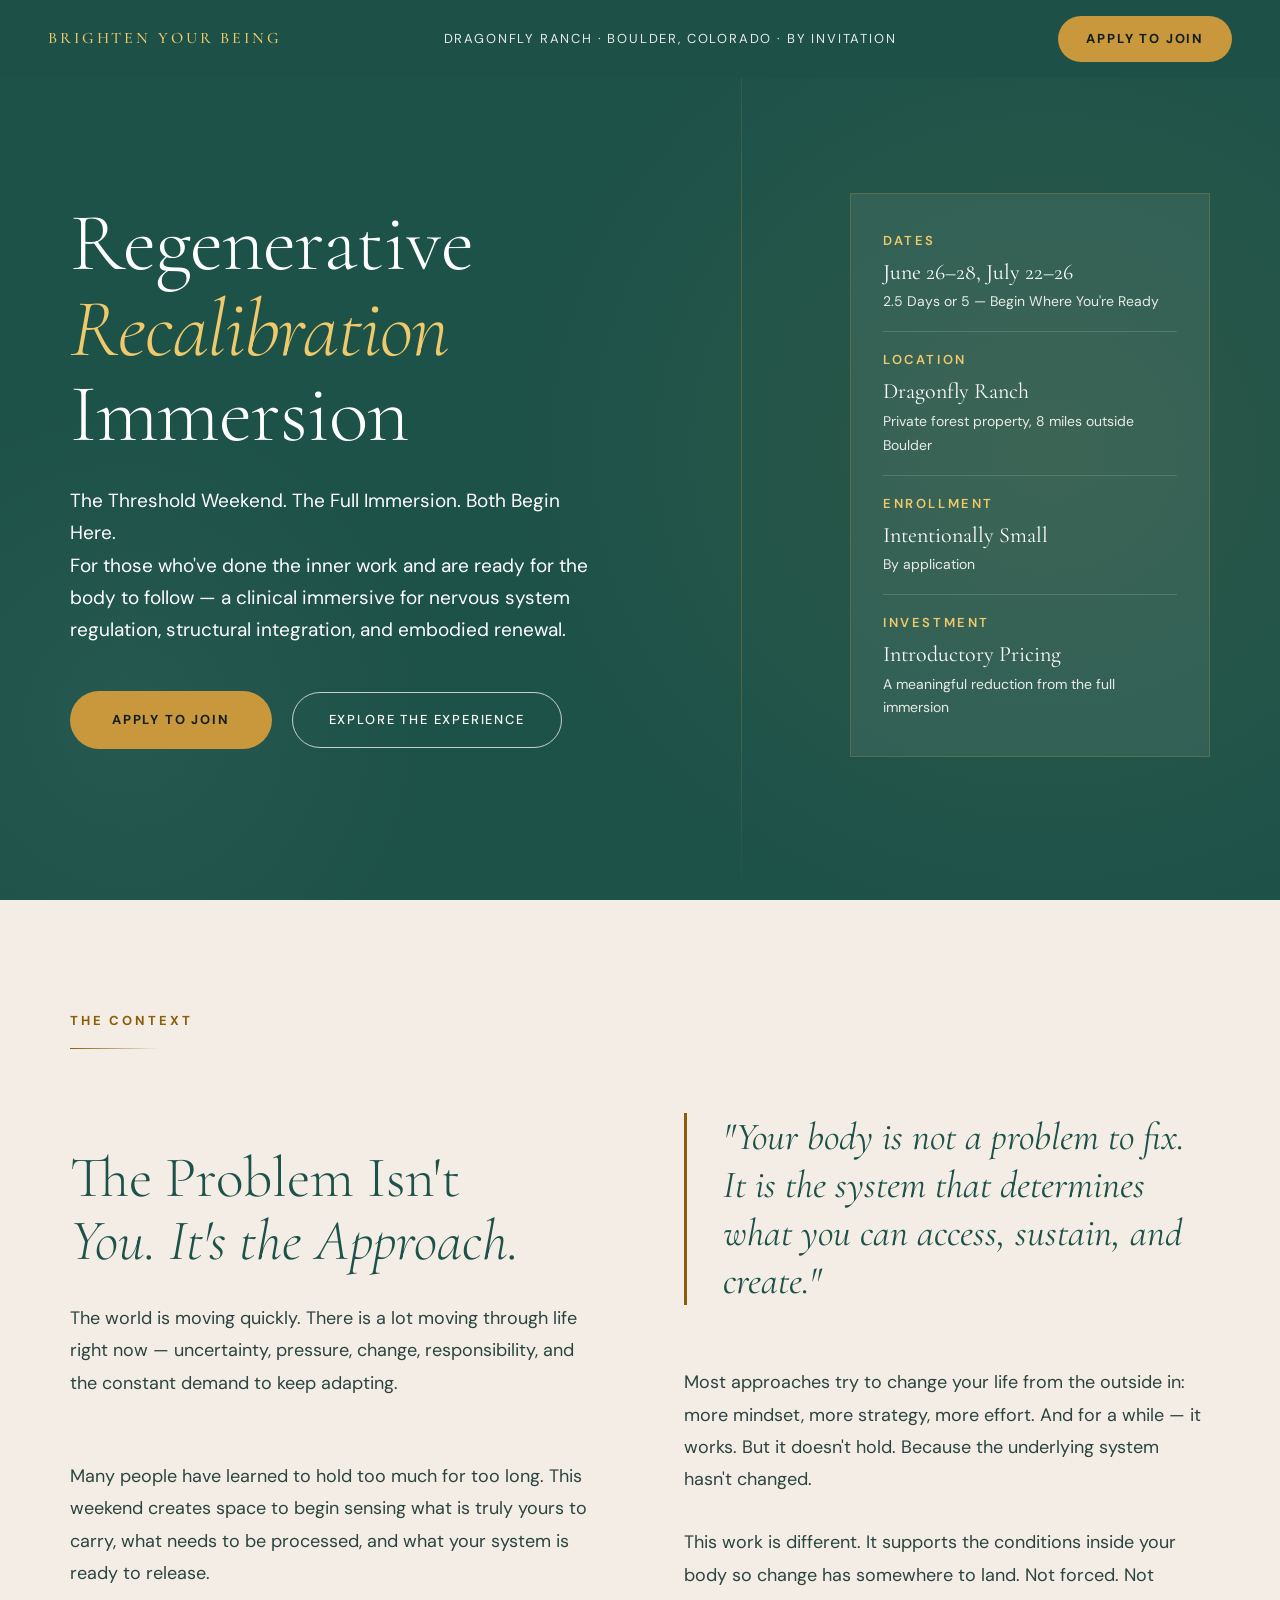
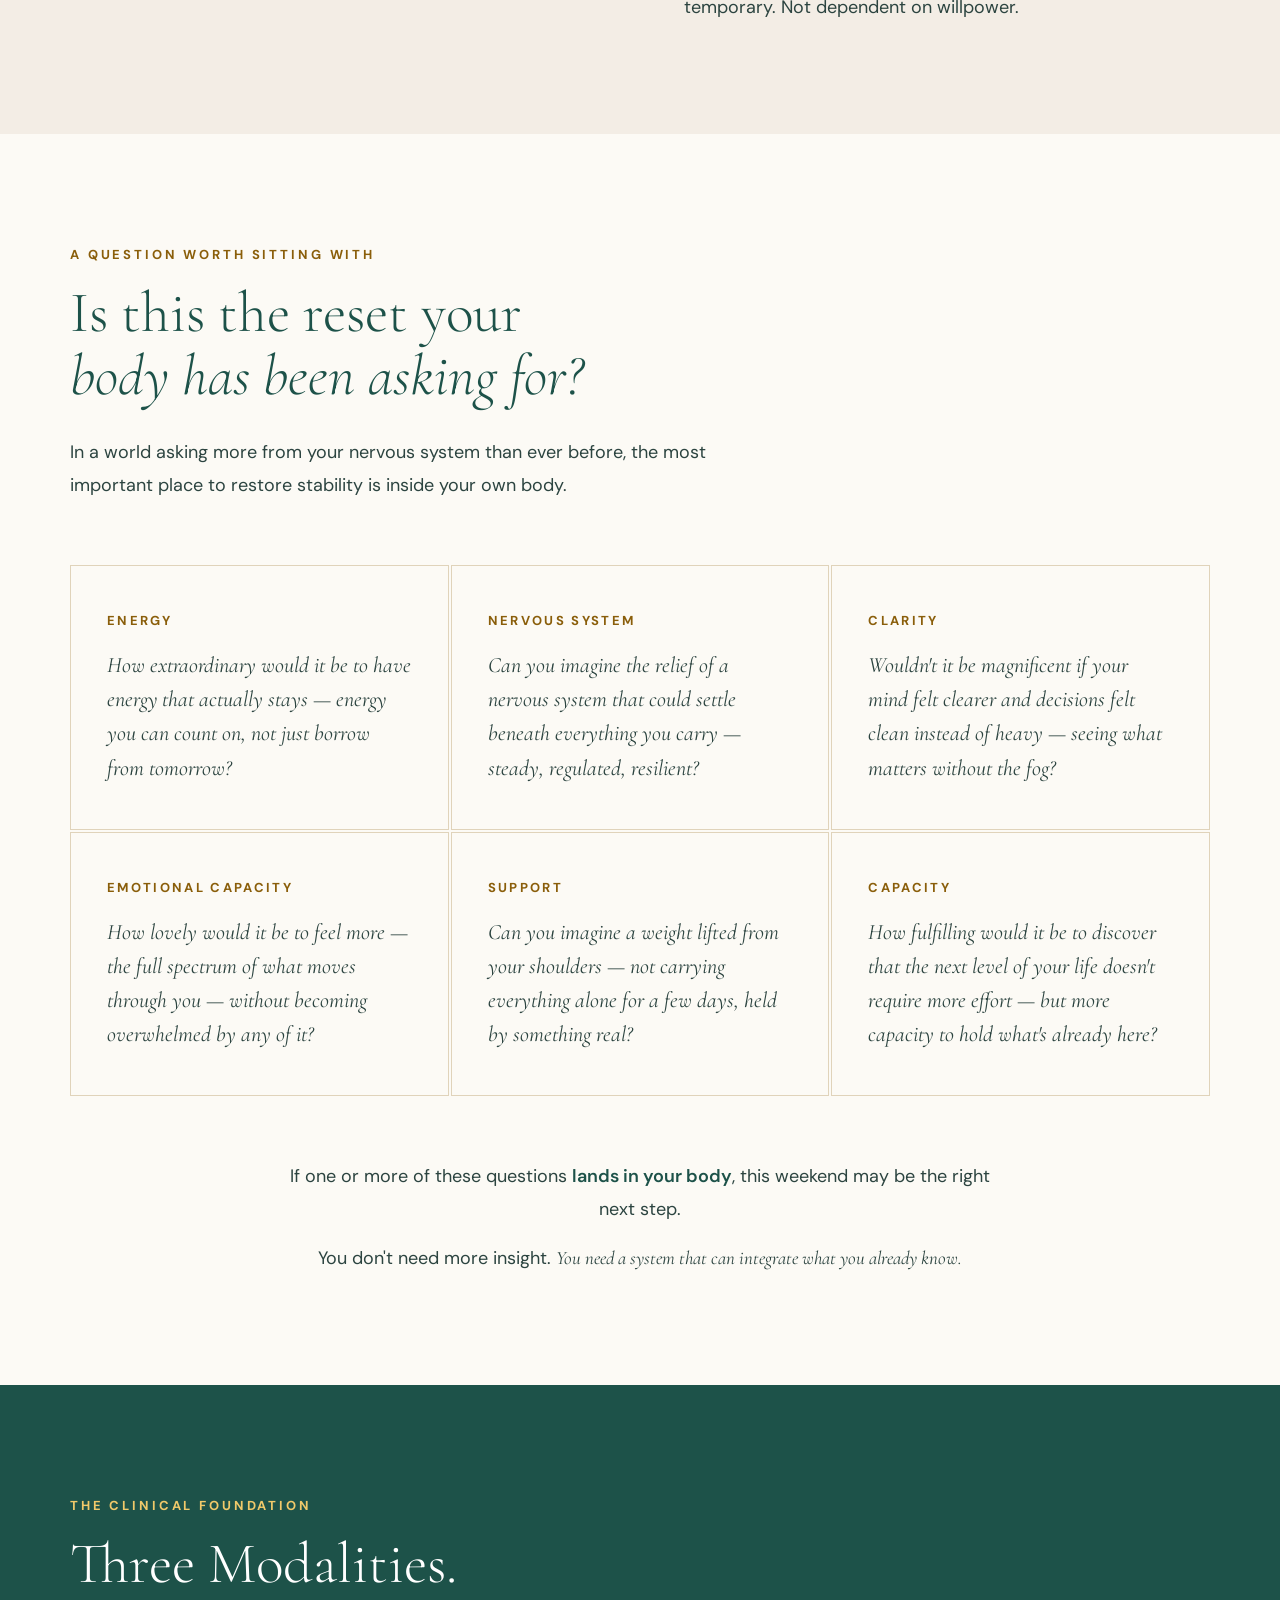
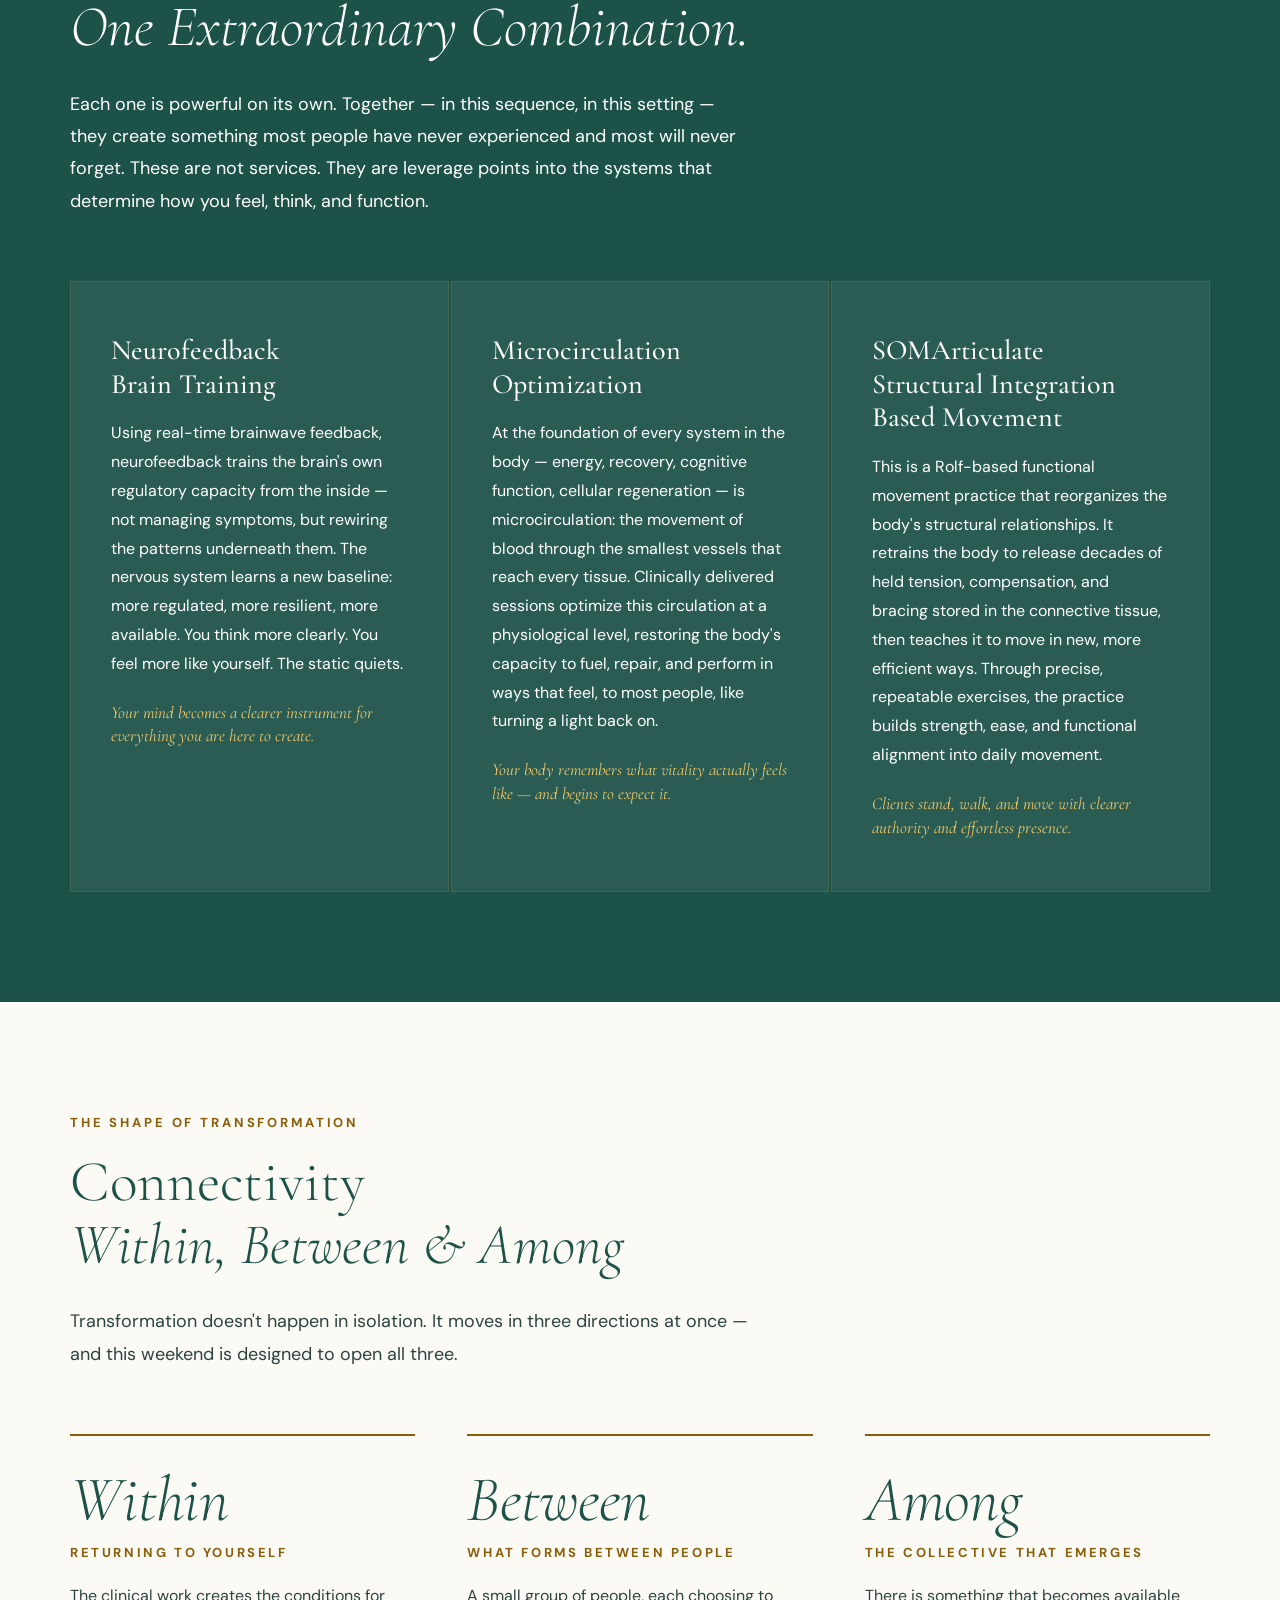
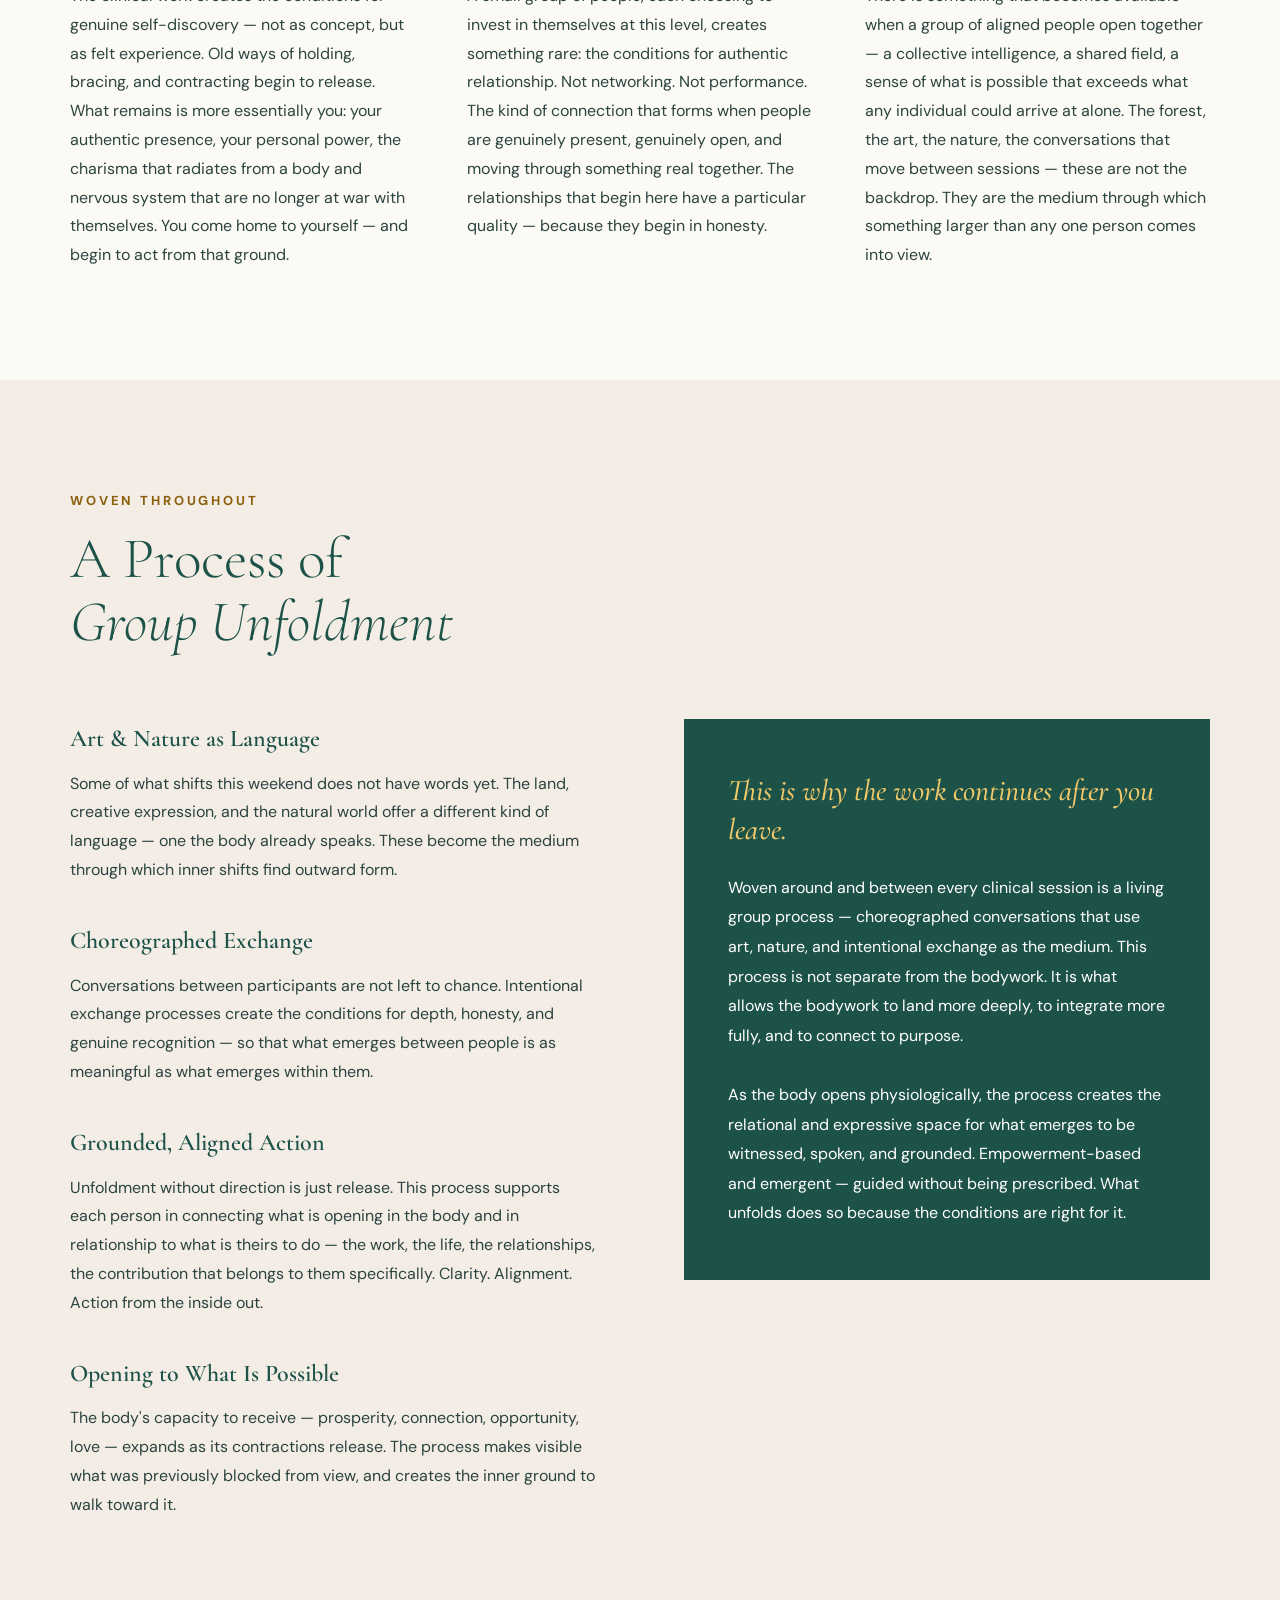
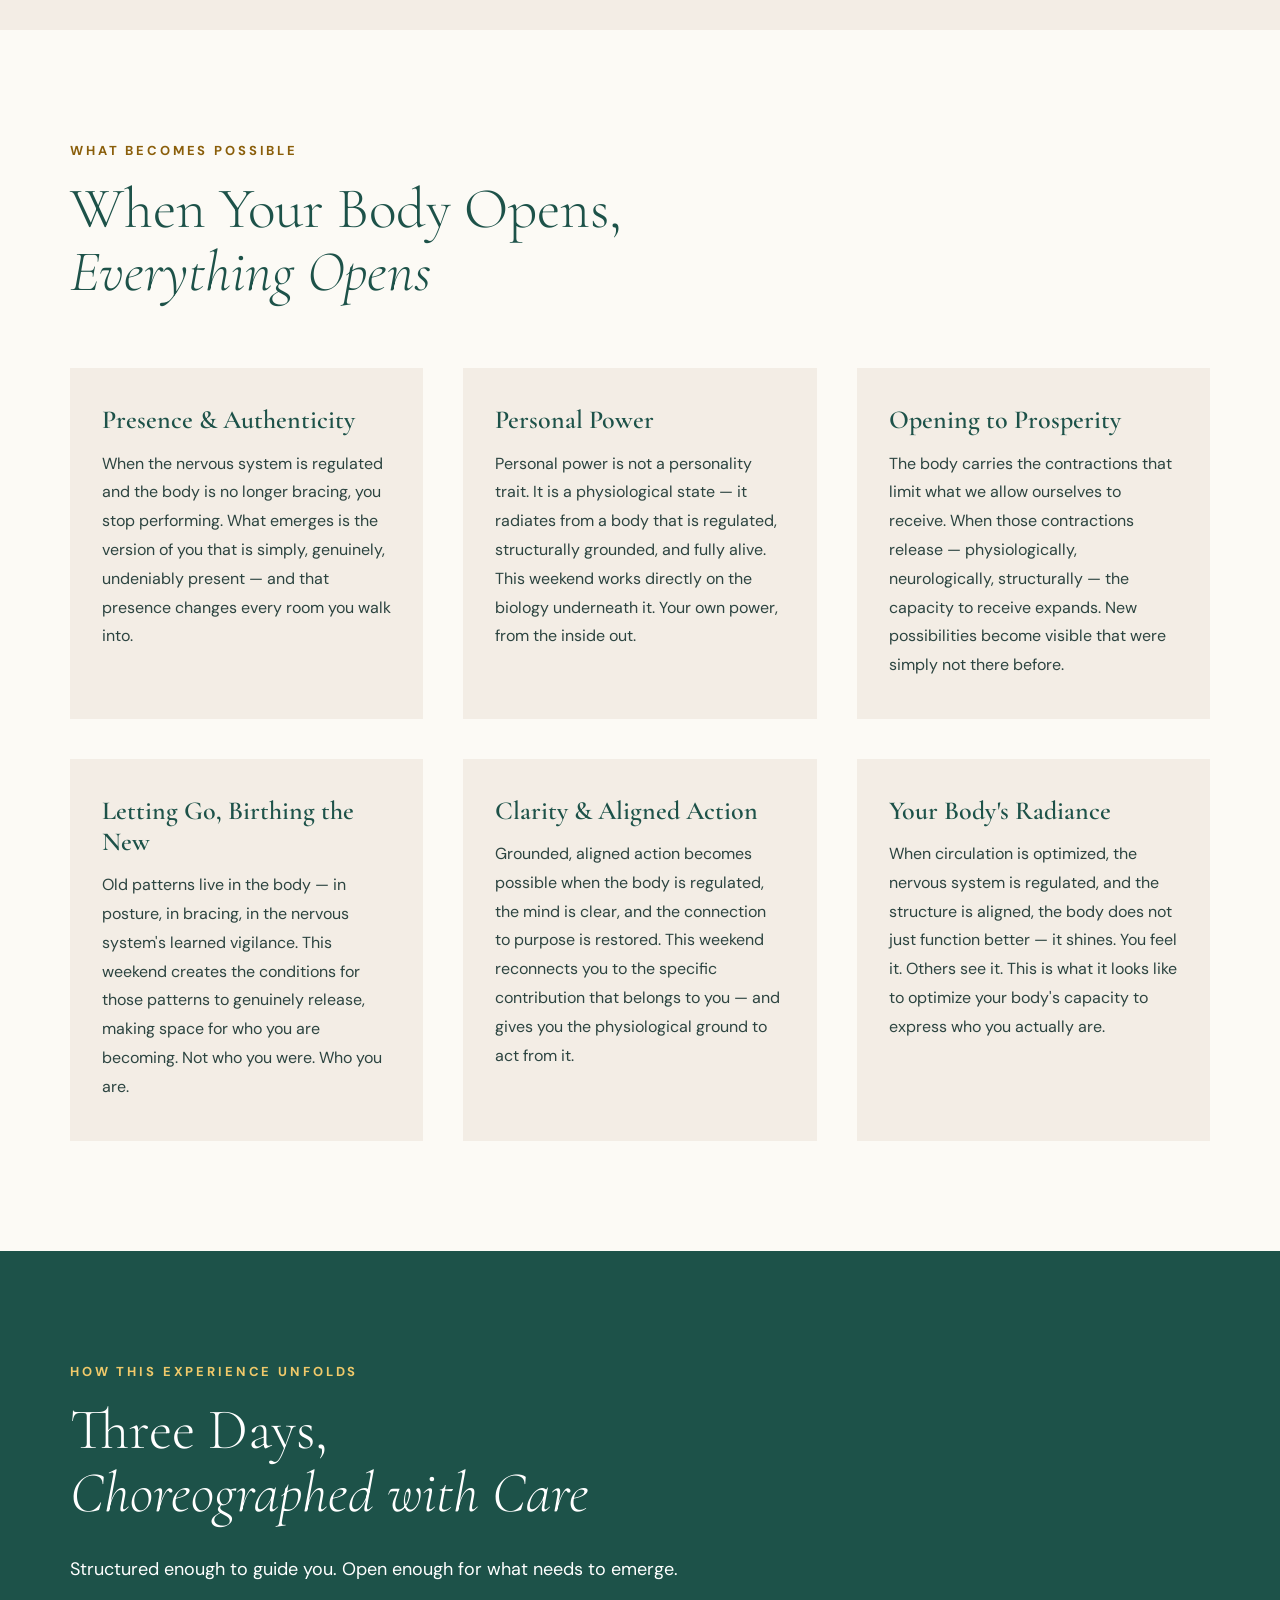
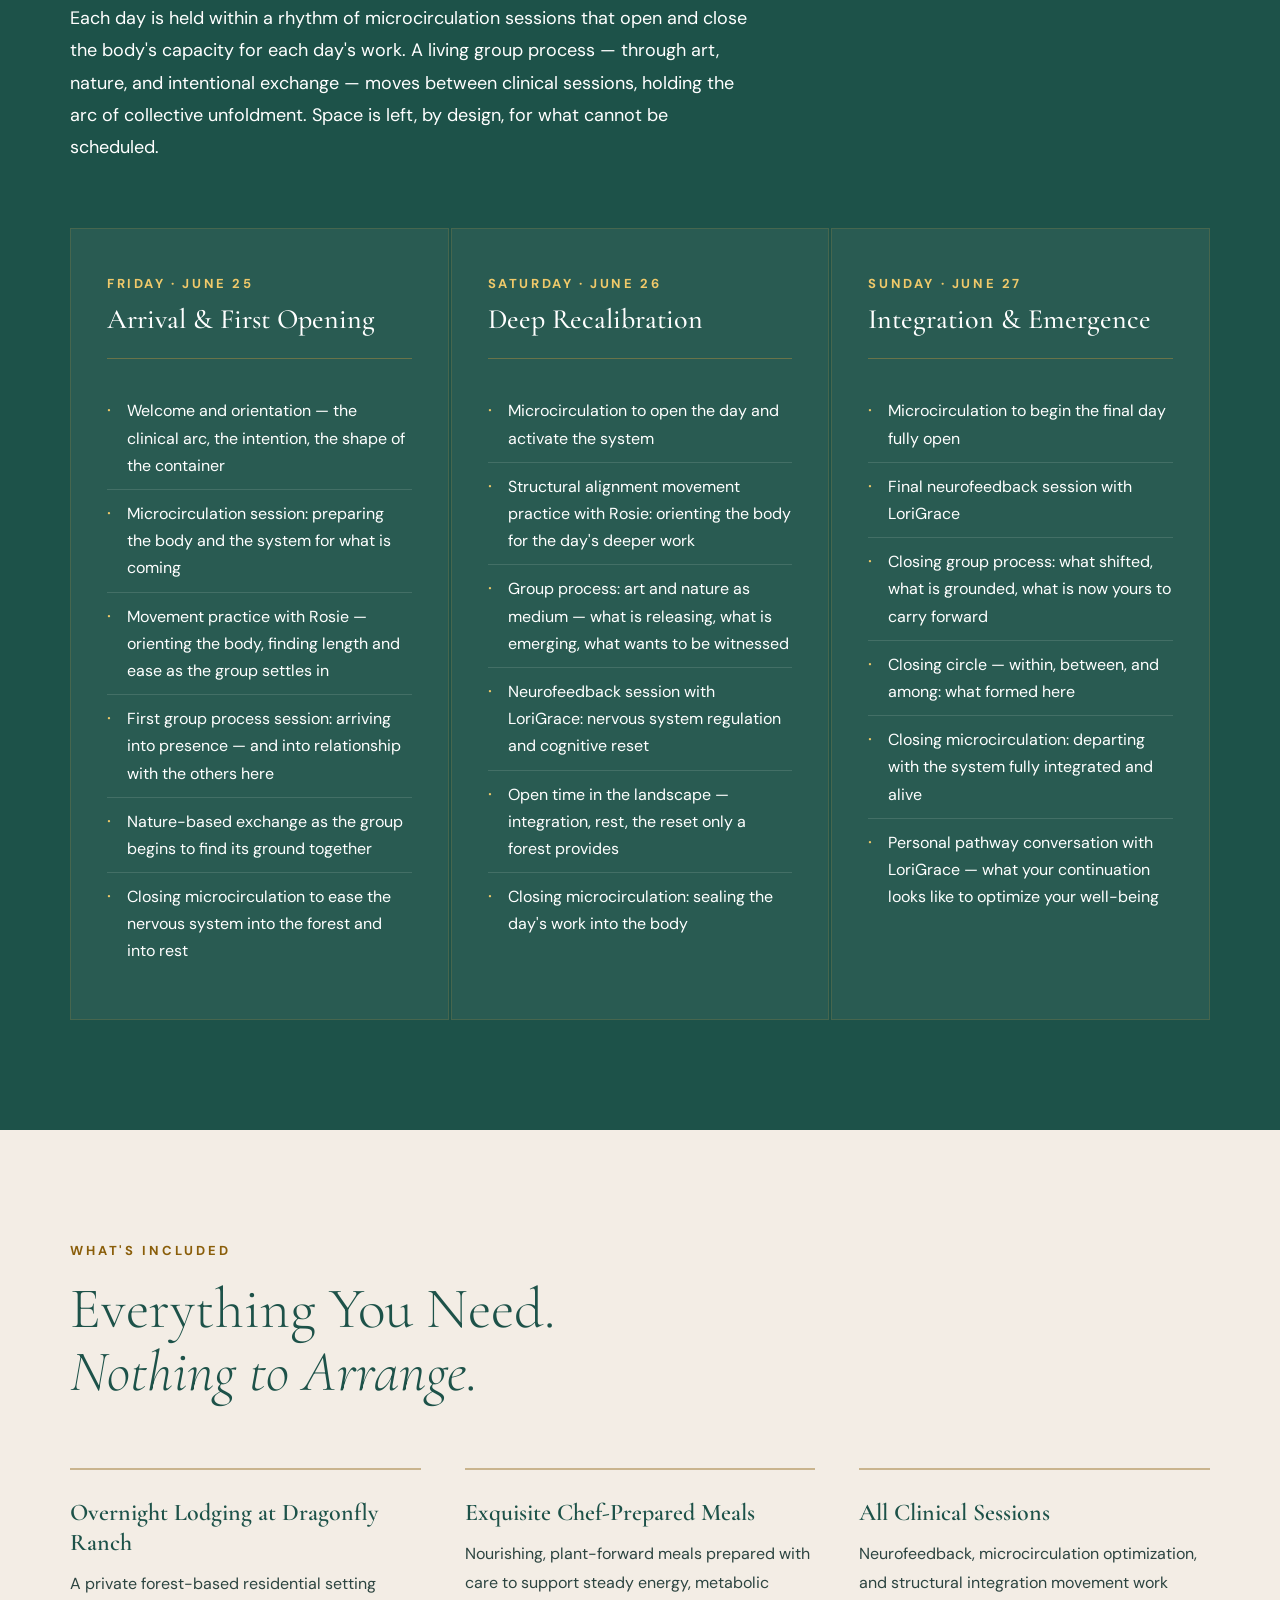
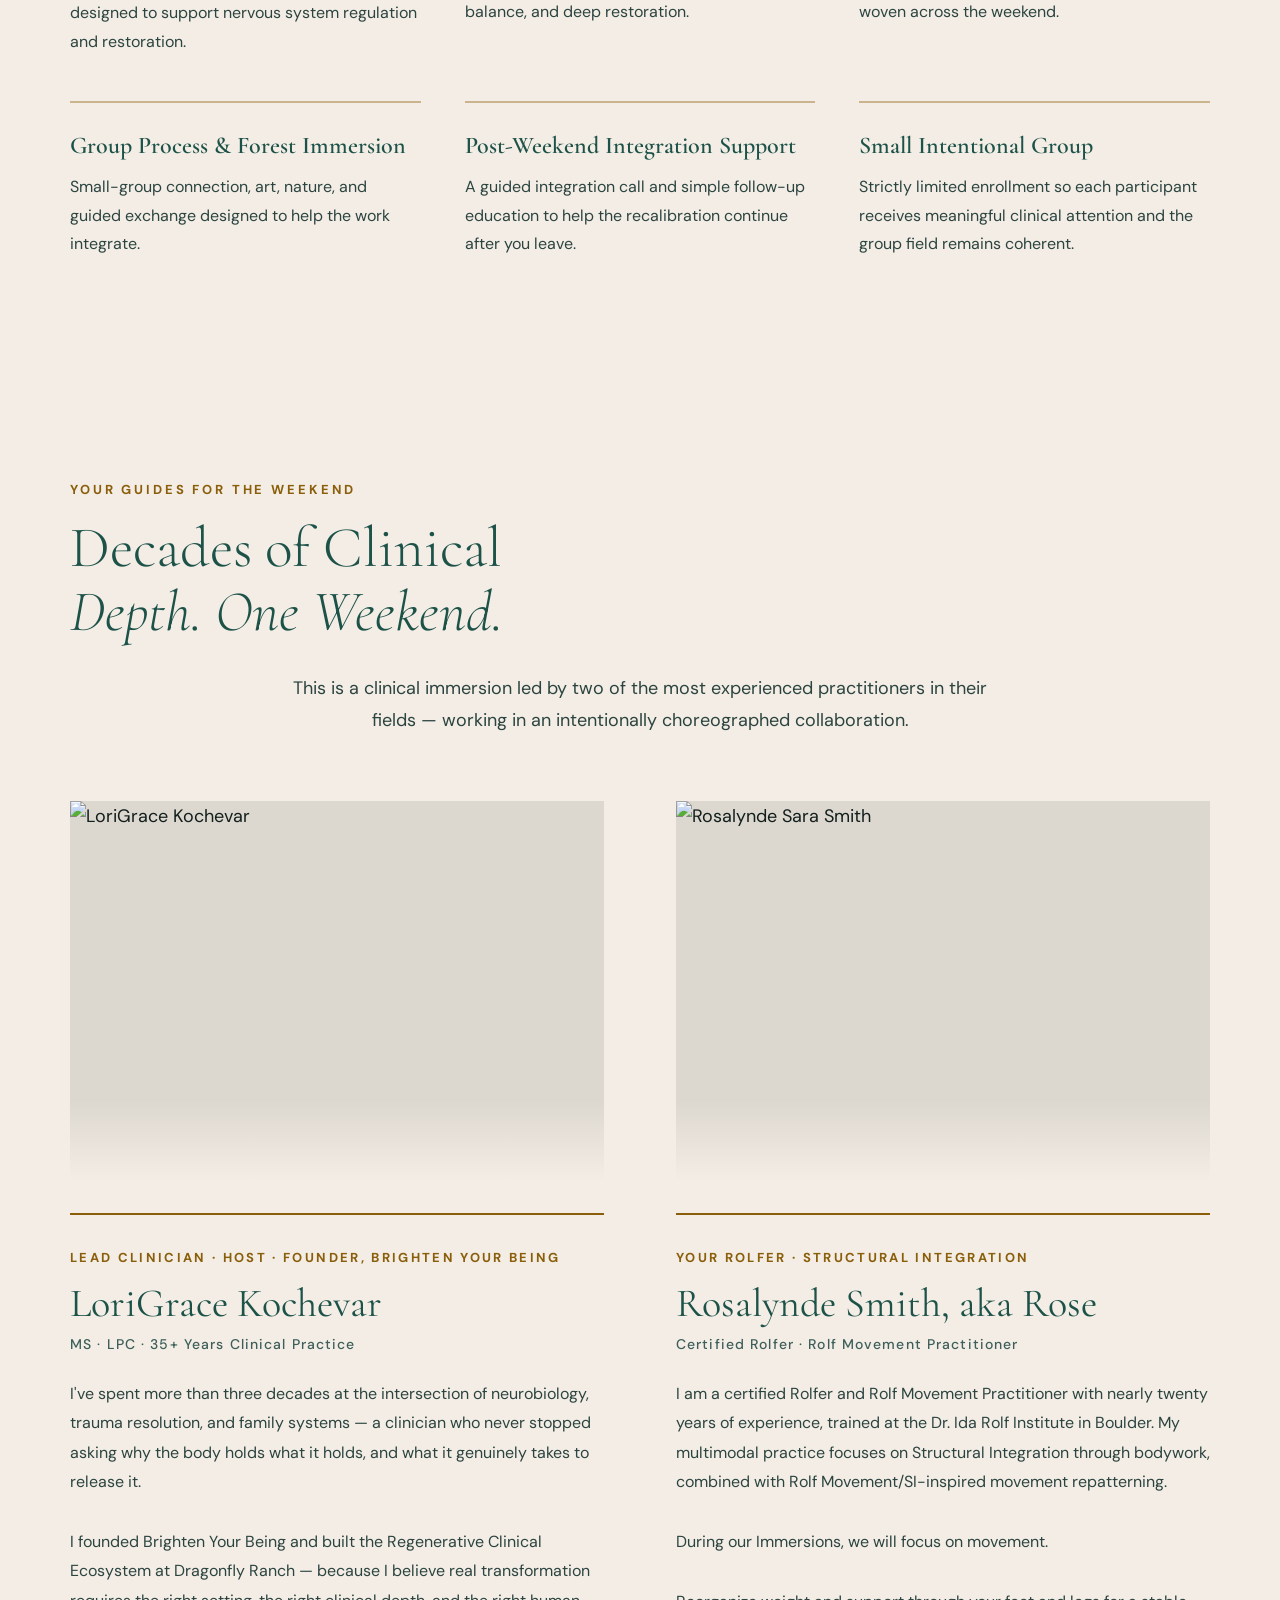
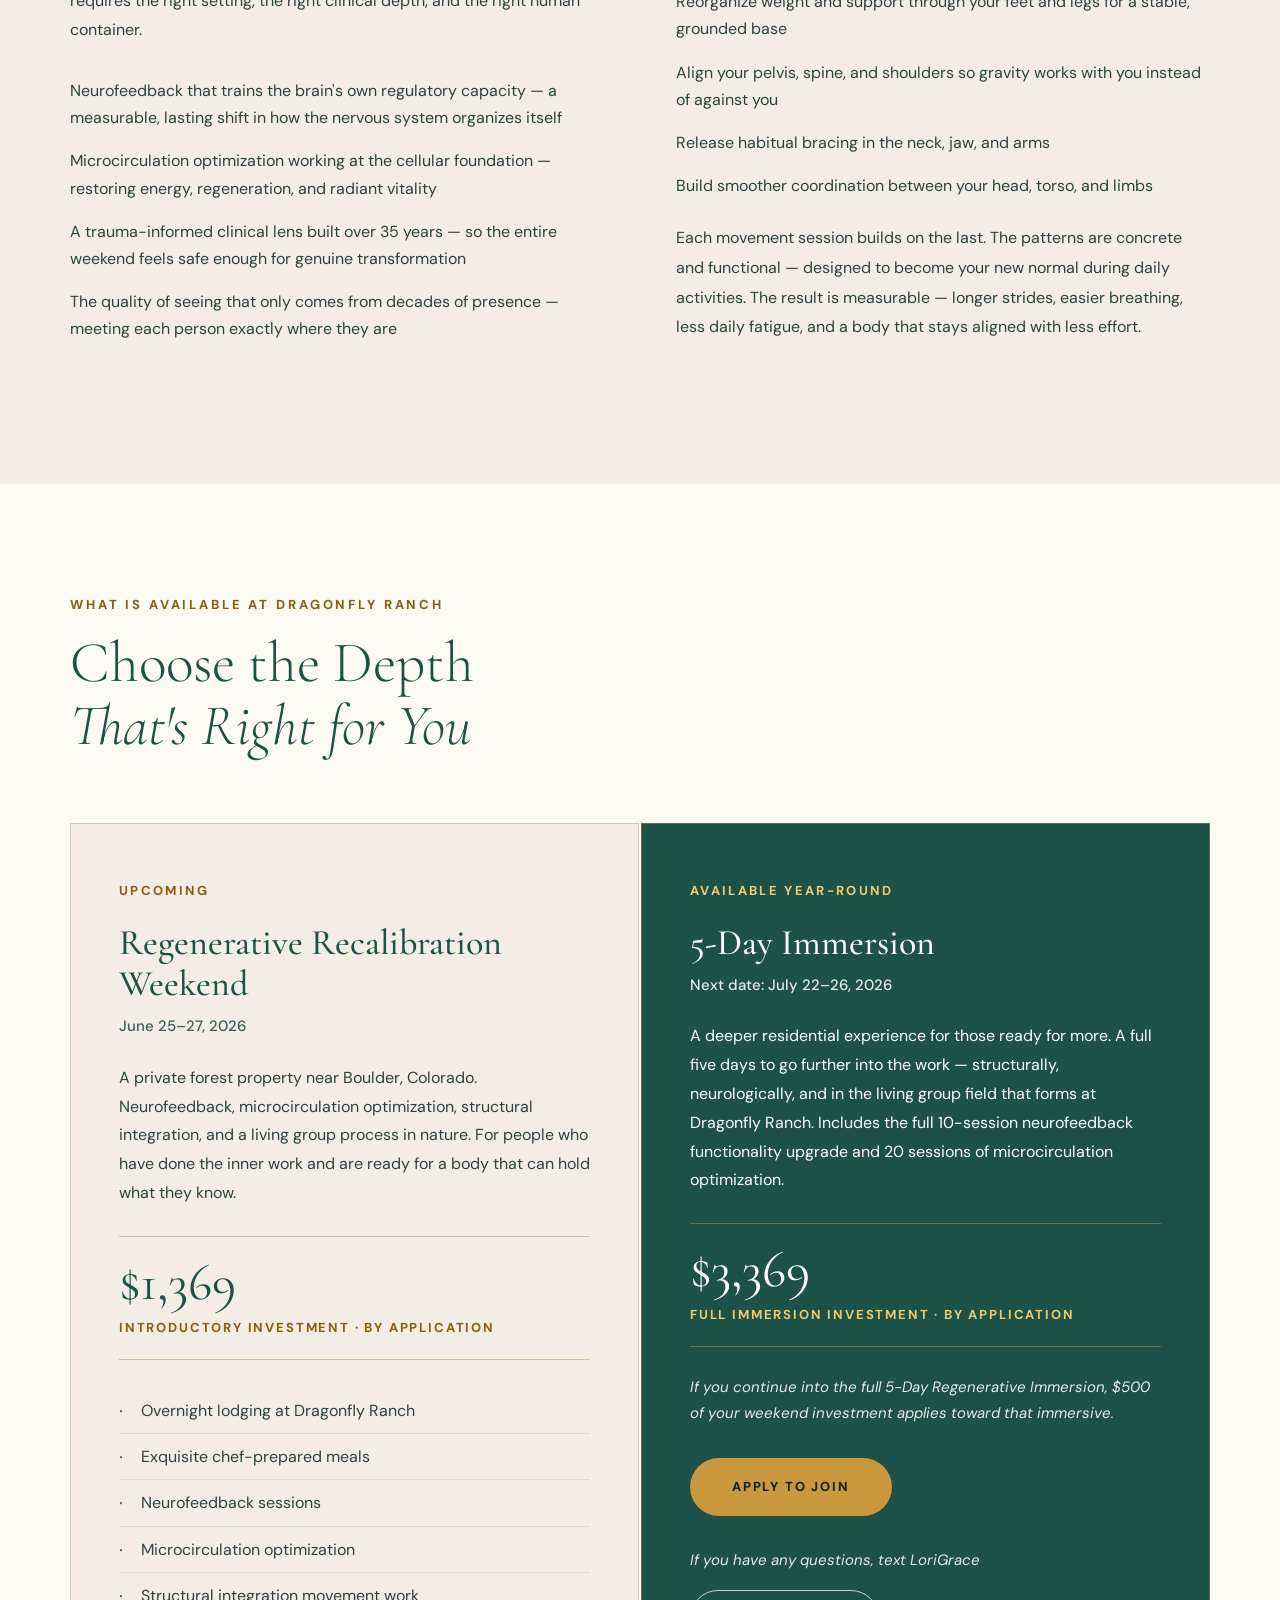
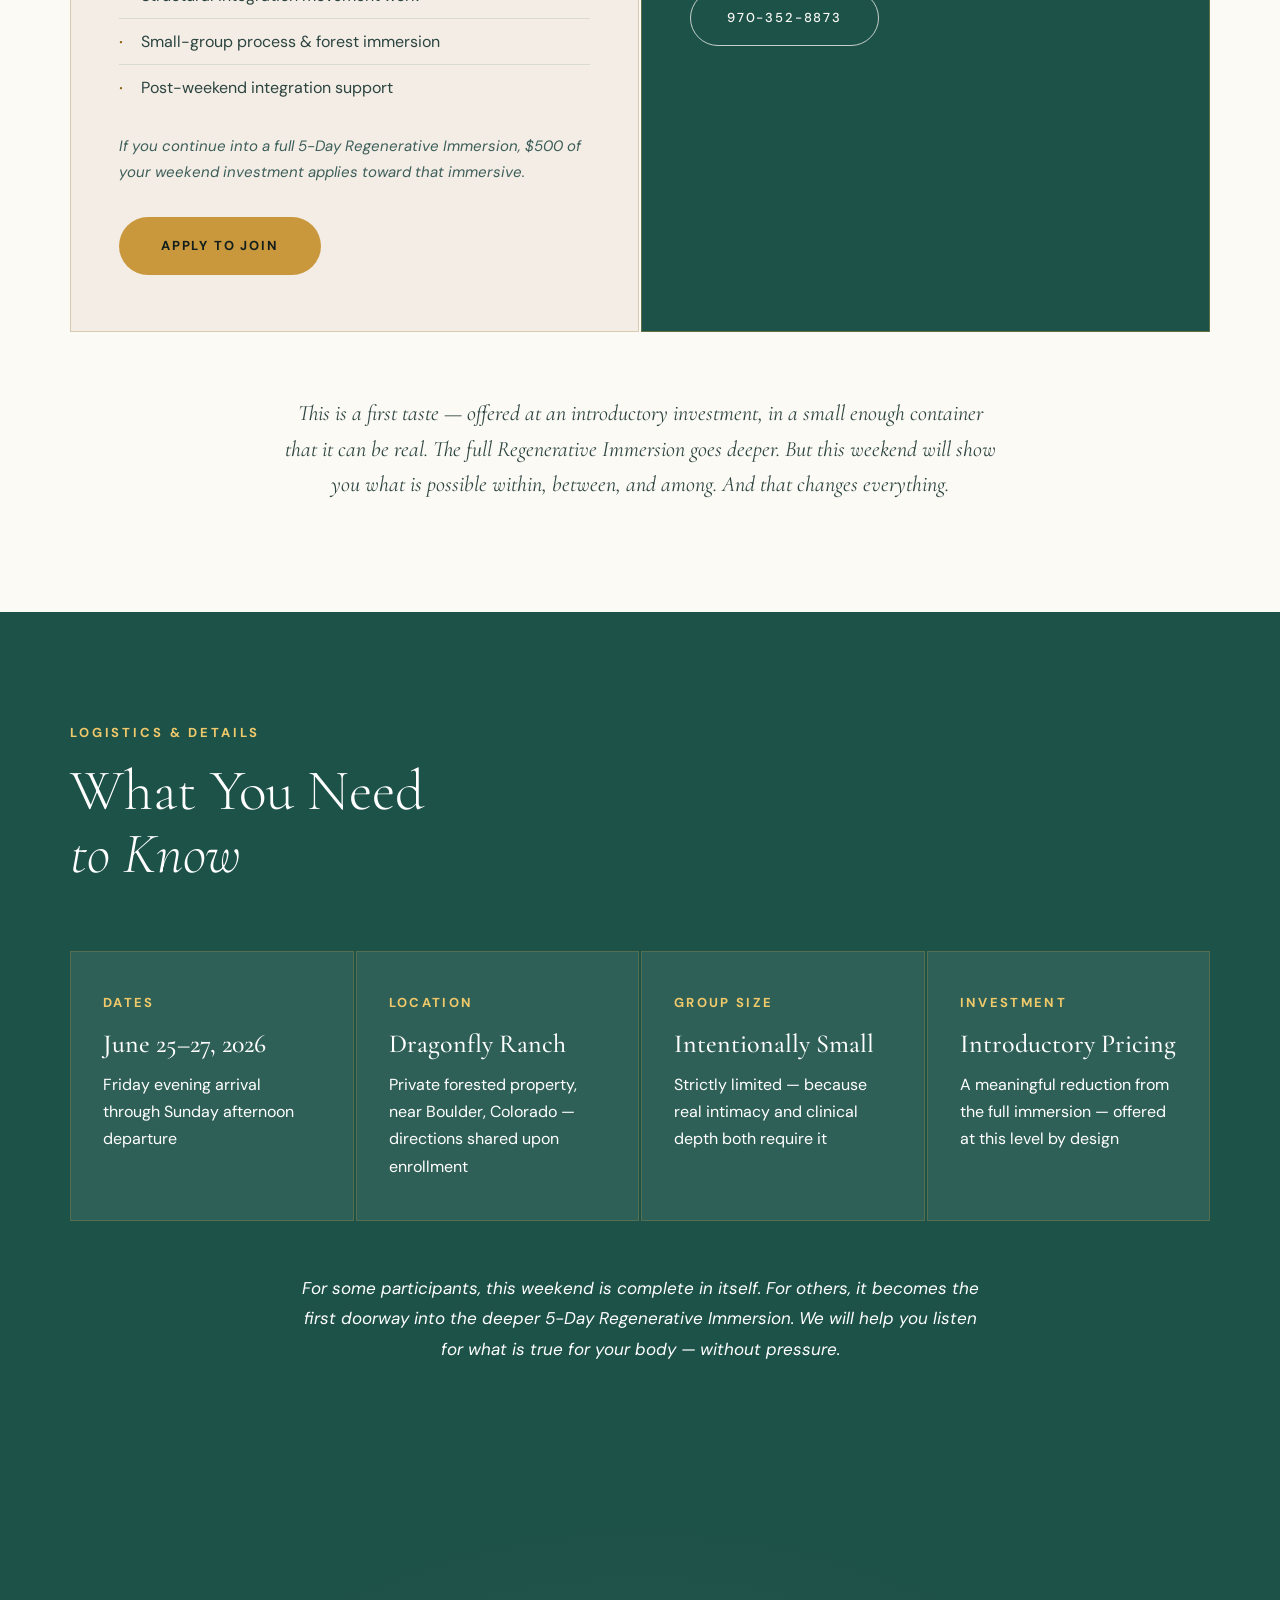
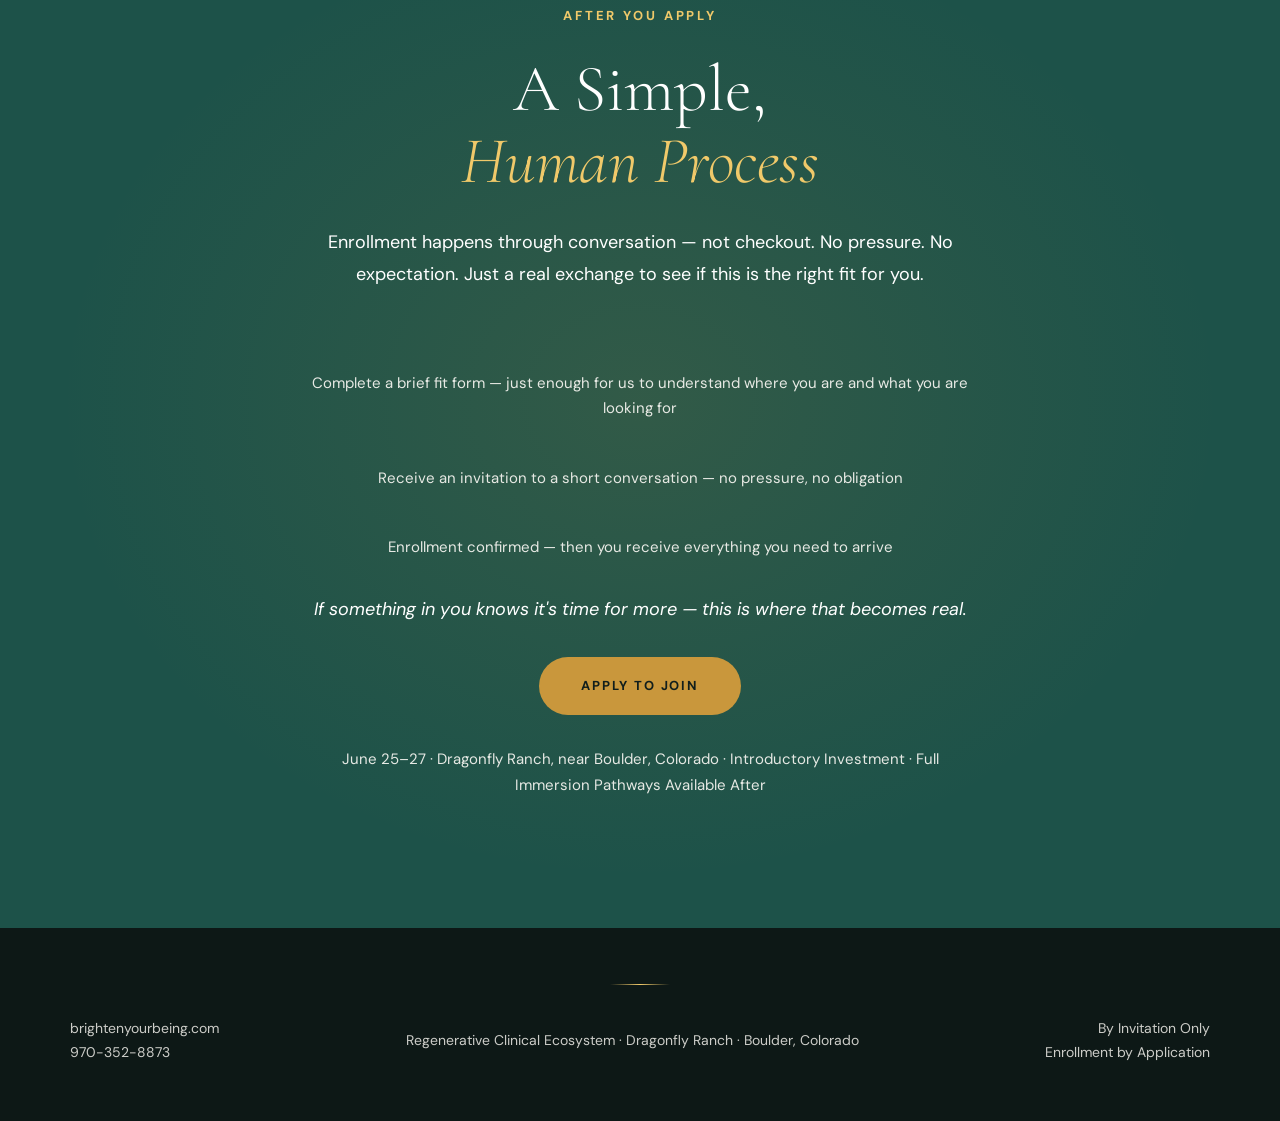
==== index.html @ dc100476 "fixed" ====
<!DOCTYPE html>
<html lang="en">
<head>
<meta charset="UTF-8">
<meta name="viewport" content="width=device-width, initial-scale=1.0">
<title>Regenerative Recalibration Weekend · Dragonfly Ranch</title>
<link href="https://fonts.googleapis.com/css2?family=Cormorant+Garamond:ital,wght@0,300;0,400;0,500;0,600;1,300;1,400;1,500;1,600&family=DM+Sans:wght@300;400;500&display=swap" rel="stylesheet">
<link rel="stylesheet" href="regenerativeweekend.css">
</head>
<body>

<nav class="topbar">
  <span class="topbar-brand">Brighten Your Being</span>
  <span class="topbar-detail">Dragonfly Ranch · Boulder, Colorado · By Invitation</span>
  <a href="https://info.brightenyourbeing.com/widget/survey/mQlZS0DzumYTQEh5eMrm" class="btn-primary" style="font-size:13px; padding:12px 28px;">Apply to Join</a>
</nav>

<section class="hero">
  <div class="hero-inner">
    <div class="hero-left">
      <h1 class="hero-title">
        Regenerative<br>
        <em>Recalibration</em><br>
        Immersion
      </h1>
      <p class="hero-subhead">
        The Threshold Weekend. The Full Immersion. Both Begin Here.<br>
        For those who've done the inner work and are ready for the body to follow — a clinical immersive for nervous system regulation, structural integration, and embodied renewal.
      </p>
      <div class="hero-cta-row">
        <a href="https://info.brightenyourbeing.com/widget/survey/mQlZS0DzumYTQEh5eMrm" class="btn-primary">Apply to Join</a>
        <a href="#experience" class="btn-outline">Explore the Experience</a>
      </div>
    </div>
    <div class="hero-panel">
      <div class="hero-panel-item">
        <p class="panel-label">Dates</p>
        <p class="panel-value">June 26–28, July 22–26</p>
        <p class="panel-sub">2.5 Days or 5 — Begin Where You're Ready</p>
      </div>
      <div class="hero-panel-item">
        <p class="panel-label">Location</p>
        <p class="panel-value">Dragonfly Ranch</p>
        <p class="panel-sub">Private forest property, 8 miles outside Boulder</p>
      </div>
      <div class="hero-panel-item">
        <p class="panel-label">Enrollment</p>
        <p class="panel-value">Intentionally Small</p>
        <p class="panel-sub">By application</p>
      </div>
      <div class="hero-panel-item">
        <p class="panel-label">Investment</p>
        <p class="panel-value">Introductory Pricing</p>
        <p class="panel-sub">A meaningful reduction from the full immersion</p>
      </div>
    </div>
  </div>
</section>

<section class="why-section" id="experience">
  <div class="section-inner">
    <p class="section-eyebrow fade-in">The Context</p>
    <hr class="divider">
    <div class="why-grid">
      <div class="fade-in">
        <h2 class="section-title">The Problem Isn't<br><em>You. It's the Approach.</em></h2>
        <p class="section-body">The world is moving quickly. There is a lot moving through life right now — uncertainty, pressure, change, responsibility, and the constant demand to keep adapting.</p>
        <br><br>
        <p class="section-body">Many people have learned to hold too much for too long. This weekend creates space to begin sensing what is truly yours to carry, what needs to be processed, and what your system is ready to release.</p>
      </div>
      <div class="fade-in">
        <p class="why-quote">"Your body is not a problem to fix. It is the system that determines what you can access, sustain, and create."</p>
        <br><br>
        <p class="section-body">Most approaches try to change your life from the outside in: more mindset, more strategy, more effort. And for a while — it works. But it doesn't hold. Because the underlying system hasn't changed.</p>
        <br>
        <p class="section-body">This work is different. It supports the conditions inside your body so change has somewhere to land. Not forced. Not temporary. Not dependent on willpower.</p>
      </div>
    </div>
  </div>
</section>

<section class="questions-section">
  <div class="section-inner">
    <p class="section-eyebrow fade-in">A Question Worth Sitting With</p>
    <h2 class="section-title fade-in">Is this the reset your<br><em>body has been asking for?</em></h2>
    <p class="section-body fade-in" style="max-width:680px; margin-bottom:0;">In a world asking more from your nervous system than ever before, the most important place to restore stability is inside your own body.</p>
    <div class="questions-grid">
      <div class="question-card fade-in">
        <span class="question-label">Energy</span>
        <p class="question-body">How extraordinary would it be to have energy that actually stays — energy you can count on, not just borrow from tomorrow?</p>
      </div>
      <div class="question-card fade-in">
        <span class="question-label">Nervous System</span>
        <p class="question-body">Can you imagine the relief of a nervous system that could settle beneath everything you carry — steady, regulated, resilient?</p>
      </div>
      <div class="question-card fade-in">
        <span class="question-label">Clarity</span>
        <p class="question-body">Wouldn't it be magnificent if your mind felt clearer and decisions felt clean instead of heavy — seeing what matters without the fog?</p>
      </div>
      <div class="question-card fade-in">
        <span class="question-label">Emotional Capacity</span>
        <p class="question-body">How lovely would it be to feel more — the full spectrum of what moves through you — without becoming overwhelmed by any of it?</p>
      </div>
      <div class="question-card fade-in">
        <span class="question-label">Support</span>
        <p class="question-body">Can you imagine a weight lifted from your shoulders — not carrying everything alone for a few days, held by something real?</p>
      </div>
      <div class="question-card fade-in">
        <span class="question-label">Capacity</span>
        <p class="question-body">How fulfilling would it be to discover that the next level of your life doesn't require more effort — but more capacity to hold what's already here?</p>
      </div>
    </div>
    <div class="questions-footer fade-in">
      <p>If one or more of these questions <strong>lands in your body</strong>, this weekend may be the right next step.</p>
      <p style="margin-top:1rem;">You don't need more insight. <em>You need a system that can integrate what you already know.</em></p>
    </div>
  </div>
</section>

<section class="modalities-section">
  <div class="section-inner">
    <p class="section-eyebrow fade-in">The Clinical Foundation</p>
    <h2 class="section-title fade-in">Three Modalities.<br><em>One Extraordinary Combination.</em></h2>
    <p class="section-body fade-in">Each one is powerful on its own. Together — in this sequence, in this setting — they create something most people have never experienced and most will never forget. These are not services. They are leverage points into the systems that determine how you feel, think, and function.</p>
    <div class="modalities-grid">
      <div class="modality-card fade-in">
        <h3 class="modality-title">Neurofeedback<br>Brain Training</h3>
        <p class="modality-body">Using real-time brainwave feedback, neurofeedback trains the brain's own regulatory capacity from the inside — not managing symptoms, but rewiring the patterns underneath them. The nervous system learns a new baseline: more regulated, more resilient, more available. You think more clearly. You feel more like yourself. The static quiets.</p>
        <p class="modality-close">Your mind becomes a clearer instrument for everything you are here to create.</p>
      </div>
      <div class="modality-card fade-in">
        <h3 class="modality-title">Microcirculation<br>Optimization</h3>
        <p class="modality-body">At the foundation of every system in the body — energy, recovery, cognitive function, cellular regeneration — is microcirculation: the movement of blood through the smallest vessels that reach every tissue. Clinically delivered sessions optimize this circulation at a physiological level, restoring the body's capacity to fuel, repair, and perform in ways that feel, to most people, like turning a light back on.</p>
        <p class="modality-close">Your body remembers what vitality actually feels like — and begins to expect it.</p>
      </div>
      <div class="modality-card fade-in">
        <h3 class="modality-title">SOMArticulate<br>Structural Integration Based Movement</h3>
        <p class="modality-body">This is a Rolf-based functional movement practice that reorganizes the body's structural relationships. It retrains the body to release decades of held tension, compensation, and bracing stored in the connective tissue, then teaches it to move in new, more efficient ways. Through precise, repeatable exercises, the practice builds strength, ease, and functional alignment into daily movement.</p>
        <p class="modality-close">Clients stand, walk, and move with clearer authority and effortless presence.</p>
      </div>
    </div>
  </div>
</section>

<section class="connectivity-section">
  <div class="section-inner">
    <p class="section-eyebrow fade-in">The Shape of Transformation</p>
    <h2 class="section-title fade-in">Connectivity<br><em>Within, Between &amp; Among</em></h2>
    <p class="section-body fade-in">Transformation doesn't happen in isolation. It moves in three directions at once — and this weekend is designed to open all three.</p>
    <div class="connectivity-grid">
      <div class="conn-card fade-in">
        <p class="conn-direction">Within</p>
        <p class="conn-subtitle">Returning to Yourself</p>
        <p class="conn-body">The clinical work creates the conditions for genuine self-discovery — not as concept, but as felt experience. Old ways of holding, bracing, and contracting begin to release. What remains is more essentially you: your authentic presence, your personal power, the charisma that radiates from a body and nervous system that are no longer at war with themselves. You come home to yourself — and begin to act from that ground.</p>
      </div>
      <div class="conn-card fade-in">
        <p class="conn-direction">Between</p>
        <p class="conn-subtitle">What Forms Between People</p>
        <p class="conn-body">A small group of people, each choosing to invest in themselves at this level, creates something rare: the conditions for authentic relationship. Not networking. Not performance. The kind of connection that forms when people are genuinely present, genuinely open, and moving through something real together. The relationships that begin here have a particular quality — because they begin in honesty.</p>
      </div>
      <div class="conn-card fade-in">
        <p class="conn-direction">Among</p>
        <p class="conn-subtitle">The Collective That Emerges</p>
        <p class="conn-body">There is something that becomes available when a group of aligned people open together — a collective intelligence, a shared field, a sense of what is possible that exceeds what any individual could arrive at alone. The forest, the art, the nature, the conversations that move between sessions — these are not the backdrop. They are the medium through which something larger than any one person comes into view.</p>
      </div>
    </div>
  </div>
</section>

<section class="process-section">
  <div class="section-inner">
    <p class="section-eyebrow fade-in">Woven Throughout</p>
    <h2 class="section-title fade-in">A Process of<br><em>Group Unfoldment</em></h2>
    <div class="process-grid">
      <div class="process-items">
        <div class="process-item fade-in">
          <div>
            <p class="process-item-title">Art &amp; Nature as Language</p>
            <p class="process-item-body">Some of what shifts this weekend does not have words yet. The land, creative expression, and the natural world offer a different kind of language — one the body already speaks. These become the medium through which inner shifts find outward form.</p>
          </div>
        </div>
        <div class="process-item fade-in">
          <div>
            <p class="process-item-title">Choreographed Exchange</p>
            <p class="process-item-body">Conversations between participants are not left to chance. Intentional exchange processes create the conditions for depth, honesty, and genuine recognition — so that what emerges between people is as meaningful as what emerges within them.</p>
          </div>
        </div>
        <div class="process-item fade-in">
          <div>
            <p class="process-item-title">Grounded, Aligned Action</p>
            <p class="process-item-body">Unfoldment without direction is just release. This process supports each person in connecting what is opening in the body and in relationship to what is theirs to do — the work, the life, the relationships, the contribution that belongs to them specifically. Clarity. Alignment. Action from the inside out.</p>
          </div>
        </div>
        <div class="process-item fade-in">
          <div>
            <p class="process-item-title">Opening to What Is Possible</p>
            <p class="process-item-body">The body's capacity to receive — prosperity, connection, opportunity, love — expands as its contractions release. The process makes visible what was previously blocked from view, and creates the inner ground to walk toward it.</p>
          </div>
        </div>
      </div>
      <div class="process-aside fade-in">
        <p class="process-aside-title">This is why the work continues after you leave.</p>
        <p class="process-aside-body">Woven around and between every clinical session is a living group process — choreographed conversations that use art, nature, and intentional exchange as the medium. This process is not separate from the bodywork. It is what allows the bodywork to land more deeply, to integrate more fully, and to connect to purpose.<br><br>As the body opens physiologically, the process creates the relational and expressive space for what emerges to be witnessed, spoken, and grounded. Empowerment-based and emergent — guided without being prescribed. What unfolds does so because the conditions are right for it.</p>
      </div>
    </div>
  </div>
</section>

<section class="possible-section">
  <div class="section-inner">
    <p class="section-eyebrow fade-in">What Becomes Possible</p>
    <h2 class="section-title fade-in">When Your Body Opens,<br><em>Everything Opens</em></h2>
    <div class="possible-grid">
      <div class="possible-card fade-in">
        <h3 class="possible-card-title">Presence &amp; Authenticity</h3>
        <p class="possible-card-body">When the nervous system is regulated and the body is no longer bracing, you stop performing. What emerges is the version of you that is simply, genuinely, undeniably present — and that presence changes every room you walk into.</p>
      </div>
      <div class="possible-card fade-in">
        <h3 class="possible-card-title">Personal Power</h3>
        <p class="possible-card-body">Personal power is not a personality trait. It is a physiological state — it radiates from a body that is regulated, structurally grounded, and fully alive. This weekend works directly on the biology underneath it. Your own power, from the inside out.</p>
      </div>
      <div class="possible-card fade-in">
        <h3 class="possible-card-title">Opening to Prosperity</h3>
        <p class="possible-card-body">The body carries the contractions that limit what we allow ourselves to receive. When those contractions release — physiologically, neurologically, structurally — the capacity to receive expands. New possibilities become visible that were simply not there before.</p>
      </div>
      <div class="possible-card fade-in">
        <h3 class="possible-card-title">Letting Go, Birthing the New</h3>
        <p class="possible-card-body">Old patterns live in the body — in posture, in bracing, in the nervous system's learned vigilance. This weekend creates the conditions for those patterns to genuinely release, making space for who you are becoming. Not who you were. Who you are.</p>
      </div>
      <div class="possible-card fade-in">
        <h3 class="possible-card-title">Clarity &amp; Aligned Action</h3>
        <p class="possible-card-body">Grounded, aligned action becomes possible when the body is regulated, the mind is clear, and the connection to purpose is restored. This weekend reconnects you to the specific contribution that belongs to you — and gives you the physiological ground to act from it.</p>
      </div>
      <div class="possible-card fade-in">
        <h3 class="possible-card-title">Your Body's Radiance</h3>
        <p class="possible-card-body">When circulation is optimized, the nervous system is regulated, and the structure is aligned, the body does not just function better — it shines. You feel it. Others see it. This is what it looks like to optimize your body's capacity to express who you actually are.</p>
      </div>
    </div>
  </div>
</section>

<section class="schedule-section">
  <div class="section-inner">
    <p class="section-eyebrow fade-in">How This Experience Unfolds</p>
    <h2 class="section-title fade-in">Three Days,<br><em>Choreographed with Care</em></h2>
    <p class="section-body fade-in">Structured enough to guide you. Open enough for what needs to emerge.</p>
    <p class="section-body fade-in" style="margin-top:1rem;">Each day is held within a rhythm of microcirculation sessions that open and close the body's capacity for each day's work. A living group process — through art, nature, and intentional exchange — moves between clinical sessions, holding the arc of collective unfoldment. Space is left, by design, for what cannot be scheduled.</p>
    <div class="schedule-grid">
      <div class="schedule-day fade-in">
        <div class="day-header">
          <p class="day-label">Friday · June 25</p>
          <h3 class="day-title">Arrival &amp; First Opening</h3>
        </div>
        <ul class="day-items">
          <li>Welcome and orientation — the clinical arc, the intention, the shape of the container</li>
          <li>Microcirculation session: preparing the body and the system for what is coming</li>
          <li>Movement practice with Rosie — orienting the body, finding length and ease as the group settles in</li>
          <li>First group process session: arriving into presence — and into relationship with the others here</li>
          <li>Nature-based exchange as the group begins to find its ground together</li>
          <li>Closing microcirculation to ease the nervous system into the forest and into rest</li>
        </ul>
      </div>
      <div class="schedule-day fade-in">
        <div class="day-header">
          <p class="day-label">Saturday · June 26</p>
          <h3 class="day-title">Deep Recalibration</h3>
        </div>
        <ul class="day-items">
          <li>Microcirculation to open the day and activate the system</li>
          <li>Structural alignment movement practice with Rosie: orienting the body for the day's deeper work</li>
          <li>Group process: art and nature as medium — what is releasing, what is emerging, what wants to be witnessed</li>
          <li>Neurofeedback session with LoriGrace: nervous system regulation and cognitive reset</li>
          <li>Open time in the landscape — integration, rest, the reset only a forest provides</li>
          <li>Closing microcirculation: sealing the day's work into the body</li>
        </ul>
      </div>
      <div class="schedule-day fade-in">
        <div class="day-header">
          <p class="day-label">Sunday · June 27</p>
          <h3 class="day-title">Integration &amp; Emergence</h3>
        </div>
        <ul class="day-items">
          <li>Microcirculation to begin the final day fully open</li>
          <li>Final neurofeedback session with LoriGrace</li>
          <li>Closing group process: what shifted, what is grounded, what is now yours to carry forward</li>
          <li>Closing circle — within, between, and among: what formed here</li>
          <li>Closing microcirculation: departing with the system fully integrated and alive</li>
          <li>Personal pathway conversation with LoriGrace — what your continuation looks like to optimize your well-being</li>
        </ul>
      </div>
    </div>
  </div>
</section>

<section class="included-section">
  <div class="section-inner">
    <p class="section-eyebrow fade-in">What's Included</p>
    <h2 class="section-title fade-in">Everything You Need.<br><em>Nothing to Arrange.</em></h2>
    <div class="included-grid">
      <div class="included-item fade-in">
        <h3 class="included-title">Overnight Lodging at Dragonfly Ranch</h3>
        <p class="included-body">A private forest-based residential setting designed to support nervous system regulation and restoration.</p>
      </div>
      <div class="included-item fade-in">
        <h3 class="included-title">Exquisite Chef-Prepared Meals</h3>
        <p class="included-body">Nourishing, plant-forward meals prepared with care to support steady energy, metabolic balance, and deep restoration.</p>
      </div>
      <div class="included-item fade-in">
        <h3 class="included-title">All Clinical Sessions</h3>
        <p class="included-body">Neurofeedback, microcirculation optimization, and structural integration movement work woven across the weekend.</p>
      </div>
      <div class="included-item fade-in">
        <h3 class="included-title">Group Process &amp; Forest Immersion</h3>
        <p class="included-body">Small-group connection, art, nature, and guided exchange designed to help the work integrate.</p>
      </div>
      <div class="included-item fade-in">
        <h3 class="included-title">Post-Weekend Integration Support</h3>
        <p class="included-body">A guided integration call and simple follow-up education to help the recalibration continue after you leave.</p>
      </div>
      <div class="included-item fade-in">
        <h3 class="included-title">Small Intentional Group</h3>
        <p class="included-body">Strictly limited enrollment so each participant receives meaningful clinical attention and the group field remains coherent.</p>
      </div>
    </div>
  </div>
</section>

<section class="clinicians-section">
  <div class="section-inner">
    <p class="section-eyebrow fade-in">Your Guides for the Weekend</p>
    <h2 class="section-title fade-in">Decades of Clinical<br><em>Depth. One Weekend.</em></h2>
    <p class="section-body fade-in" style="text-align:center; max-width:700px; margin:0 auto 3rem;">This is a clinical immersion led by two of the most experienced practitioners in their fields — working in an intentionally choreographed collaboration.</p>
    <div class="clinicians-grid">
      <div class="fade-in">
        <div class="clinician-photo-wrap">
          <img src="LORIGRACE_PHOTO.png" alt="LoriGrace Kochevar">
        </div>
        <div class="clinician-border">
          <p class="clinician-role">Lead Clinician · Host · Founder, Brighten Your Being</p>
          <h3 class="clinician-name">LoriGrace Kochevar</h3>
          <p class="clinician-cred">MS · LPC · 35+ Years Clinical Practice</p>
          <p class="clinician-bio">I've spent more than three decades at the intersection of neurobiology, trauma resolution, and family systems — a clinician who never stopped asking why the body holds what it holds, and what it genuinely takes to release it.<br><br>I founded Brighten Your Being and built the Regenerative Clinical Ecosystem at Dragonfly Ranch — because I believe real transformation requires the right setting, the right clinical depth, and the right human container.</p>
          <div class="clinician-brings">
            <div class="brings-item"><p class="brings-text">Neurofeedback that trains the brain's own regulatory capacity — a measurable, lasting shift in how the nervous system organizes itself</p></div>
            <div class="brings-item"><p class="brings-text">Microcirculation optimization working at the cellular foundation — restoring energy, regeneration, and radiant vitality</p></div>
            <div class="brings-item"><p class="brings-text">A trauma-informed clinical lens built over 35 years — so the entire weekend feels safe enough for genuine transformation</p></div>
            <div class="brings-item"><p class="brings-text">The quality of seeing that only comes from decades of presence — meeting each person exactly where they are</p></div>
          </div>
        </div>
      </div>
      <div class="fade-in">
        <div class="clinician-photo-wrap">
          <img src="ROSIE_PHOTO.png" alt="Rosalynde Sara Smith">
        </div>
        <div class="clinician-border">
          <p class="clinician-role">Your Rolfer · Structural Integration</p>
          <h3 class="clinician-name">Rosalynde Smith, aka Rose</h3>
          <p class="clinician-cred">Certified Rolfer · Rolf Movement Practitioner</p>
          <p class="clinician-bio">I am a certified Rolfer and Rolf Movement Practitioner with nearly twenty years of experience, trained at the Dr. Ida Rolf Institute in Boulder. My multimodal practice focuses on Structural Integration through bodywork, combined with Rolf Movement/SI-inspired movement repatterning.<br><br>During our Immersions, we will focus on movement.</p>
          <div class="clinician-brings">
            <div class="brings-item"><p class="brings-text">Reorganize weight and support through your feet and legs for a stable, grounded base</p></div>
            <div class="brings-item"><p class="brings-text">Align your pelvis, spine, and shoulders so gravity works with you instead of against you</p></div>
            <div class="brings-item"><p class="brings-text">Release habitual bracing in the neck, jaw, and arms</p></div>
            <div class="brings-item"><p class="brings-text">Build smoother coordination between your head, torso, and limbs</p></div>
          </div>
          <p class="clinician-bio" style="margin-top:1.5rem;">Each movement session builds on the last. The patterns are concrete and functional — designed to become your new normal during daily activities. The result is measurable — longer strides, easier breathing, less daily fatigue, and a body that stays aligned with less effort.</p>
        </div>
      </div>
    </div>
  </div>
</section>

<section class="offerings-section">
  <div class="section-inner">
    <p class="section-eyebrow fade-in">What Is Available at Dragonfly Ranch</p>
    <h2 class="section-title fade-in">Choose the Depth<br><em>That's Right for You</em></h2>
    <div class="offerings-grid">
      <div class="offering-card fade-in">
        <span class="offering-tag">Upcoming</span>
        <h3 class="offering-title">Regenerative Recalibration Weekend</h3>
        <span class="offering-dates">June 25–27, 2026</span>
        <p class="offering-body">A private forest property near Boulder, Colorado. Neurofeedback, microcirculation optimization, structural integration, and a living group process in nature. For people who have done the inner work and are ready for a body that can hold what they know.</p>
        <div class="offering-price-block">
          <span class="offering-price">$1,369</span>
          <span class="offering-price-label">Introductory Investment · By Application</span>
        </div>
        <ul class="offering-features">
          <li>Overnight lodging at Dragonfly Ranch</li>
          <li>Exquisite chef-prepared meals</li>
          <li>Neurofeedback sessions</li>
          <li>Microcirculation optimization</li>
          <li>Structural integration movement work</li>
          <li>Small-group process &amp; forest immersion</li>
          <li>Post-weekend integration support</li>
        </ul>
        <p class="offering-note">If you continue into a full 5-Day Regenerative Immersion, $500 of your weekend investment applies toward that immersive.</p>
        <a href="https://info.brightenyourbeing.com/widget/survey/8J2h2x6CcT0ioehCpc5W" class="btn-primary" style="margin-top:2rem; display:inline-block;">Apply to Join</a>
      </div>
      <div class="offering-card offering-card--alt fade-in">
        <span class="offering-tag">Available Year-Round</span>
        <h3 class="offering-title">5-Day Immersion</h3>
        <span class="offering-dates">Next date: July 22–26, 2026</span>
        <p class="offering-body">A deeper residential experience for those ready for more. A full five days to go further into the work — structurally, neurologically, and in the living group field that forms at Dragonfly Ranch. Includes the full 10-session neurofeedback functionality upgrade and 20 sessions of microcirculation optimization.</p>
        <div class="offering-price-block">
          <span class="offering-price">$3,369</span>
          <span class="offering-price-label">Full Immersion Investment · By Application</span>
        </div>
        <p class="offering-note">If you continue into the full 5-Day Regenerative Immersion, $500 of your weekend investment applies toward that immersive.</p>
        <a href="https://info.brightenyourbeing.com/widget/survey/8J2h2x6CcT0ioehCpc5W" class="btn-primary" style="margin-top:2rem; display:inline-block;">Apply to Join</a>
        <p class="offering-note" style="margin-top:2rem;">If you have any questions, text LoriGrace</p>
        <a href="sms:9703528873" class="btn-outline" style="margin-top:1rem; display:inline-block;">970-352-8873</a>
      </div>
    </div>
    <p class="offering-footer fade-in">This is a first taste — offered at an introductory investment, in a small enough container that it can be real. The full Regenerative Immersion goes deeper. But this weekend will show you what is possible within, between, and among. And that changes everything.</p>
  </div>
</section>

<section class="logistics-section">
  <div class="section-inner">
    <p class="section-eyebrow fade-in">Logistics &amp; Details</p>
    <h2 class="section-title fade-in">What You Need<br><em>to Know</em></h2>
    <div class="logistics-grid">
      <div class="logistics-card fade-in">
        <span class="logistics-label">Dates</span>
        <span class="logistics-value">June 25–27, 2026</span>
        <p class="logistics-body">Friday evening arrival through Sunday afternoon departure</p>
      </div>
      <div class="logistics-card fade-in">
        <span class="logistics-label">Location</span>
        <span class="logistics-value">Dragonfly Ranch</span>
        <p class="logistics-body">Private forested property, near Boulder, Colorado — directions shared upon enrollment</p>
      </div>
      <div class="logistics-card fade-in">
        <span class="logistics-label">Group Size</span>
        <span class="logistics-value">Intentionally Small</span>
        <p class="logistics-body">Strictly limited — because real intimacy and clinical depth both require it</p>
      </div>
      <div class="logistics-card fade-in">
        <span class="logistics-label">Investment</span>
        <span class="logistics-value">Introductory Pricing</span>
        <p class="logistics-body">A meaningful reduction from the full immersion — offered at this level by design</p>
      </div>
    </div>
    <p class="logistics-note fade-in">For some participants, this weekend is complete in itself. For others, it becomes the first doorway into the deeper 5-Day Regenerative Immersion. We will help you listen for what is true for your body — without pressure.</p>
  </div>
</section>

<section class="cta-section" id="apply">
  <div class="cta-inner">
    <p class="cta-eyebrow fade-in">After You Apply</p>
    <h2 class="cta-title fade-in">A Simple,<br><em>Human Process</em></h2>
    <p class="cta-body fade-in">Enrollment happens through conversation — not checkout. No pressure. No expectation. Just a real exchange to see if this is the right fit for you.</p>
    <div style="display:flex; flex-direction:column; gap:1rem; align-items:center; margin:2rem 0;">
      <p class="cta-detail fade-in">Complete a brief fit form — just enough for us to understand where you are and what you are looking for</p>
      <p class="cta-detail fade-in">Receive an invitation to a short conversation — no pressure, no obligation</p>
      <p class="cta-detail fade-in">Enrollment confirmed — then you receive everything you need to arrive</p>
    </div>
    <p class="cta-body fade-in" style="font-style:italic; margin-bottom:2rem;">If something in you knows it's time for more — this is where that becomes real.</p>
    <a href="https://info.brightenyourbeing.com/widget/survey/8J2h2x6CcT0ioehCpc5W" class="btn-primary fade-in">Apply to Join</a>
    <p class="cta-detail fade-in" style="margin-top:2rem;">June 25–27 · Dragonfly Ranch, near Boulder, Colorado · Introductory Investment · Full Immersion Pathways Available After</p>
  </div>
</section>

<footer>
  <div class="footer-divider"></div>
  <div class="footer-bottom">
    <div class="footer-site">brightenyourbeing.com<br>970-352-8873</div>
    <div class="footer-detail">Regenerative Clinical Ecosystem · Dragonfly Ranch · Boulder, Colorado</div>
    <div class="footer-contact">By Invitation Only<br>Enrollment by Application</div>
  </div>
</footer>

<script>
  const observer = new IntersectionObserver((entries) => {
    entries.forEach(entry => {
      if (entry.isIntersecting) {
        setTimeout(() => entry.target.classList.add('visible'), 80);
        observer.unobserve(entry.target);
      }
    });
  }, { threshold: 0.08 });
  document.querySelectorAll('.fade-in').forEach(el => observer.observe(el));
</script>
</body>
</html>
---- regenerativeweekend.css ----
:root {
  --sage: #1D5249;
  --sage-light: #2a6b5e;
  --cream: #FCFAF5;
  --tan: #F3EDE5;
  --gold: #C9973C;
  --gold-dark: #8a5e0a;      /* dark gold — passes 4.5:1 on cream & tan */
  --gold-bright: #f0c96a;    /* bright gold — passes 4.5:1 on sage */
  --gold-light: #ddb05a;
  --text-dark: #111e1c;
  --text-mid: #2c4440;
  --text-muted: #3d5e5a;     /* replaces text-light for body use — passes 4.5:1 */
  --text-light: #5a7874;     /* kept for reference but not used on small text */
}

*, *::before, *::after { box-sizing: border-box; margin: 0; padding: 0; }
html { scroll-behavior: smooth; }
body {
  font-family: 'DM Sans', sans-serif;
  background: var(--cream);
  color: var(--text-dark);
  font-size: 18px;
  line-height: 1.7;
  overflow-x: hidden;
}

/* ─────────────────────────────────────────
   TOPBAR
───────────────────────────────────────── */
.topbar {
  position: fixed; top: 0; left: 0; right: 0; z-index: 100;
  display: flex; justify-content: space-between; align-items: center;
  padding: 16px 48px;
  background: rgba(29,82,73,0.97);
  backdrop-filter: blur(8px);
}
.topbar-brand {
  font-family: 'Cormorant Garamond', serif;
  font-size: 16px; letter-spacing: 0.18em; text-transform: uppercase;
  color: var(--gold-bright); font-weight: 500;
}
/* was rgba(…,0.6) on dark sage — fails 4.5:1 */
.topbar-detail {
  font-size: 13px; letter-spacing: 0.14em; text-transform: uppercase;
  color: rgba(252,250,245,0.90); font-weight: 400;
}

/* ─────────────────────────────────────────
   BUTTONS
───────────────────────────────────────── */
.btn-primary {
  display: inline-block; background: var(--gold); color: var(--text-dark);
  font-family: 'DM Sans', sans-serif; font-size: 13px; font-weight: 700;
  letter-spacing: 0.14em; text-transform: uppercase; text-decoration: none;
  padding: 18px 42px; border-radius: 50px;
  transition: all 0.3s ease; border: none; cursor: pointer;
}
.btn-primary:hover {
  background: var(--gold-light); transform: translateY(-2px);
  box-shadow: 0 8px 28px rgba(201,151,60,0.35);
}
.btn-outline {
  display: inline-block; background: transparent; color: var(--cream);
  font-family: 'DM Sans', sans-serif; font-size: 13px; font-weight: 500;
  letter-spacing: 0.14em; text-transform: uppercase; text-decoration: none;
  padding: 16px 36px; border-radius: 50px; border: 1.5px solid rgba(252,250,245,0.75);
  transition: all 0.3s ease; cursor: pointer;
}
.btn-outline:hover { border-color: var(--gold-bright); color: var(--gold-bright); }

/* ─────────────────────────────────────────
   HERO
───────────────────────────────────────── */
.hero {
  min-height: 100vh; background: var(--sage);
  display: flex; flex-direction: column; justify-content: center;
  position: relative; overflow: hidden; padding: 110px 48px 60px;
}
.hero::before {
  content: ''; position: absolute; inset: 0;
  background:
    radial-gradient(ellipse 60% 80% at 82% 50%, rgba(201,151,60,0.09) 0%, transparent 70%),
    radial-gradient(ellipse 40% 60% at 10% 80%, rgba(252,250,245,0.04) 0%, transparent 60%);
  pointer-events: none;
}
.hero::after {
  content: ''; position: absolute; top: 0; bottom: 0; right: 42%; width: 1px;
  background: linear-gradient(to bottom, transparent, rgba(201,151,60,0.3) 25%, rgba(201,151,60,0.3) 75%, transparent);
}
.hero-inner {
  max-width: 1140px; margin: 0 auto; width: 100%;
  display: grid; grid-template-columns: 1fr 360px;
  gap: 64px; align-items: center; position: relative; z-index: 2;
}
.hero-title {
  font-family: 'Cormorant Garamond', serif;
  font-size: clamp(54px, 6.5vw, 82px);
  font-weight: 300; line-height: 1.04; color: #ffffff;
  letter-spacing: -0.01em; margin-bottom: 28px;
}
.hero-title em { font-style: italic; color: var(--gold-bright); }
/* was rgba(…,0.88) weight 300 — fails at 19px weight 300 */
.hero-subhead {
  font-size: 19px; line-height: 1.7; color: #ffffff;
  font-weight: 400; max-width: 520px; margin-bottom: 44px;
}
.hero-cta-row { display: flex; align-items: center; gap: 20px; flex-wrap: wrap; }

.hero-panel {
  background: rgba(252,250,245,0.07); border: 1px solid rgba(201,151,60,0.25);
  padding: 36px 32px;
}
.hero-panel-item { padding: 17px 0; border-bottom: 1px solid rgba(252,250,245,0.15); }
.hero-panel-item:last-child { border-bottom: none; padding-bottom: 0; }
.hero-panel-item:first-child { padding-top: 0; }
/* was 10px — fails WCAG at any contrast */
.panel-label {
  font-size: 13px; letter-spacing: 0.2em; text-transform: uppercase;
  color: var(--gold-bright); margin-bottom: 6px; font-weight: 600;
}
.panel-value {
  font-family: 'Cormorant Garamond', serif; font-size: 22px;
  font-weight: 400; color: #ffffff; line-height: 1.3;
}
/* was rgba(…,0.55) — fails badly */
.panel-sub { font-size: 14px; color: rgba(252,250,245,0.90); margin-top: 4px; font-weight: 400; }

/* ─────────────────────────────────────────
   SHARED SECTION STYLES
───────────────────────────────────────── */
section { padding: 110px 48px; }
.section-inner { max-width: 1140px; margin: 0 auto; }
/* was 11px gold on cream/tan — #C9973C on #FCFAF5 = ~2.8:1 — fails */
.section-eyebrow {
  font-size: 13px; letter-spacing: 0.22em; text-transform: uppercase;
  color: var(--gold-dark); margin-bottom: 16px; font-weight: 700;
}
.section-title {
  font-family: 'Cormorant Garamond', serif;
  font-size: clamp(40px, 4.5vw, 60px);
  font-weight: 300; line-height: 1.1; color: var(--sage); margin-bottom: 28px;
}
.section-title em { font-style: italic; }
/* was weight 300 — borderline at 18px */
.section-body {
  font-size: 18px; line-height: 1.8; color: var(--text-mid);
  font-weight: 400; max-width: 680px;
}
hr.divider {
  border: none; height: 1px;
  background: linear-gradient(to right, var(--gold-dark), transparent);
  margin: 0 0 64px 0; max-width: 90px;
}

/* ─────────────────────────────────────────
   WHY SECTION
───────────────────────────────────────── */
.why-section { background: var(--tan); }
.why-grid {
  display: grid; grid-template-columns: 1fr 1fr;
  gap: 88px; align-items: center; margin-top: 64px;
}
/* was weight 300 on tan */
.why-quote {
  font-family: 'Cormorant Garamond', serif;
  font-size: clamp(30px, 3vw, 46px);
  font-weight: 400; line-height: 1.25; color: var(--sage);
  font-style: italic; border-left: 3px solid var(--gold-dark); padding-left: 36px;
}

/* ─────────────────────────────────────────
   MODALITIES
───────────────────────────────────────── */
.modalities-section { background: var(--sage); }
.modalities-section .section-title { color: #ffffff; }
/* eyebrow on dark — use bright gold */
.modalities-section .section-eyebrow { color: var(--gold-bright); }
/* was rgba(…,0.82) weight 300 — fails */
.modalities-section .section-body { color: #ffffff; font-weight: 400; }
.modalities-grid {
  display: grid; grid-template-columns: repeat(3, 1fr);
  gap: 2px; margin-top: 64px;
}
.modality-card {
  background: rgba(252,250,245,0.06); border: 1px solid rgba(201,151,60,0.18);
  padding: 52px 40px; transition: background 0.3s ease;
}
.modality-card:hover { background: rgba(252,250,245,0.1); }
/* modality-num removed — was rgba(…,0.22) ghost text, unreadable */
.modality-title {
  font-family: 'Cormorant Garamond', serif; font-size: 28px;
  font-weight: 500; color: #ffffff; margin-bottom: 18px; line-height: 1.2;
}
/* was rgba(…,0.82) weight 300 — fails */
.modality-body {
  font-size: 16px; line-height: 1.8; color: #ffffff; font-weight: 400;
}
.modality-close {
  font-family: 'Cormorant Garamond', serif; font-size: 17px;
  font-style: italic; color: var(--gold-bright); margin-top: 22px; line-height: 1.4;
  font-weight: 400;
}

/* ─────────────────────────────────────────
   CONNECTIVITY
───────────────────────────────────────── */
.connectivity-section { background: var(--cream); }
.connectivity-grid {
  display: grid; grid-template-columns: repeat(3, 1fr);
  gap: 52px; margin-top: 64px;
}
.conn-card { border-top: 2px solid var(--gold-dark); padding-top: 32px; }
.conn-direction {
  font-family: 'Cormorant Garamond', serif;
  font-size: 64px; font-weight: 300; font-style: italic;
  color: var(--sage); line-height: 1; margin-bottom: 10px; letter-spacing: -0.01em;
}
/* was 11px gold on cream — fails */
.conn-subtitle {
  font-size: 13px; letter-spacing: 0.2em; text-transform: uppercase;
  color: var(--gold-dark); margin-bottom: 18px; font-weight: 700;
}
/* was weight 300 */
.conn-body {
  font-size: 16px; line-height: 1.8; color: var(--text-mid); font-weight: 400;
}

/* ─────────────────────────────────────────
   PROCESS
───────────────────────────────────────── */
.process-section { background: var(--tan); }
.process-grid {
  display: grid; grid-template-columns: 1fr 1fr;
  gap: 88px; align-items: start; margin-top: 64px;
}
.process-items { display: flex; flex-direction: column; gap: 36px; }
/* process-roman removed — gold on tan fails 4.5:1 */
.process-item { display: flex; gap: 0; align-items: flex-start; }
.process-item-title {
  font-family: 'Cormorant Garamond', serif; font-size: 24px;
  font-weight: 600; color: var(--sage); margin-bottom: 10px;
}
/* was weight 300 */
.process-item-body { font-size: 16px; line-height: 1.8; color: var(--text-mid); font-weight: 400; }
.process-aside { background: var(--sage); padding: 52px 44px; }
/* was gold on sage — bright gold passes */
.process-aside-title {
  font-family: 'Cormorant Garamond', serif; font-size: 30px;
  font-weight: 500; font-style: italic; color: var(--gold-bright);
  margin-bottom: 24px; line-height: 1.3;
}
/* was rgba(…,0.85) weight 300 — fails */
.process-aside-body { font-size: 16px; line-height: 1.85; color: #ffffff; font-weight: 400; }

/* ─────────────────────────────────────────
   POSSIBLE
───────────────────────────────────────── */
.possible-section { background: var(--cream); }
.possible-grid {
  display: grid; grid-template-columns: repeat(3, 1fr);
  gap: 40px; margin-top: 64px;
}
.possible-card {
  padding: 36px 32px; background: var(--tan);
  border-bottom: 3px solid transparent; transition: border-color 0.3s ease;
}
.possible-card:hover { border-color: var(--gold-dark); }
/* possible-card-num removed — 15px italic gold on tan fails */
.possible-card-title {
  font-family: 'Cormorant Garamond', serif; font-size: 26px;
  font-weight: 600; color: var(--sage); margin-bottom: 14px; line-height: 1.2;
}
/* was 15px weight 300 — too light */
.possible-card-body { font-size: 16px; line-height: 1.8; color: var(--text-mid); font-weight: 400; }

/* ─────────────────────────────────────────
   SCHEDULE
───────────────────────────────────────── */
.schedule-section { background: var(--sage); }
.schedule-section .section-title { color: #ffffff; }
.schedule-section .section-eyebrow { color: var(--gold-bright); }
/* was rgba(…,0.82) weight 300 */
.schedule-section .section-body { color: #ffffff; font-weight: 400; }
.schedule-grid {
  display: grid; grid-template-columns: repeat(3, 1fr);
  gap: 2px; margin-top: 64px;
}
.schedule-day {
  background: rgba(252,250,245,0.05); border: 1px solid rgba(201,151,60,0.18);
  padding: 44px 36px;
}
.day-header { border-bottom: 1px solid rgba(201,151,60,0.4); padding-bottom: 22px; margin-bottom: 28px; }
/* was 11px gold on sage — fails */
.day-label {
  font-size: 13px; letter-spacing: 0.2em; text-transform: uppercase;
  color: var(--gold-bright); margin-bottom: 8px; font-weight: 700; display: block;
}
.day-title {
  font-family: 'Cormorant Garamond', serif; font-size: 28px;
  font-weight: 500; color: #ffffff; line-height: 1.2;
}
.day-items { list-style: none; }
/* was rgba(…,0.85) weight 300 at 15px — fails on both */
.day-items li {
  font-size: 16px; line-height: 1.7; color: #ffffff;
  font-weight: 400; padding: 10px 0 10px 20px;
  border-bottom: 1px solid rgba(252,250,245,0.12); position: relative;
}
.day-items li::before { content: '·'; position: absolute; left: 0; color: var(--gold-bright); font-size: 20px; line-height: 1.35; }
.day-items li:last-child { border-bottom: none; }

/* ─────────────────────────────────────────
   CLINICIANS
───────────────────────────────────────── */
.clinicians-section { background: var(--tan); }
.clinicians-grid {
  display: grid; grid-template-columns: 1fr 1fr;
  gap: 72px; margin-top: 64px;
}
.clinician-photo-wrap {
  width: 100%; height: 380px; overflow: hidden; margin-bottom: 32px; position: relative;
  background: #ddd8cf;
  display: flex; align-items: center; justify-content: center;
}
.clinician-photo-wrap img {
  width: 100%; height: 100%; object-fit: cover; object-position: center top;
  display: block; transition: transform 0.6s ease;
}
.clinician-photo-wrap:hover img { transform: scale(1.03); }
.clinician-photo-wrap::after {
  content: ''; position: absolute; bottom: 0; left: 0; right: 0; height: 80px;
  background: linear-gradient(to top, var(--tan), transparent); pointer-events: none;
}
.clinician-border { border-top: 2px solid var(--gold-dark); padding-top: 32px; }
/* was 11px gold on tan — fails */
.clinician-role {
  font-size: 13px; letter-spacing: 0.18em; text-transform: uppercase;
  color: var(--gold-dark); margin-bottom: 12px; font-weight: 700;
}
.clinician-name {
  font-family: 'Cormorant Garamond', serif; font-size: 40px;
  font-weight: 400; color: var(--sage); line-height: 1.1; margin-bottom: 8px;
}
/* was text-light (#5a7874) on tan — ~3.4:1 fails 4.5:1 */
.clinician-cred {
  font-size: 14px; letter-spacing: 0.08em; color: var(--text-muted); margin-bottom: 22px; font-weight: 500;
}
/* was weight 300 */
.clinician-bio { font-size: 16px; line-height: 1.85; color: var(--text-mid); font-weight: 400; margin-bottom: 32px; }
.clinician-brings { display: flex; flex-direction: column; gap: 16px; }
.brings-item { display: flex; align-items: flex-start; }
/* brings-num removed — gold italic on tan fails */
/* was 15px weight 300 */
.brings-text { font-size: 16px; line-height: 1.7; color: var(--text-mid); font-weight: 400; }

/* ─────────────────────────────────────────
   CTA
───────────────────────────────────────── */
.cta-section {
  background: var(--sage); text-align: center;
  padding: 130px 48px; position: relative; overflow: hidden;
}
.cta-section::before {
  content: ''; position: absolute; inset: 0;
  background: radial-gradient(ellipse 65% 65% at 50% 50%, rgba(201,151,60,0.12) 0%, transparent 70%);
  pointer-events: none;
}
.cta-inner { position: relative; z-index: 2; max-width: 660px; margin: 0 auto; }
/* was 11px gold on sage — fails */
.cta-eyebrow {
  font-size: 13px; letter-spacing: 0.22em; text-transform: uppercase;
  color: var(--gold-bright); margin-bottom: 26px; font-weight: 700;
}
.cta-title {
  font-family: 'Cormorant Garamond', serif; font-size: clamp(44px, 5.5vw, 66px);
  font-weight: 300; color: #ffffff; line-height: 1.1; margin-bottom: 28px;
}
.cta-title em { font-style: italic; color: var(--gold-bright); }
/* was rgba(…,0.82) weight 300 — fails */
.cta-body {
  font-size: 18px; line-height: 1.8; color: #ffffff;
  font-weight: 400; margin-bottom: 52px;
}
/* was 12px rgba(…,0.4) — catastrophically fails */
.cta-detail {
  font-size: 15px; color: rgba(252,250,245,0.90);
  font-weight: 400; margin-top: 28px; line-height: 1.7;
}

/* ─────────────────────────────────────────
   FOOTER
───────────────────────────────────────── */
footer {
  background: #0d1816; padding: 56px 48px;
  display: flex; flex-direction: column; align-items: center; gap: 32px;
}
.footer-divider {
  width: 60px; height: 1px;
  background: linear-gradient(to right, transparent, var(--gold-bright), transparent);
}
.footer-bottom {
  display: flex; justify-content: space-between; align-items: center;
  width: 100%; max-width: 1140px;
}
/* all three were rgba(…,0.35–0.45) — catastrophically fail */
.footer-detail {
  font-size: 14px; color: rgba(252,250,245,0.80);
  text-align: center; flex: 1; line-height: 1.7; font-weight: 400;
}
.footer-contact { font-size: 14px; color: rgba(252,250,245,0.80); text-align: right; line-height: 1.7; font-weight: 400; }
.footer-site { font-size: 14px; color: rgba(252,250,245,0.80); text-align: left; line-height: 1.7; font-weight: 400; }

/* ─────────────────────────────────────────
   ANIMATION
───────────────────────────────────────── */
.fade-in { opacity: 0; transform: translateY(28px); transition: opacity 0.85s ease, transform 0.85s ease; }
.fade-in.visible { opacity: 1; transform: translateY(0); }

/* ─────────────────────────────────────────
   QUESTIONS SECTION
───────────────────────────────────────── */
.questions-section { background: var(--cream); }
.questions-grid {
  display: grid; grid-template-columns: repeat(3, 1fr);
  gap: 2px; margin-top: 64px;
}
.question-card {
  border: 1px solid rgba(138,94,10,0.25);
  padding: 44px 36px; transition: background 0.3s ease;
}
.question-card:hover { background: var(--tan); }
.question-label {
  font-size: 13px; letter-spacing: 0.18em; text-transform: uppercase;
  color: var(--gold-dark); margin-bottom: 16px; font-weight: 700; display: block;
}
.question-body {
  font-family: 'Cormorant Garamond', serif; font-size: 22px;
  font-weight: 400; line-height: 1.55; color: var(--text-mid); font-style: italic;
}
.questions-footer {
  margin-top: 64px; max-width: 700px; text-align: center;
  margin-left: auto; margin-right: auto;
  font-size: 18px; line-height: 1.8; color: var(--text-mid); font-weight: 400;
}
.questions-footer strong { color: var(--sage); font-weight: 600; }
.questions-footer em { font-family: 'Cormorant Garamond', serif; font-style: italic; font-size: 1.05em; }

/* ─────────────────────────────────────────
   WHAT'S INCLUDED
───────────────────────────────────────── */
.included-section { background: var(--tan); }
.included-grid {
  display: grid; grid-template-columns: repeat(3, 1fr);
  gap: 44px; margin-top: 64px;
}
.included-item { border-top: 2px solid rgba(138,94,10,0.4); padding-top: 28px; }
.included-title {
  font-family: 'Cormorant Garamond', serif; font-size: 24px;
  font-weight: 600; color: var(--sage); margin-bottom: 12px; line-height: 1.25;
}
.included-body { font-size: 16px; line-height: 1.8; color: var(--text-mid); font-weight: 400; }

/* ─────────────────────────────────────────
   OFFERINGS / PRICING
───────────────────────────────────────── */
.offerings-section { background: var(--cream); }
.offerings-grid {
  display: grid; grid-template-columns: 1fr 1fr; gap: 2px; margin-top: 64px;
}
.offering-card {
  background: var(--tan); border: 1px solid rgba(138,94,10,0.25); padding: 56px 48px;
}
.offering-card--alt { background: var(--sage); border-color: rgba(201,151,60,0.4); }
/* dark card overrides */
.offering-card--alt .offering-tag   { color: var(--gold-bright); }
.offering-card--alt .offering-title { color: #ffffff; }
.offering-card--alt .offering-dates { color: rgba(252,250,245,0.90); }
.offering-card--alt .offering-body  { color: #ffffff; font-weight: 400; }
.offering-card--alt .offering-price { color: #ffffff; }
.offering-card--alt .offering-price-label { color: var(--gold-bright); }
.offering-card--alt .offering-features li { color: #ffffff; font-weight: 400; }
.offering-card--alt .offering-features li::before { color: var(--gold-bright); }
.offering-card--alt .offering-note  { color: rgba(252,250,245,0.90); }
.offering-card--alt .offering-price-block {
  border-color: rgba(201,151,60,0.45);
}
/* was 10px gold — fails */
.offering-tag {
  font-size: 13px; letter-spacing: 0.18em; text-transform: uppercase;
  color: var(--gold-dark); margin-bottom: 20px; font-weight: 700; display: block;
}
.offering-title {
  font-family: 'Cormorant Garamond', serif; font-size: 36px;
  font-weight: 500; color: var(--sage); line-height: 1.15; margin-bottom: 10px;
}
/* was text-light on cream — fails 4.5:1 */
.offering-dates {
  font-size: 15px; color: var(--text-muted); margin-bottom: 24px; font-weight: 500; display: block;
}
.offering-body {
  font-size: 16px; line-height: 1.8; color: var(--text-mid); font-weight: 400; margin-bottom: 28px;
}
.offering-price-block {
  border-top: 1px solid rgba(138,94,10,0.3); border-bottom: 1px solid rgba(138,94,10,0.3);
  padding: 20px 0; margin-bottom: 28px;
}
.offering-price {
  font-family: 'Cormorant Garamond', serif; font-size: 52px;
  font-weight: 400; color: var(--sage); line-height: 1; display: block;
}
/* was 11px gold — fails */
.offering-price-label {
  font-size: 13px; letter-spacing: 0.14em; text-transform: uppercase;
  color: var(--gold-dark); margin-top: 8px; font-weight: 700; display: block;
}
.offering-features { list-style: none; margin-bottom: 24px; }
.offering-features li {
  font-size: 16px; line-height: 1.7; color: var(--text-mid); font-weight: 400;
  padding: 9px 0 9px 22px; border-bottom: 1px solid rgba(29,82,73,0.12); position: relative;
}
.offering-features li::before {
  content: '·'; position: absolute; left: 0; color: var(--gold-dark); font-size: 20px; line-height: 1.4;
}
.offering-features li:last-child { border-bottom: none; }
/* was text-light on cream — fails */
.offering-note {
  font-size: 15px; line-height: 1.7; color: var(--text-muted); font-style: italic; font-weight: 400;
}
.offering-footer {
  text-align: center; max-width: 720px; margin: 64px auto 0;
  font-family: 'Cormorant Garamond', serif; font-size: 22px;
  font-style: italic; font-weight: 400; line-height: 1.6; color: var(--text-mid);
}

/* ─────────────────────────────────────────
   LOGISTICS
───────────────────────────────────────── */
.logistics-section { background: var(--sage); }
.logistics-section .section-title { color: #ffffff; }
.logistics-section .section-eyebrow { color: var(--gold-bright); }
.logistics-grid {
  display: grid; grid-template-columns: repeat(4, 1fr); gap: 2px; margin-top: 64px;
}
.logistics-card {
  background: rgba(252,250,245,0.08); border: 1px solid rgba(201,151,60,0.25); padding: 40px 32px;
}
.logistics-label {
  font-size: 13px; letter-spacing: 0.18em; text-transform: uppercase;
  color: var(--gold-bright); margin-bottom: 14px; font-weight: 700; display: block;
}
.logistics-value {
  font-family: 'Cormorant Garamond', serif; font-size: 26px;
  font-weight: 500; color: #ffffff; margin-bottom: 12px; line-height: 1.2; display: block;
}
.logistics-body { font-size: 16px; line-height: 1.7; color: #ffffff; font-weight: 400; }
.logistics-note {
  margin-top: 52px; max-width: 680px; text-align: center; margin-left: auto; margin-right: auto;
  font-size: 17px; line-height: 1.8; color: #ffffff; font-weight: 400; font-style: italic;
}

/* ─────────────────────────────────────────
   RESPONSIVE
───────────────────────────────────────── */
@media (max-width: 960px) {
  .topbar { padding: 14px 24px; }
  .topbar-detail { display: none; }
  section { padding: 80px 24px; }
  .hero { padding: 96px 24px 64px; }
  .hero-inner { grid-template-columns: 1fr; gap: 44px; }
  .hero::after { display: none; }
  .why-grid, .clinicians-grid, .process-grid { grid-template-columns: 1fr; gap: 44px; }
  .modalities-grid, .connectivity-grid, .possible-grid, .schedule-grid { grid-template-columns: 1fr; }
  .questions-grid { grid-template-columns: 1fr 1fr; }
  .included-grid { grid-template-columns: 1fr 1fr; }
  .offerings-grid { grid-template-columns: 1fr; }
  .logistics-grid { grid-template-columns: 1fr 1fr; }
  footer { padding: 48px 24px; }
  .footer-bottom { flex-direction: column; gap: 16px; text-align: center; }
  .footer-contact, .footer-site { text-align: center; }
  .conn-direction { font-size: 50px; }
}
@media (max-width: 600px) {
  .questions-grid { grid-template-columns: 1fr; }
  .included-grid { grid-template-columns: 1fr; }
  .logistics-grid { grid-template-columns: 1fr; }
}
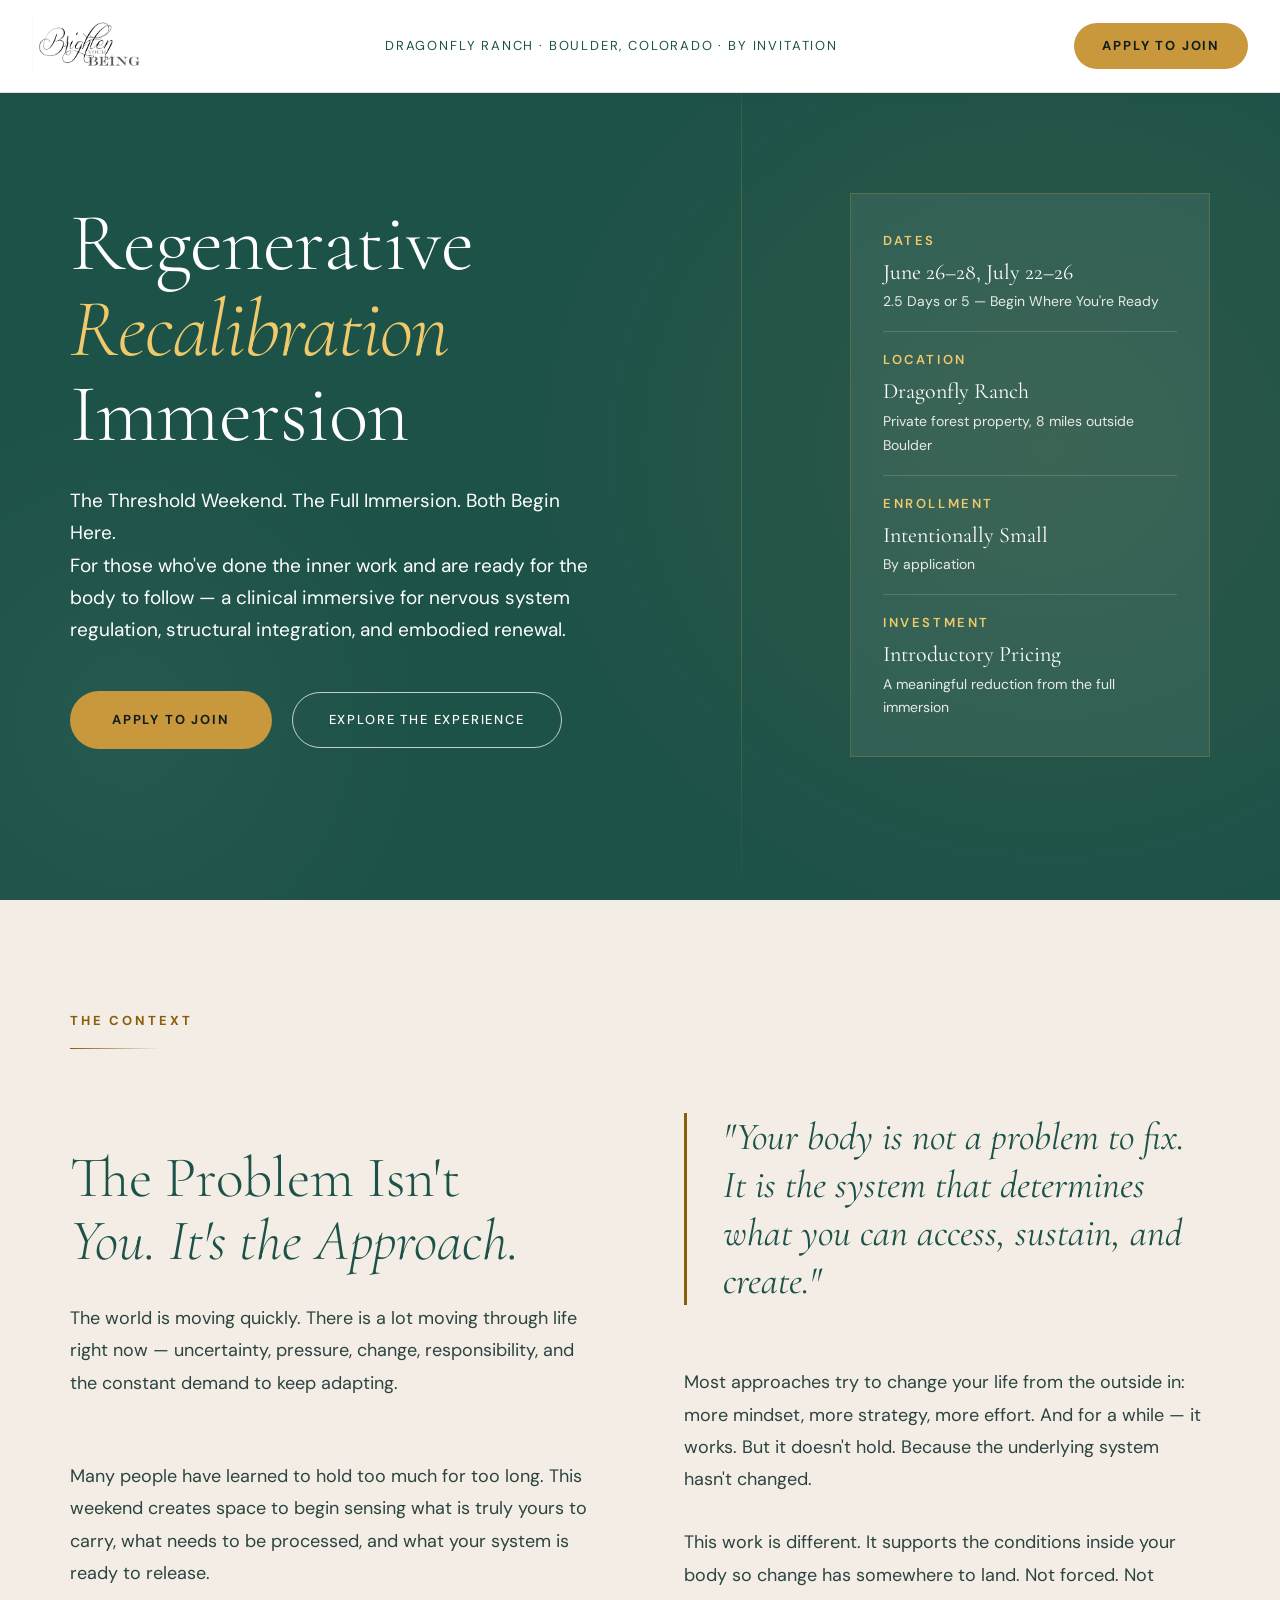
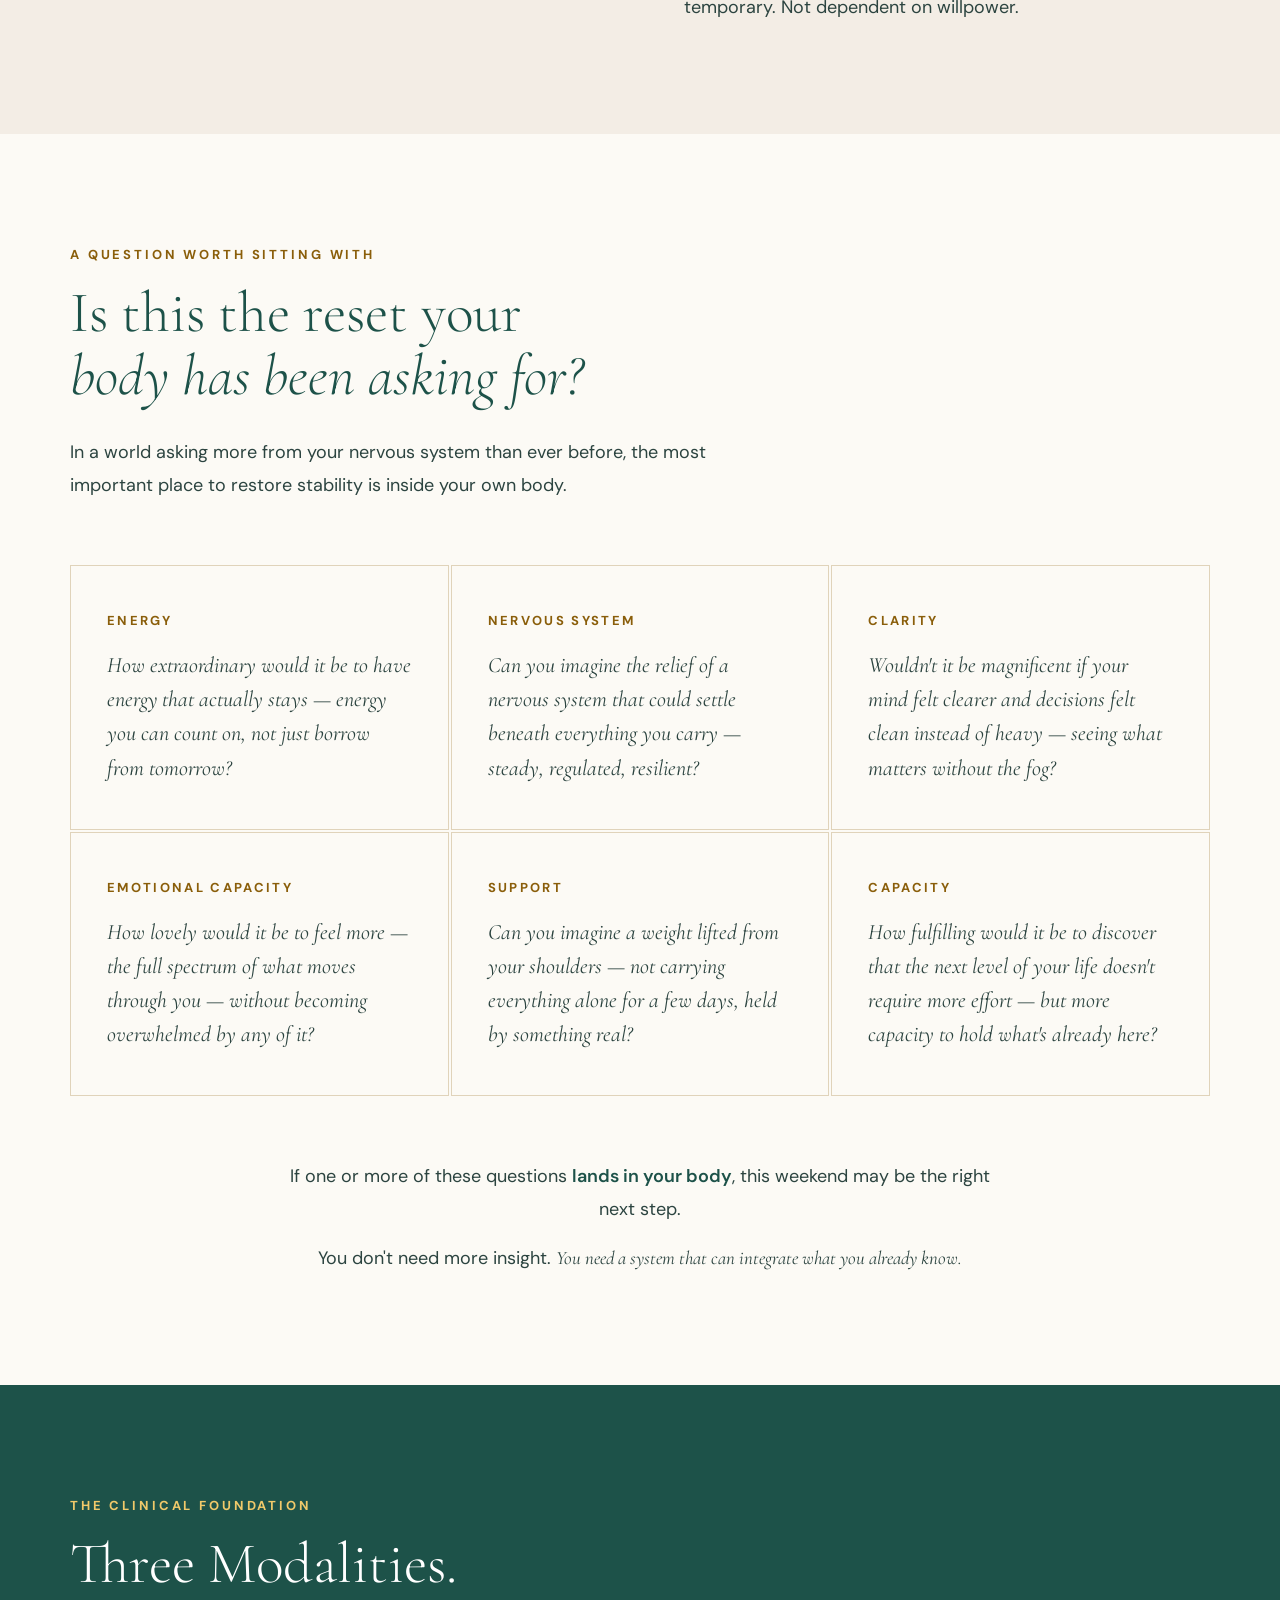
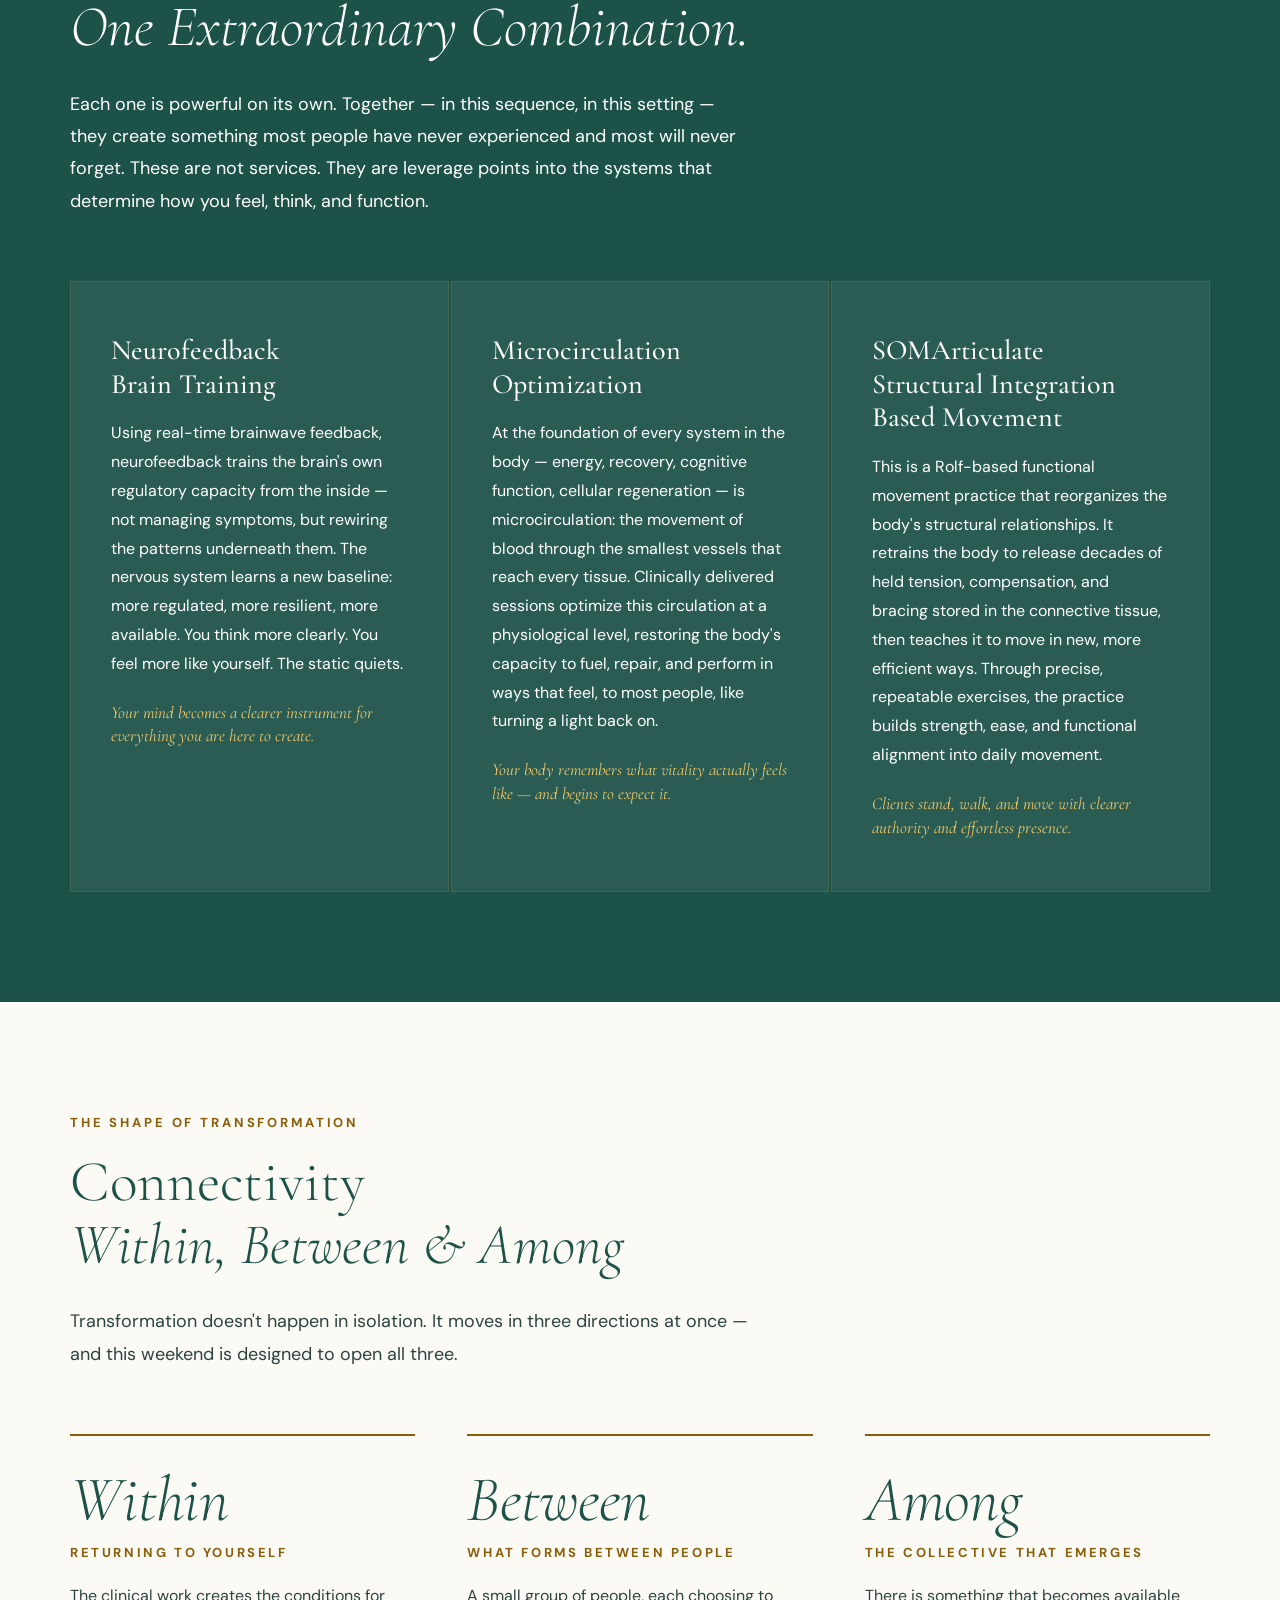
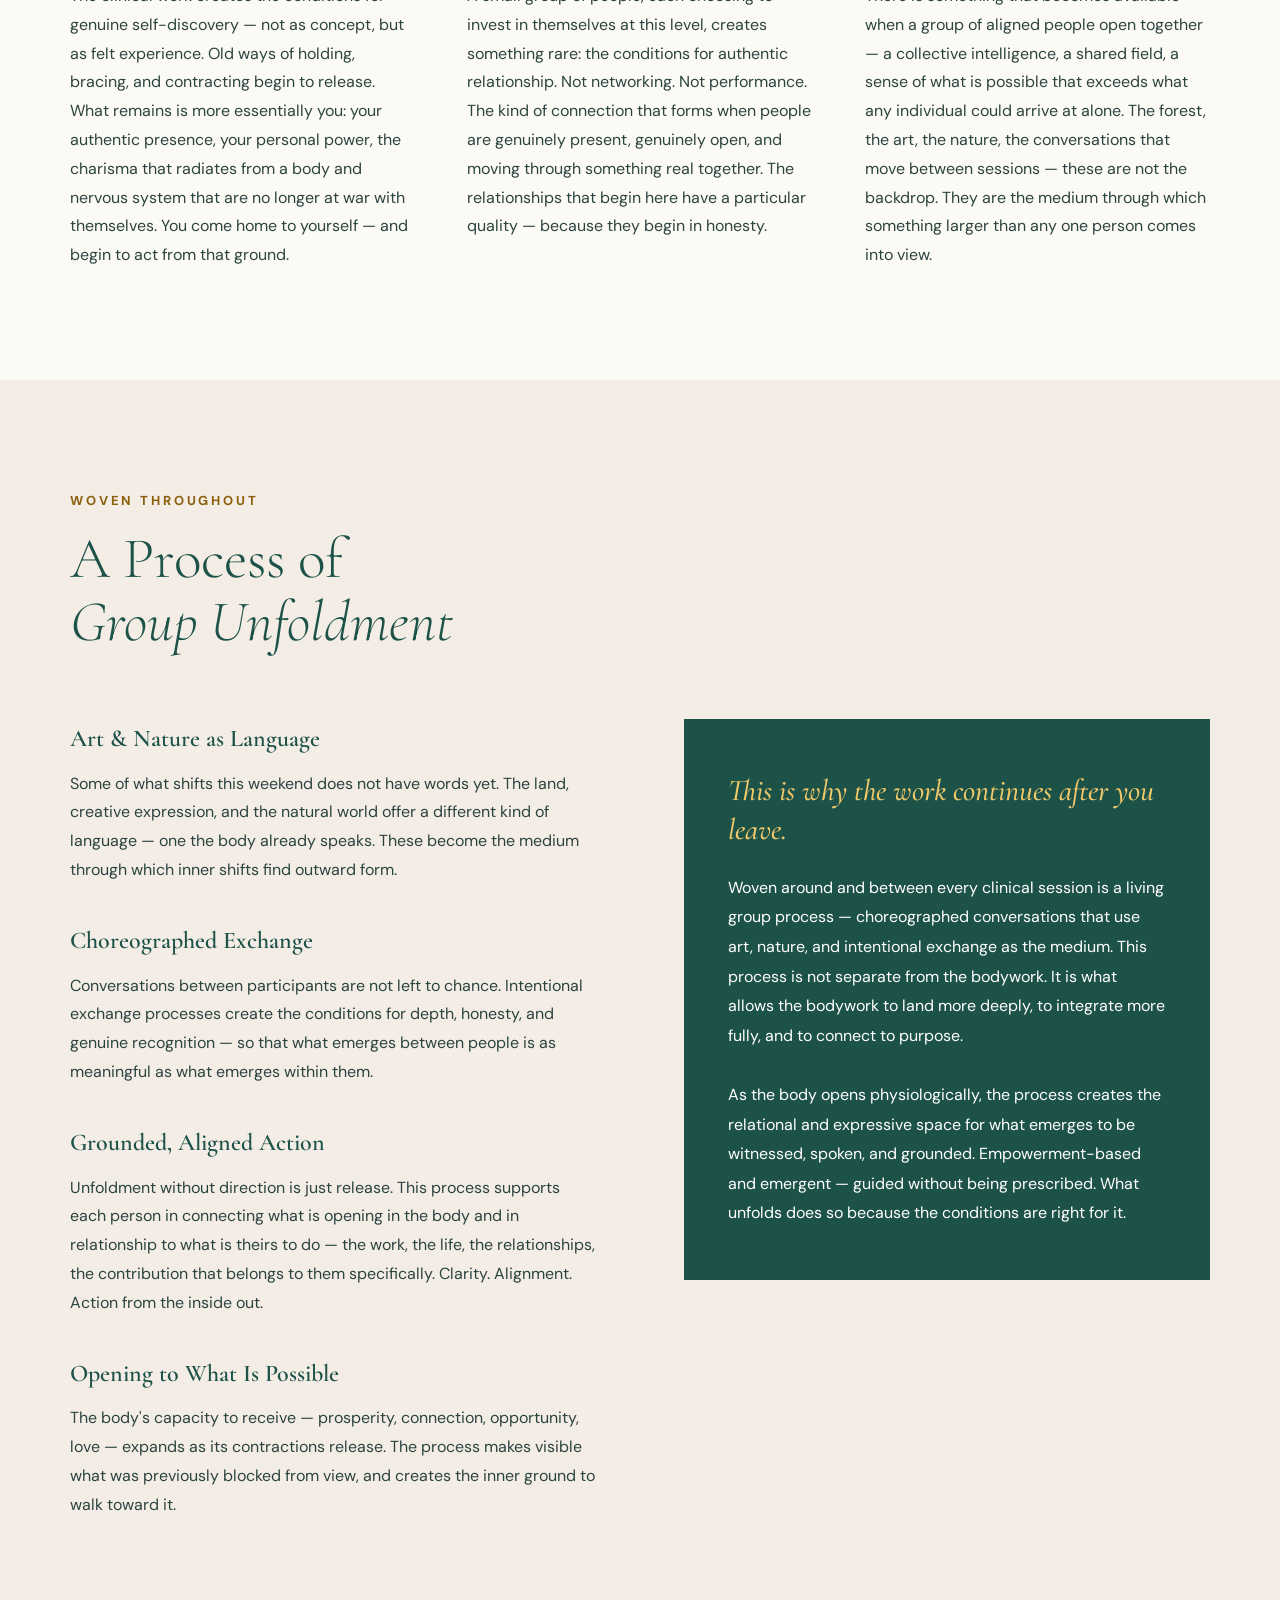
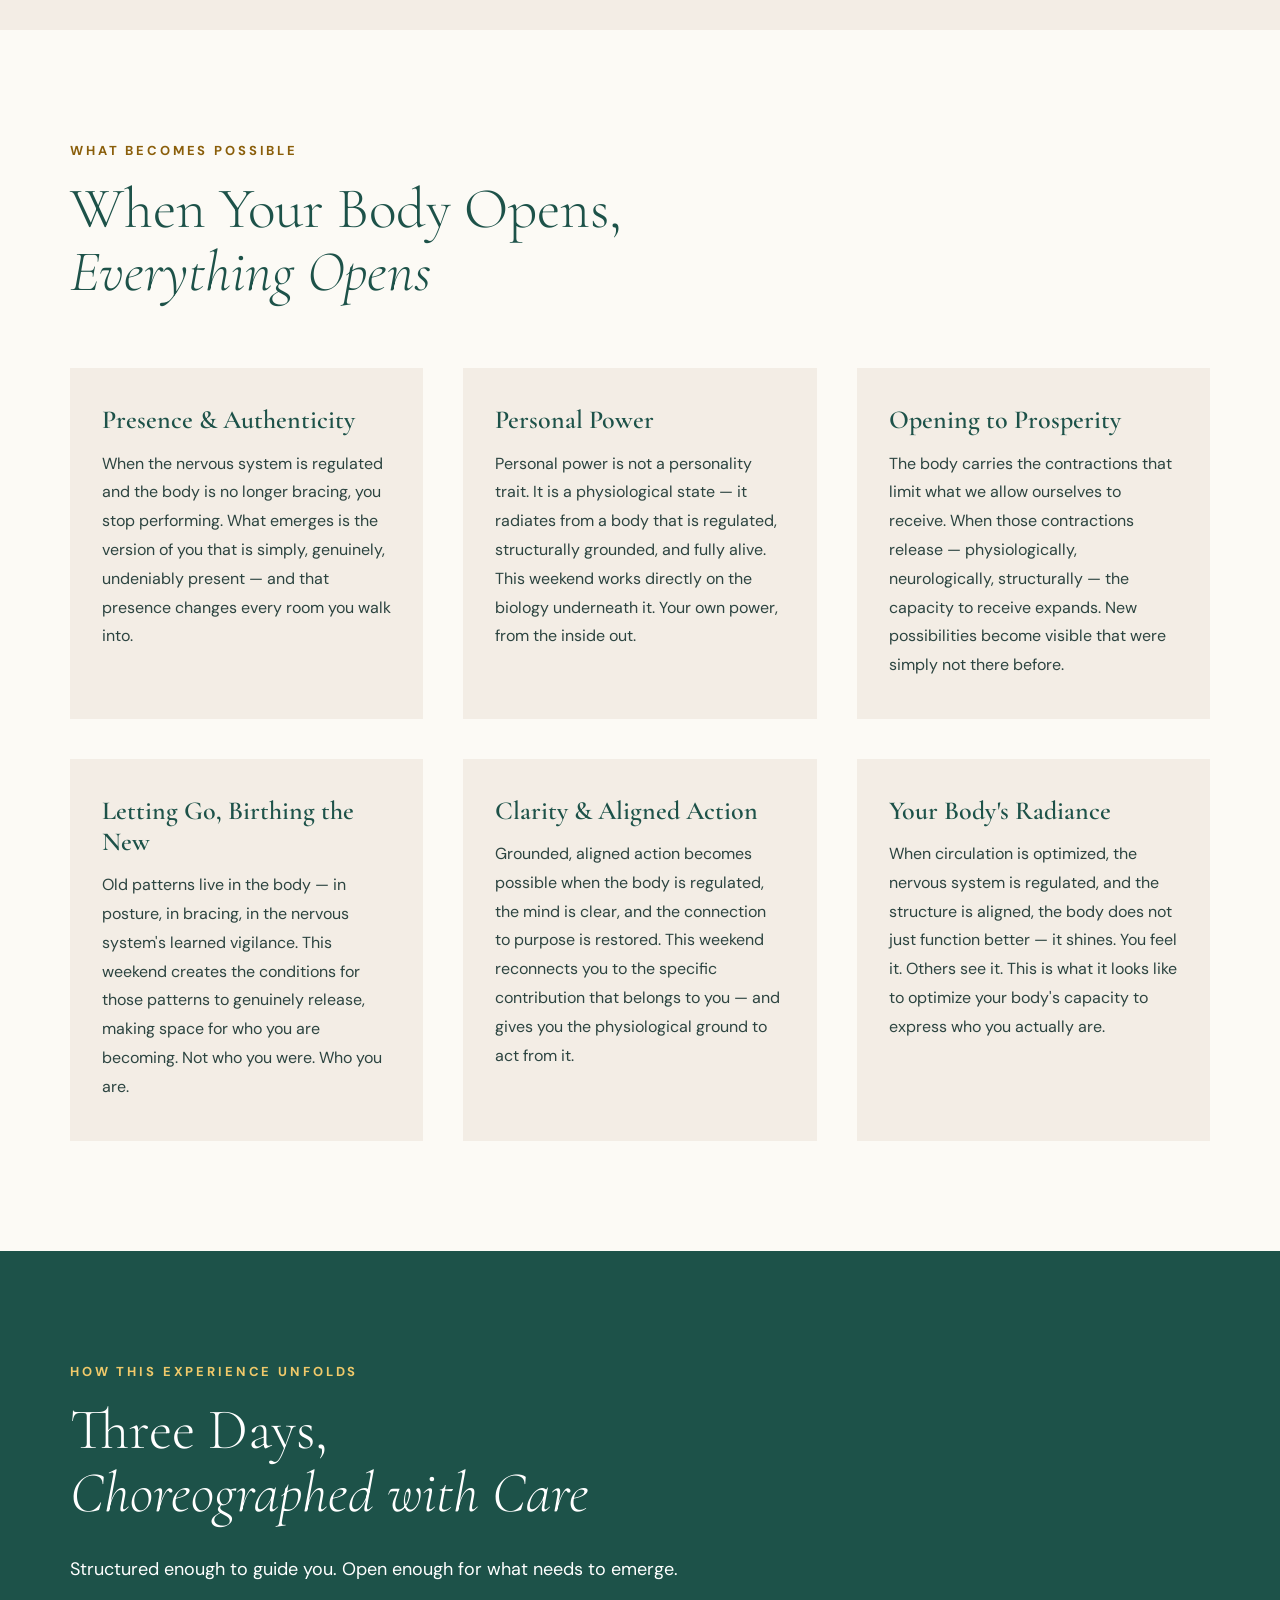
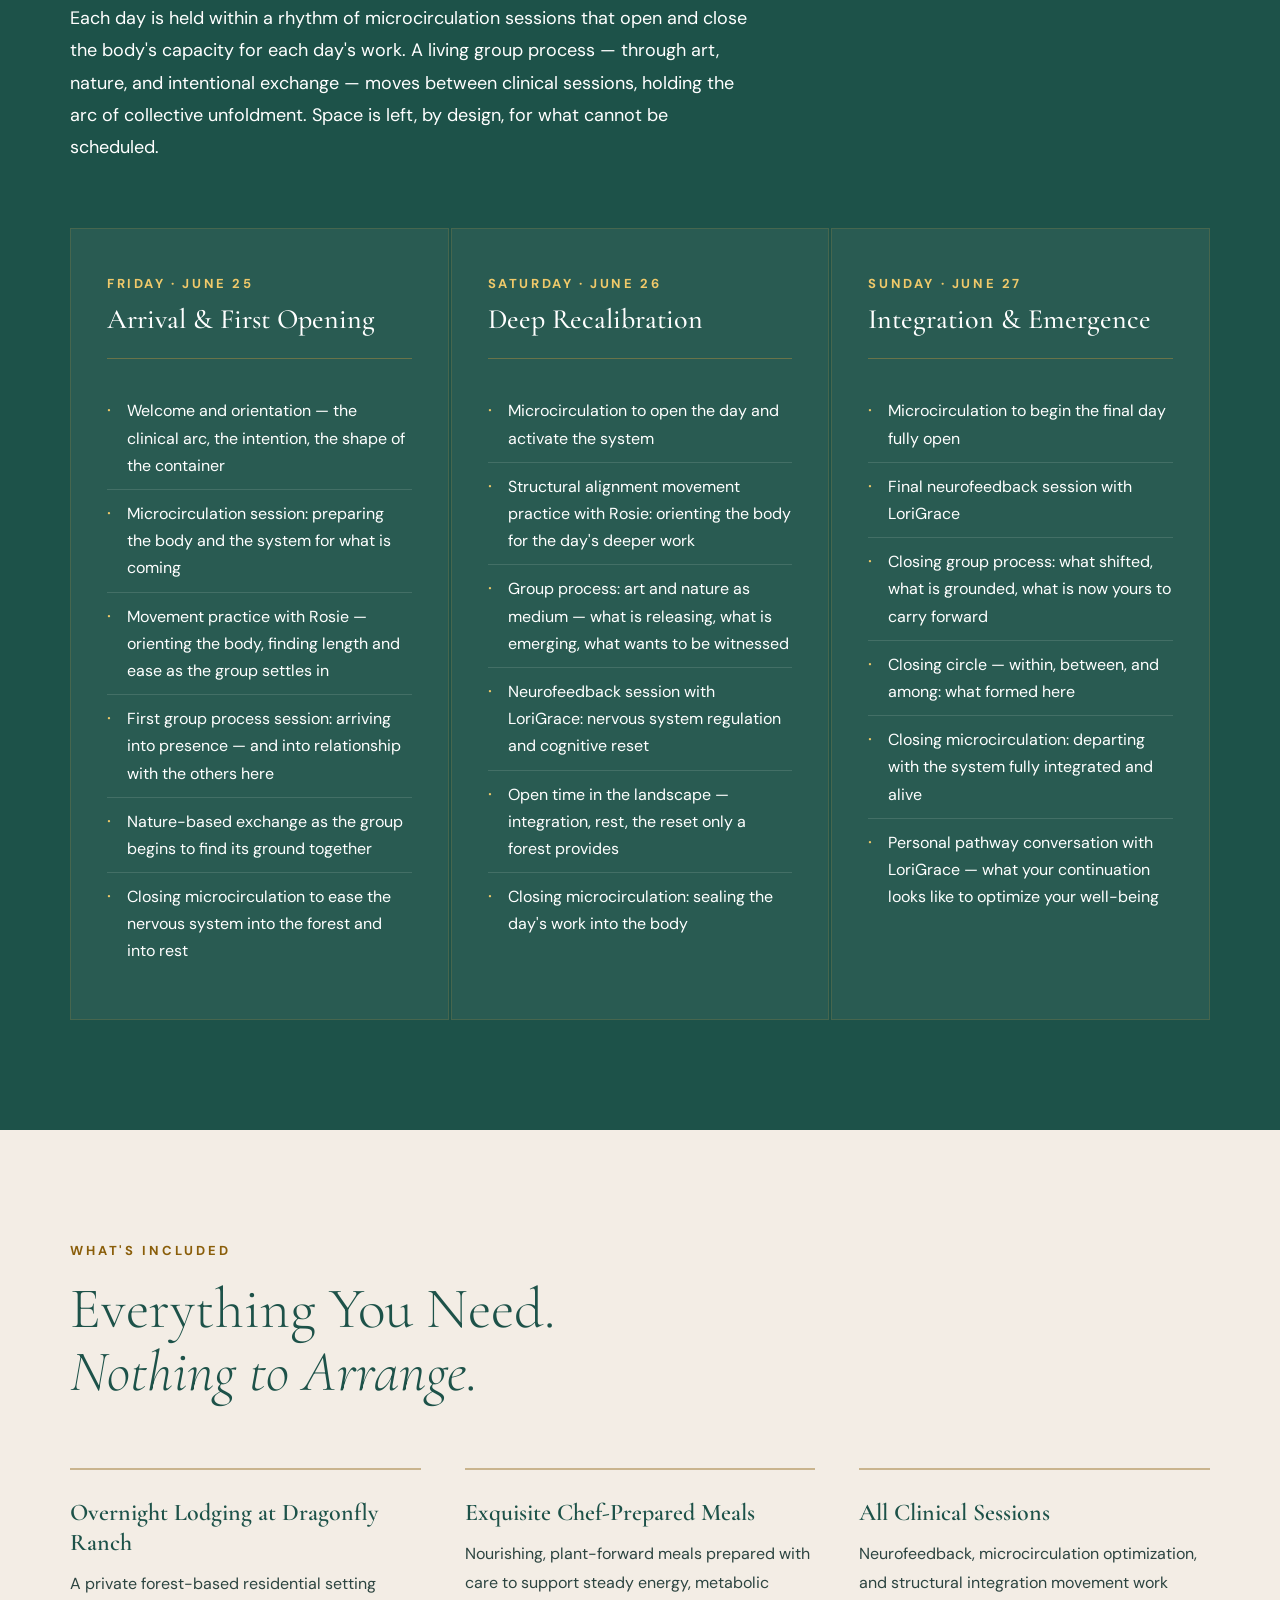
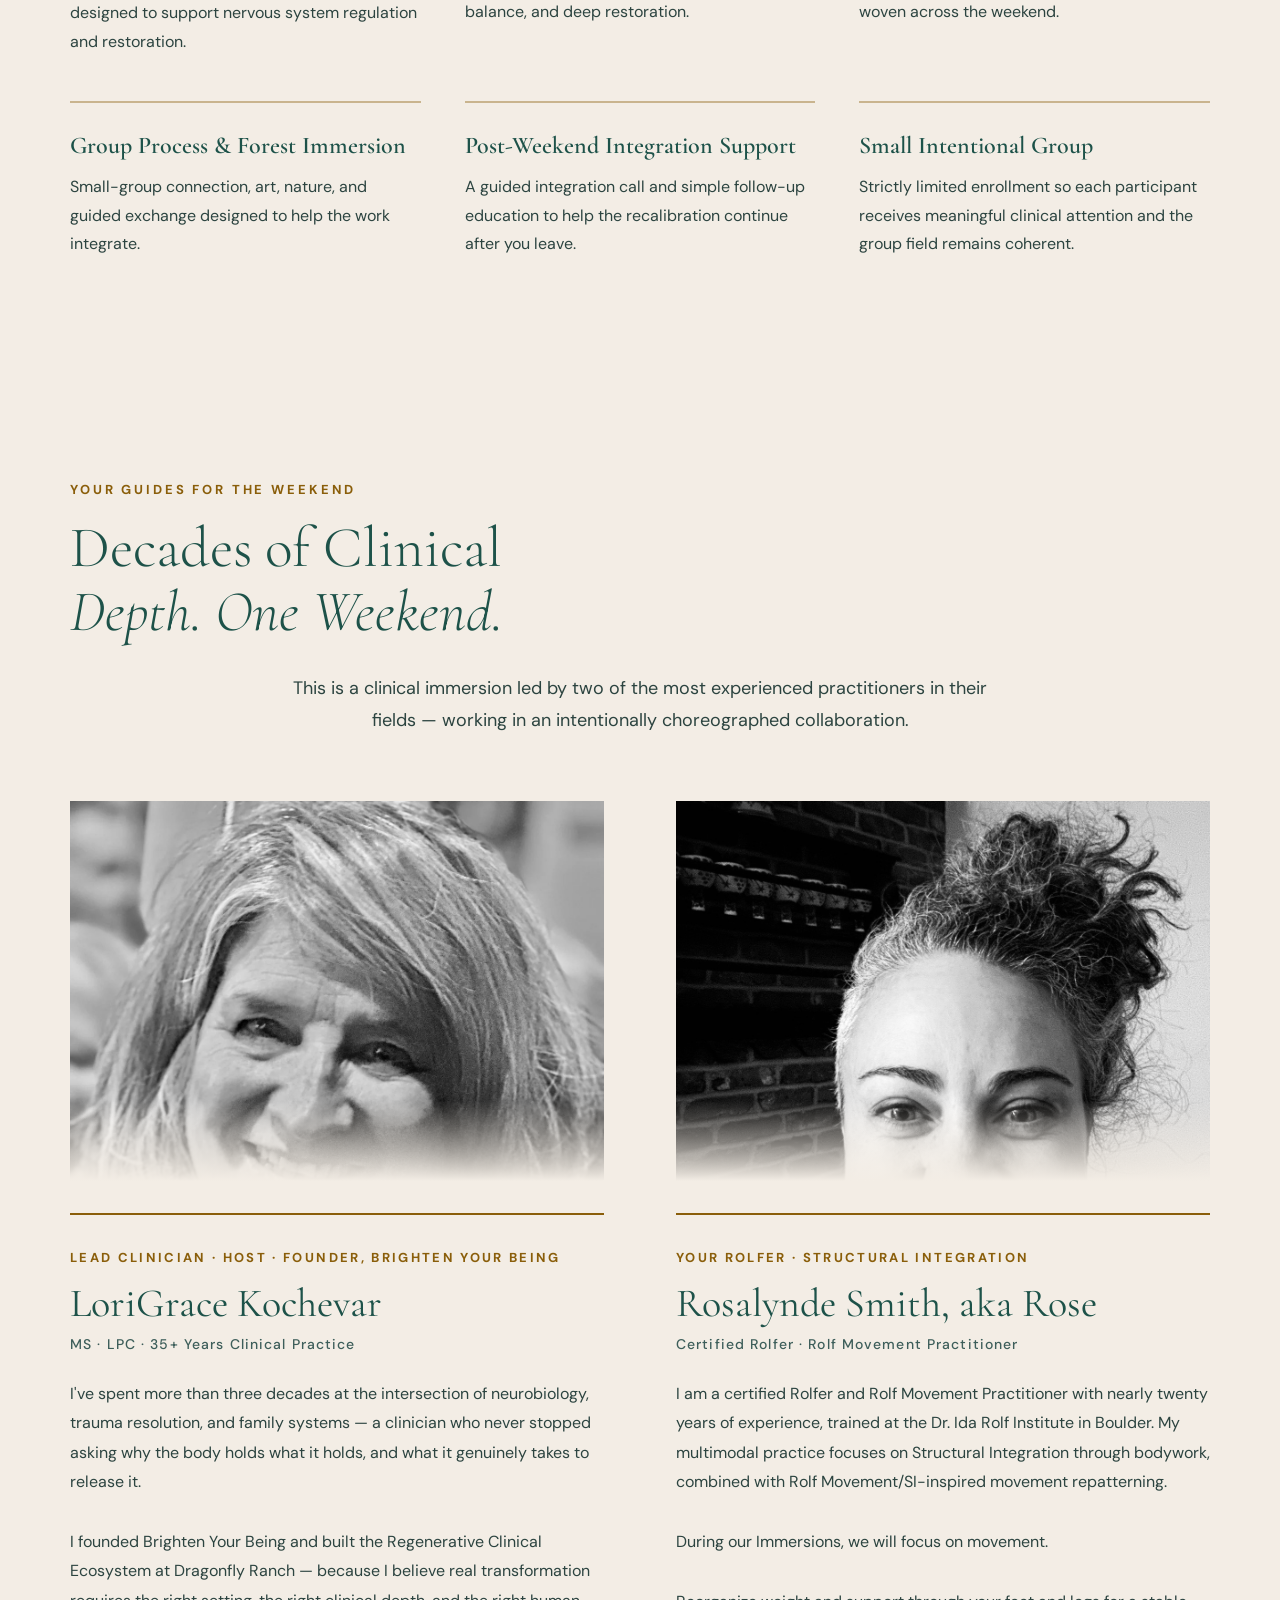
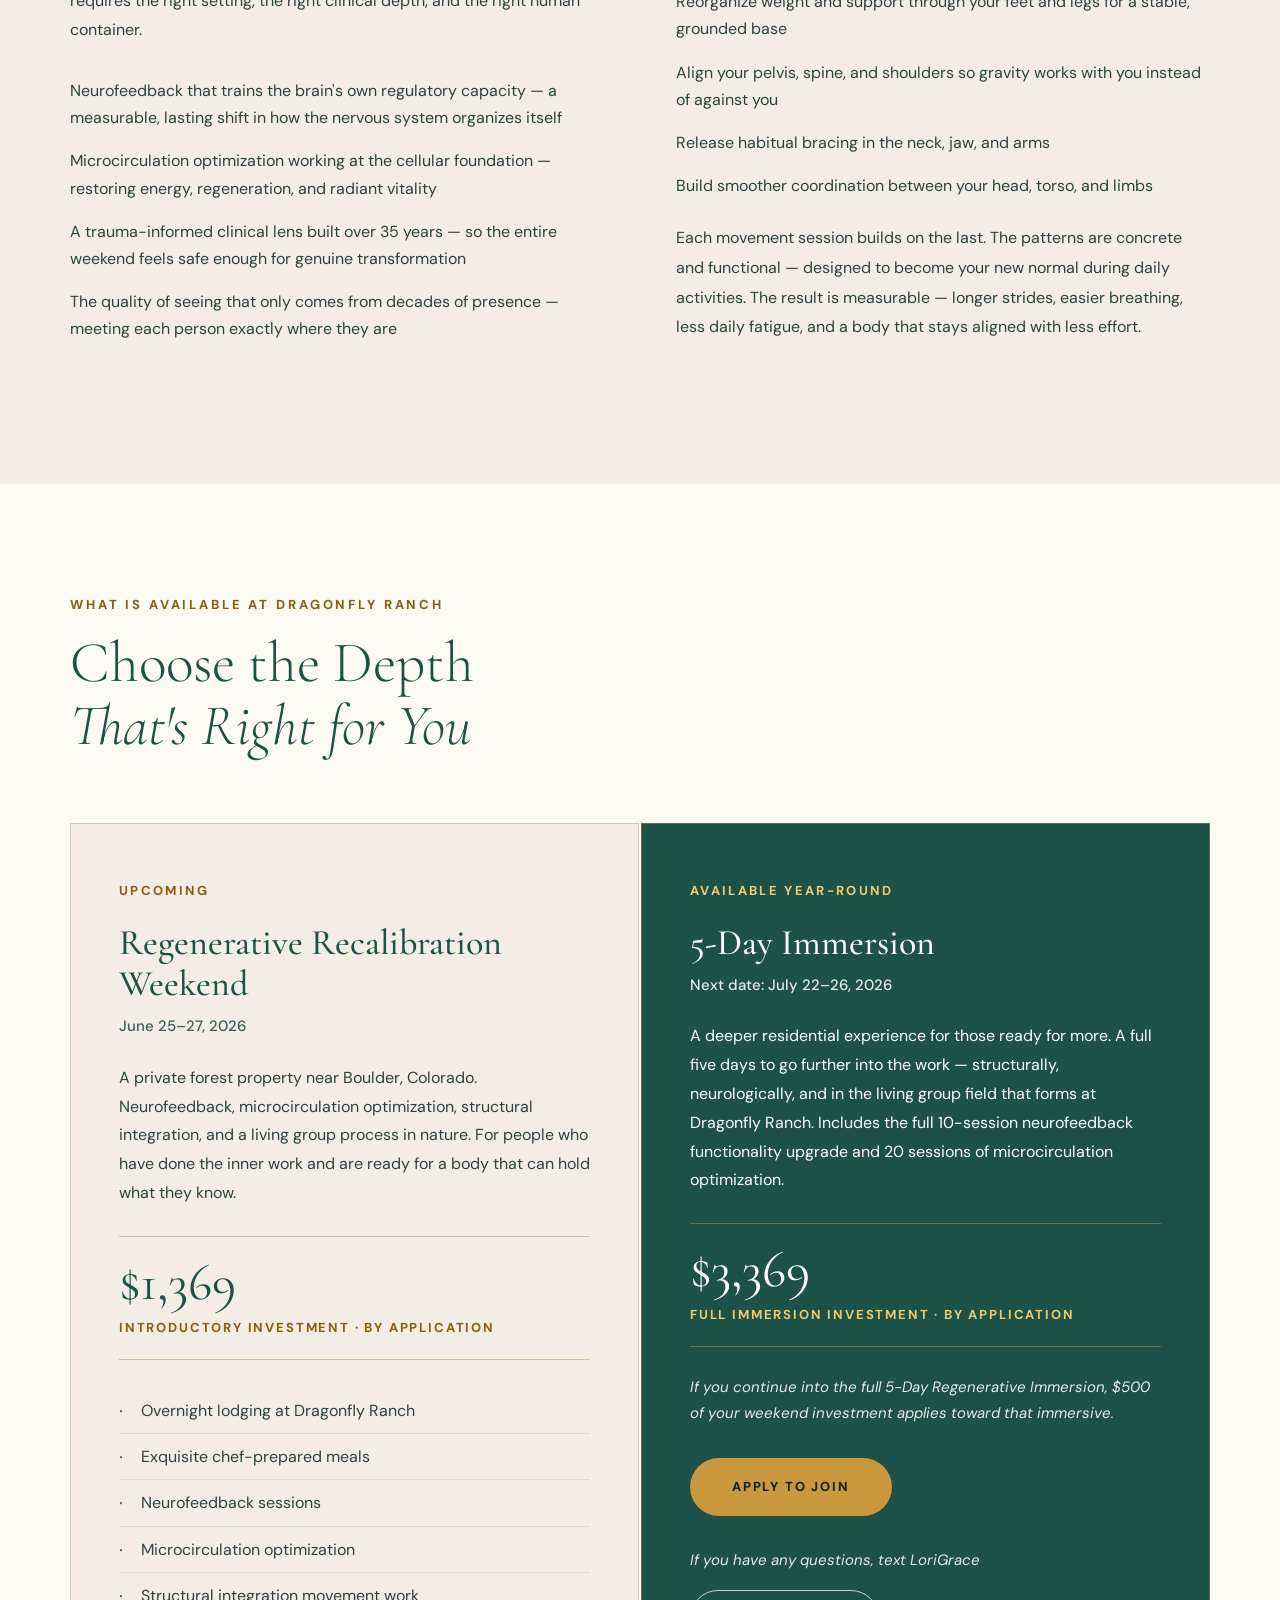
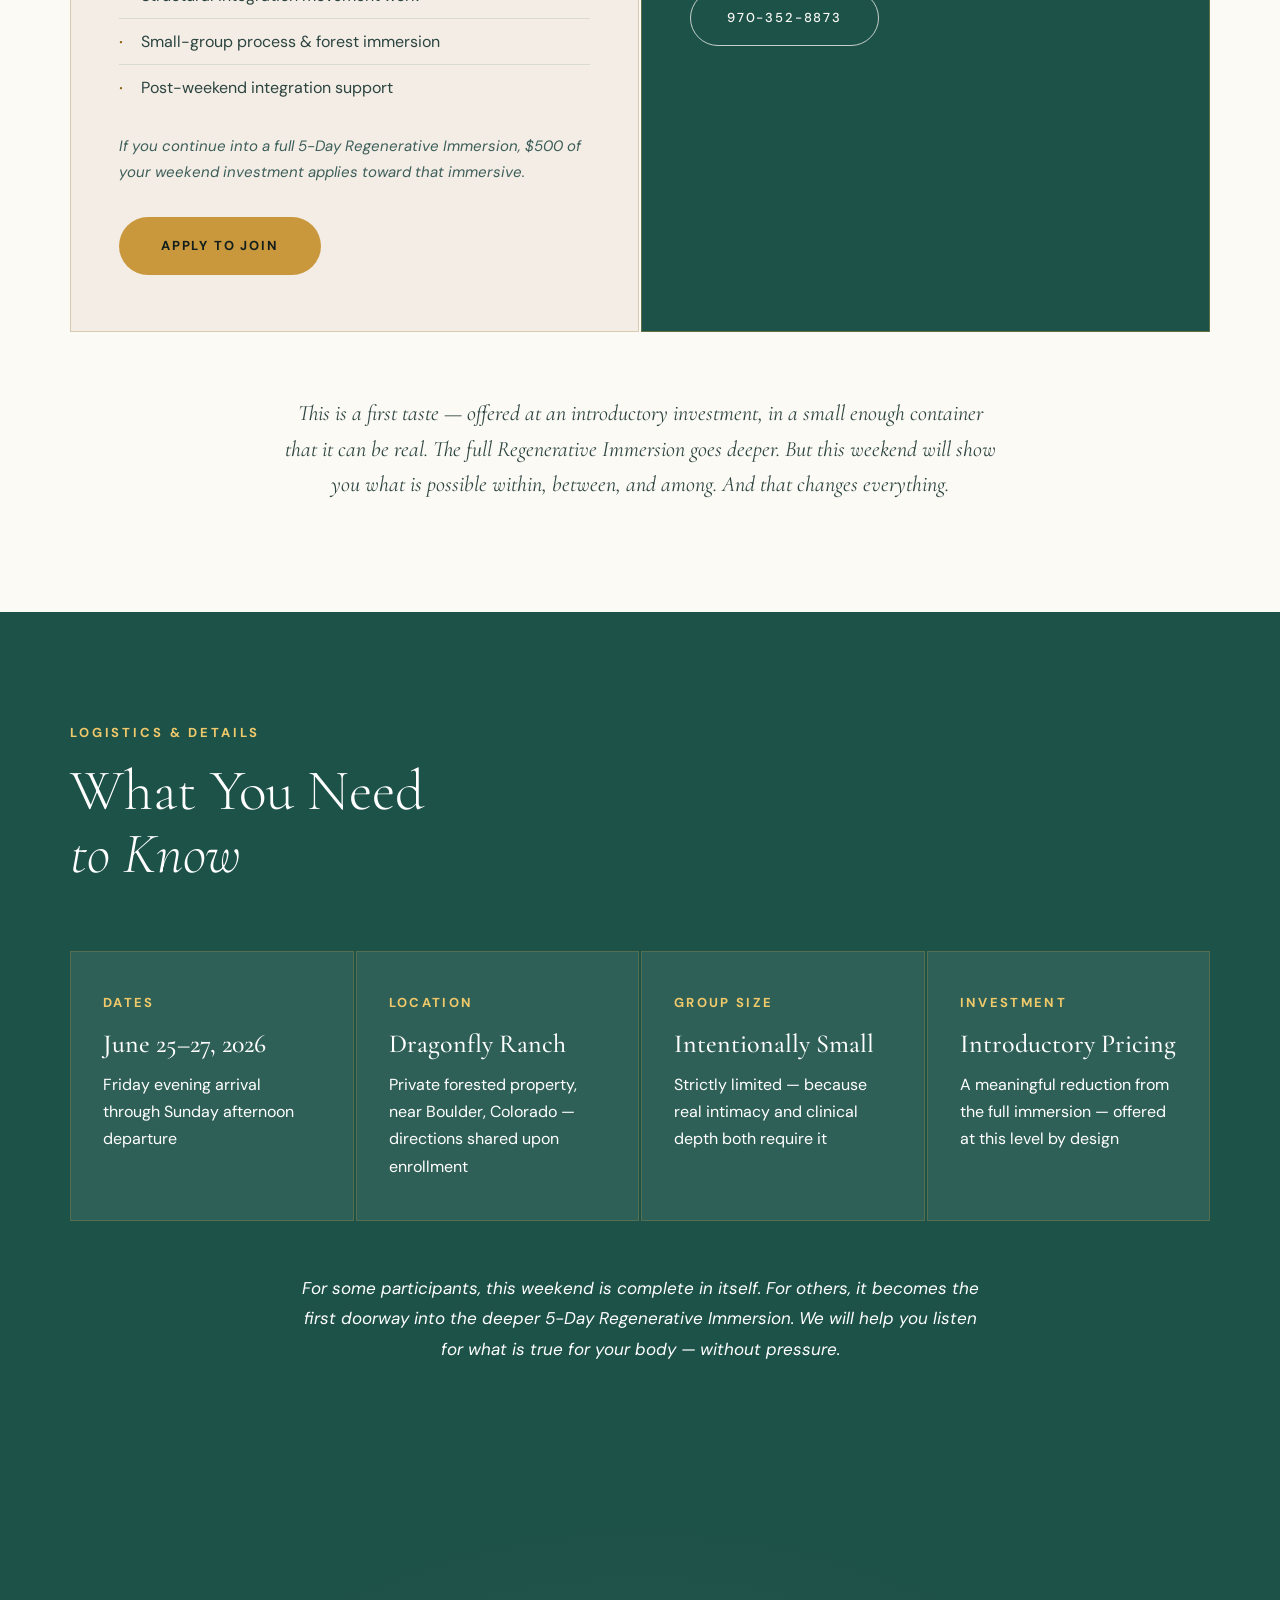
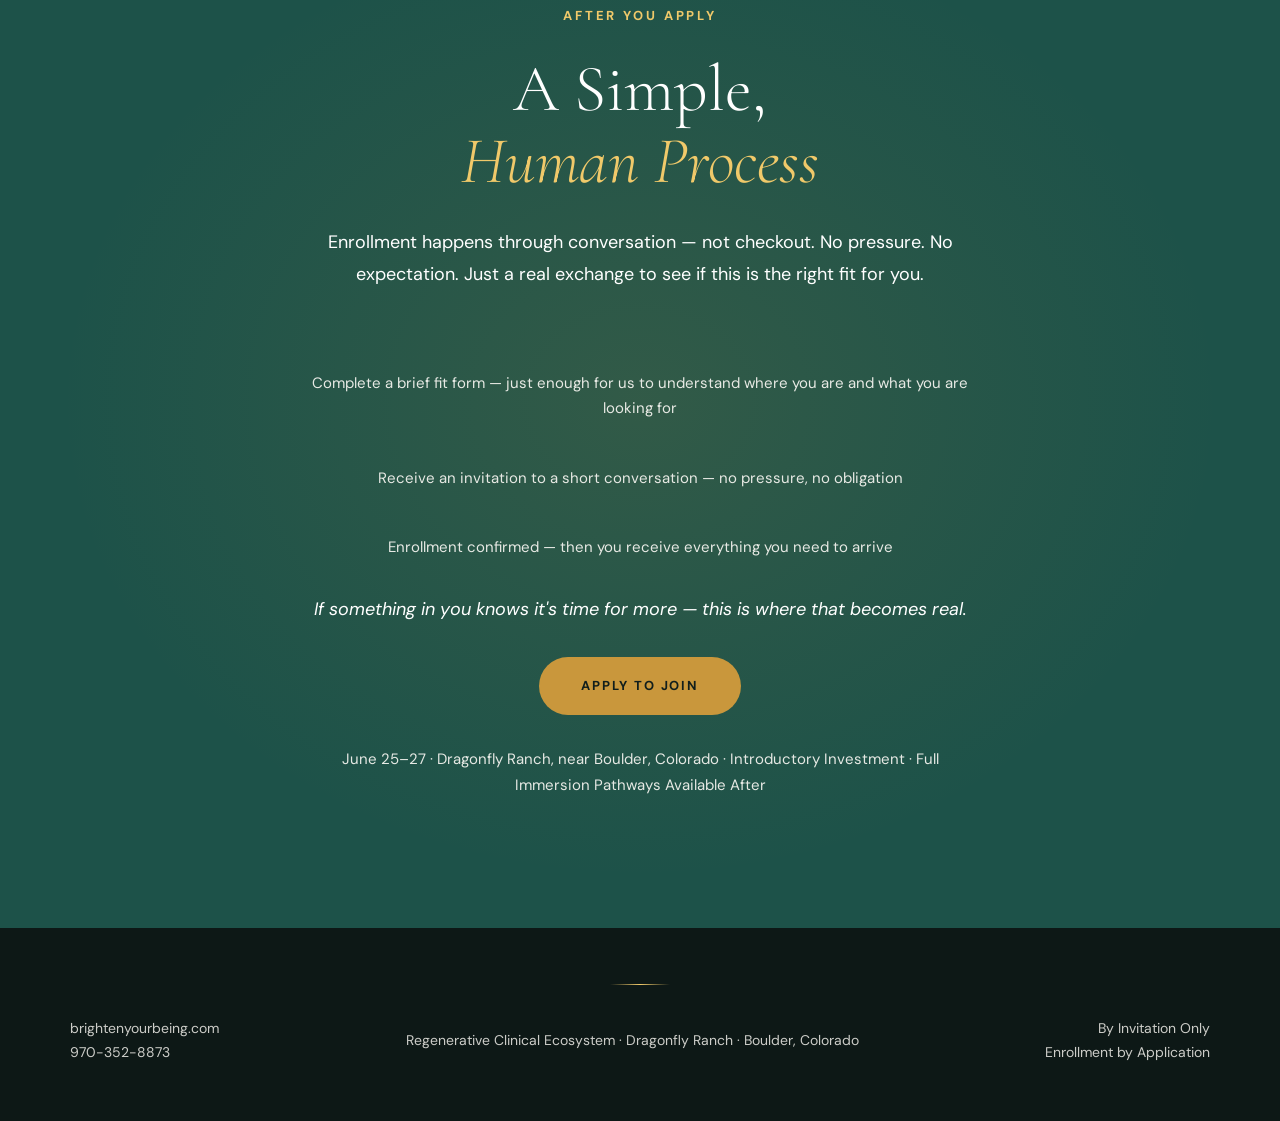
==== commit f7e3a6c0: "fixed" ====
--- a/index.html
+++ b/index.html
@@ -10,7 +10,7 @@
 <body>
 
 <nav class="topbar">
-  <span class="topbar-brand">Brighten Your Being</span>
+  <img class="topbar-brand" src="BYBLogo.png" alt="Brighten Your Being Logo"></img>
   <span class="topbar-detail">Dragonfly Ranch · Boulder, Colorado · By Invitation</span>
   <a href="https://info.brightenyourbeing.com/widget/survey/mQlZS0DzumYTQEh5eMrm" class="btn-primary" style="font-size:13px; padding:12px 28px;">Apply to Join</a>
 </nav>
@@ -333,7 +333,7 @@
     <div class="clinicians-grid">
       <div class="fade-in">
         <div class="clinician-photo-wrap">
-          <img src="LORIGRACE_PHOTO.png" alt="LoriGrace Kochevar">
+          <img src="LoriGrace.png" alt="LoriGrace Kochevar">
         </div>
         <div class="clinician-border">
           <p class="clinician-role">Lead Clinician · Host · Founder, Brighten Your Being</p>
@@ -350,7 +350,7 @@
       </div>
       <div class="fade-in">
         <div class="clinician-photo-wrap">
-          <img src="ROSIE_PHOTO.png" alt="Rosalynde Sara Smith">
+          <img src="Rosalynde.png" alt="Rosalynde Sara Smith">
         </div>
         <div class="clinician-border">
           <p class="clinician-role">Your Rolfer · Structural Integration</p>
--- a/regenerativeweekend.css
+++ b/regenerativeweekend.css
@@ -28,21 +28,35 @@
    TOPBAR
 ───────────────────────────────────────── */
 .topbar {
-  position: fixed; top: 0; left: 0; right: 0; z-index: 100;
-  display: flex; justify-content: space-between; align-items: center;
-  padding: 16px 48px;
-  background: rgba(29,82,73,0.97);
-  backdrop-filter: blur(8px);
+  position: fixed;
+  top: 0;
+  left: 0;
+  width: 100%;
+  
+  display: flex;
+  align-items: center;
+  justify-content: space-between;
+
+  padding: 16px 32px;
+  box-sizing: border-box;
+  z-index: 1000;
+
+  background: rgb(255, 255, 255);
+  backdrop-filter: blur(10px);
+
+  border-bottom: 1px solid rgba(0, 0, 0, 0.12);
+  box-shadow: 0 2px 10px rgba(0, 0, 0, 0.04);
 }
 .topbar-brand {
-  font-family: 'Cormorant Garamond', serif;
-  font-size: 16px; letter-spacing: 0.18em; text-transform: uppercase;
+  height: 60px;
+  width: auto;
+  object-fit: contain;
   color: var(--gold-bright); font-weight: 500;
 }
-/* was rgba(…,0.6) on dark sage — fails 4.5:1 */
+
 .topbar-detail {
   font-size: 13px; letter-spacing: 0.14em; text-transform: uppercase;
-  color: rgba(252,250,245,0.90); font-weight: 400;
+  color:var(--sage); font-weight: 400;
 }
 
 /* ─────────────────────────────────────────
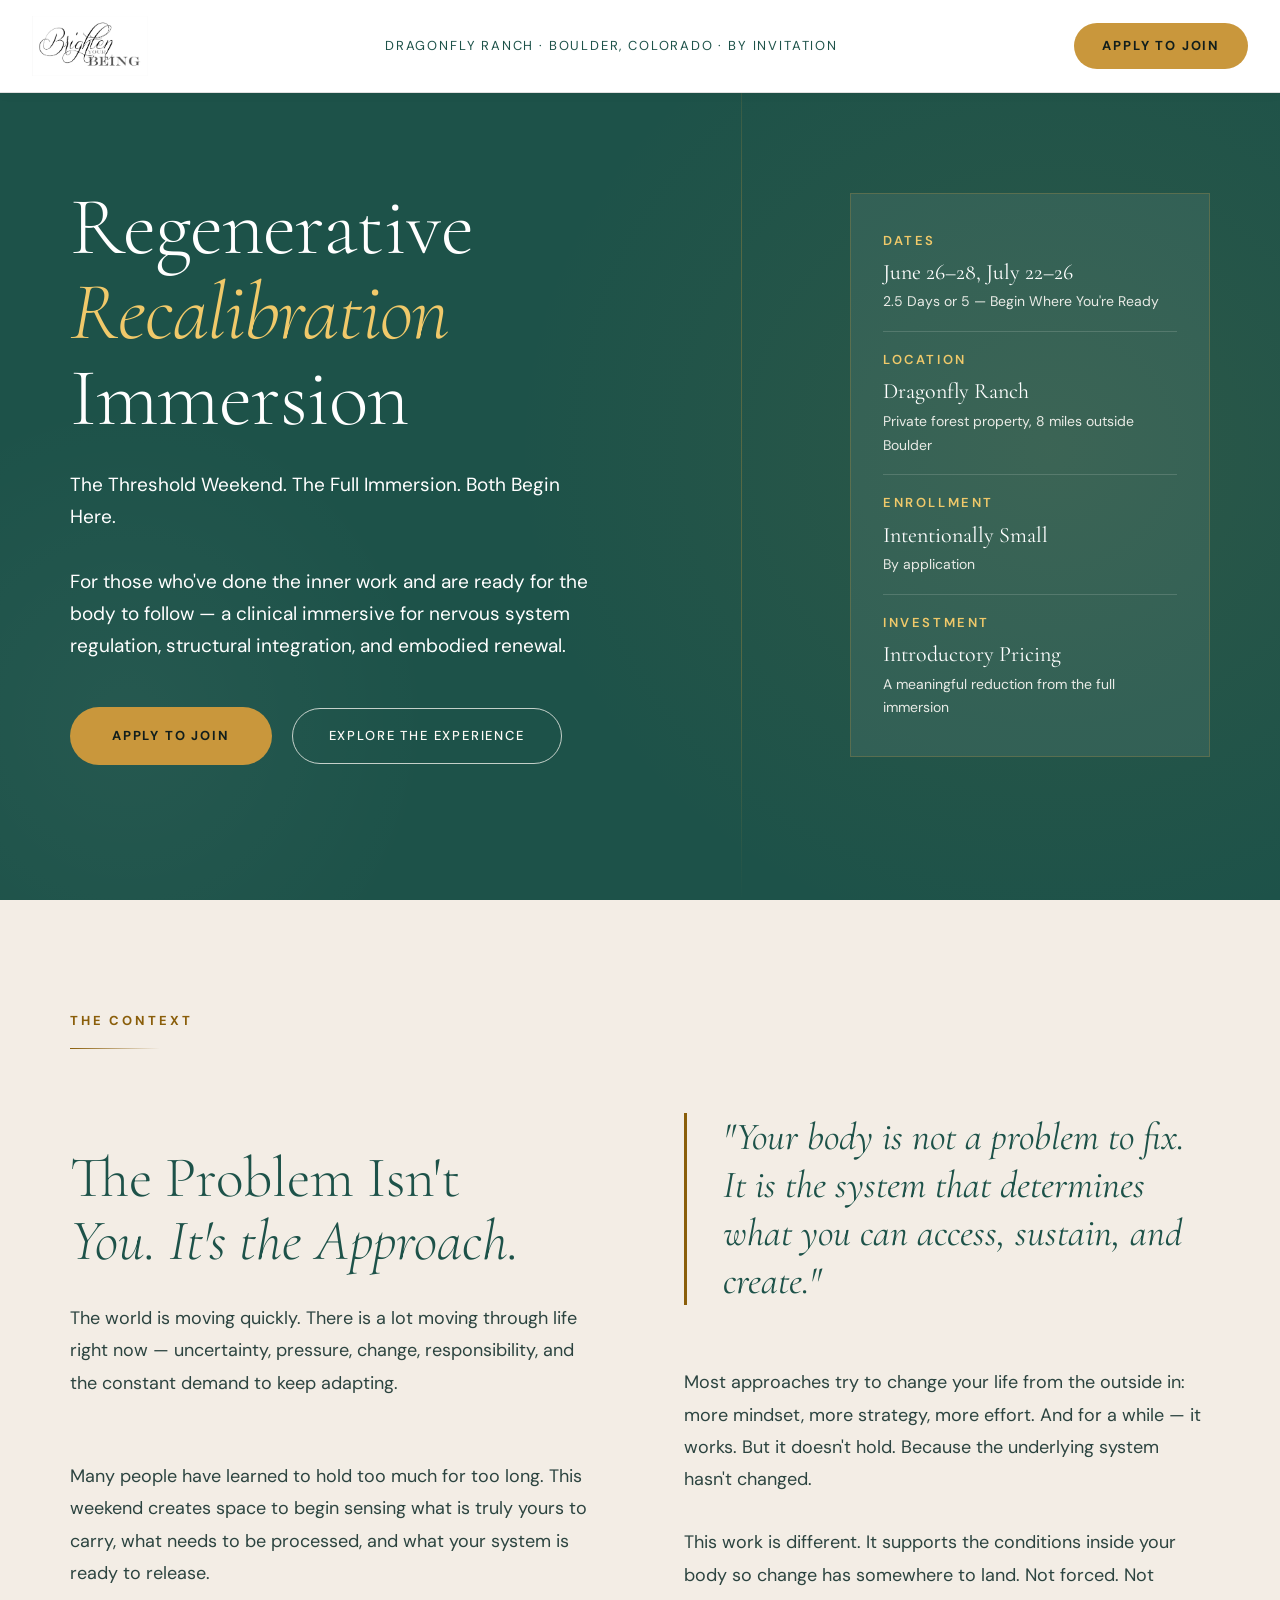
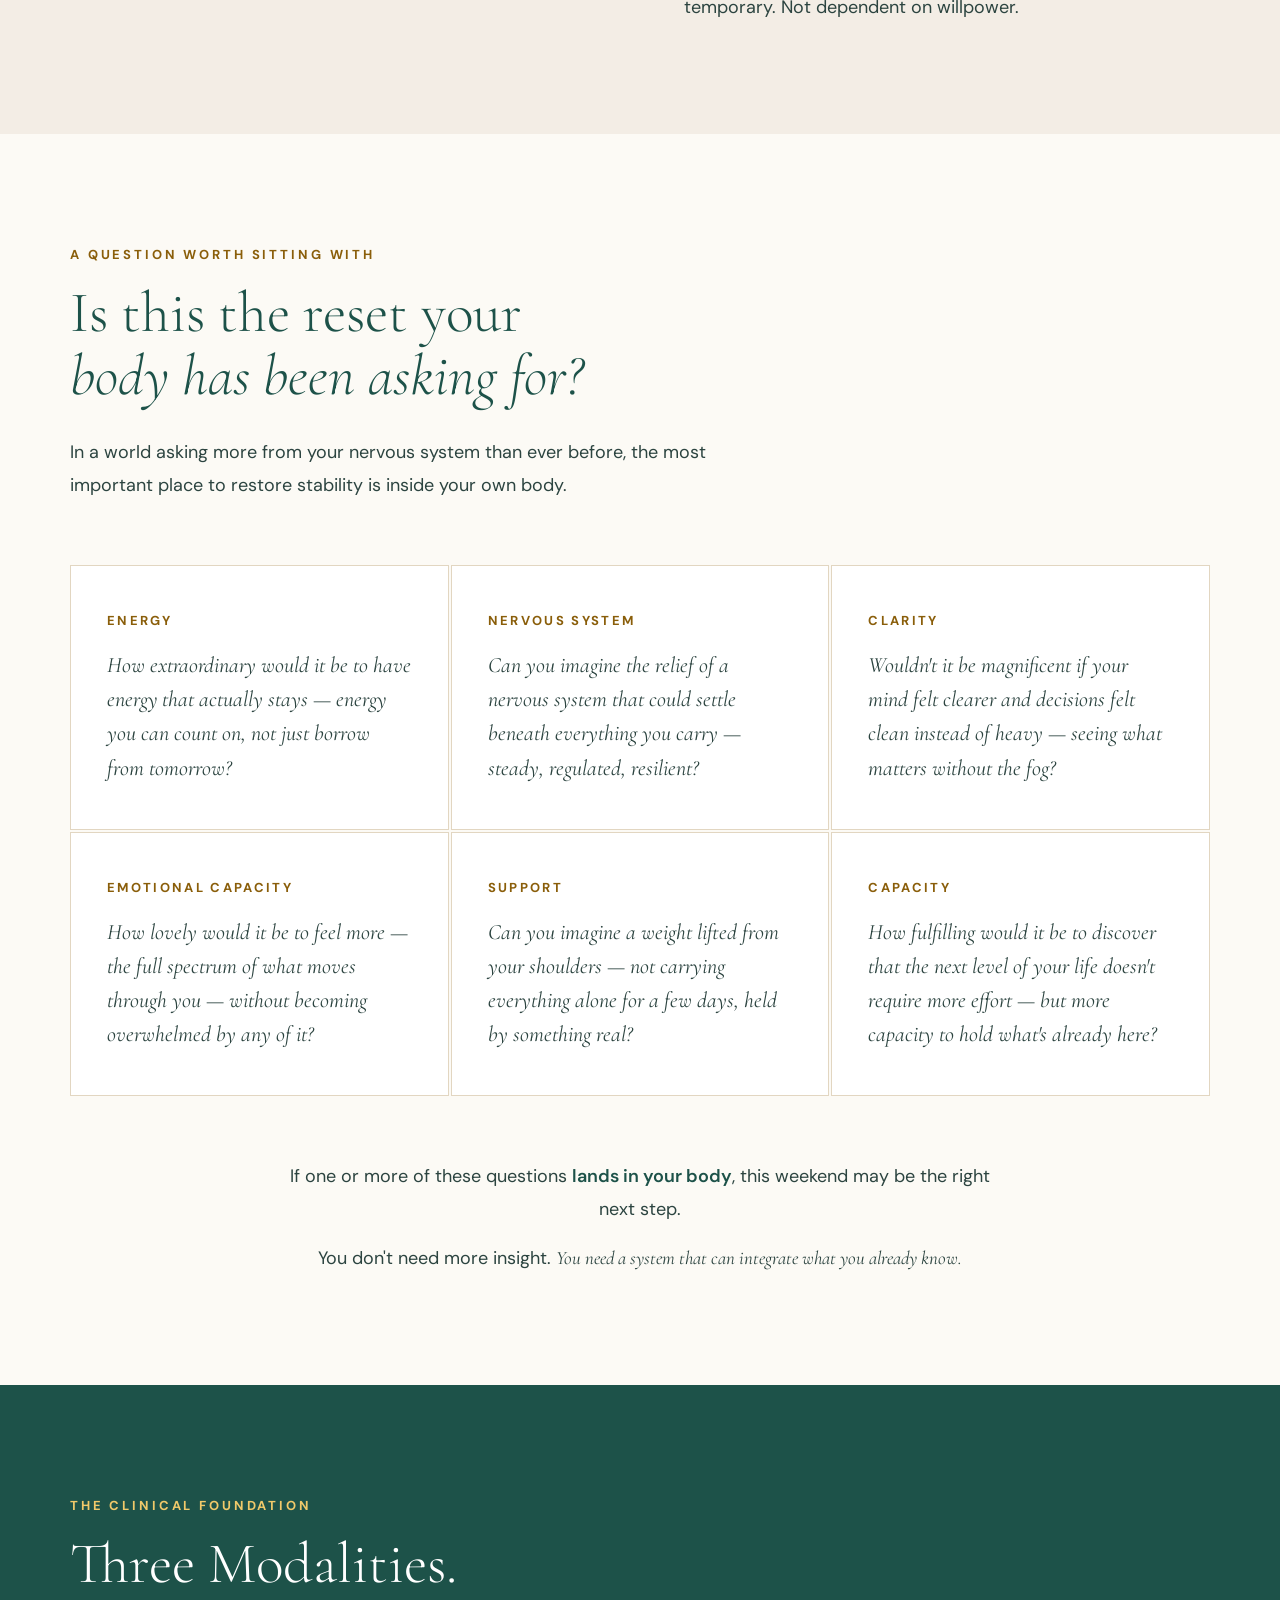
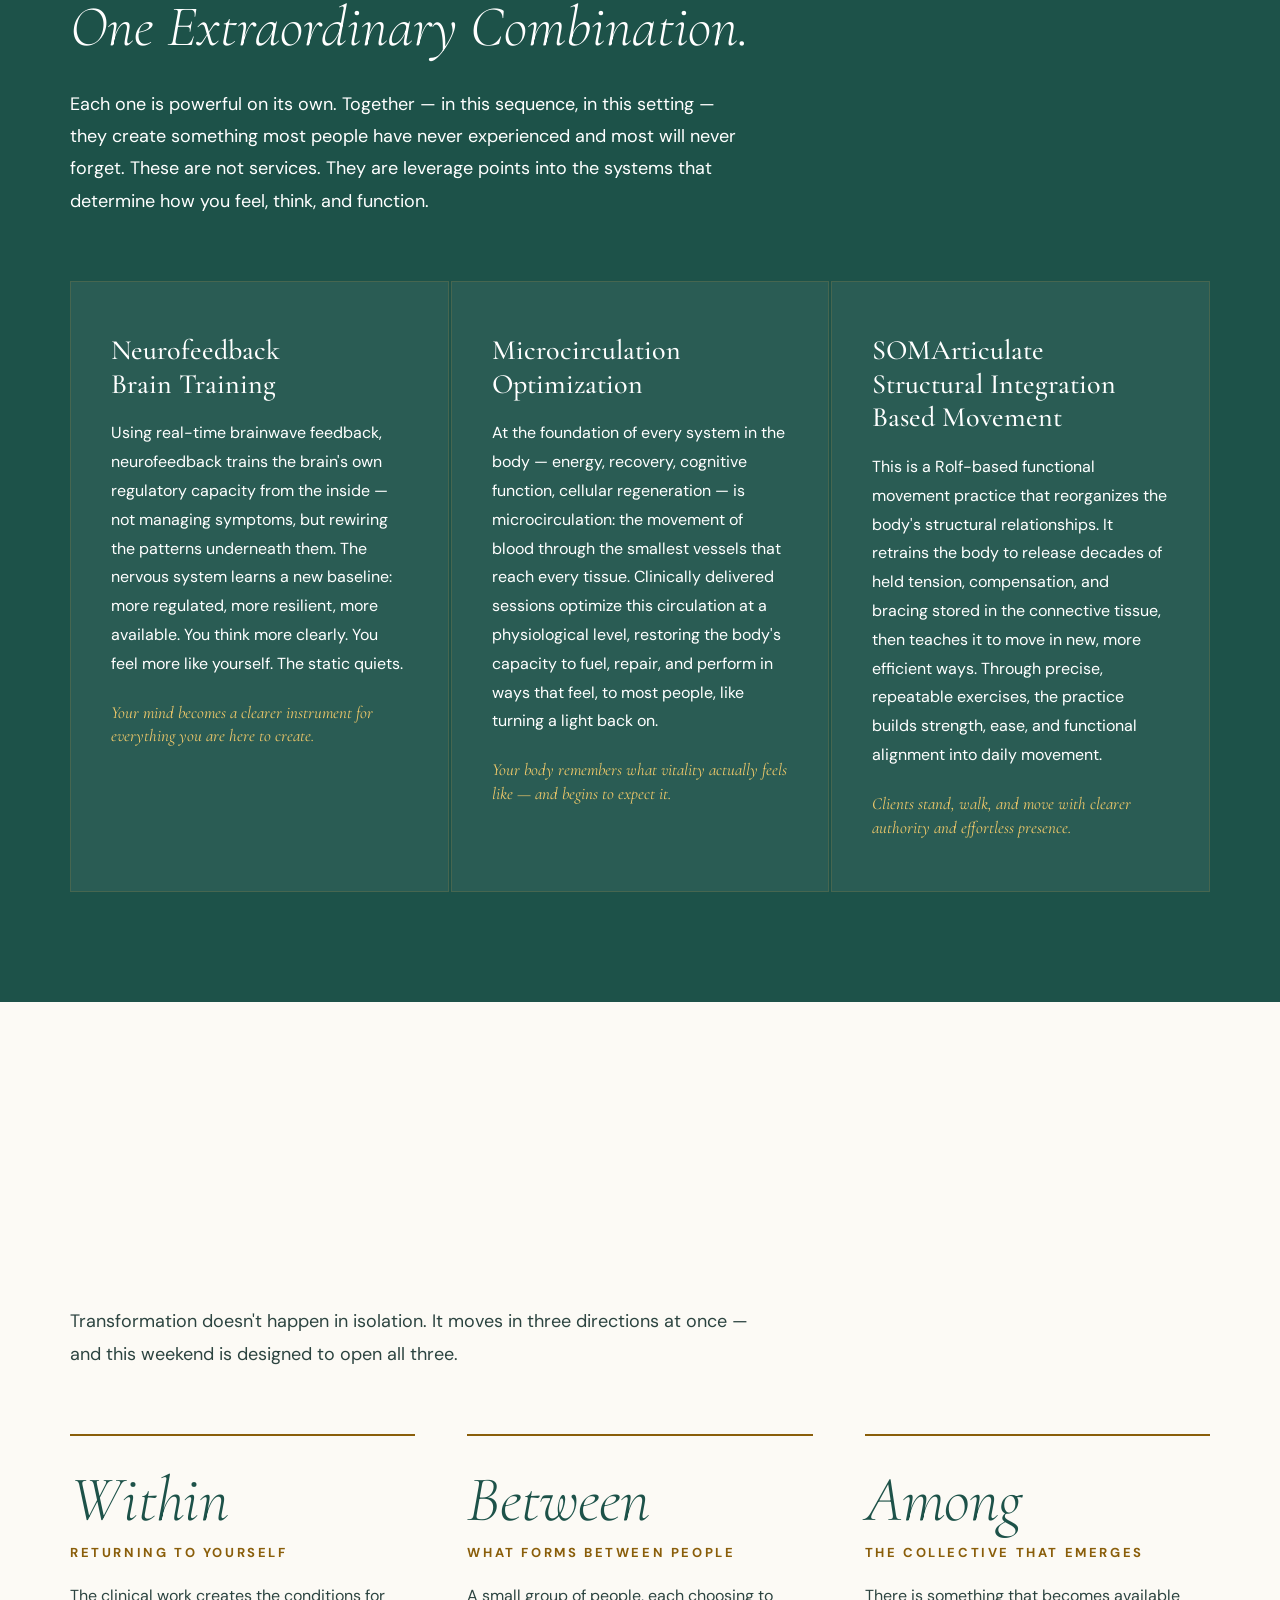
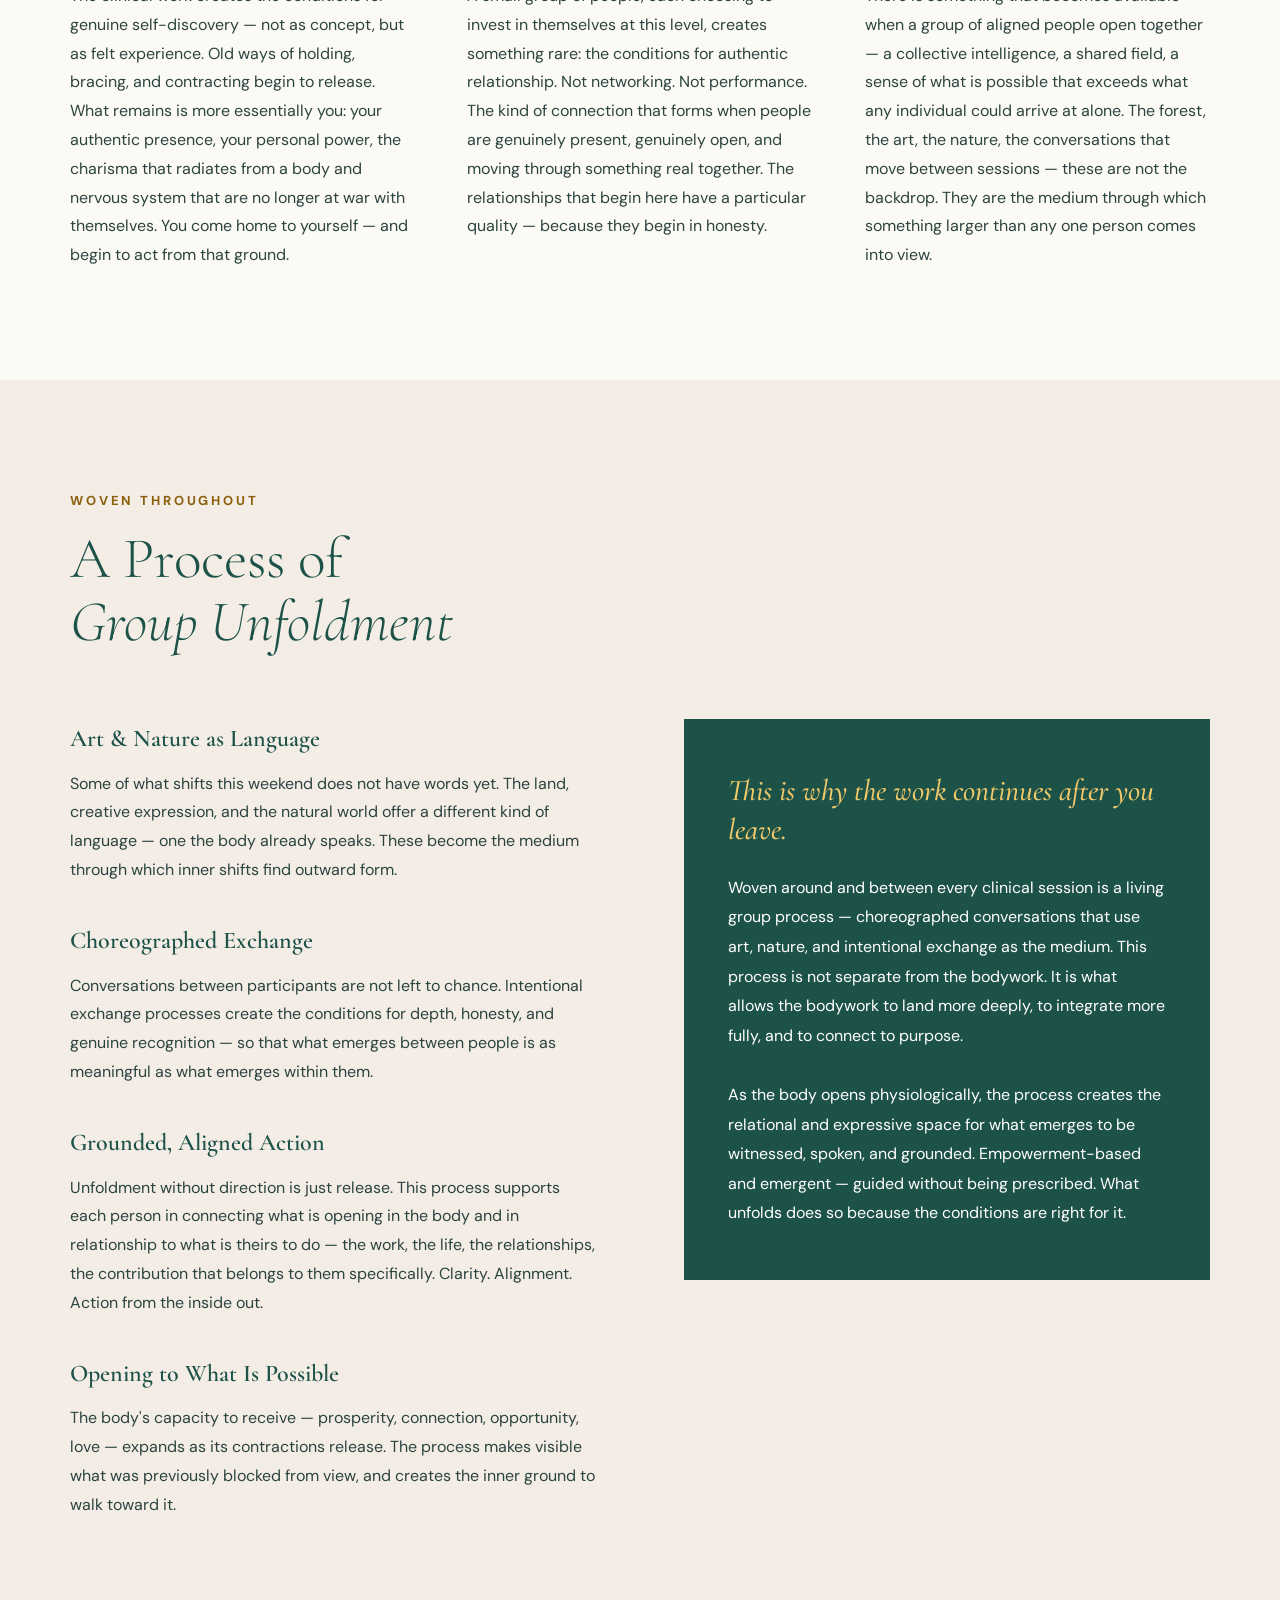
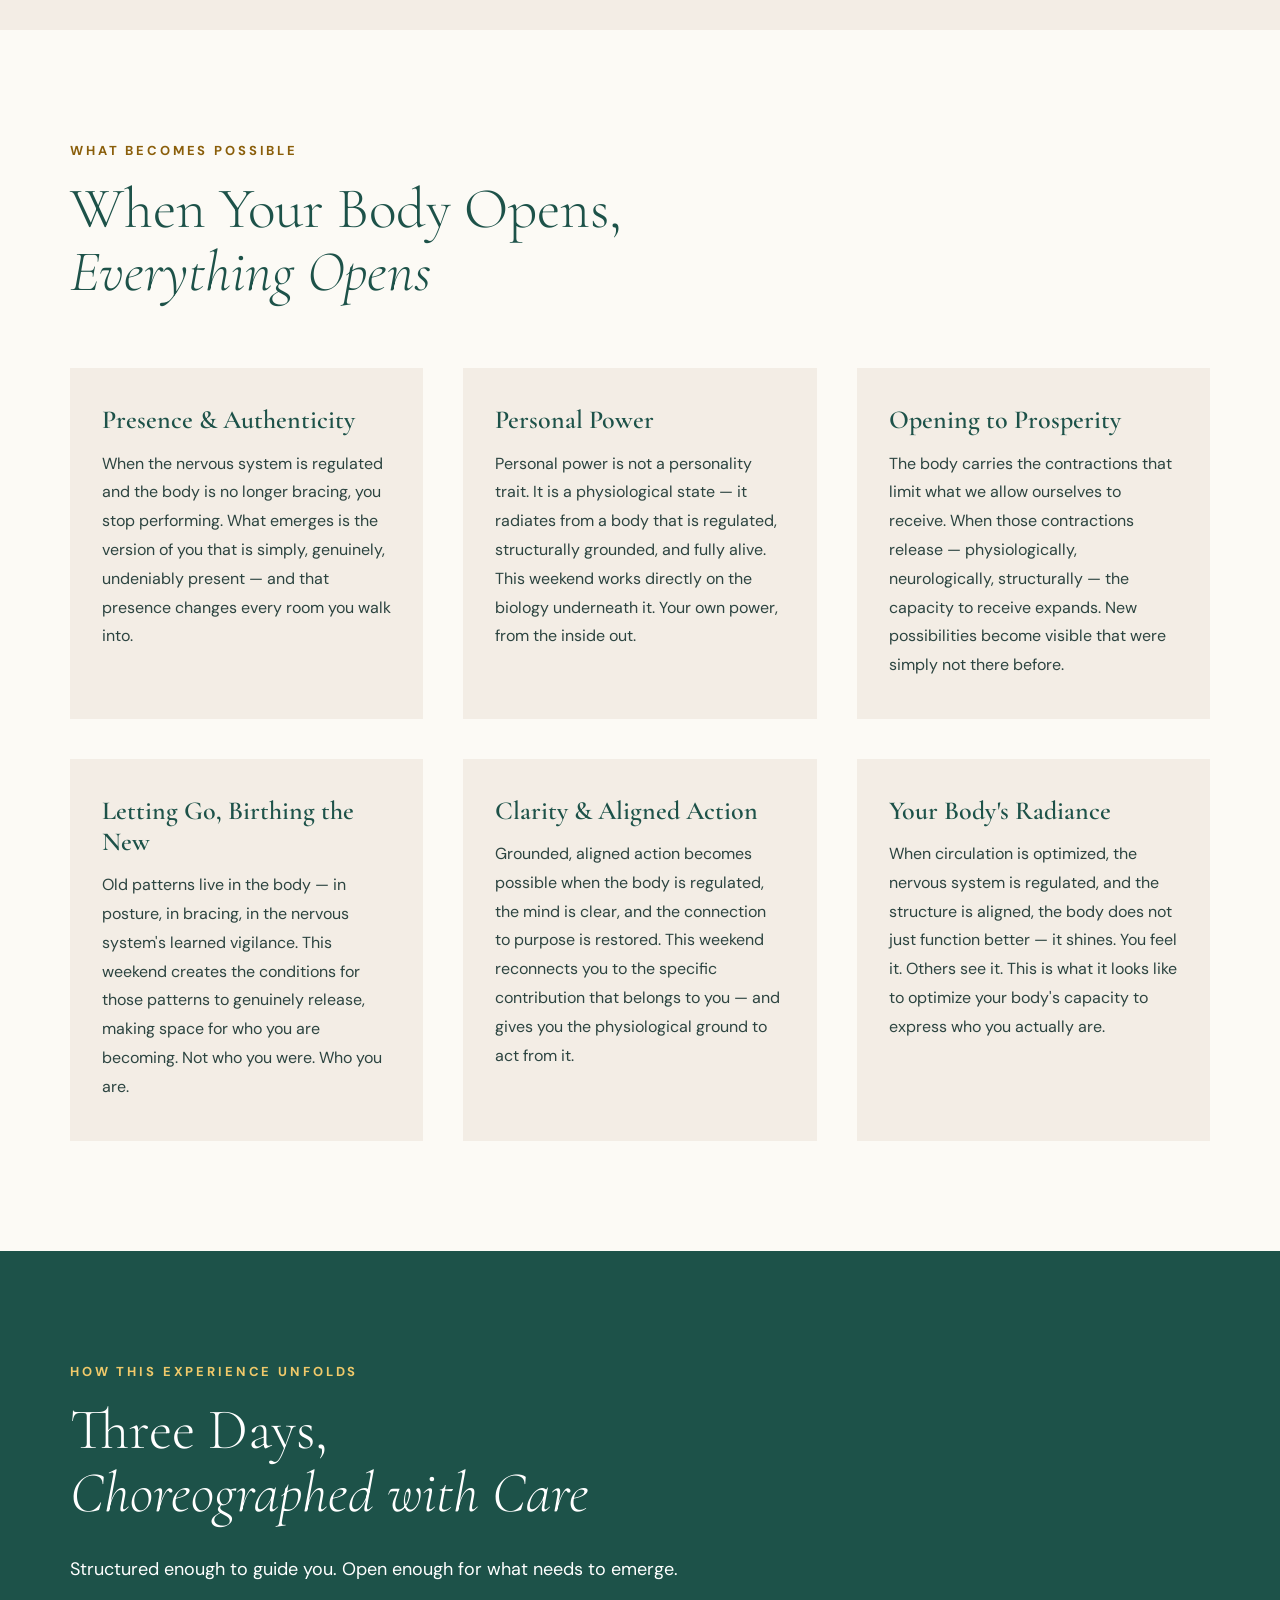
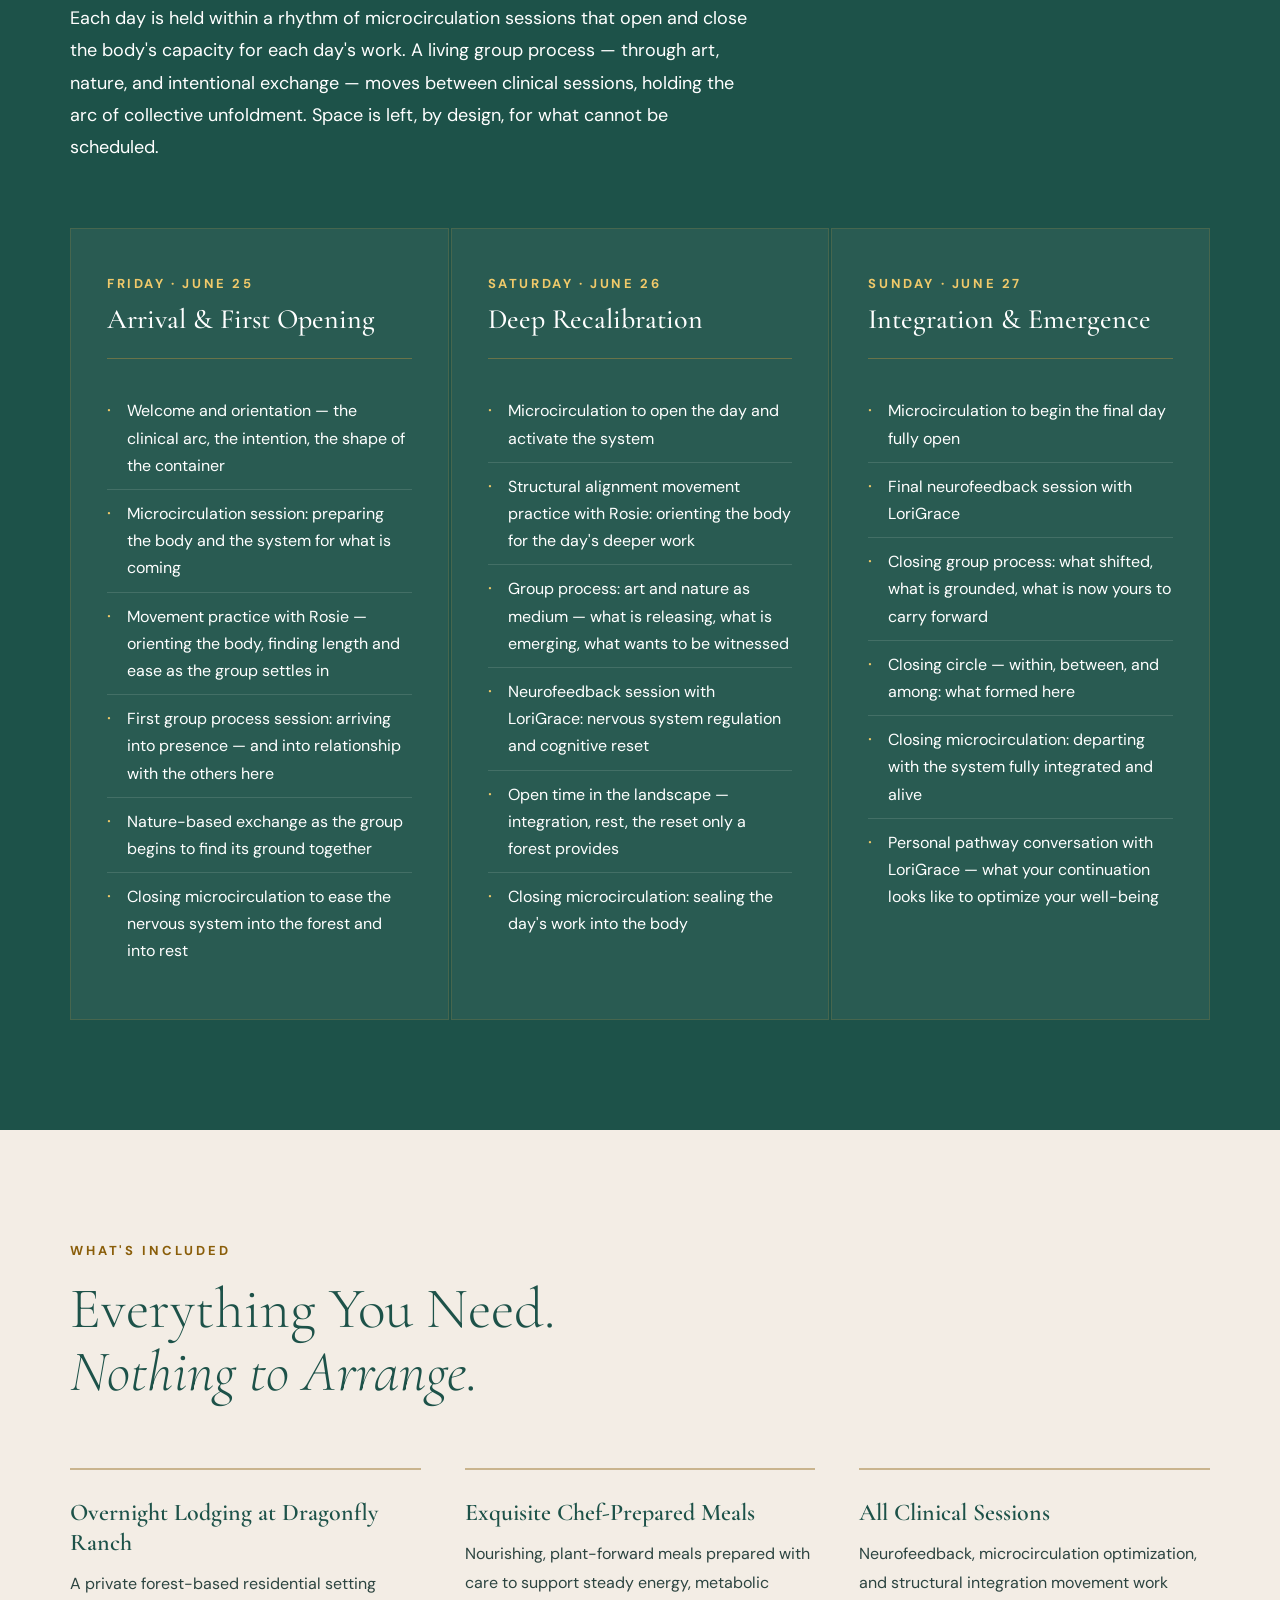
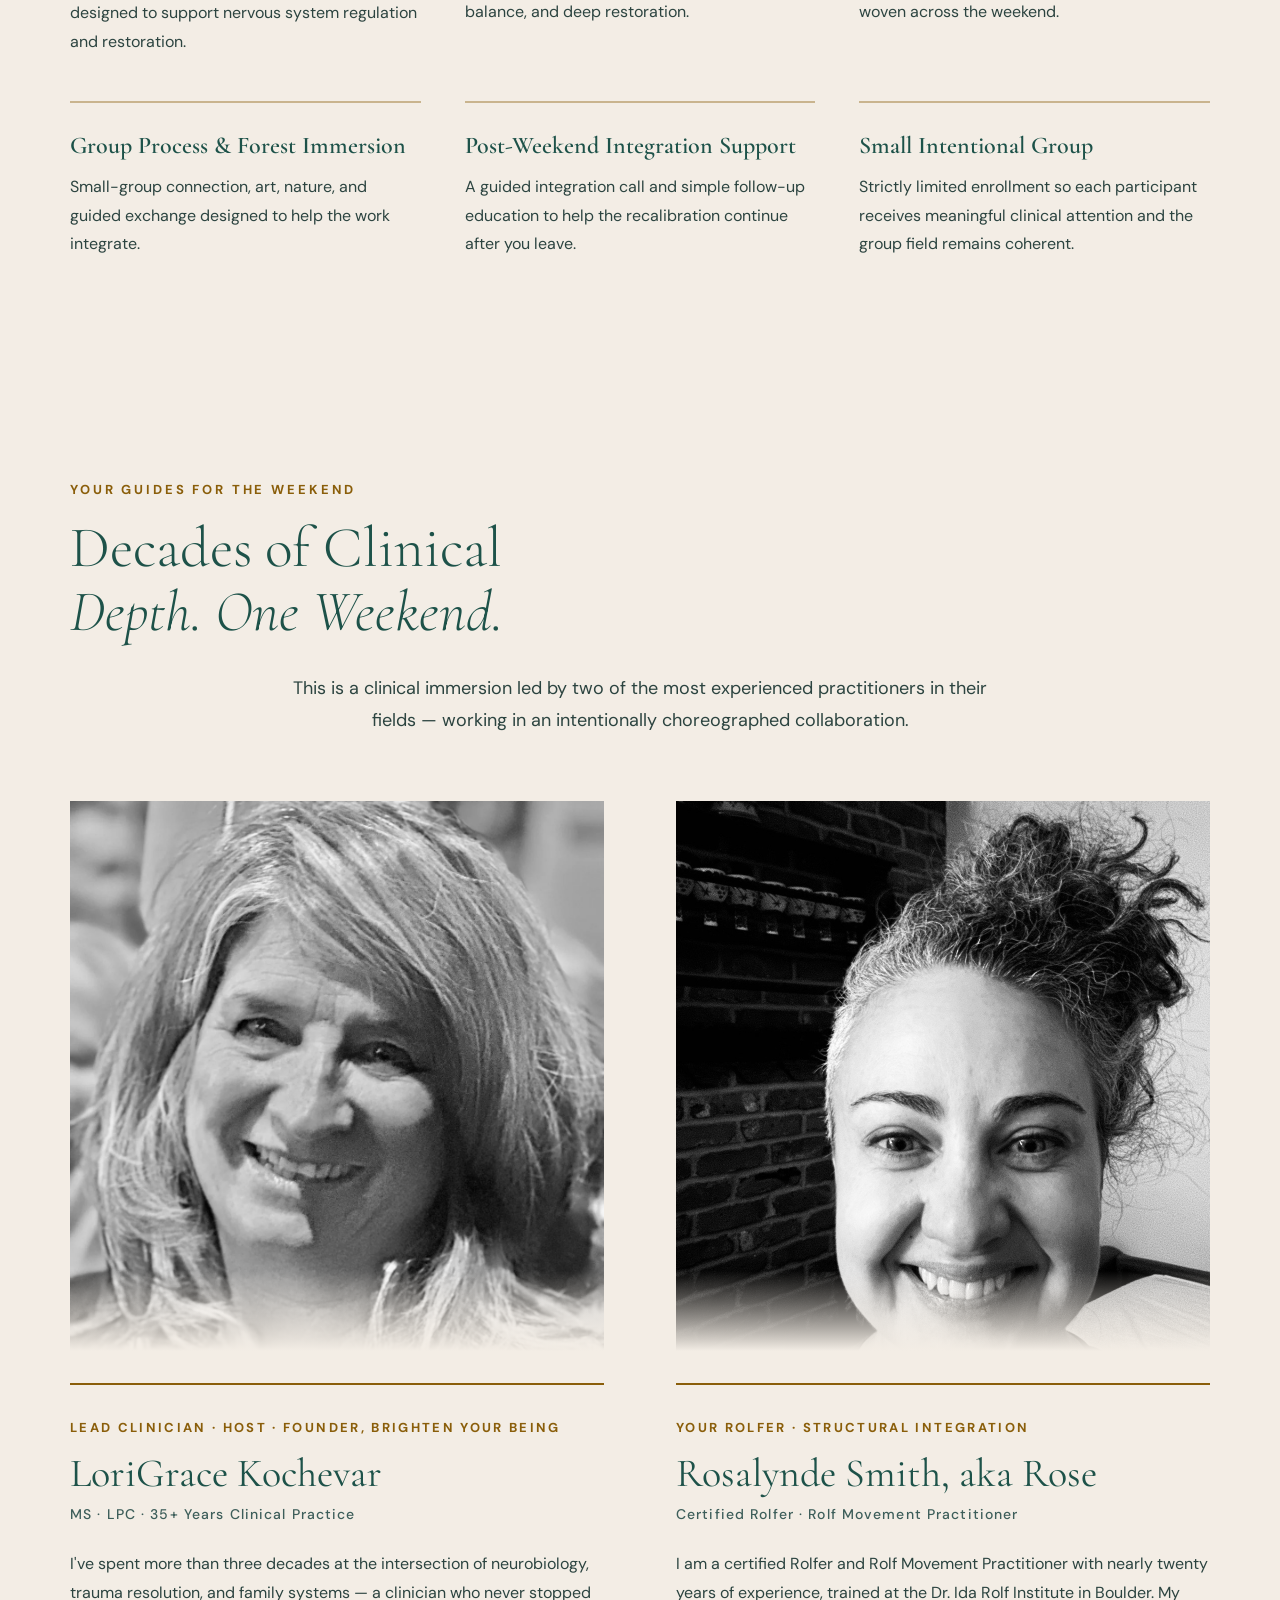
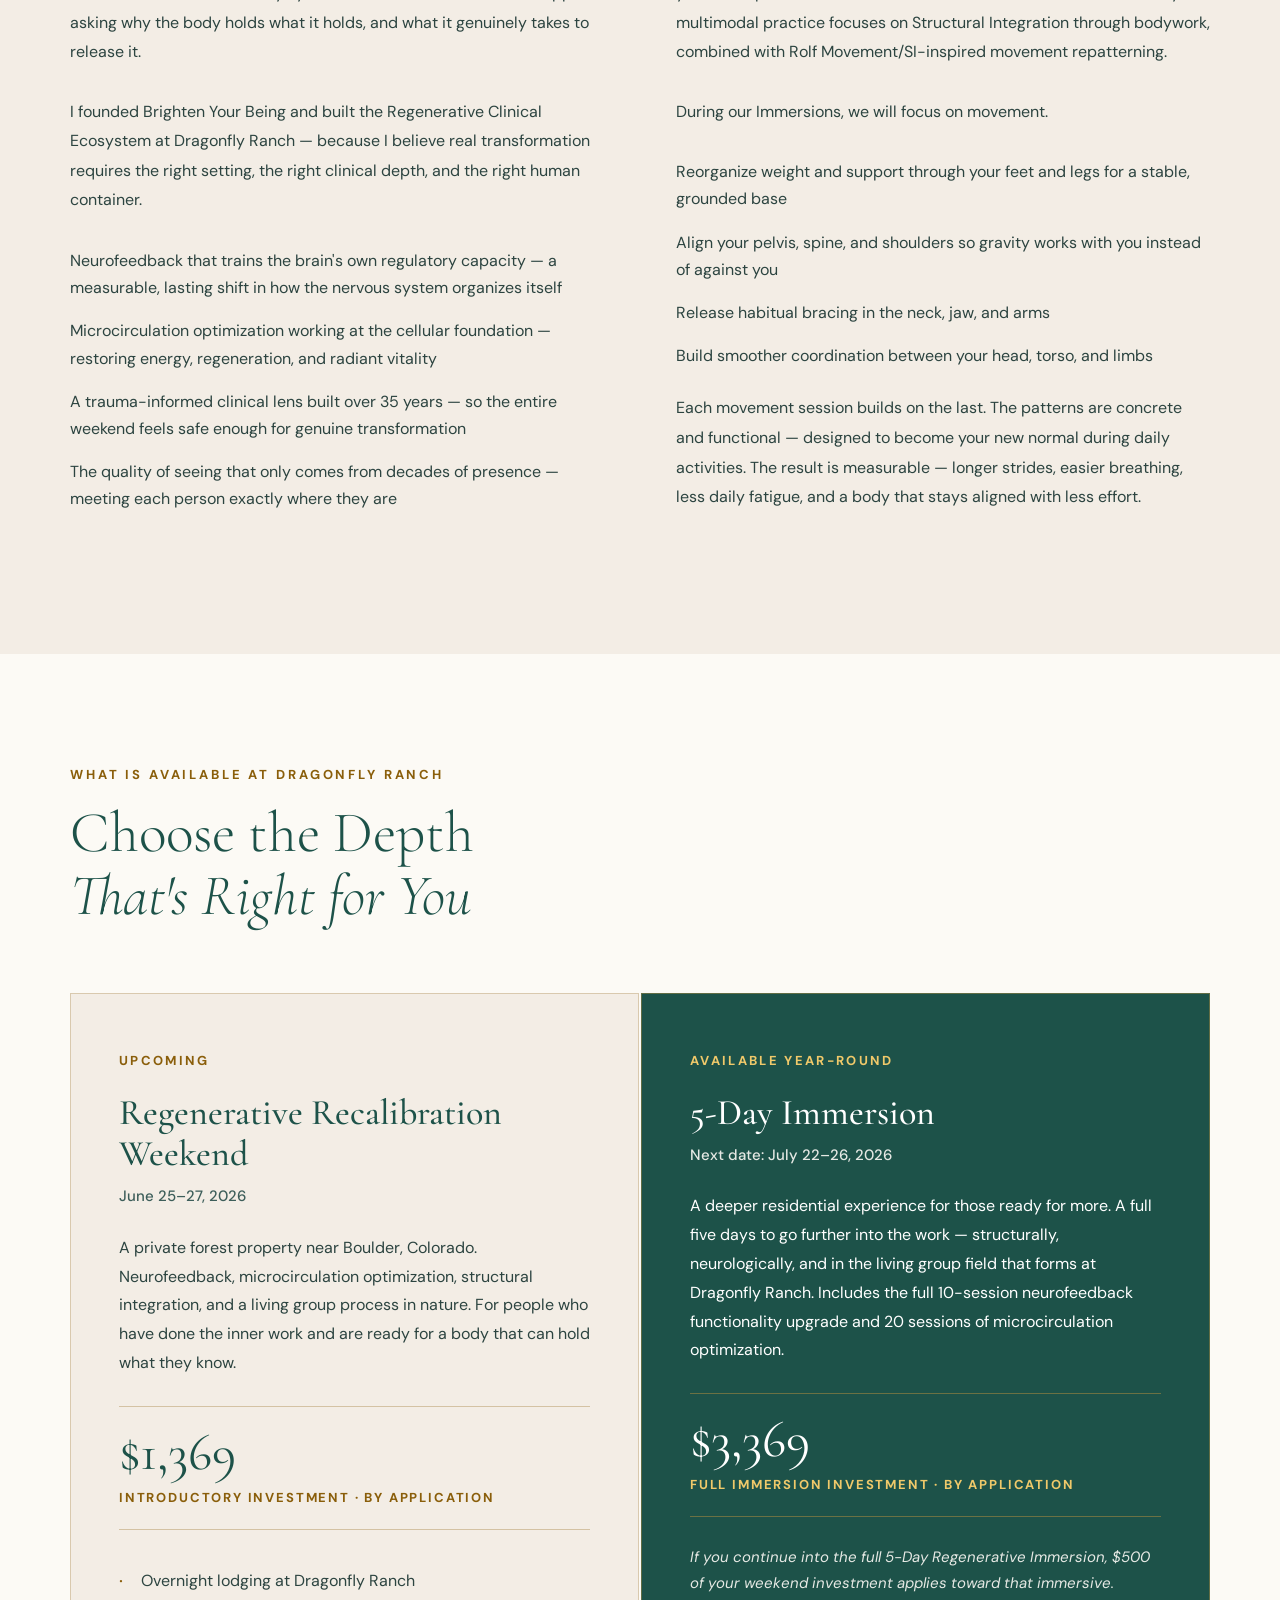
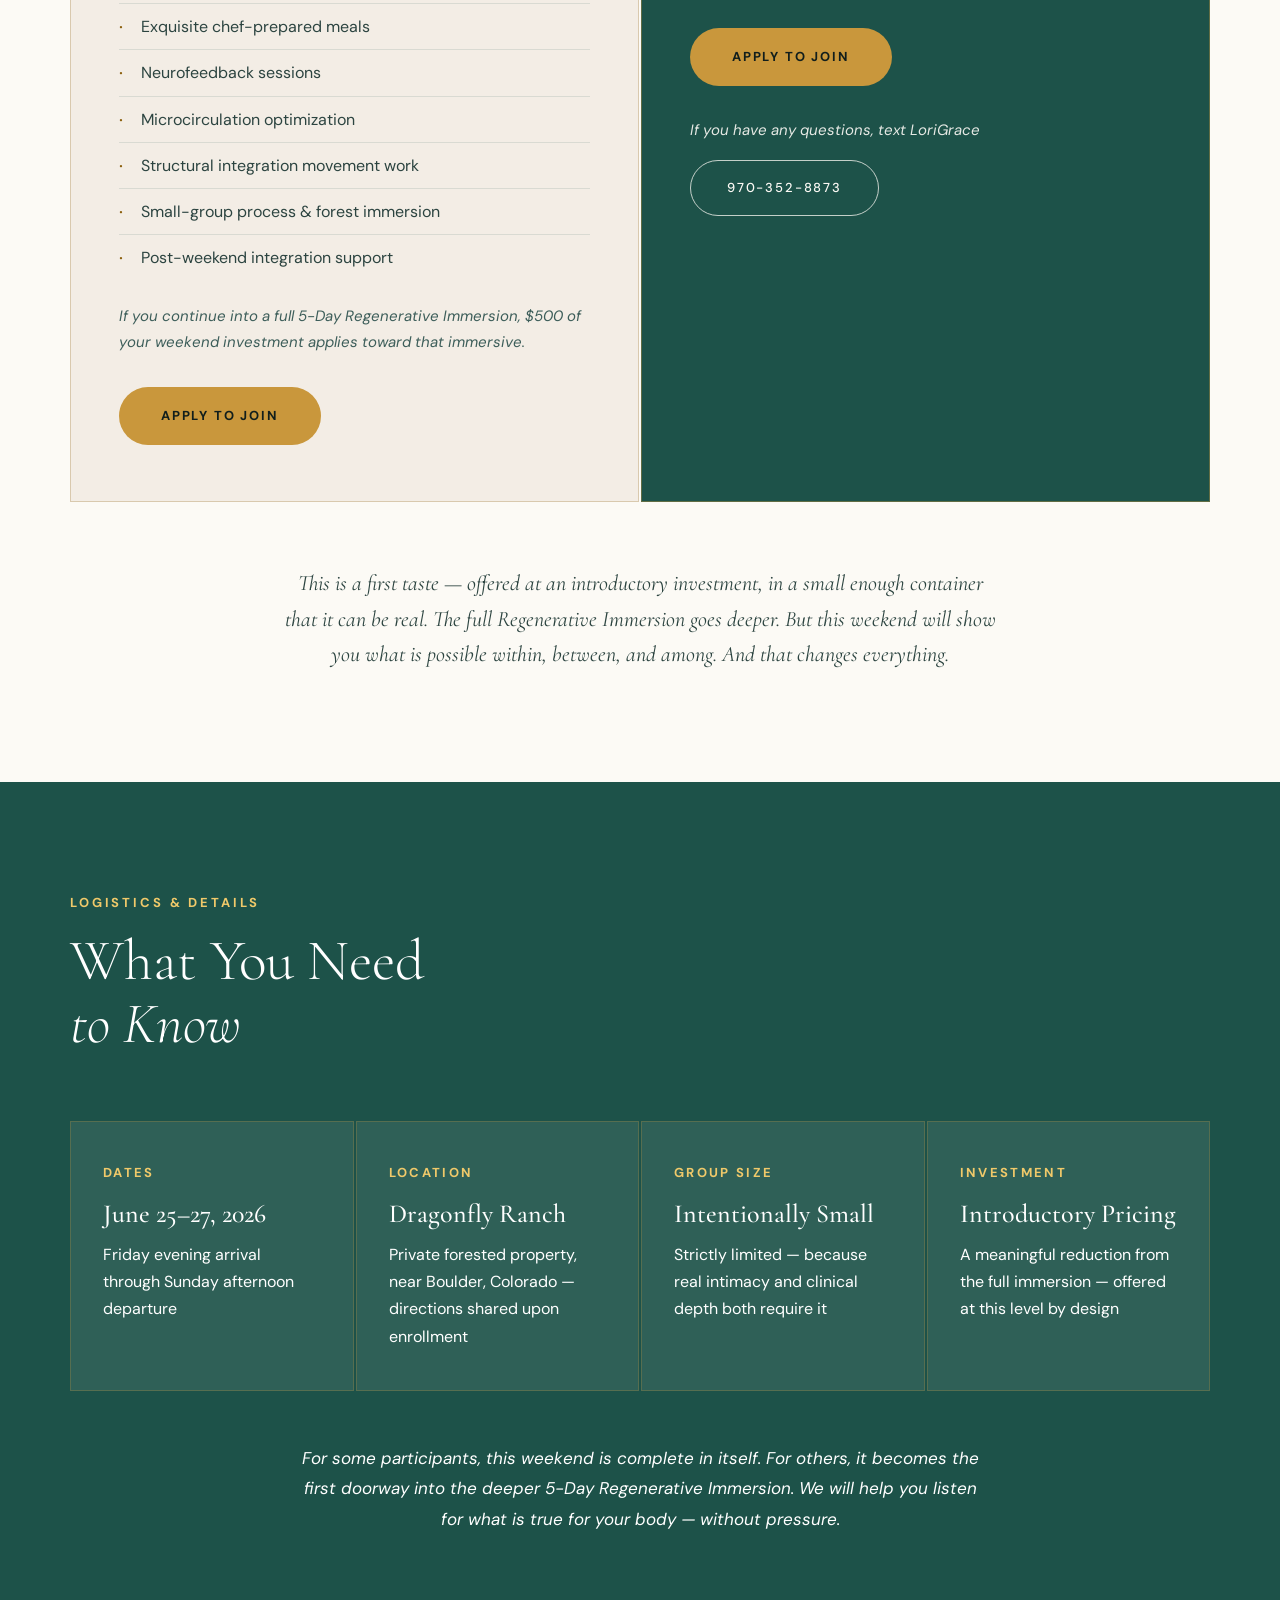
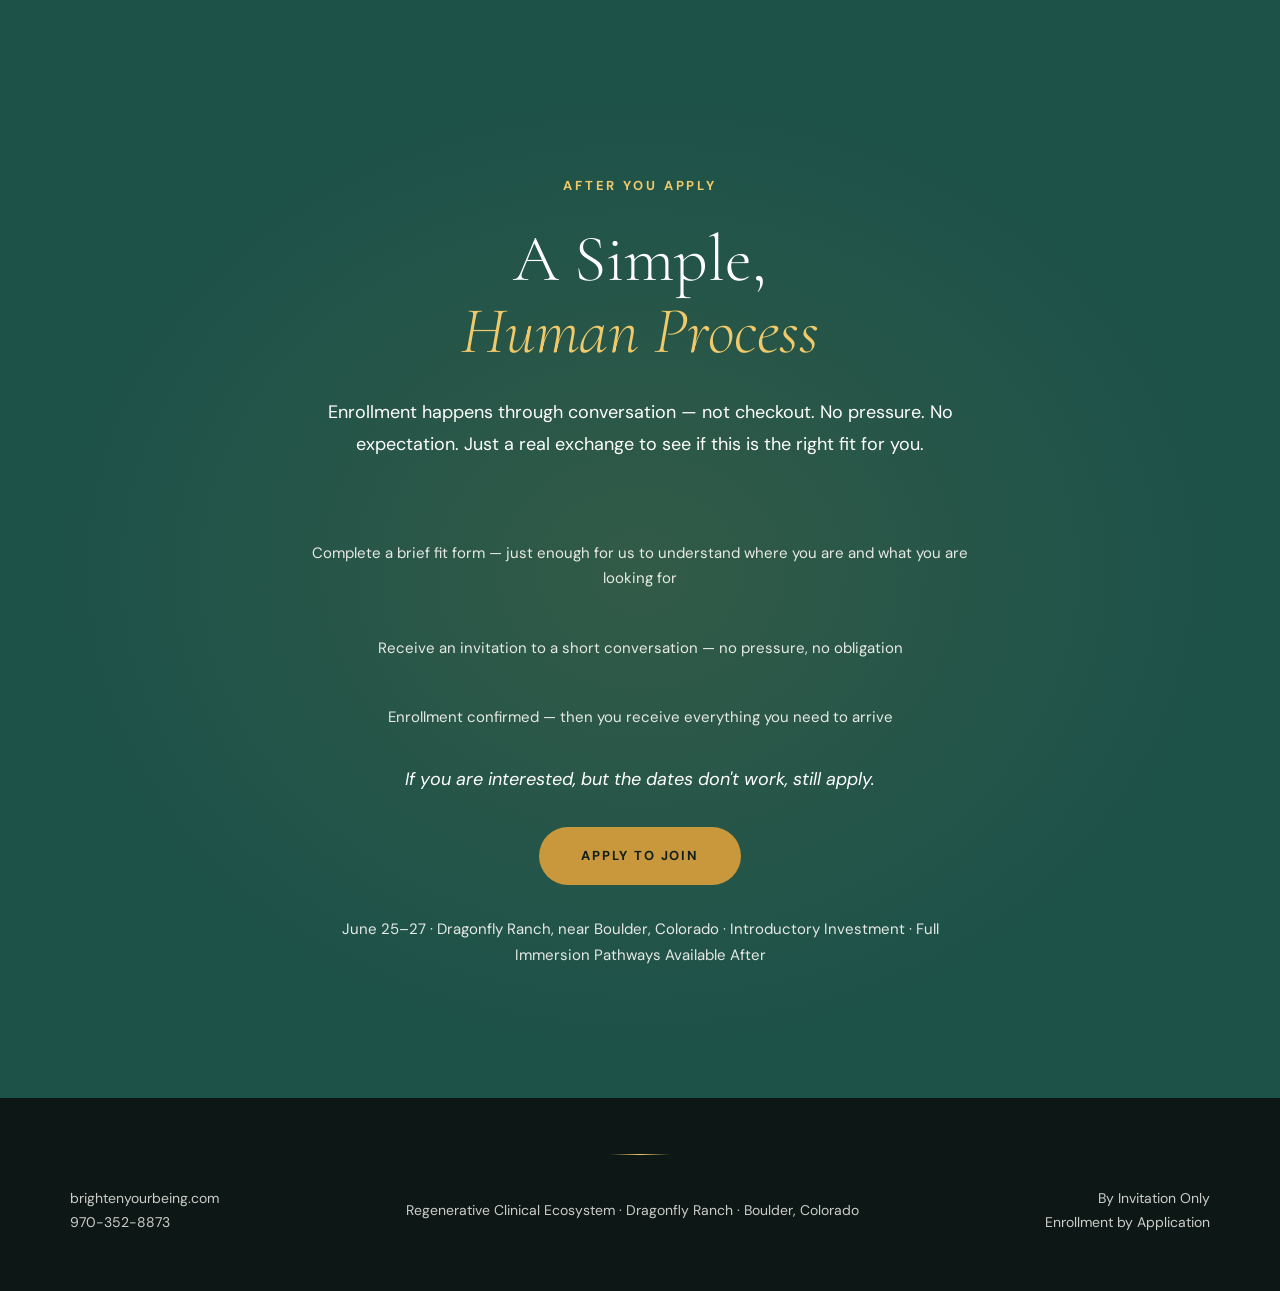
==== commit 8de6e762: "fixed" ====
--- a/index.html
+++ b/index.html
@@ -25,6 +25,7 @@
       </h1>
       <p class="hero-subhead">
         The Threshold Weekend. The Full Immersion. Both Begin Here.<br>
+        <br>
         For those who've done the inner work and are ready for the body to follow — a clinical immersive for nervous system regulation, structural integration, and embodied renewal.
       </p>
       <div class="hero-cta-row">
@@ -34,23 +35,23 @@
     </div>
     <div class="hero-panel">
       <div class="hero-panel-item">
-        <p class="panel-label">Dates</p>
-        <p class="panel-value">June 26–28, July 22–26</p>
+        <h2 class="panel-label">Dates</h2>
+        <h3 class="panel-value">June 26–28, July 22–26</h3>
         <p class="panel-sub">2.5 Days or 5 — Begin Where You're Ready</p>
       </div>
       <div class="hero-panel-item">
-        <p class="panel-label">Location</p>
-        <p class="panel-value">Dragonfly Ranch</p>
+        <h2 class="panel-label">Location</h2>
+        <h3 class="panel-value">Dragonfly Ranch</h3>
         <p class="panel-sub">Private forest property, 8 miles outside Boulder</p>
       </div>
       <div class="hero-panel-item">
-        <p class="panel-label">Enrollment</p>
-        <p class="panel-value">Intentionally Small</p>
+        <h2 class="panel-label">Enrollment</h2>
+        <h3 class="panel-value">Intentionally Small</h3>
         <p class="panel-sub">By application</p>
       </div>
       <div class="hero-panel-item">
-        <p class="panel-label">Investment</p>
-        <p class="panel-value">Introductory Pricing</p>
+        <h2 class="panel-label">Investment</h2>
+        <h3 class="panel-value">Introductory Pricing</h3>
         <p class="panel-sub">A meaningful reduction from the full immersion</p>
       </div>
     </div>
@@ -149,17 +150,17 @@
     <p class="section-body fade-in">Transformation doesn't happen in isolation. It moves in three directions at once — and this weekend is designed to open all three.</p>
     <div class="connectivity-grid">
       <div class="conn-card fade-in">
-        <p class="conn-direction">Within</p>
+        <h2 class="conn-direction">Within</h2>
         <p class="conn-subtitle">Returning to Yourself</p>
         <p class="conn-body">The clinical work creates the conditions for genuine self-discovery — not as concept, but as felt experience. Old ways of holding, bracing, and contracting begin to release. What remains is more essentially you: your authentic presence, your personal power, the charisma that radiates from a body and nervous system that are no longer at war with themselves. You come home to yourself — and begin to act from that ground.</p>
       </div>
       <div class="conn-card fade-in">
-        <p class="conn-direction">Between</p>
+        <h2 class="conn-direction">Between</h2>
         <p class="conn-subtitle">What Forms Between People</p>
         <p class="conn-body">A small group of people, each choosing to invest in themselves at this level, creates something rare: the conditions for authentic relationship. Not networking. Not performance. The kind of connection that forms when people are genuinely present, genuinely open, and moving through something real together. The relationships that begin here have a particular quality — because they begin in honesty.</p>
       </div>
       <div class="conn-card fade-in">
-        <p class="conn-direction">Among</p>
+        <h2 class="conn-direction">Among</h2>
         <p class="conn-subtitle">The Collective That Emerges</p>
         <p class="conn-body">There is something that becomes available when a group of aligned people open together — a collective intelligence, a shared field, a sense of what is possible that exceeds what any individual could arrive at alone. The forest, the art, the nature, the conversations that move between sessions — these are not the backdrop. They are the medium through which something larger than any one person comes into view.</p>
       </div>
@@ -175,31 +176,31 @@
       <div class="process-items">
         <div class="process-item fade-in">
           <div>
-            <p class="process-item-title">Art &amp; Nature as Language</p>
+            <h2 class="process-item-title">Art &amp; Nature as Language</h2>
             <p class="process-item-body">Some of what shifts this weekend does not have words yet. The land, creative expression, and the natural world offer a different kind of language — one the body already speaks. These become the medium through which inner shifts find outward form.</p>
           </div>
         </div>
         <div class="process-item fade-in">
           <div>
-            <p class="process-item-title">Choreographed Exchange</p>
+            <h2 class="process-item-title">Choreographed Exchange</h2>
             <p class="process-item-body">Conversations between participants are not left to chance. Intentional exchange processes create the conditions for depth, honesty, and genuine recognition — so that what emerges between people is as meaningful as what emerges within them.</p>
           </div>
         </div>
         <div class="process-item fade-in">
           <div>
-            <p class="process-item-title">Grounded, Aligned Action</p>
+            <h2 class="process-item-title">Grounded, Aligned Action</h2>
             <p class="process-item-body">Unfoldment without direction is just release. This process supports each person in connecting what is opening in the body and in relationship to what is theirs to do — the work, the life, the relationships, the contribution that belongs to them specifically. Clarity. Alignment. Action from the inside out.</p>
           </div>
         </div>
         <div class="process-item fade-in">
           <div>
-            <p class="process-item-title">Opening to What Is Possible</p>
+            <h2 class="process-item-title">Opening to What Is Possible</h2>
             <p class="process-item-body">The body's capacity to receive — prosperity, connection, opportunity, love — expands as its contractions release. The process makes visible what was previously blocked from view, and creates the inner ground to walk toward it.</p>
           </div>
         </div>
       </div>
       <div class="process-aside fade-in">
-        <p class="process-aside-title">This is why the work continues after you leave.</p>
+        <h2 class="process-aside-title">This is why the work continues after you leave.</h2>
         <p class="process-aside-body">Woven around and between every clinical session is a living group process — choreographed conversations that use art, nature, and intentional exchange as the medium. This process is not separate from the bodywork. It is what allows the bodywork to land more deeply, to integrate more fully, and to connect to purpose.<br><br>As the body opens physiologically, the process creates the relational and expressive space for what emerges to be witnessed, spoken, and grounded. Empowerment-based and emergent — guided without being prescribed. What unfolds does so because the conditions are right for it.</p>
       </div>
     </div>
@@ -455,7 +456,7 @@
       <p class="cta-detail fade-in">Receive an invitation to a short conversation — no pressure, no obligation</p>
       <p class="cta-detail fade-in">Enrollment confirmed — then you receive everything you need to arrive</p>
     </div>
-    <p class="cta-body fade-in" style="font-style:italic; margin-bottom:2rem;">If something in you knows it's time for more — this is where that becomes real.</p>
+    <p class="cta-body fade-in" style="font-style:italic; margin-bottom:2rem;">If you are interested, but the dates don't work, still apply.</p>
     <a href="https://info.brightenyourbeing.com/widget/survey/8J2h2x6CcT0ioehCpc5W" class="btn-primary fade-in">Apply to Join</a>
     <p class="cta-detail fade-in" style="margin-top:2rem;">June 25–27 · Dragonfly Ranch, near Boulder, Colorado · Introductory Investment · Full Immersion Pathways Available After</p>
   </div>
--- a/regenerativeweekend.css
+++ b/regenerativeweekend.css
@@ -332,7 +332,7 @@
   gap: 72px; margin-top: 64px;
 }
 .clinician-photo-wrap {
-  width: 100%; height: 380px; overflow: hidden; margin-bottom: 32px; position: relative;
+  width: 100%; height: 550px; overflow: hidden; margin-bottom: 32px; position: relative;
   background: #ddd8cf;
   display: flex; align-items: center; justify-content: center;
 }
@@ -439,6 +439,7 @@
   gap: 2px; margin-top: 64px;
 }
 .question-card {
+  background-color: #ffffff;
   border: 1px solid rgba(138,94,10,0.25);
   padding: 44px 36px; transition: background 0.3s ease;
 }
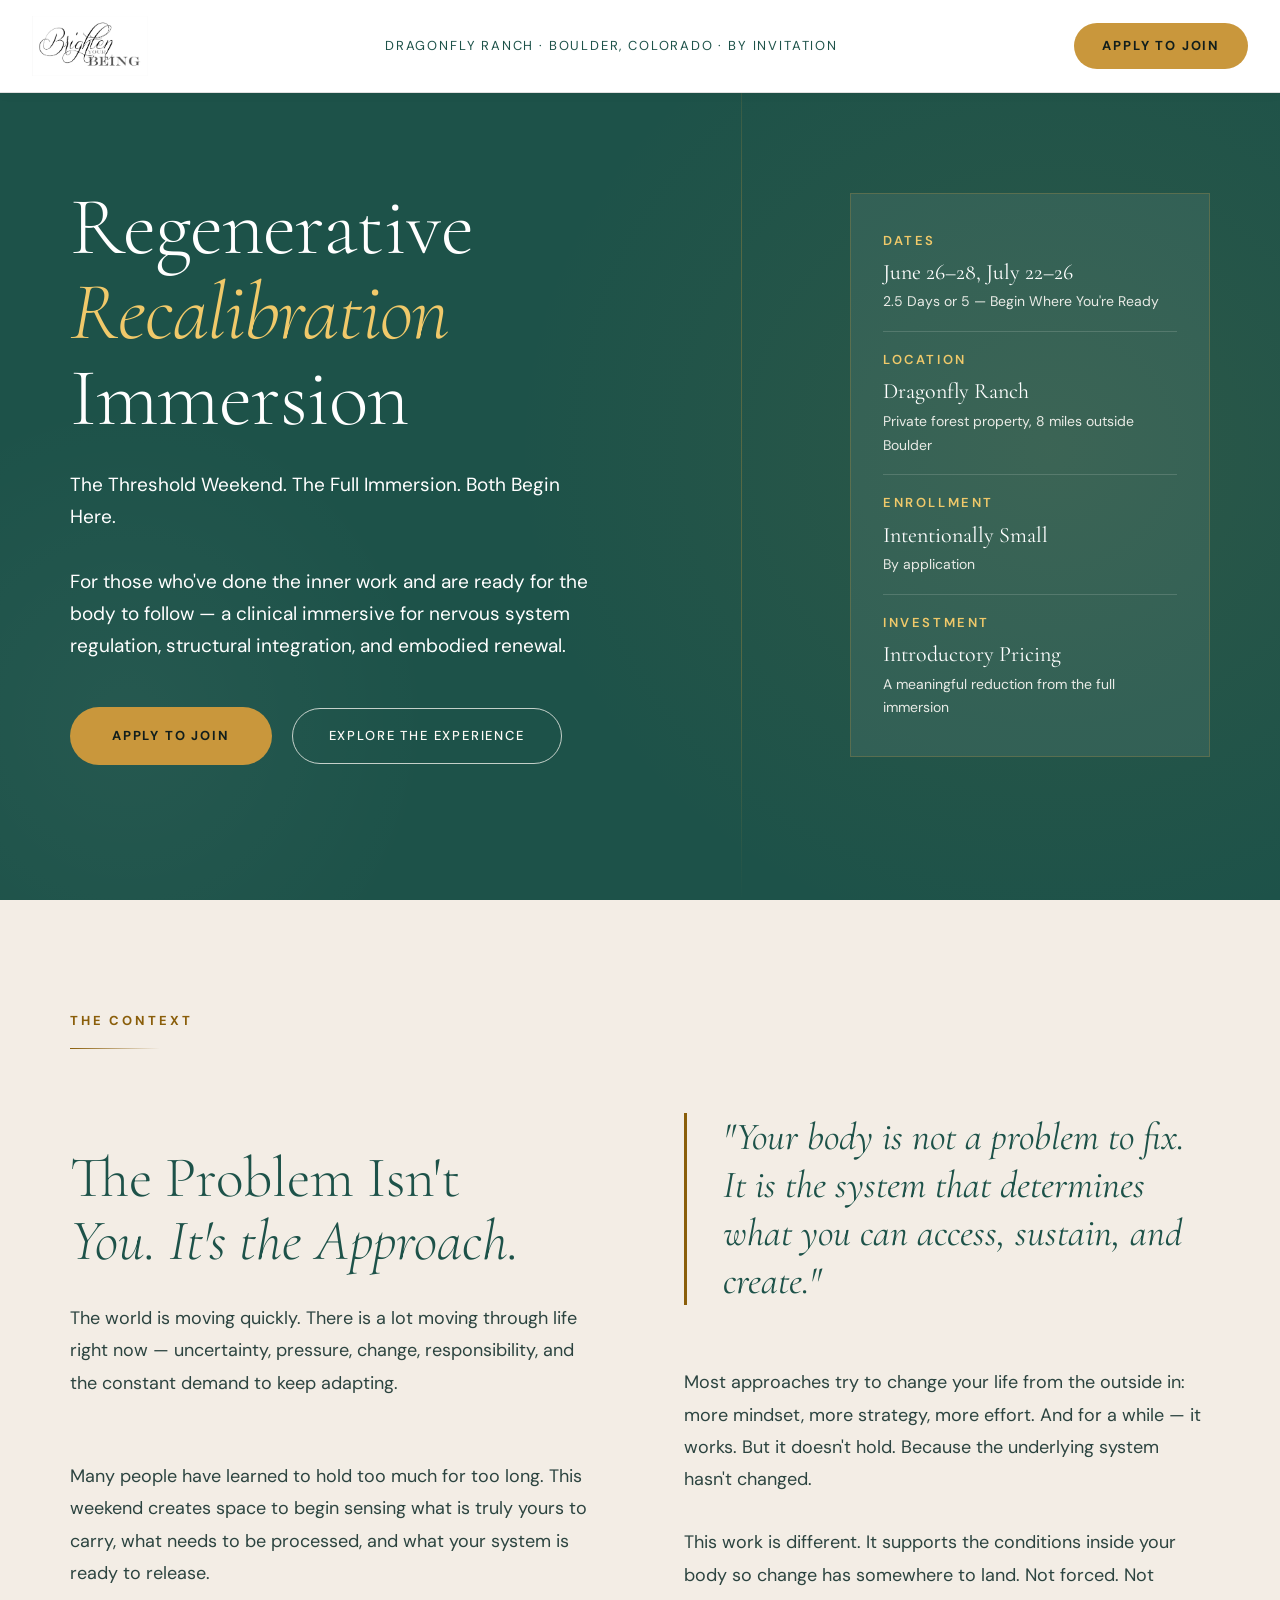
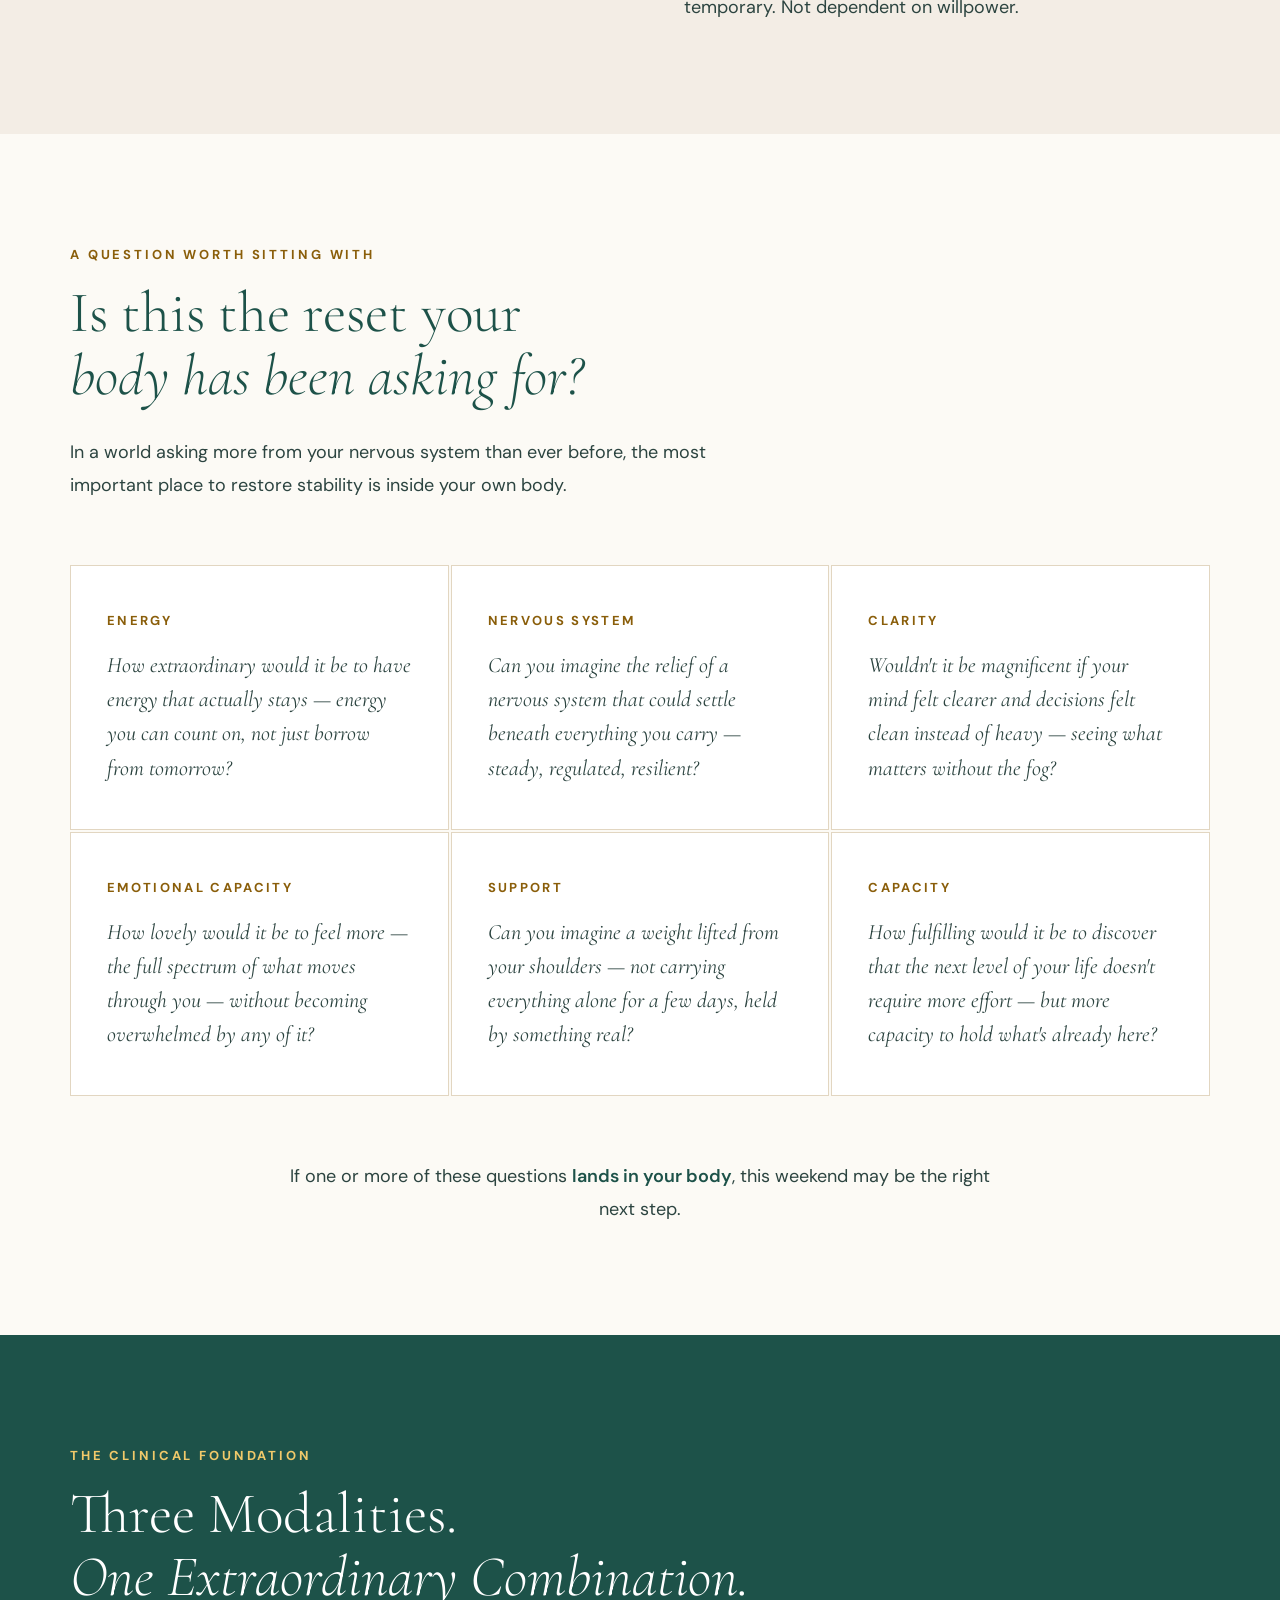
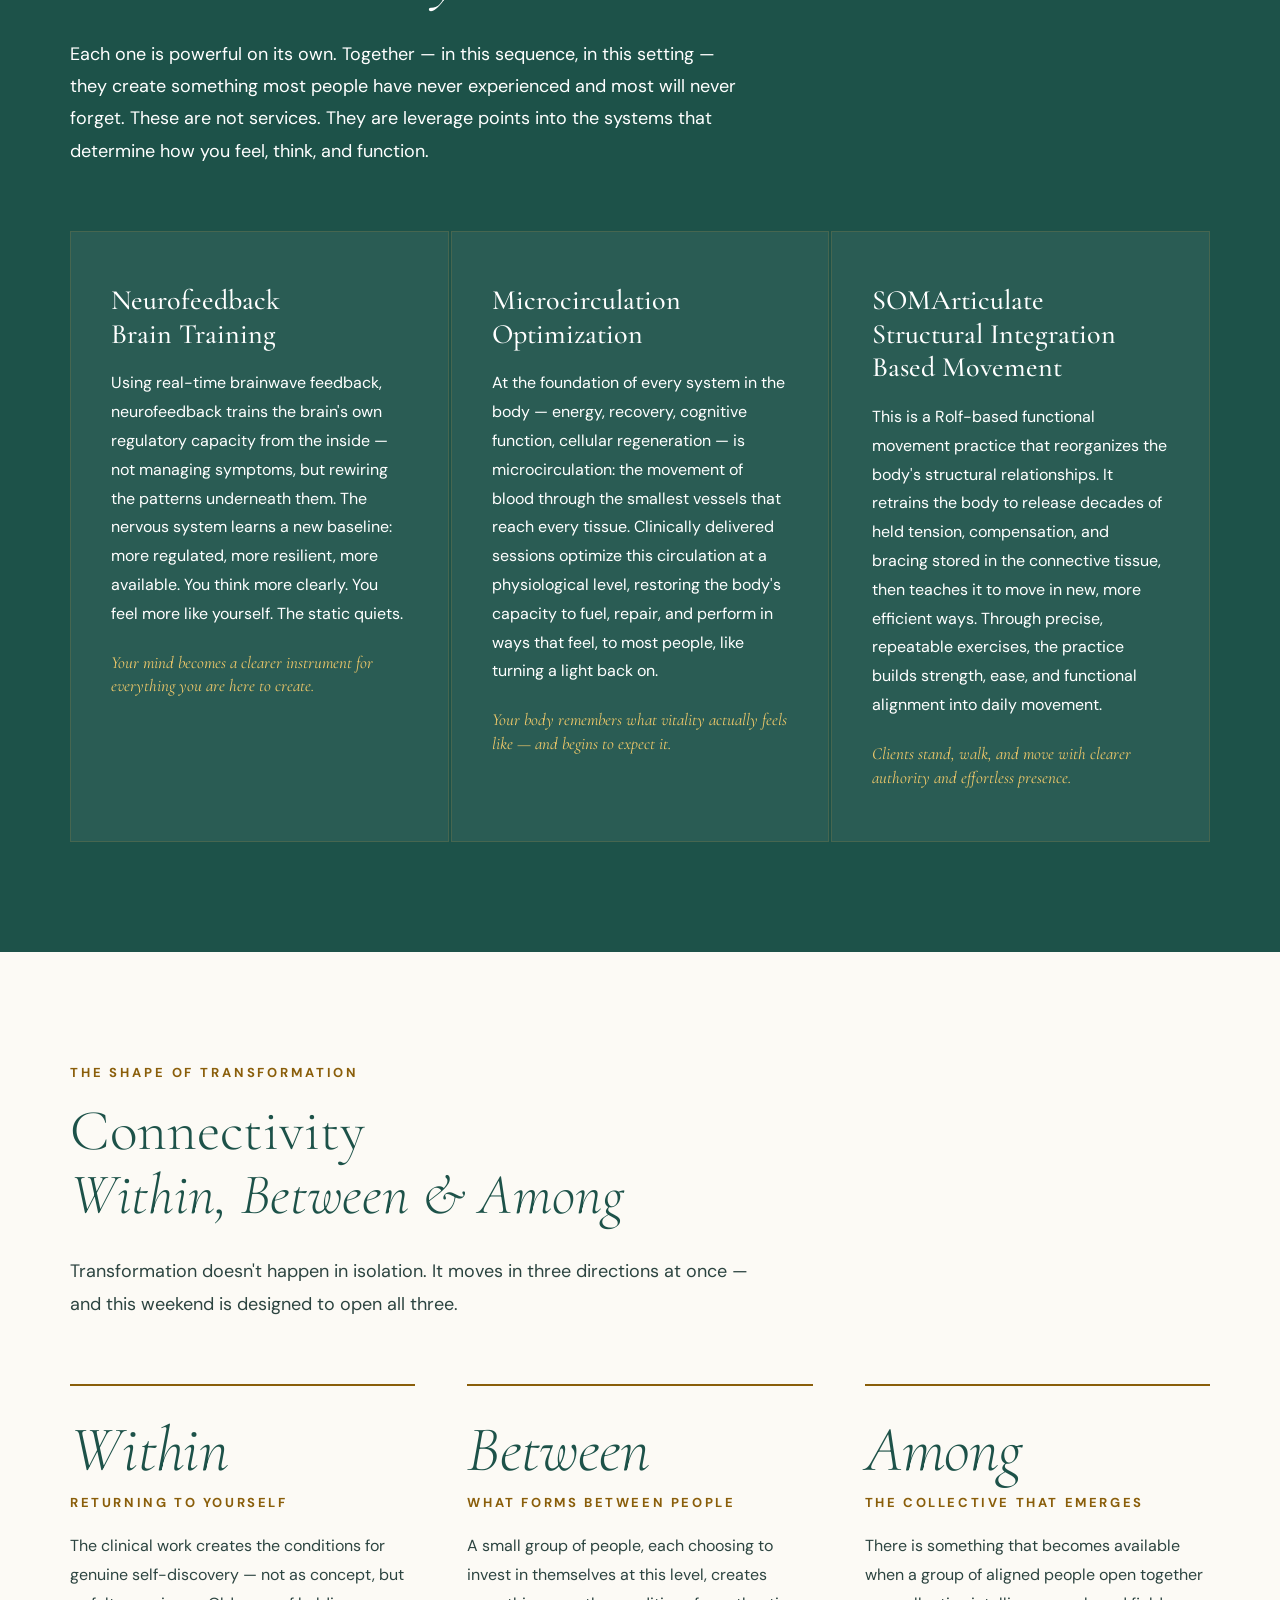
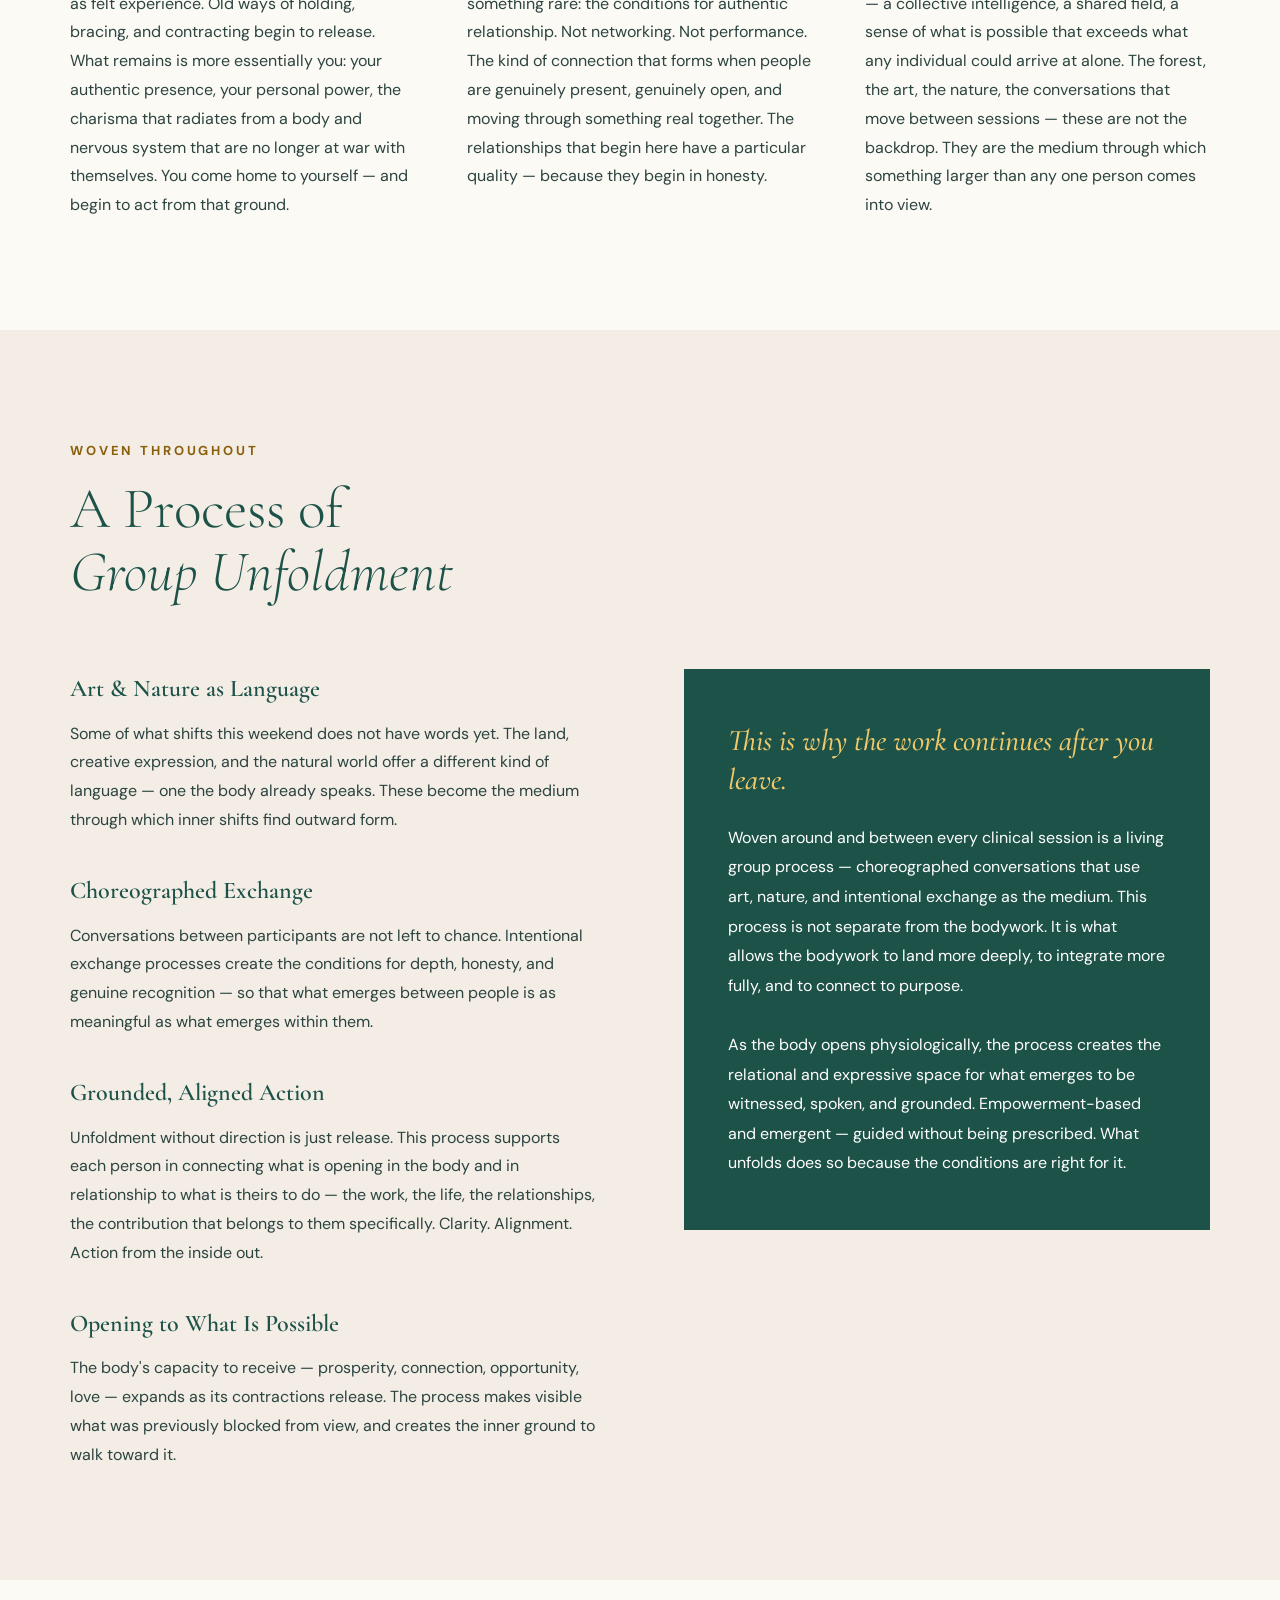
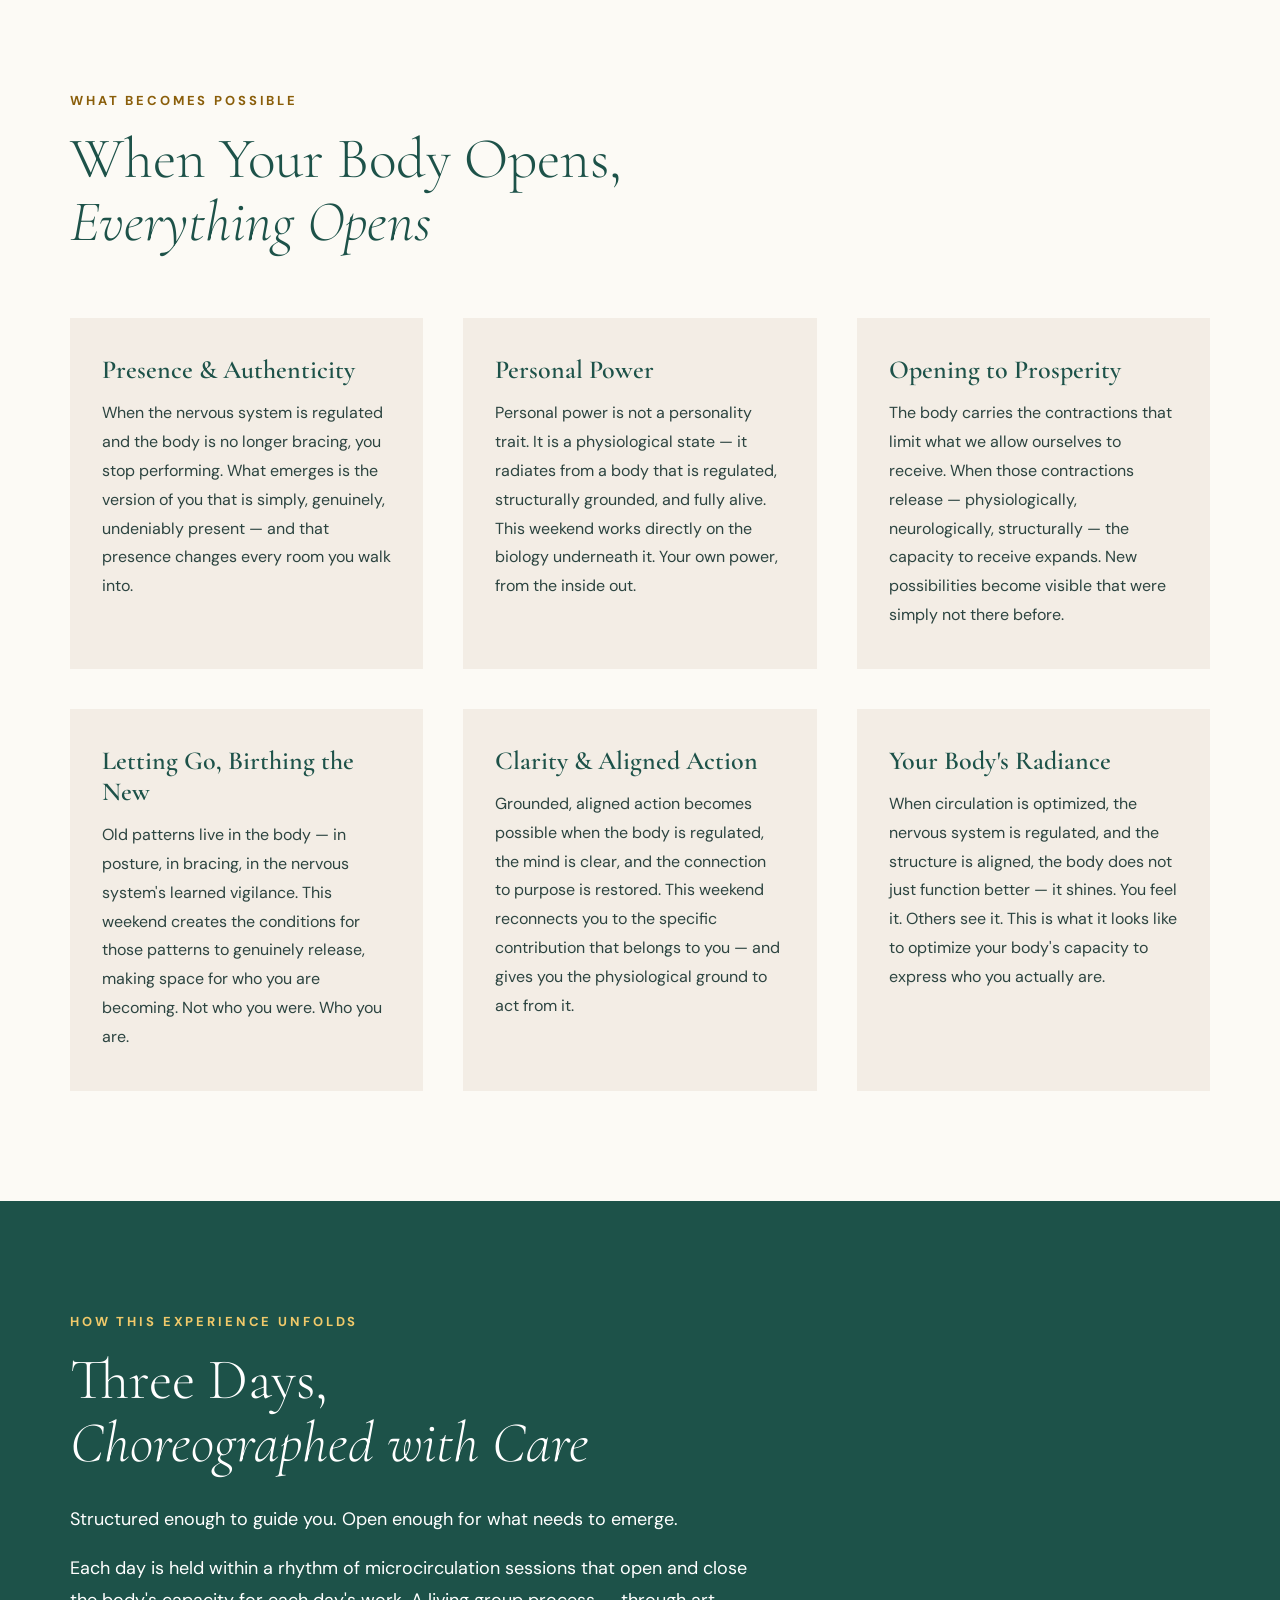
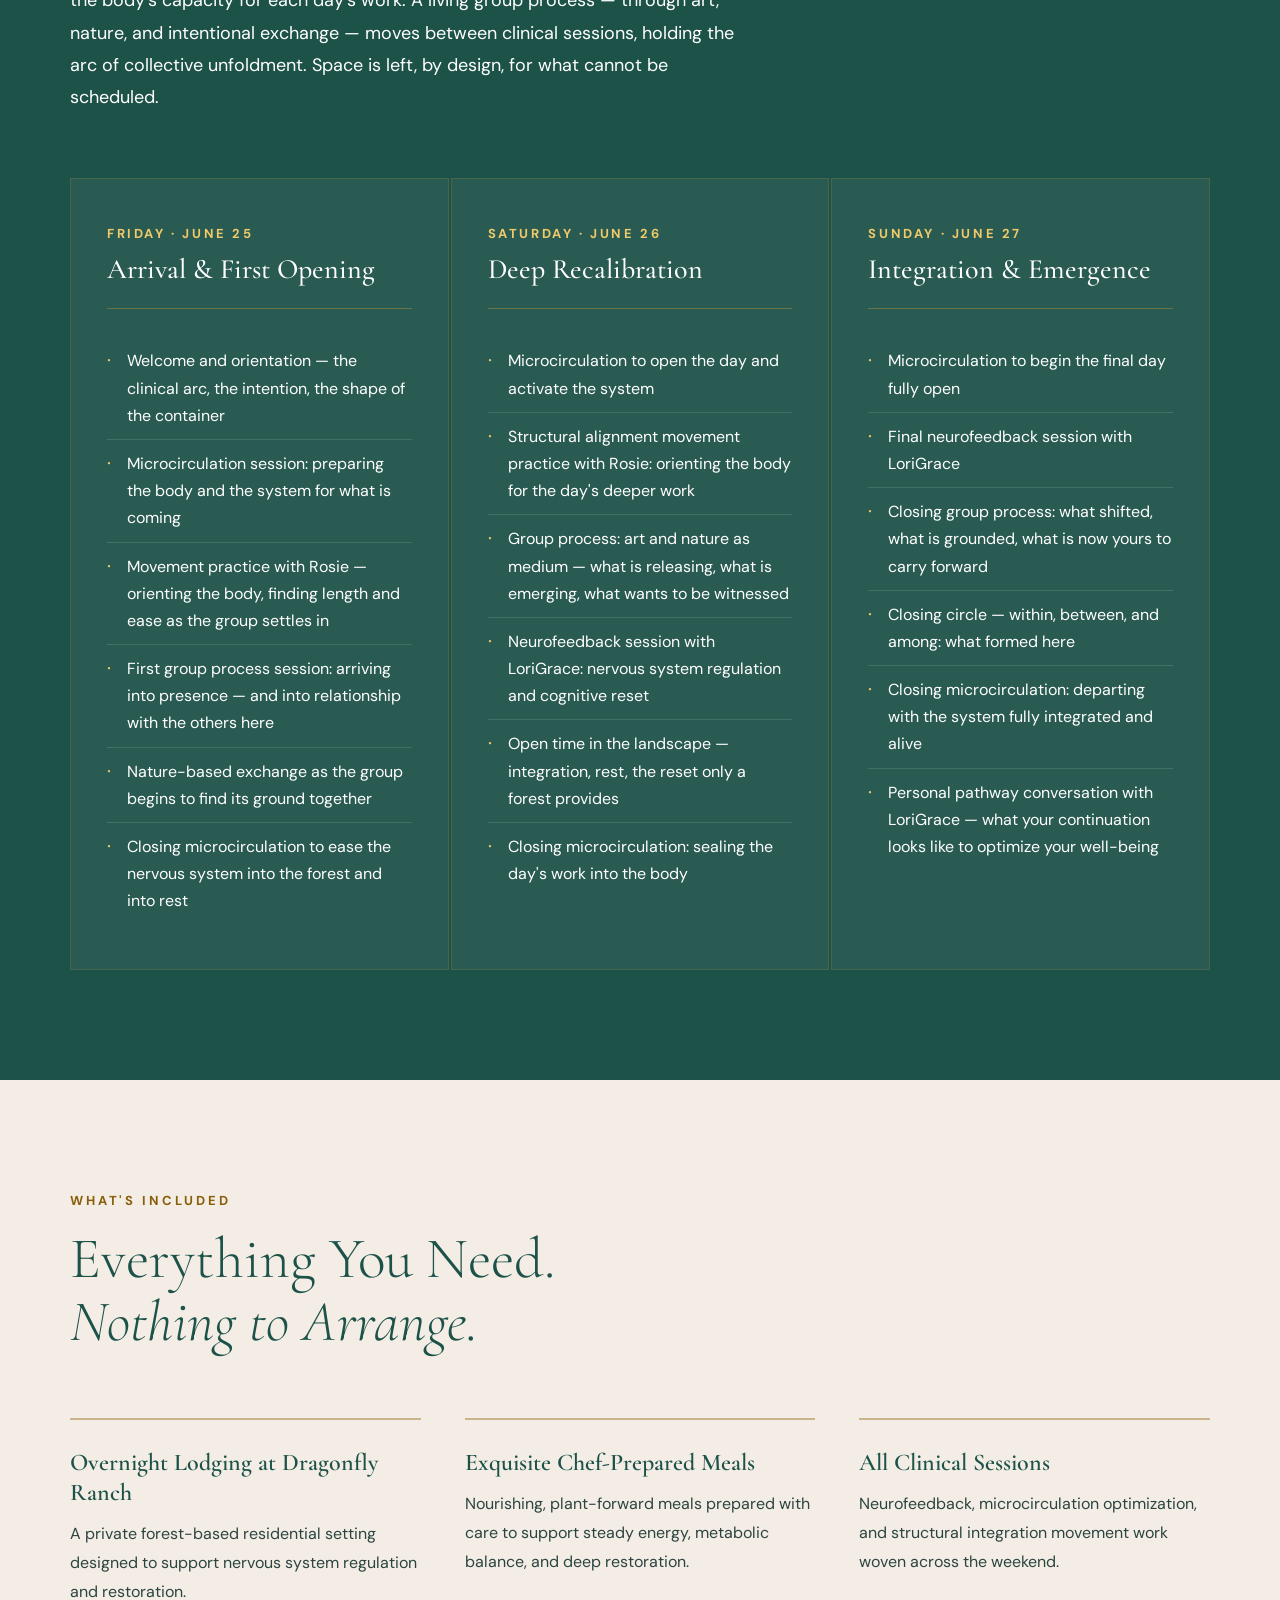
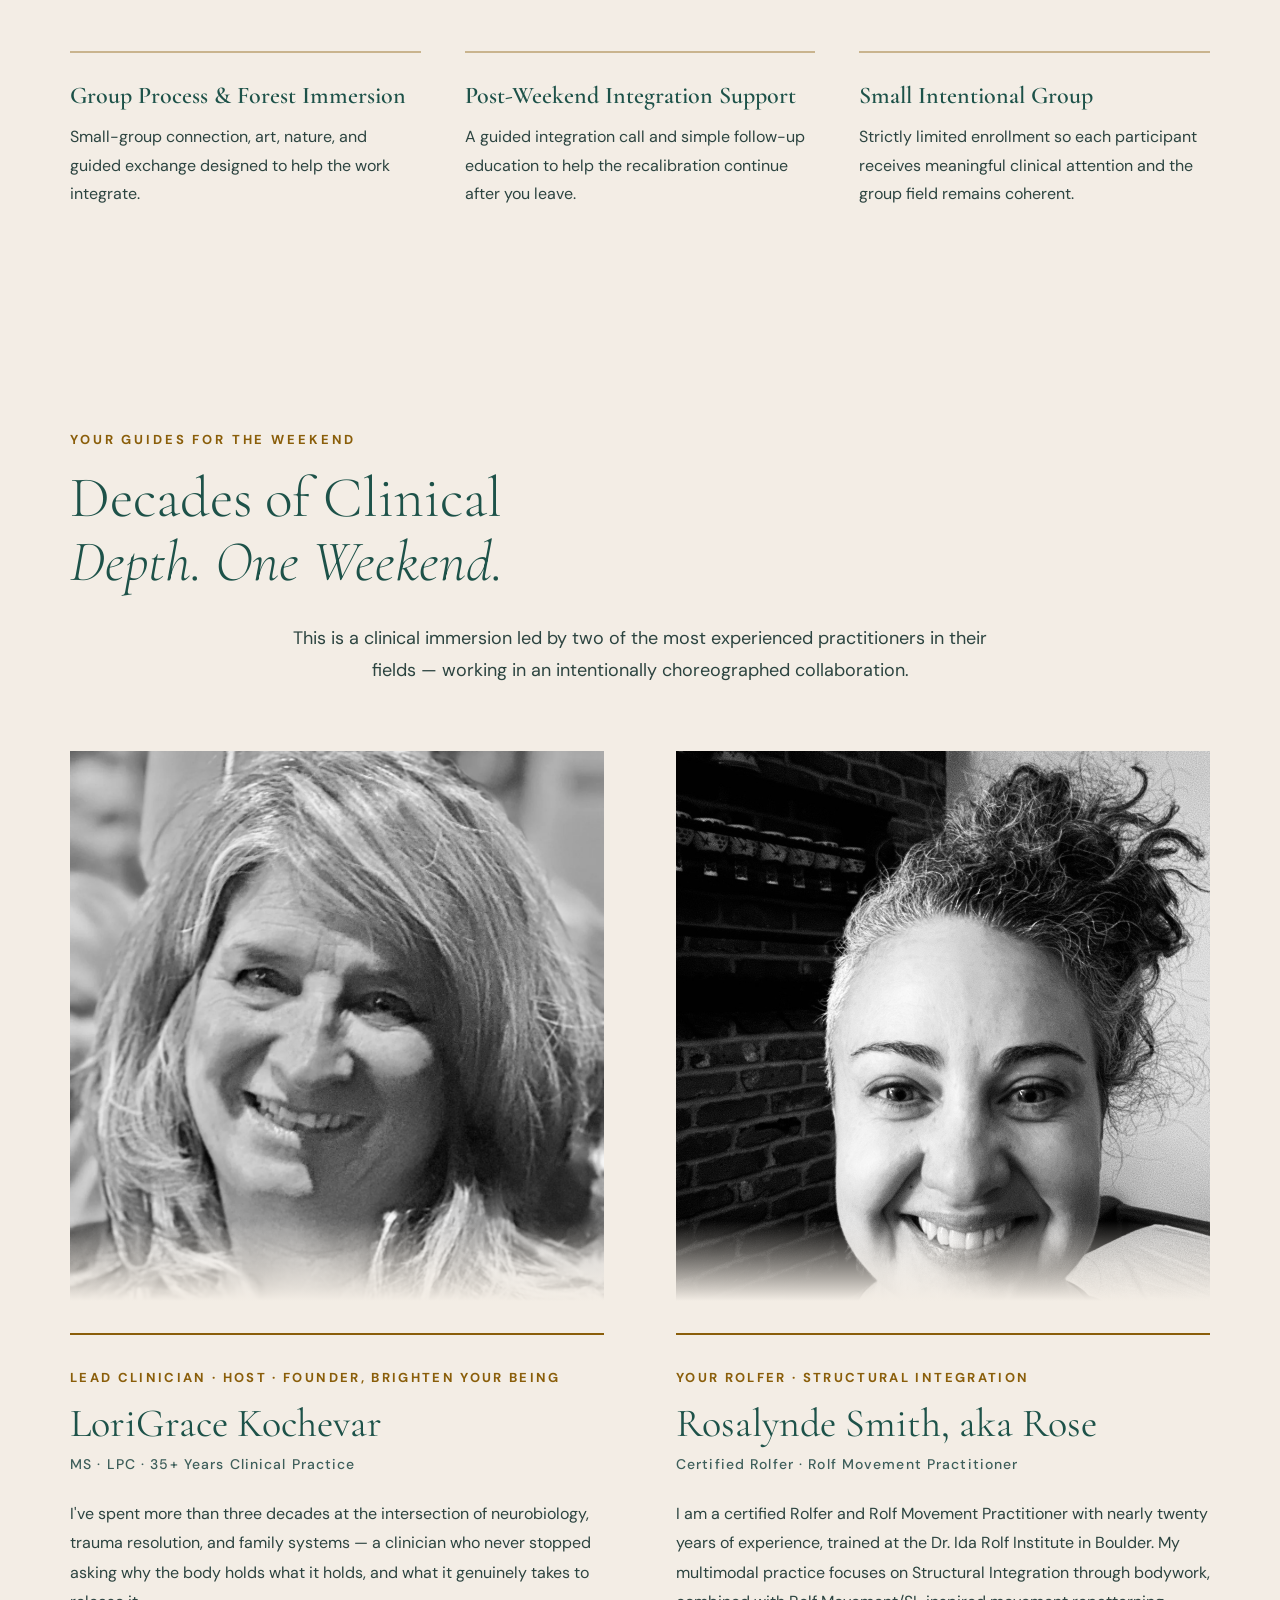
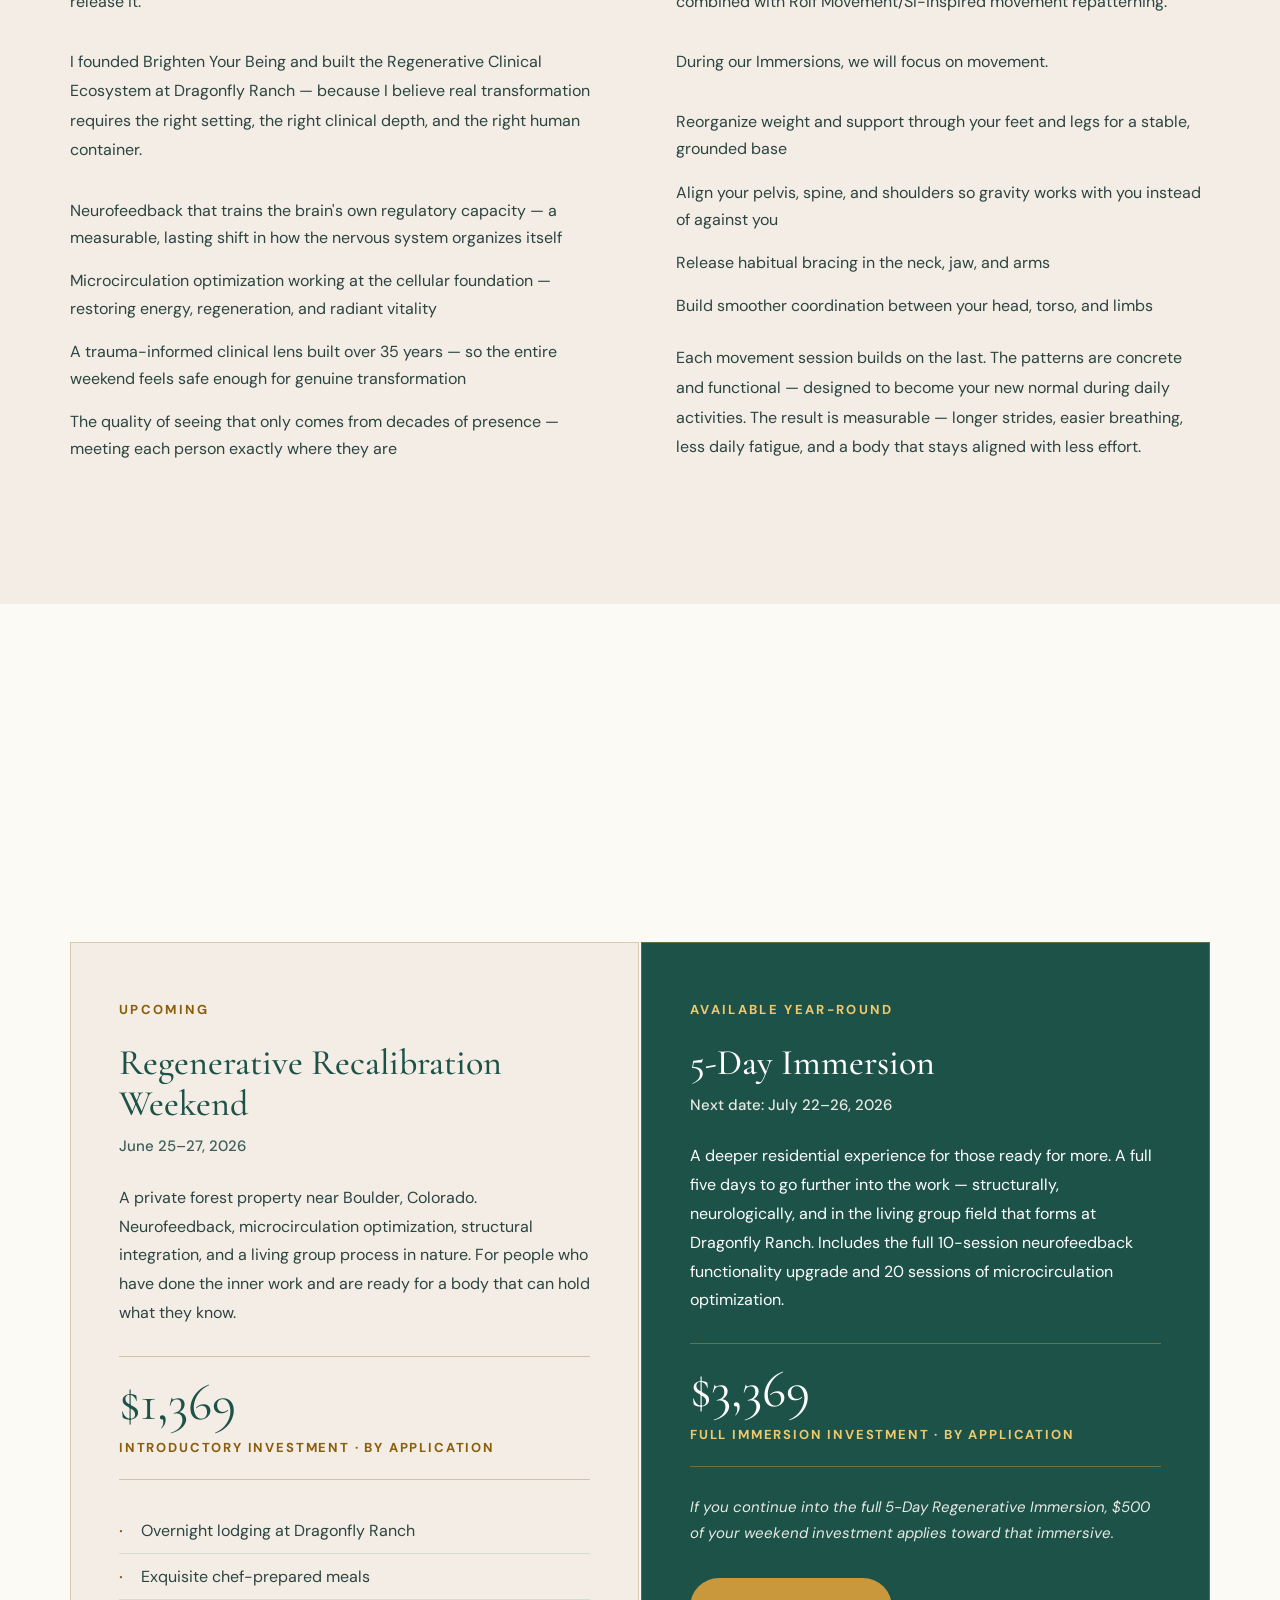
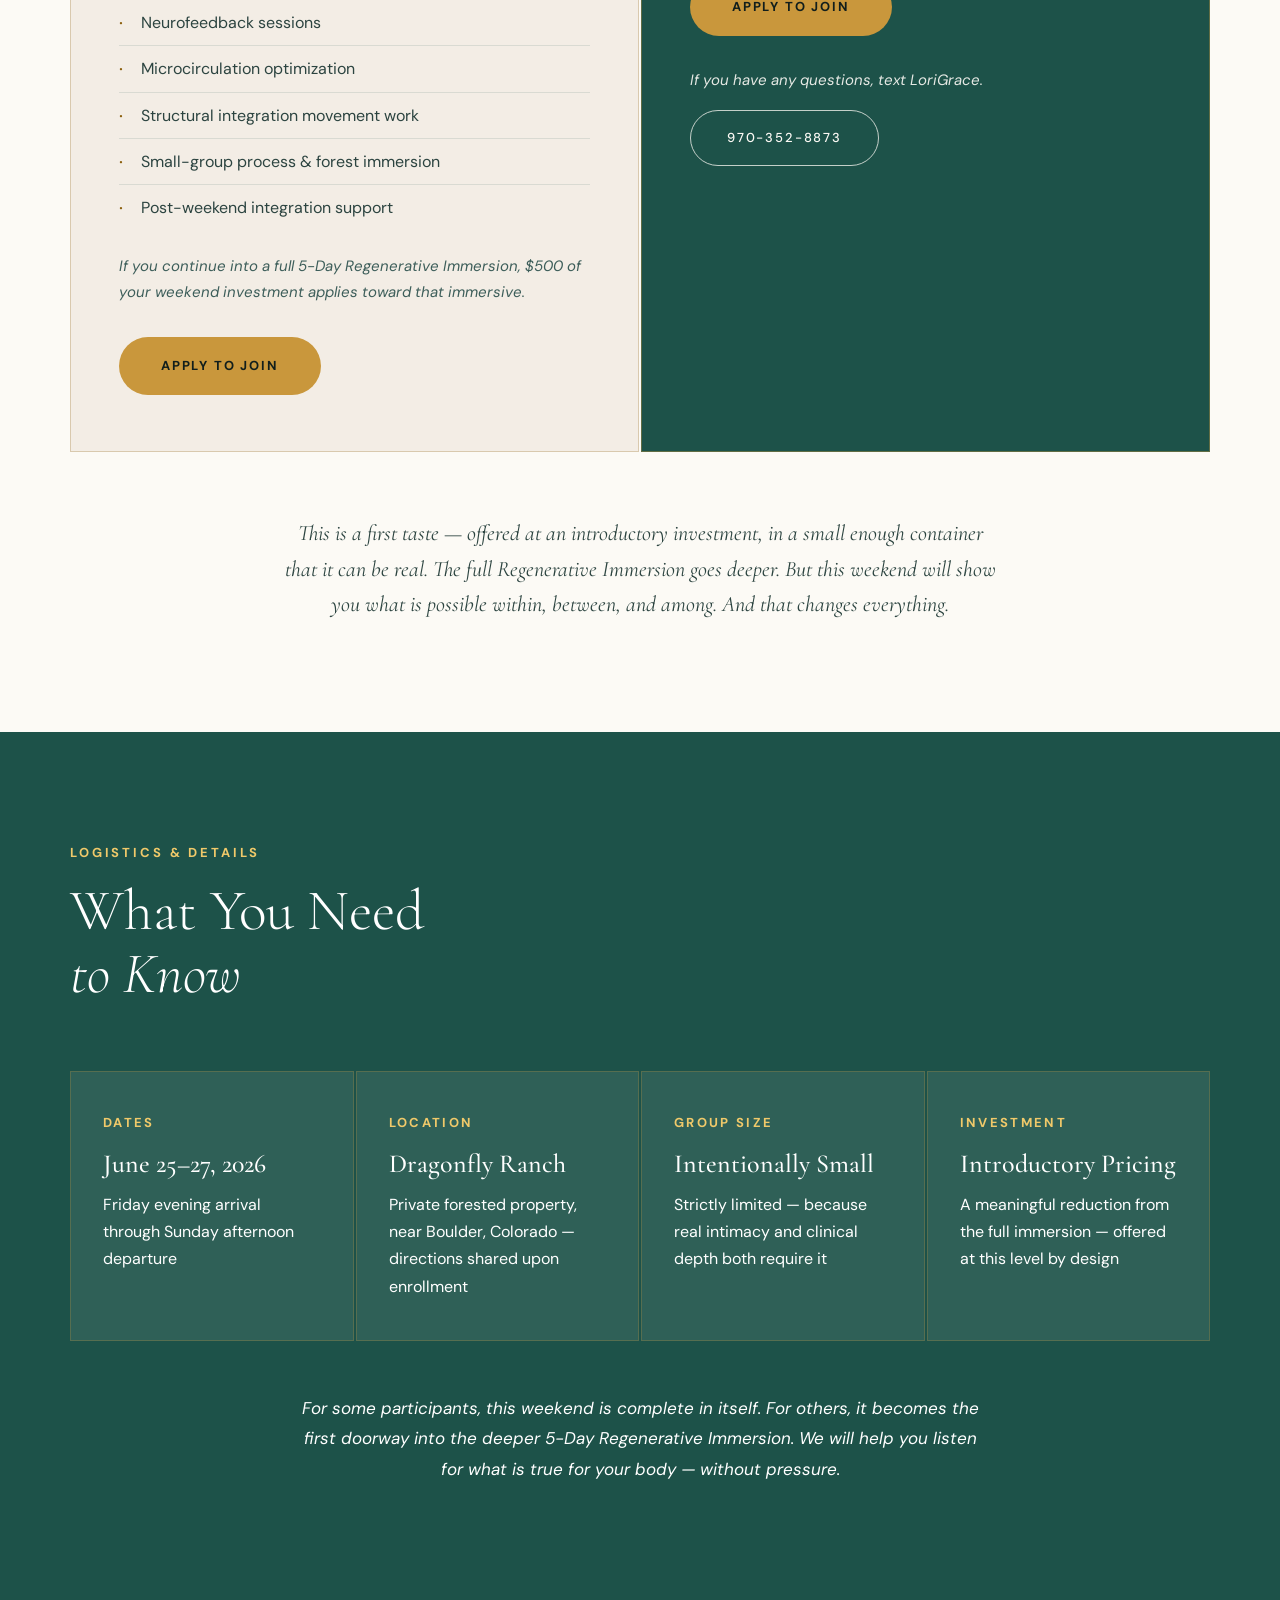
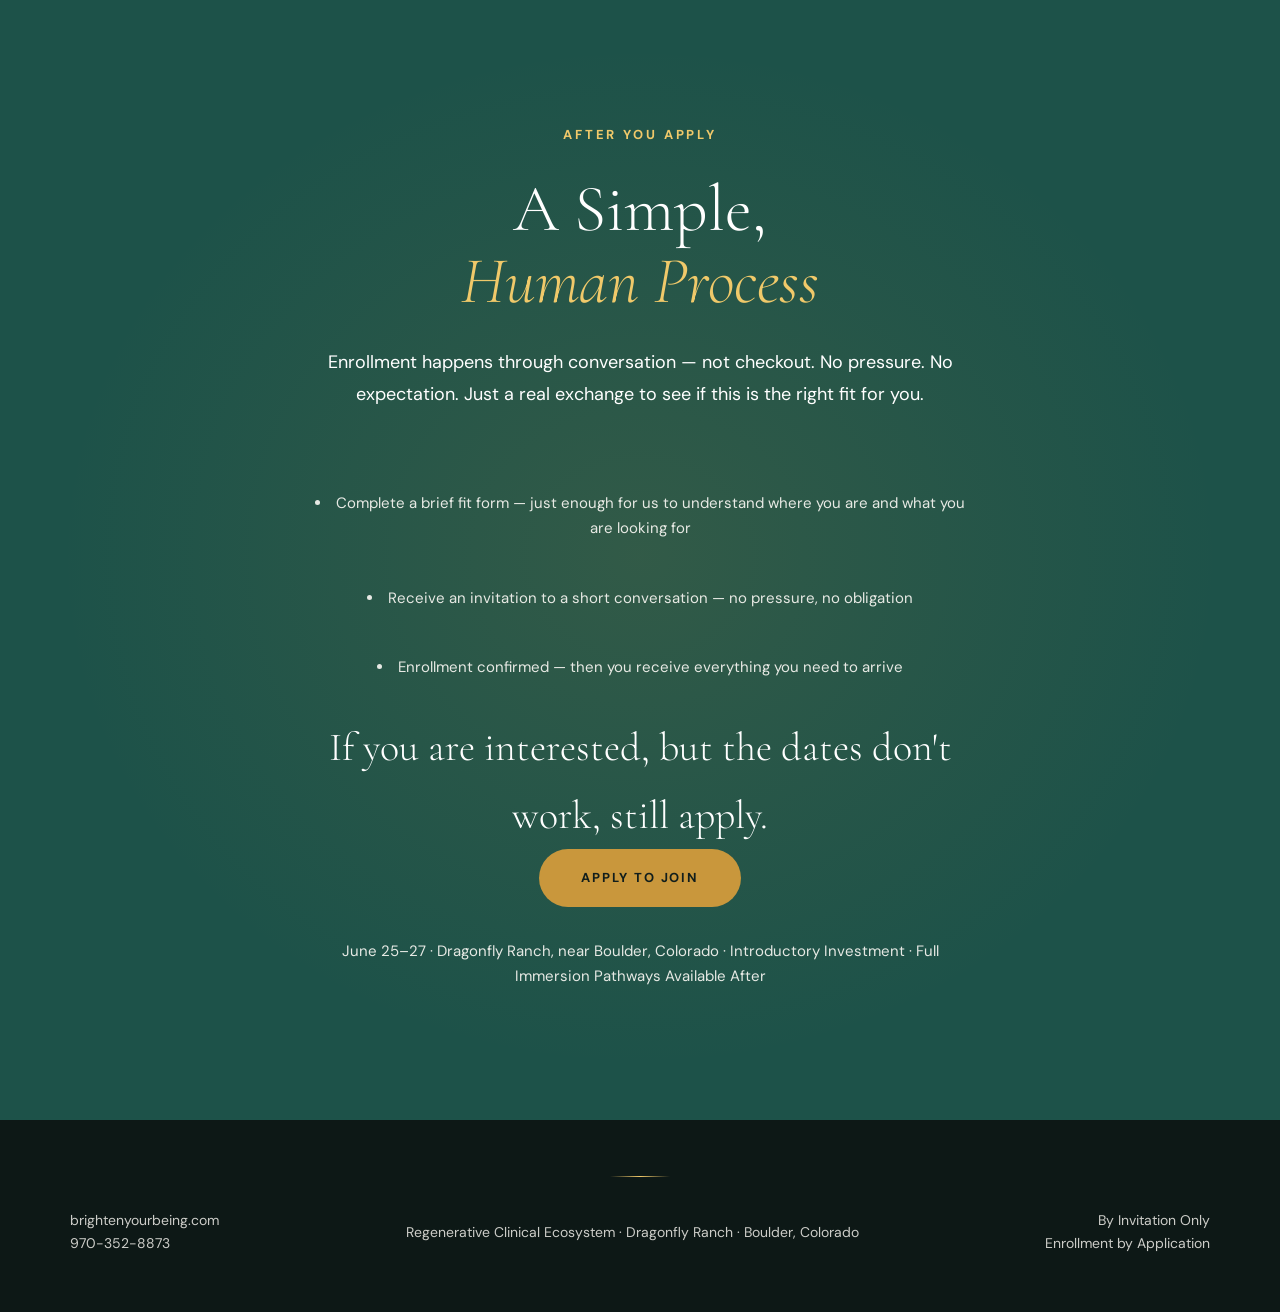
==== commit 73c49b22: "fixed" ====
--- a/index.html
+++ b/index.html
@@ -113,7 +113,6 @@
     </div>
     <div class="questions-footer fade-in">
       <p>If one or more of these questions <strong>lands in your body</strong>, this weekend may be the right next step.</p>
-      <p style="margin-top:1rem;">You don't need more insight. <em>You need a system that can integrate what you already know.</em></p>
     </div>
   </div>
 </section>
@@ -408,7 +407,7 @@
         </div>
         <p class="offering-note">If you continue into the full 5-Day Regenerative Immersion, $500 of your weekend investment applies toward that immersive.</p>
         <a href="https://info.brightenyourbeing.com/widget/survey/8J2h2x6CcT0ioehCpc5W" class="btn-primary" style="margin-top:2rem; display:inline-block;">Apply to Join</a>
-        <p class="offering-note" style="margin-top:2rem;">If you have any questions, text LoriGrace</p>
+        <p class="offering-note" style="margin-top:2rem;">If you have any questions, text LoriGrace.</p>
         <a href="sms:9703528873" class="btn-outline" style="margin-top:1rem; display:inline-block;">970-352-8873</a>
       </div>
     </div>
@@ -452,11 +451,11 @@
     <h2 class="cta-title fade-in">A Simple,<br><em>Human Process</em></h2>
     <p class="cta-body fade-in">Enrollment happens through conversation — not checkout. No pressure. No expectation. Just a real exchange to see if this is the right fit for you.</p>
     <div style="display:flex; flex-direction:column; gap:1rem; align-items:center; margin:2rem 0;">
-      <p class="cta-detail fade-in">Complete a brief fit form — just enough for us to understand where you are and what you are looking for</p>
-      <p class="cta-detail fade-in">Receive an invitation to a short conversation — no pressure, no obligation</p>
-      <p class="cta-detail fade-in">Enrollment confirmed — then you receive everything you need to arrive</p>
-    </div>
-    <p class="cta-body fade-in" style="font-style:italic; margin-bottom:2rem;">If you are interested, but the dates don't work, still apply.</p>
+      <li class="cta-detail fade-in">Complete a brief fit form — just enough for us to understand where you are and what you are looking for</li>
+      <li class="cta-detail fade-in">Receive an invitation to a short conversation — no pressure, no obligation</li>
+      <li class="cta-detail fade-in">Enrollment confirmed — then you receive everything you need to arrive</li>
+    </div>
+    <h2 class="cta-apply fade-in" margin-bottom:2rem;">If you are interested, but the dates don't work, still apply.</h2>
     <a href="https://info.brightenyourbeing.com/widget/survey/8J2h2x6CcT0ioehCpc5W" class="btn-primary fade-in">Apply to Join</a>
     <p class="cta-detail fade-in" style="margin-top:2rem;">June 25–27 · Dragonfly Ranch, near Boulder, Colorado · Introductory Investment · Full Immersion Pathways Available After</p>
   </div>
--- a/regenerativeweekend.css
+++ b/regenerativeweekend.css
@@ -401,6 +401,10 @@
   font-weight: 400; margin-top: 28px; line-height: 1.7;
 }
 
+.cta-apply {
+  font-family: 'Cormorant Garamond', serif; font-size: 40px;
+  font-weight: 150; color: #ffffff; 
+}
 /* ─────────────────────────────────────────
    FOOTER
 ───────────────────────────────────────── */
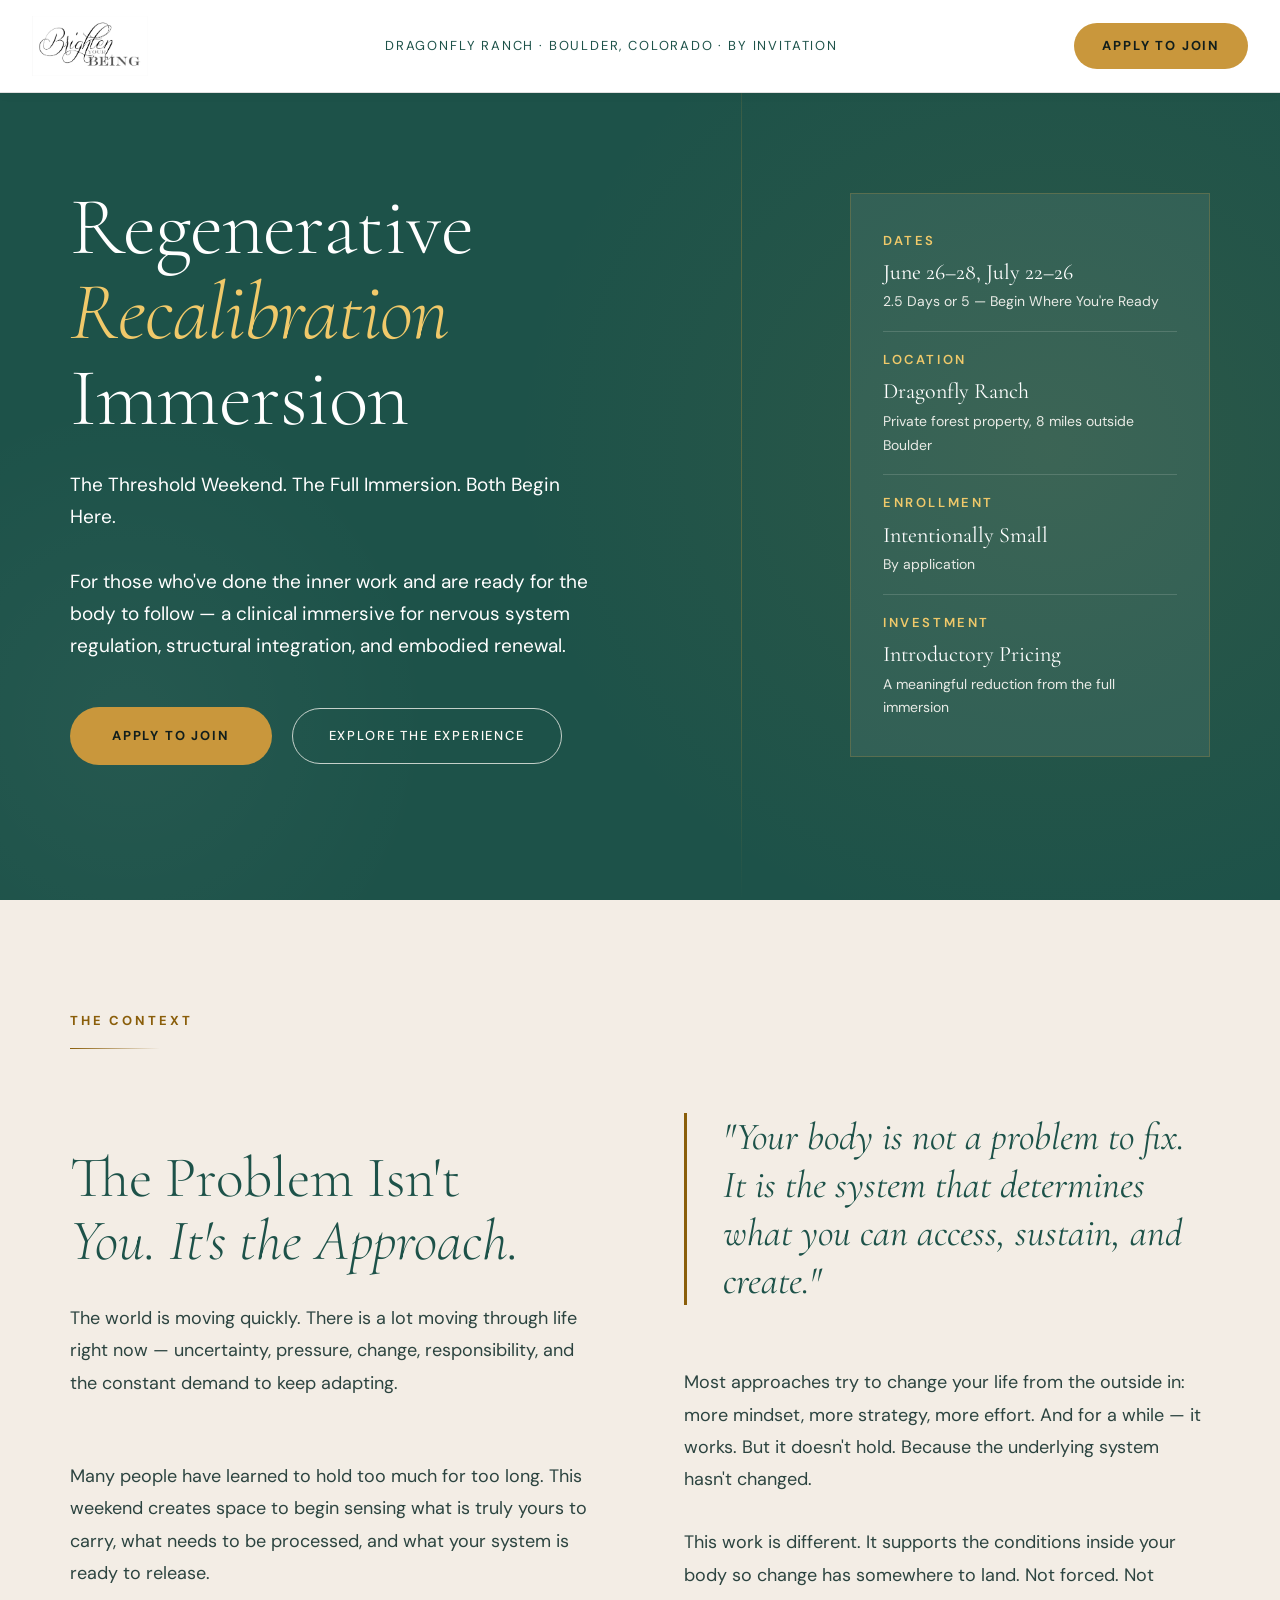
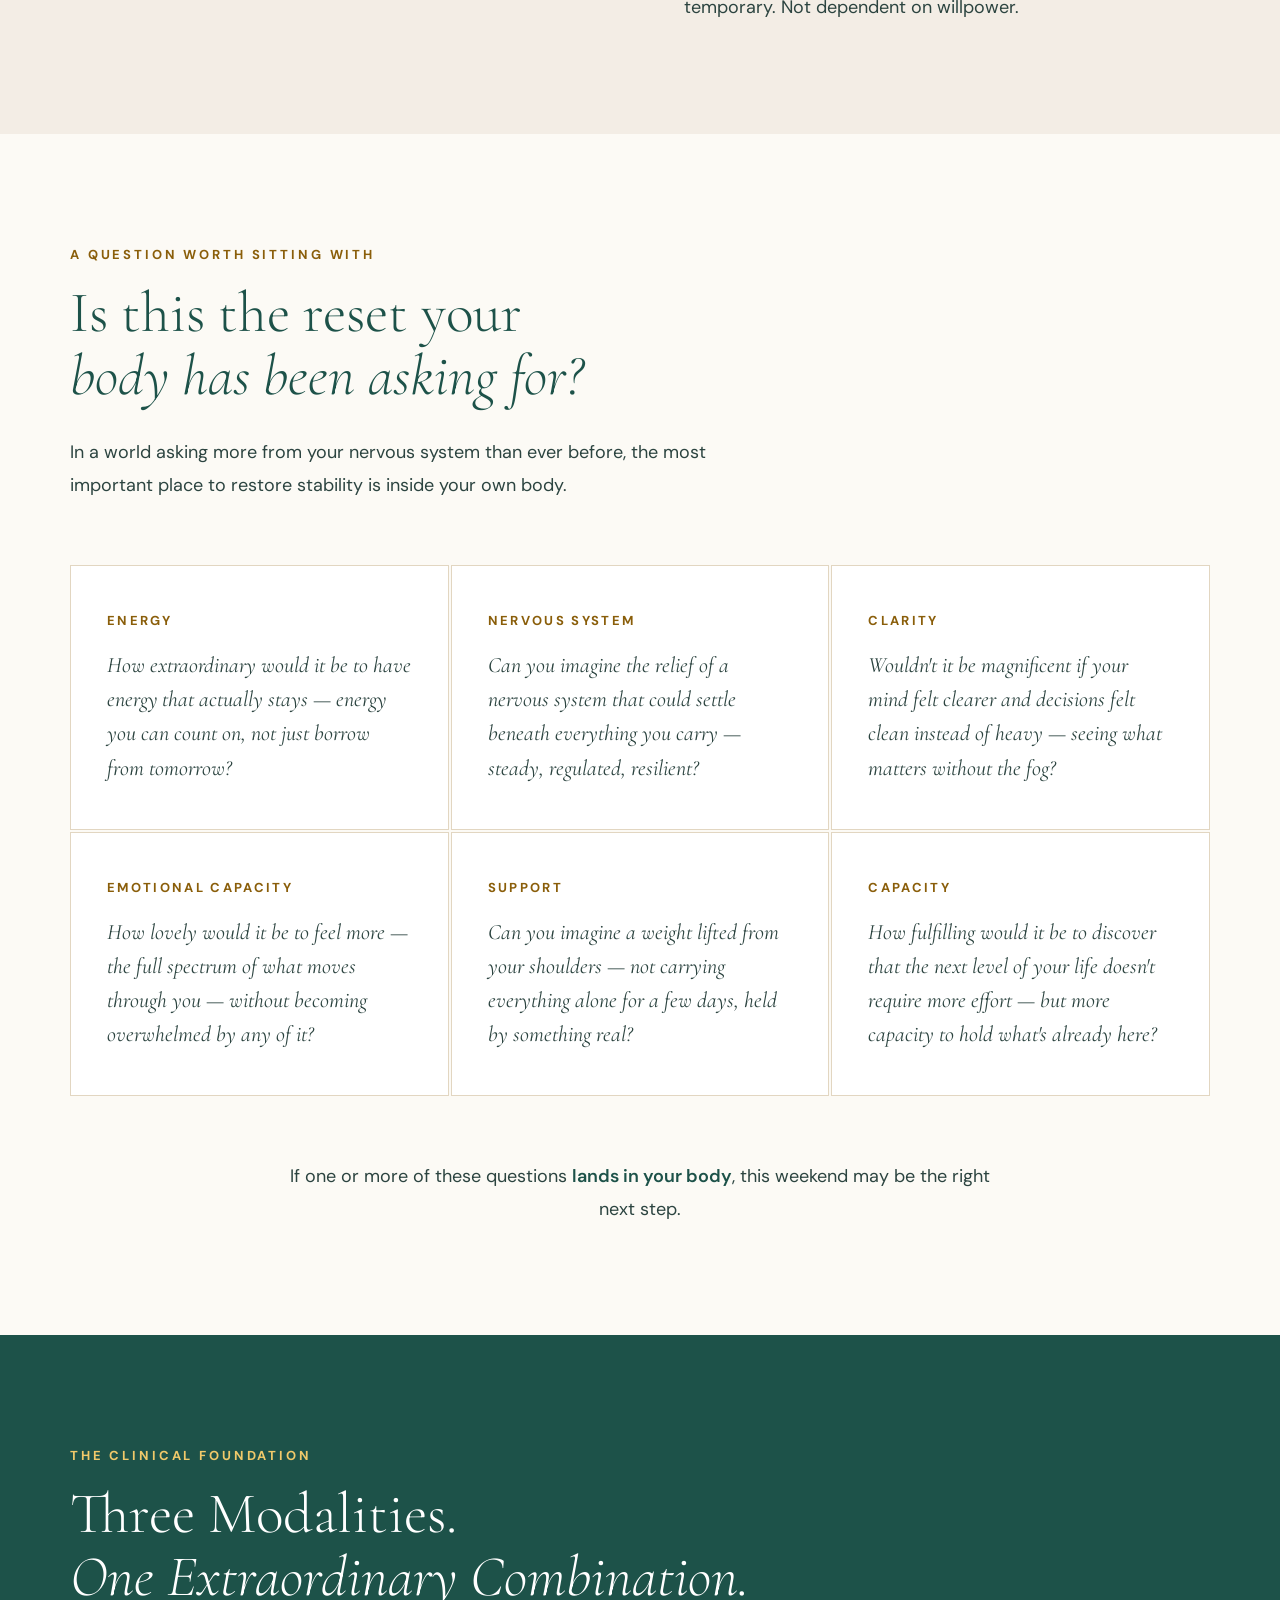
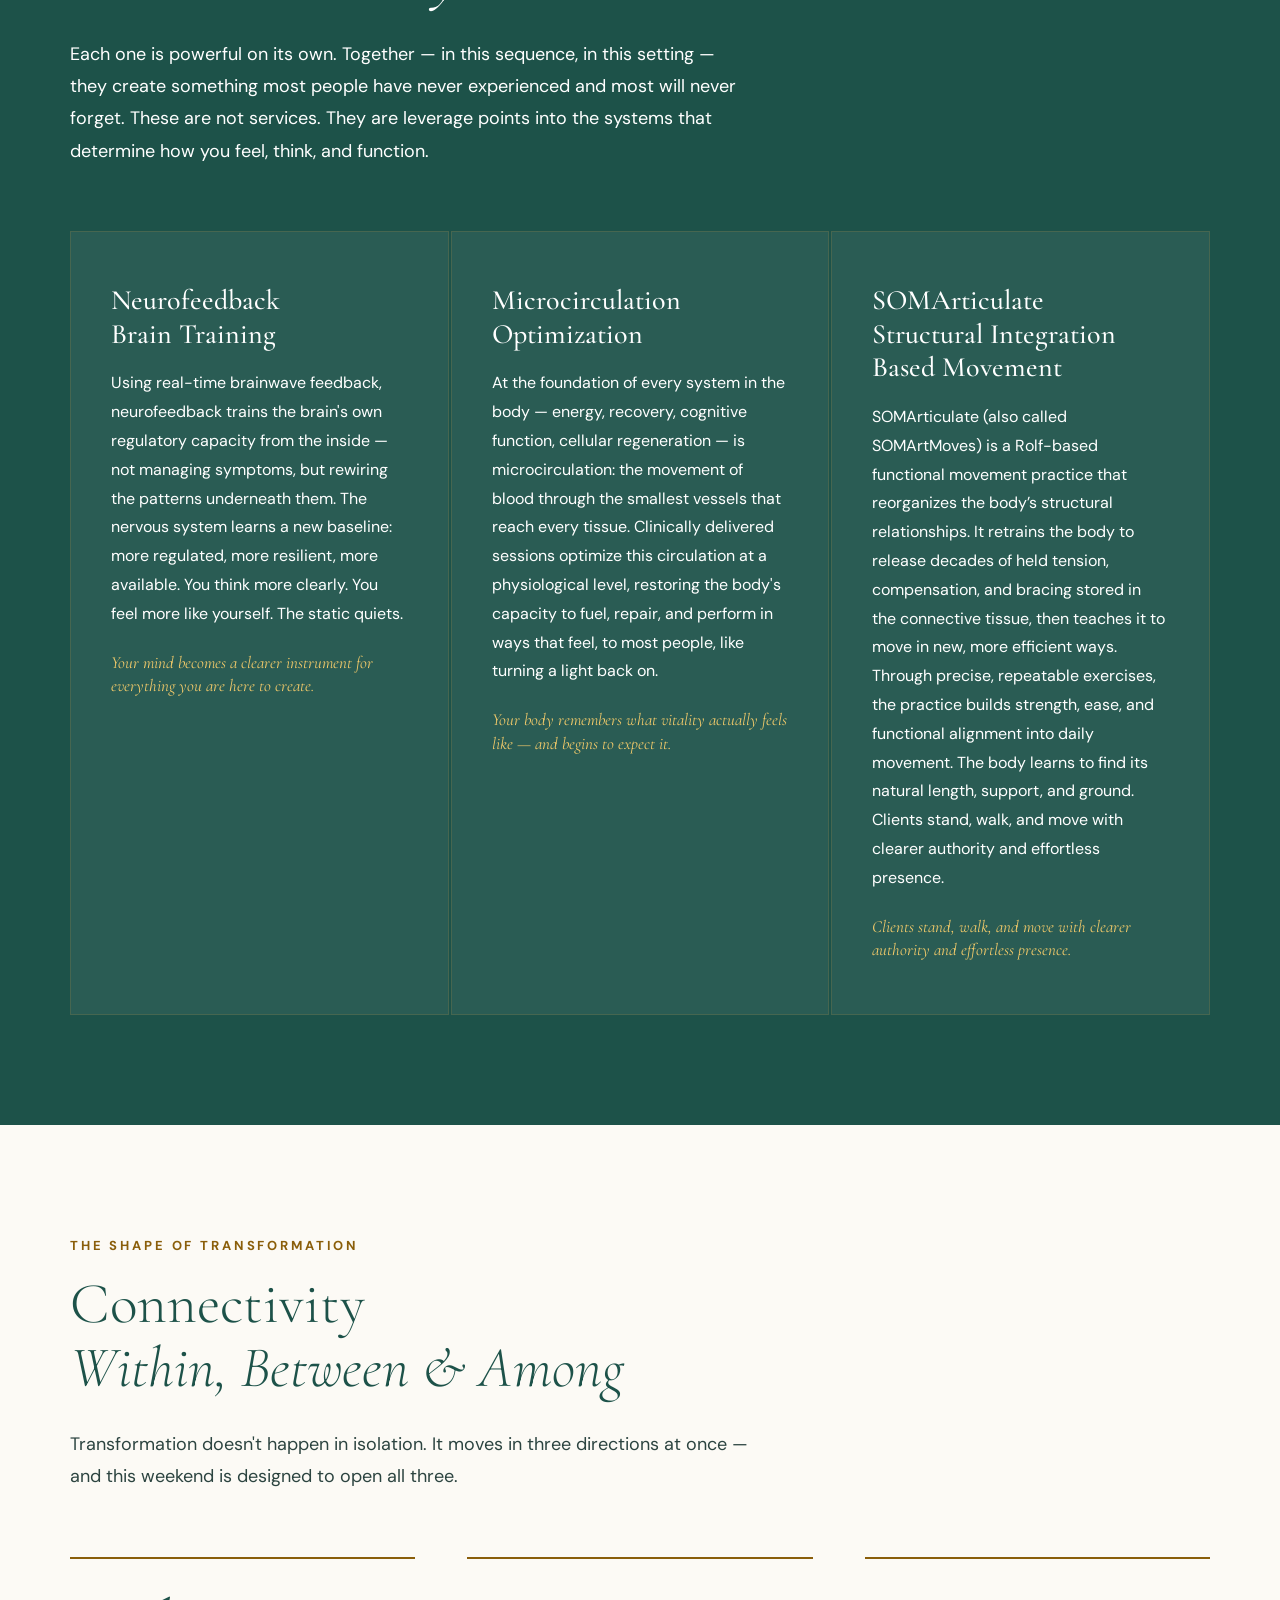
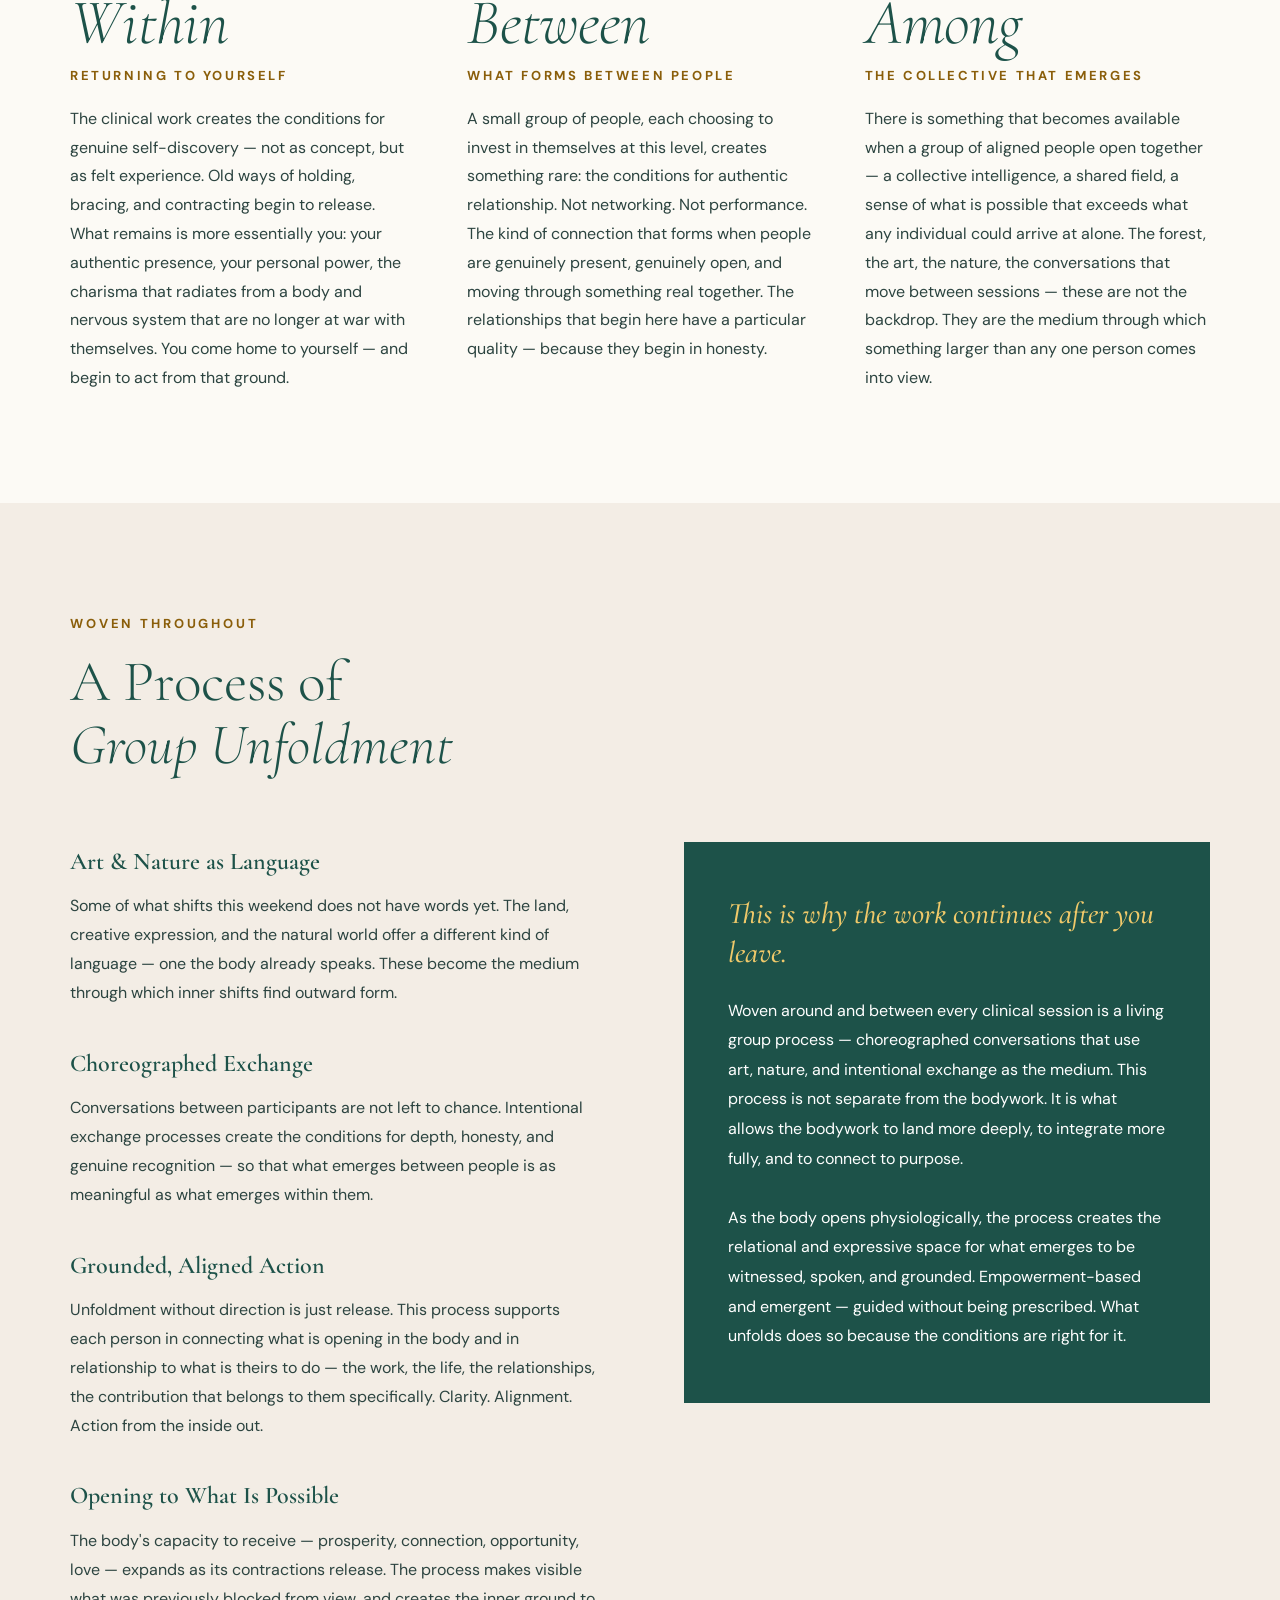
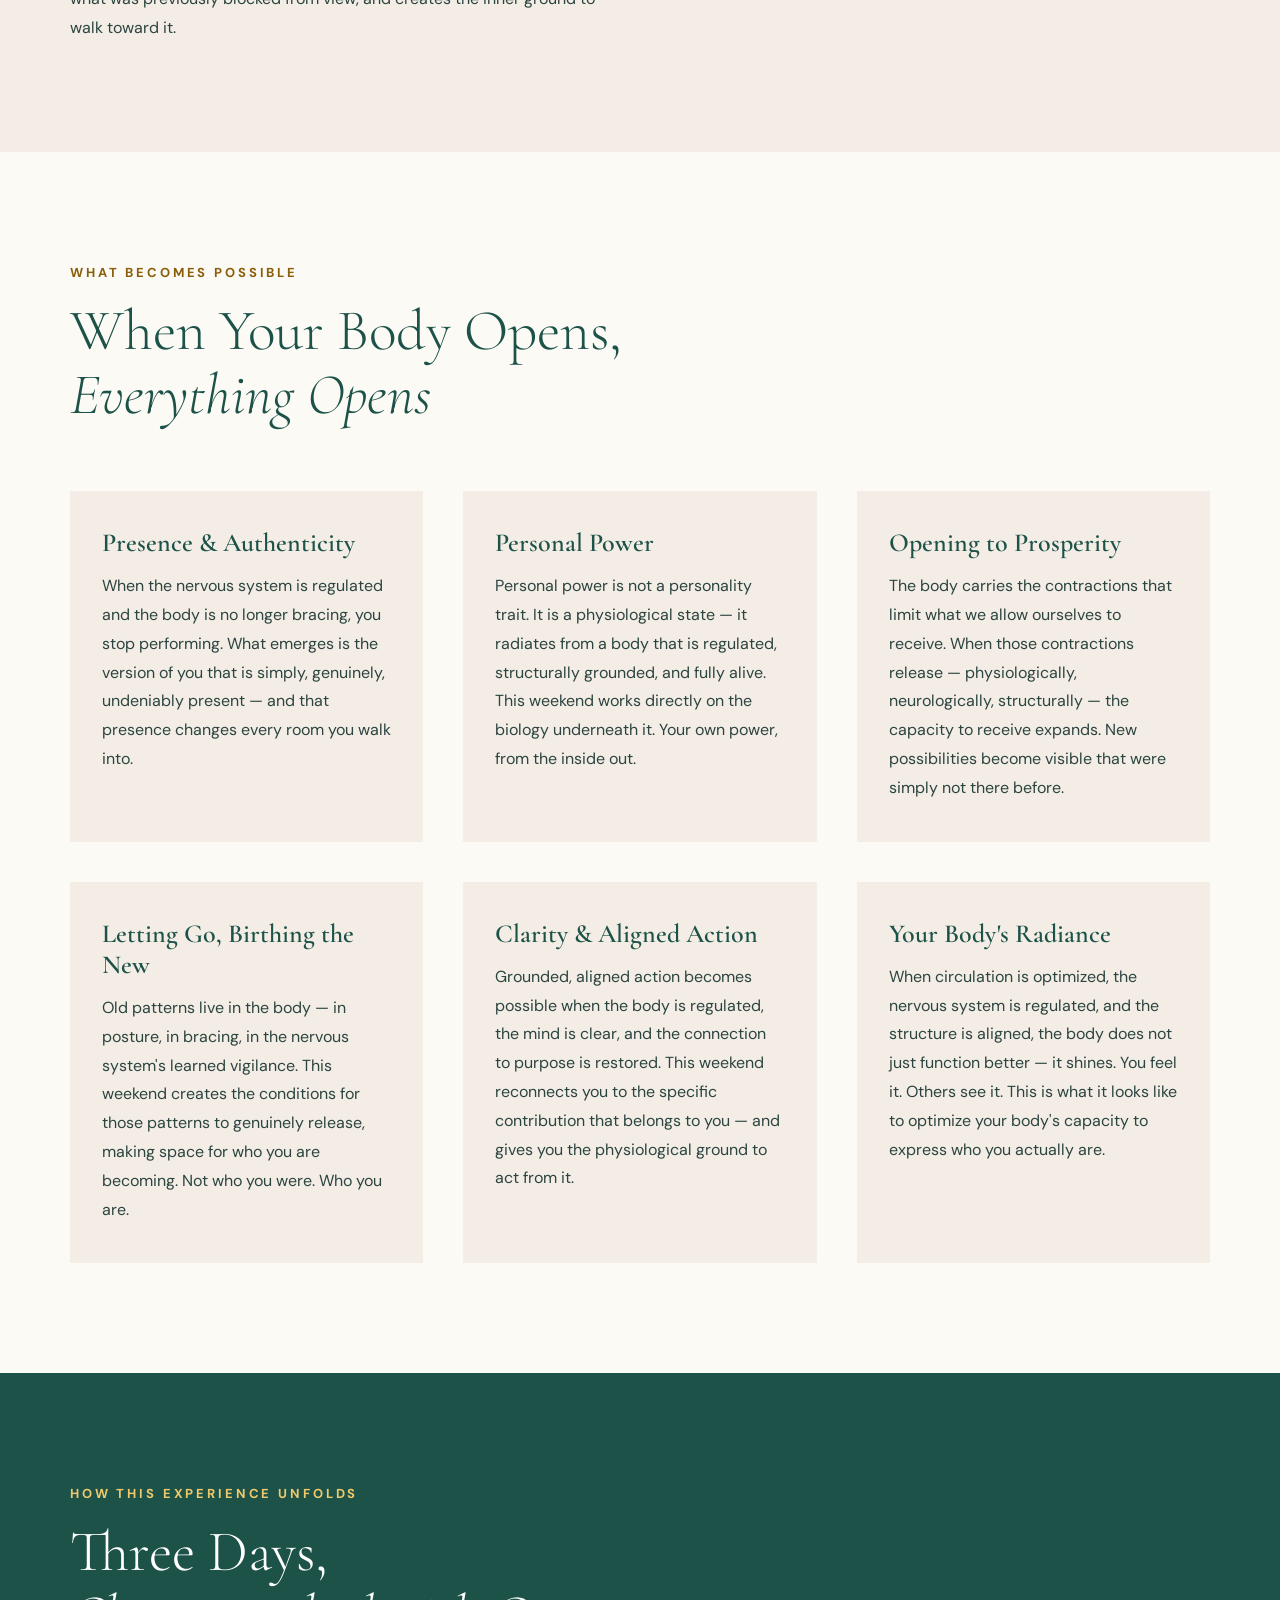
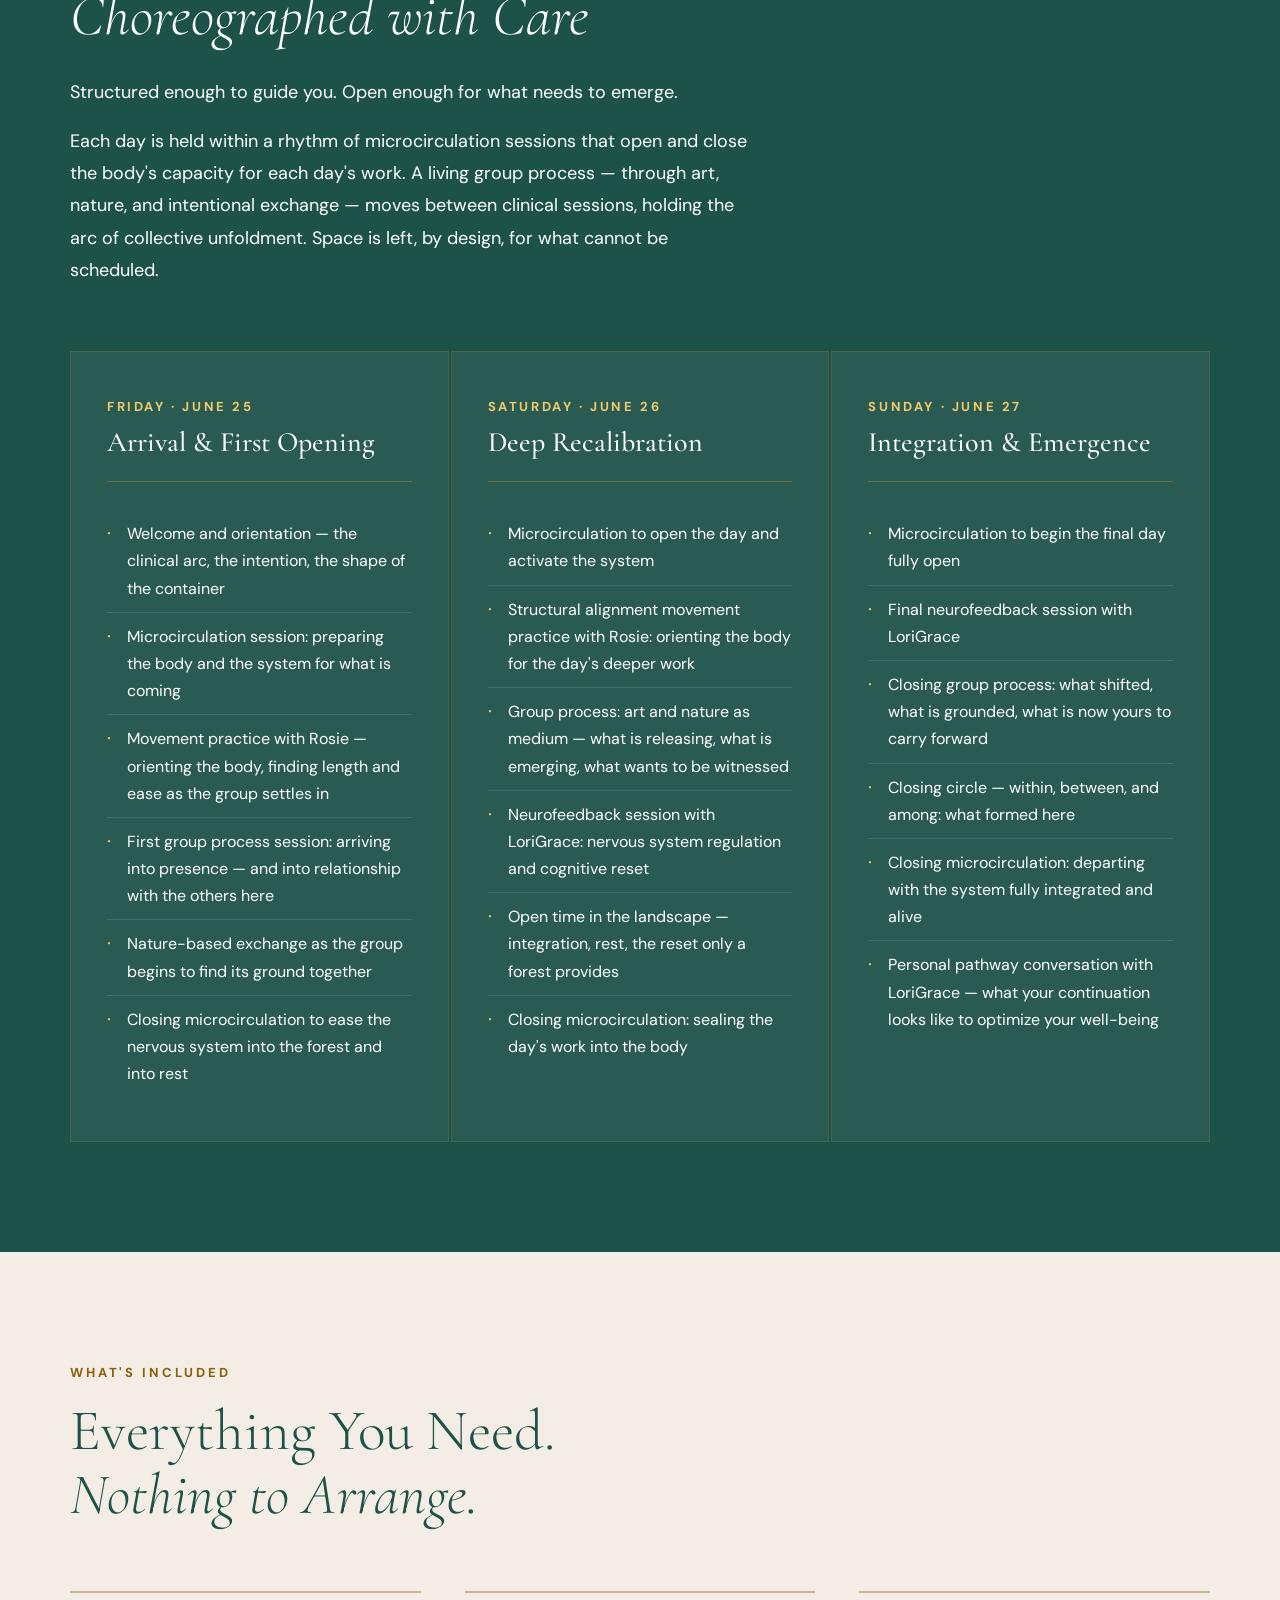
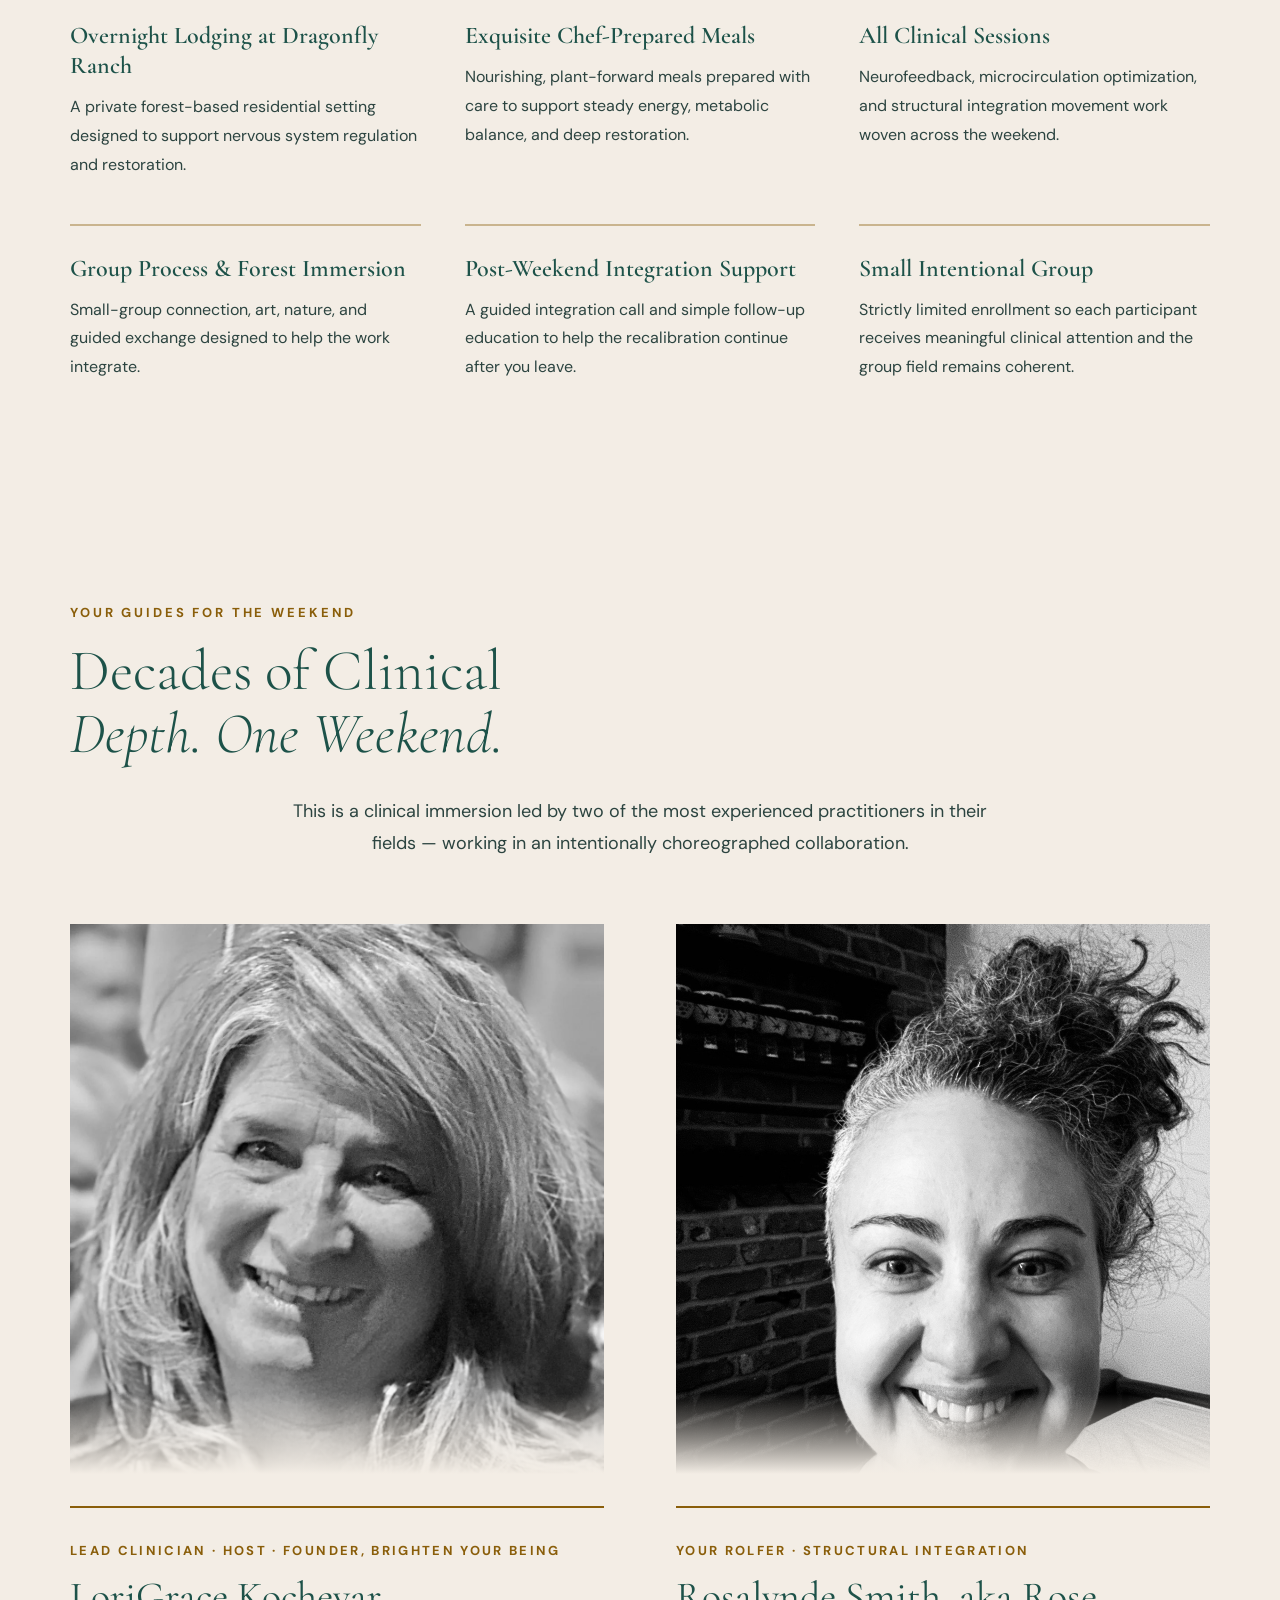
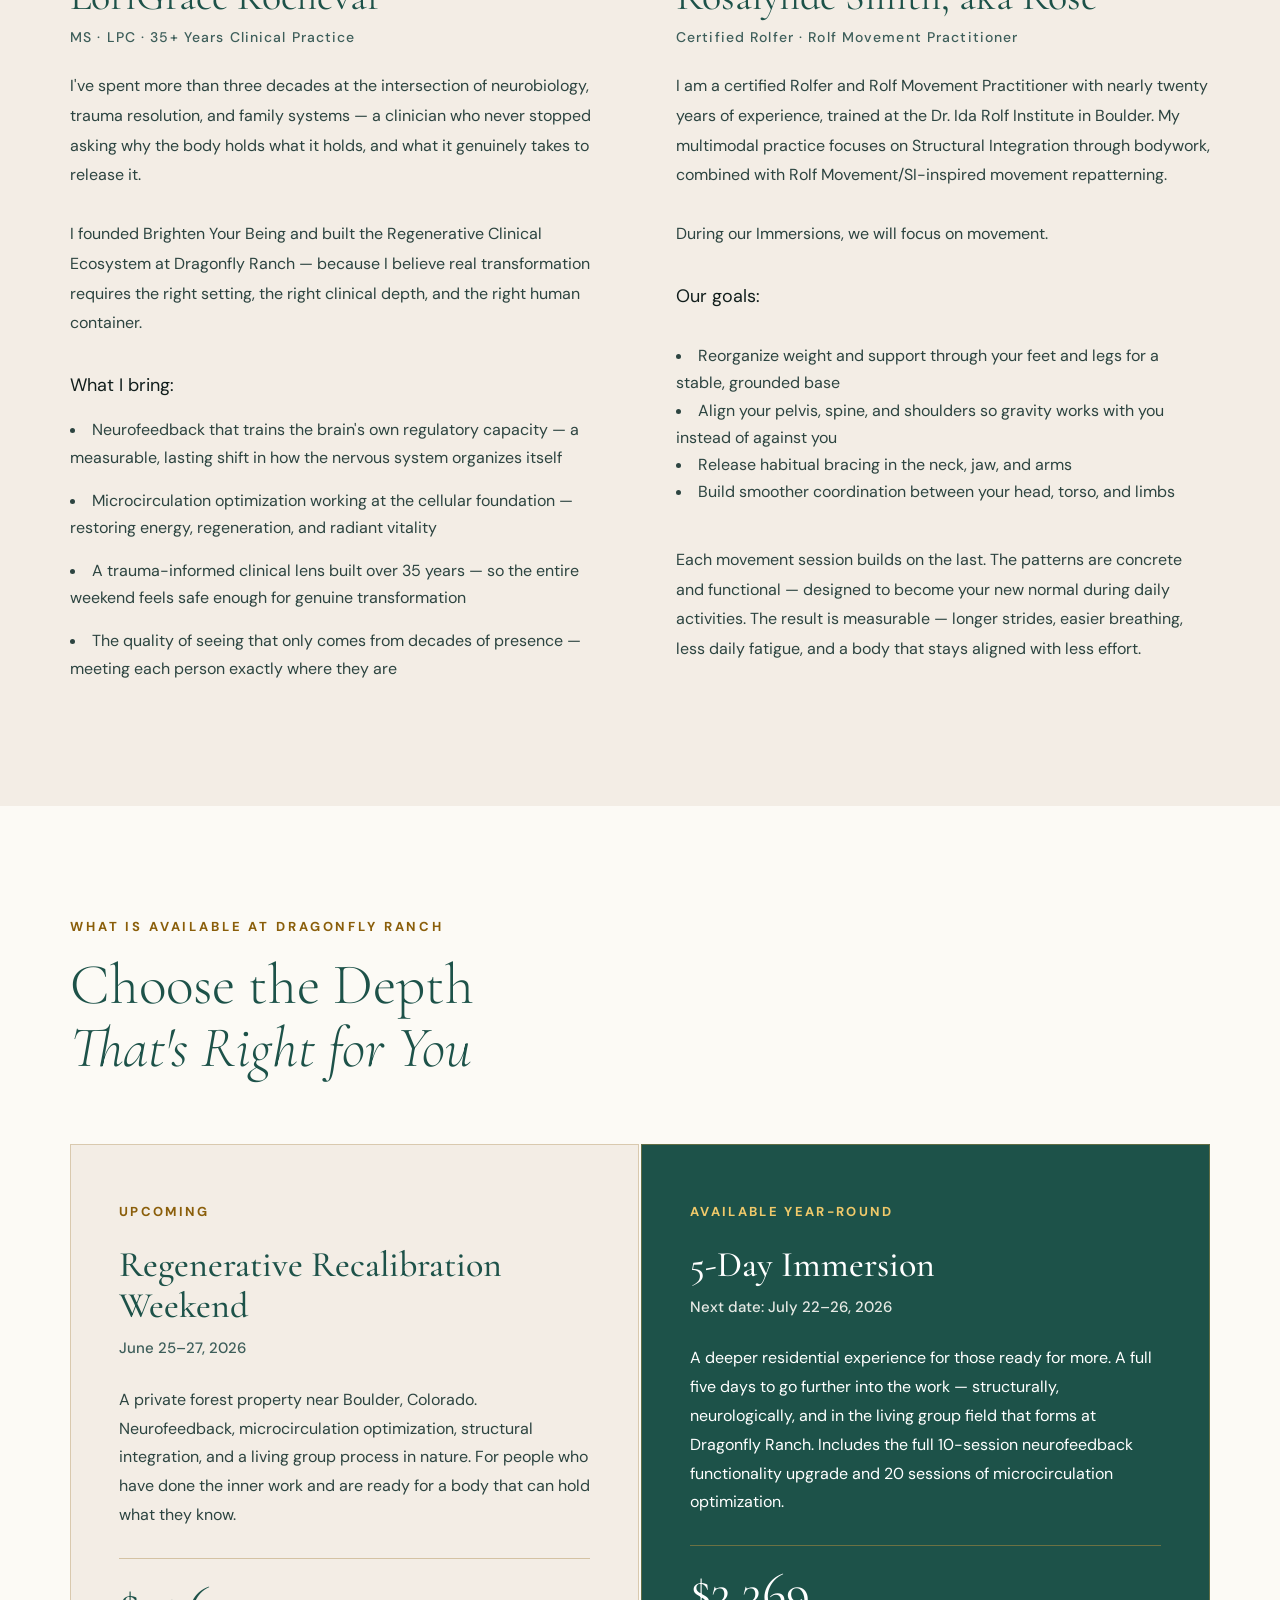
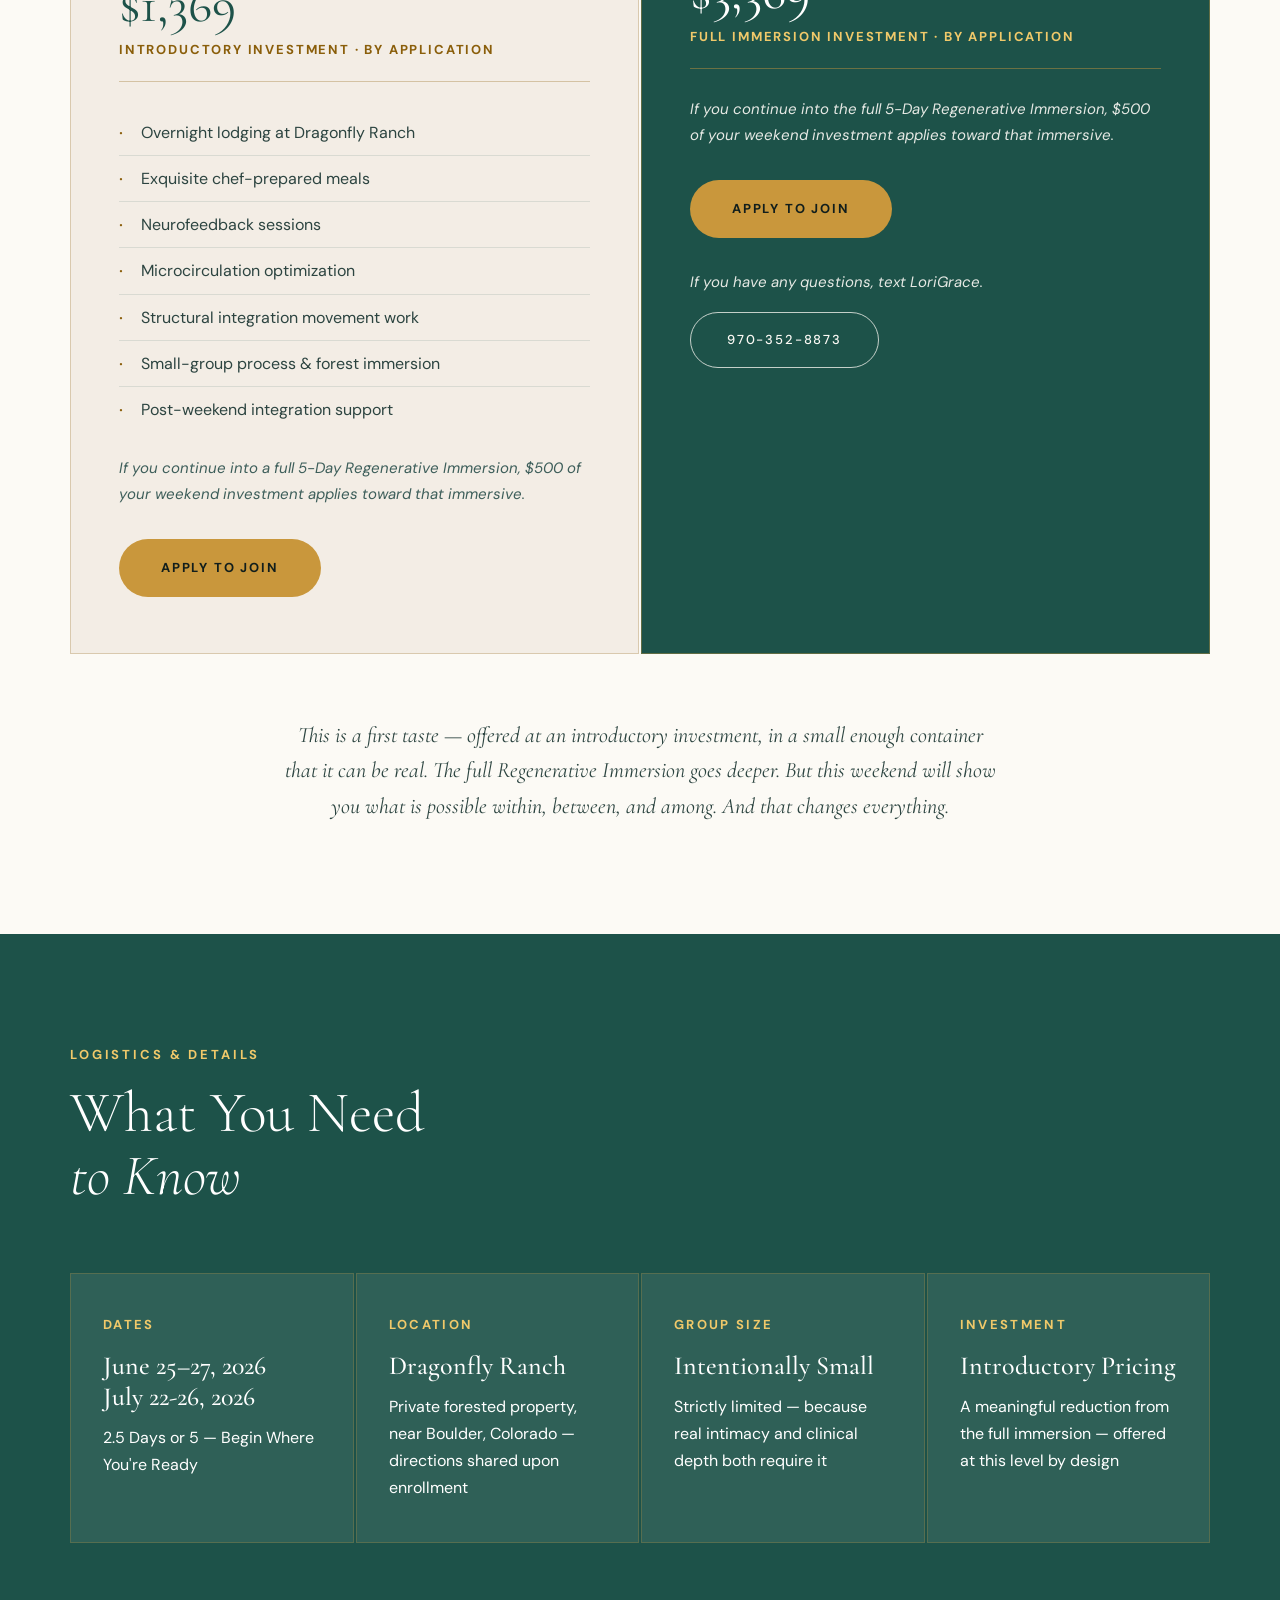
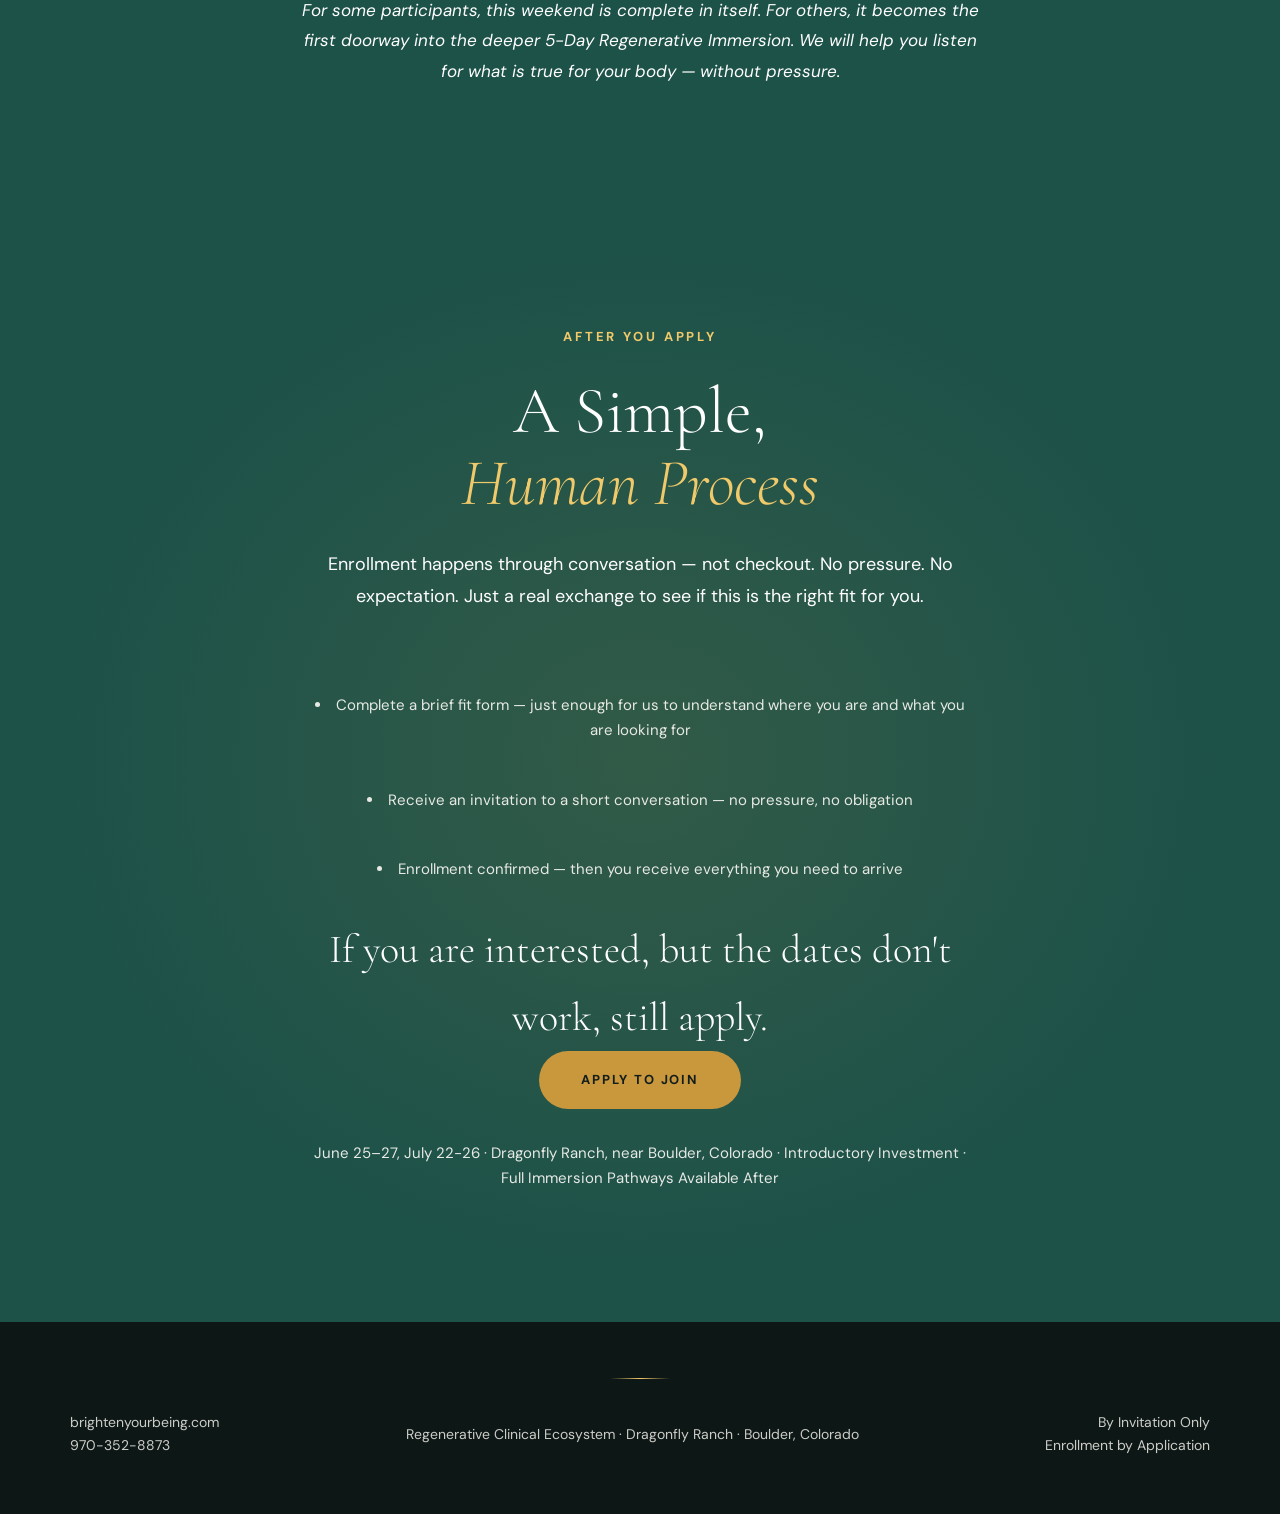
==== commit c60de13d: "fixed" ====
--- a/index.html
+++ b/index.html
@@ -12,7 +12,7 @@
 <nav class="topbar">
   <img class="topbar-brand" src="BYBLogo.png" alt="Brighten Your Being Logo"></img>
   <span class="topbar-detail">Dragonfly Ranch · Boulder, Colorado · By Invitation</span>
-  <a href="https://info.brightenyourbeing.com/widget/survey/mQlZS0DzumYTQEh5eMrm" class="btn-primary" style="font-size:13px; padding:12px 28px;">Apply to Join</a>
+  <a href="https://info.brightenyourbeing.com/widget/survey/8J2h2x6CcT0ioehCpc5W" class="btn-primary" style="font-size:13px; padding:12px 28px;">Apply to Join</a>
 </nav>
 
 <section class="hero">
@@ -29,7 +29,7 @@
         For those who've done the inner work and are ready for the body to follow — a clinical immersive for nervous system regulation, structural integration, and embodied renewal.
       </p>
       <div class="hero-cta-row">
-        <a href="https://info.brightenyourbeing.com/widget/survey/mQlZS0DzumYTQEh5eMrm" class="btn-primary">Apply to Join</a>
+        <a href="https://info.brightenyourbeing.com/widget/survey/8J2h2x6CcT0ioehCpc5W" class="btn-primary">Apply to Join</a>
         <a href="#experience" class="btn-outline">Explore the Experience</a>
       </div>
     </div>
@@ -135,7 +135,10 @@
       </div>
       <div class="modality-card fade-in">
         <h3 class="modality-title">SOMArticulate<br>Structural Integration Based Movement</h3>
-        <p class="modality-body">This is a Rolf-based functional movement practice that reorganizes the body's structural relationships. It retrains the body to release decades of held tension, compensation, and bracing stored in the connective tissue, then teaches it to move in new, more efficient ways. Through precise, repeatable exercises, the practice builds strength, ease, and functional alignment into daily movement.</p>
+        <p class="modality-body">SOMArticulate (also called SOMArtMoves) is a Rolf-based functional movement practice that reorganizes the body’s structural relationships. It retrains the body to release decades of held tension, compensation, and bracing stored in the connective tissue, then teaches it to move in new, more efficient ways.
+Through precise, repeatable exercises, the practice builds strength, ease, and functional alignment into daily movement. The body learns to find its natural length, support, and ground.
+Clients stand, walk, and move with clearer authority and effortless presence.
+</p>
         <p class="modality-close">Clients stand, walk, and move with clearer authority and effortless presence.</p>
       </div>
     </div>
@@ -341,10 +344,11 @@
           <p class="clinician-cred">MS · LPC · 35+ Years Clinical Practice</p>
           <p class="clinician-bio">I've spent more than three decades at the intersection of neurobiology, trauma resolution, and family systems — a clinician who never stopped asking why the body holds what it holds, and what it genuinely takes to release it.<br><br>I founded Brighten Your Being and built the Regenerative Clinical Ecosystem at Dragonfly Ranch — because I believe real transformation requires the right setting, the right clinical depth, and the right human container.</p>
           <div class="clinician-brings">
-            <div class="brings-item"><p class="brings-text">Neurofeedback that trains the brain's own regulatory capacity — a measurable, lasting shift in how the nervous system organizes itself</p></div>
-            <div class="brings-item"><p class="brings-text">Microcirculation optimization working at the cellular foundation — restoring energy, regeneration, and radiant vitality</p></div>
-            <div class="brings-item"><p class="brings-text">A trauma-informed clinical lens built over 35 years — so the entire weekend feels safe enough for genuine transformation</p></div>
-            <div class="brings-item"><p class="brings-text">The quality of seeing that only comes from decades of presence — meeting each person exactly where they are</p></div>
+            <p>What I bring:</p>
+            <div class="brings-item"><li class="brings-text">Neurofeedback that trains the brain's own regulatory capacity — a measurable, lasting shift in how the nervous system organizes itself</li></div>
+            <div class="brings-item"><li class="brings-text">Microcirculation optimization working at the cellular foundation — restoring energy, regeneration, and radiant vitality</li></div>
+            <div class="brings-item"><li class="brings-text">A trauma-informed clinical lens built over 35 years — so the entire weekend feels safe enough for genuine transformation</li></div>
+            <div class="brings-item"><li class="brings-text">The quality of seeing that only comes from decades of presence — meeting each person exactly where they are</li></div>
           </div>
         </div>
       </div>
@@ -358,10 +362,11 @@
           <p class="clinician-cred">Certified Rolfer · Rolf Movement Practitioner</p>
           <p class="clinician-bio">I am a certified Rolfer and Rolf Movement Practitioner with nearly twenty years of experience, trained at the Dr. Ida Rolf Institute in Boulder. My multimodal practice focuses on Structural Integration through bodywork, combined with Rolf Movement/SI-inspired movement repatterning.<br><br>During our Immersions, we will focus on movement.</p>
           <div class="clinician-brings">
-            <div class="brings-item"><p class="brings-text">Reorganize weight and support through your feet and legs for a stable, grounded base</p></div>
-            <div class="brings-item"><p class="brings-text">Align your pelvis, spine, and shoulders so gravity works with you instead of against you</p></div>
-            <div class="brings-item"><p class="brings-text">Release habitual bracing in the neck, jaw, and arms</p></div>
-            <div class="brings-item"><p class="brings-text">Build smoother coordination between your head, torso, and limbs</p></div>
+            <div><p>Our goals:</p><br>
+            <div class="brings-item"><li class="brings-text">Reorganize weight and support through your feet and legs for a stable, grounded base</li></div>
+            <div class="brings-item"><li class="brings-text">Align your pelvis, spine, and shoulders so gravity works with you instead of against you</li></div>
+            <div class="brings-item"><li class="brings-text">Release habitual bracing in the neck, jaw, and arms</li></div>
+            <div class="brings-item"><li class="brings-text">Build smoother coordination between your head, torso, and limbs</li></div>
           </div>
           <p class="clinician-bio" style="margin-top:1.5rem;">Each movement session builds on the last. The patterns are concrete and functional — designed to become your new normal during daily activities. The result is measurable — longer strides, easier breathing, less daily fatigue, and a body that stays aligned with less effort.</p>
         </div>
@@ -422,8 +427,8 @@
     <div class="logistics-grid">
       <div class="logistics-card fade-in">
         <span class="logistics-label">Dates</span>
-        <span class="logistics-value">June 25–27, 2026</span>
-        <p class="logistics-body">Friday evening arrival through Sunday afternoon departure</p>
+        <span class="logistics-value">June 25–27, 2026 <br> July 22-26, 2026</span>
+        <p class="logistics-body">2.5 Days or 5 — Begin Where You're Ready</p>
       </div>
       <div class="logistics-card fade-in">
         <span class="logistics-label">Location</span>
@@ -457,7 +462,7 @@
     </div>
     <h2 class="cta-apply fade-in" margin-bottom:2rem;">If you are interested, but the dates don't work, still apply.</h2>
     <a href="https://info.brightenyourbeing.com/widget/survey/8J2h2x6CcT0ioehCpc5W" class="btn-primary fade-in">Apply to Join</a>
-    <p class="cta-detail fade-in" style="margin-top:2rem;">June 25–27 · Dragonfly Ranch, near Boulder, Colorado · Introductory Investment · Full Immersion Pathways Available After</p>
+    <p class="cta-detail fade-in" style="margin-top:2rem;">June 25–27, July 22-26 · Dragonfly Ranch, near Boulder, Colorado · Introductory Investment · Full Immersion Pathways Available After</p>
   </div>
 </section>
 
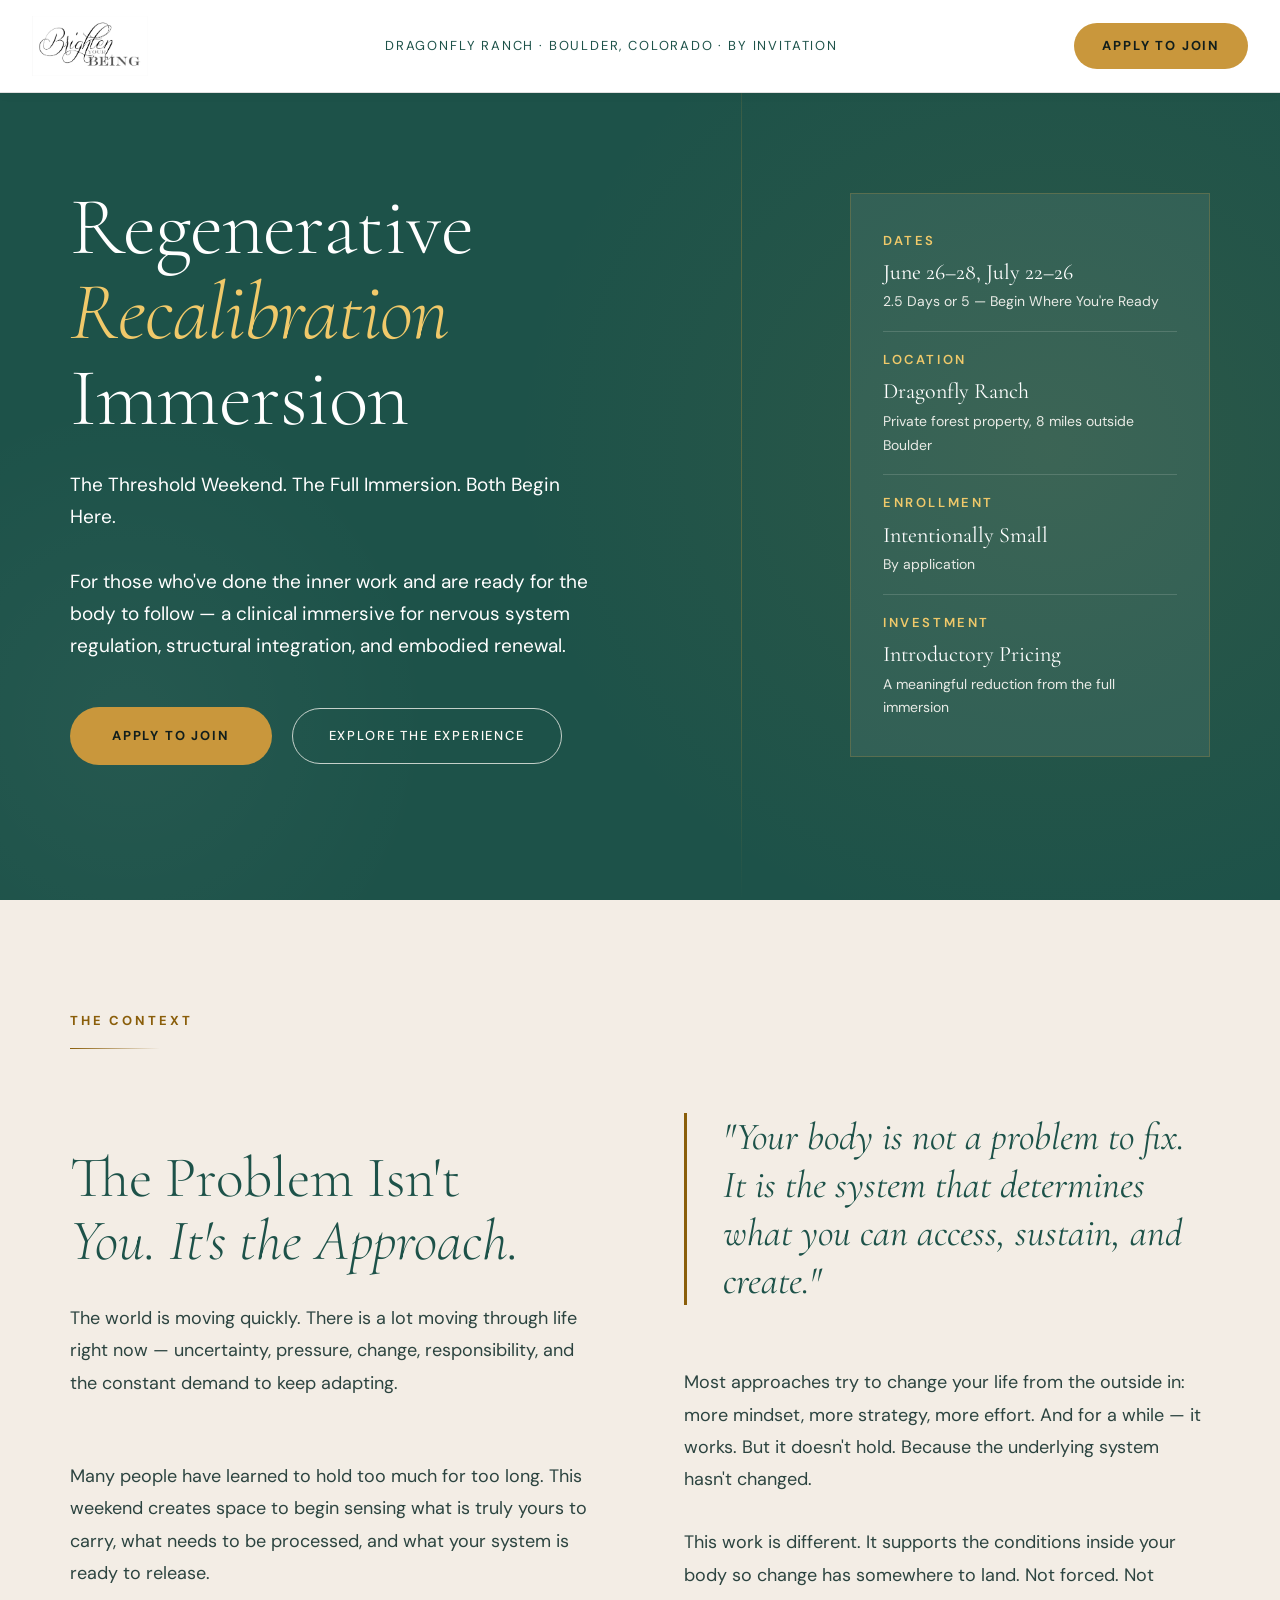
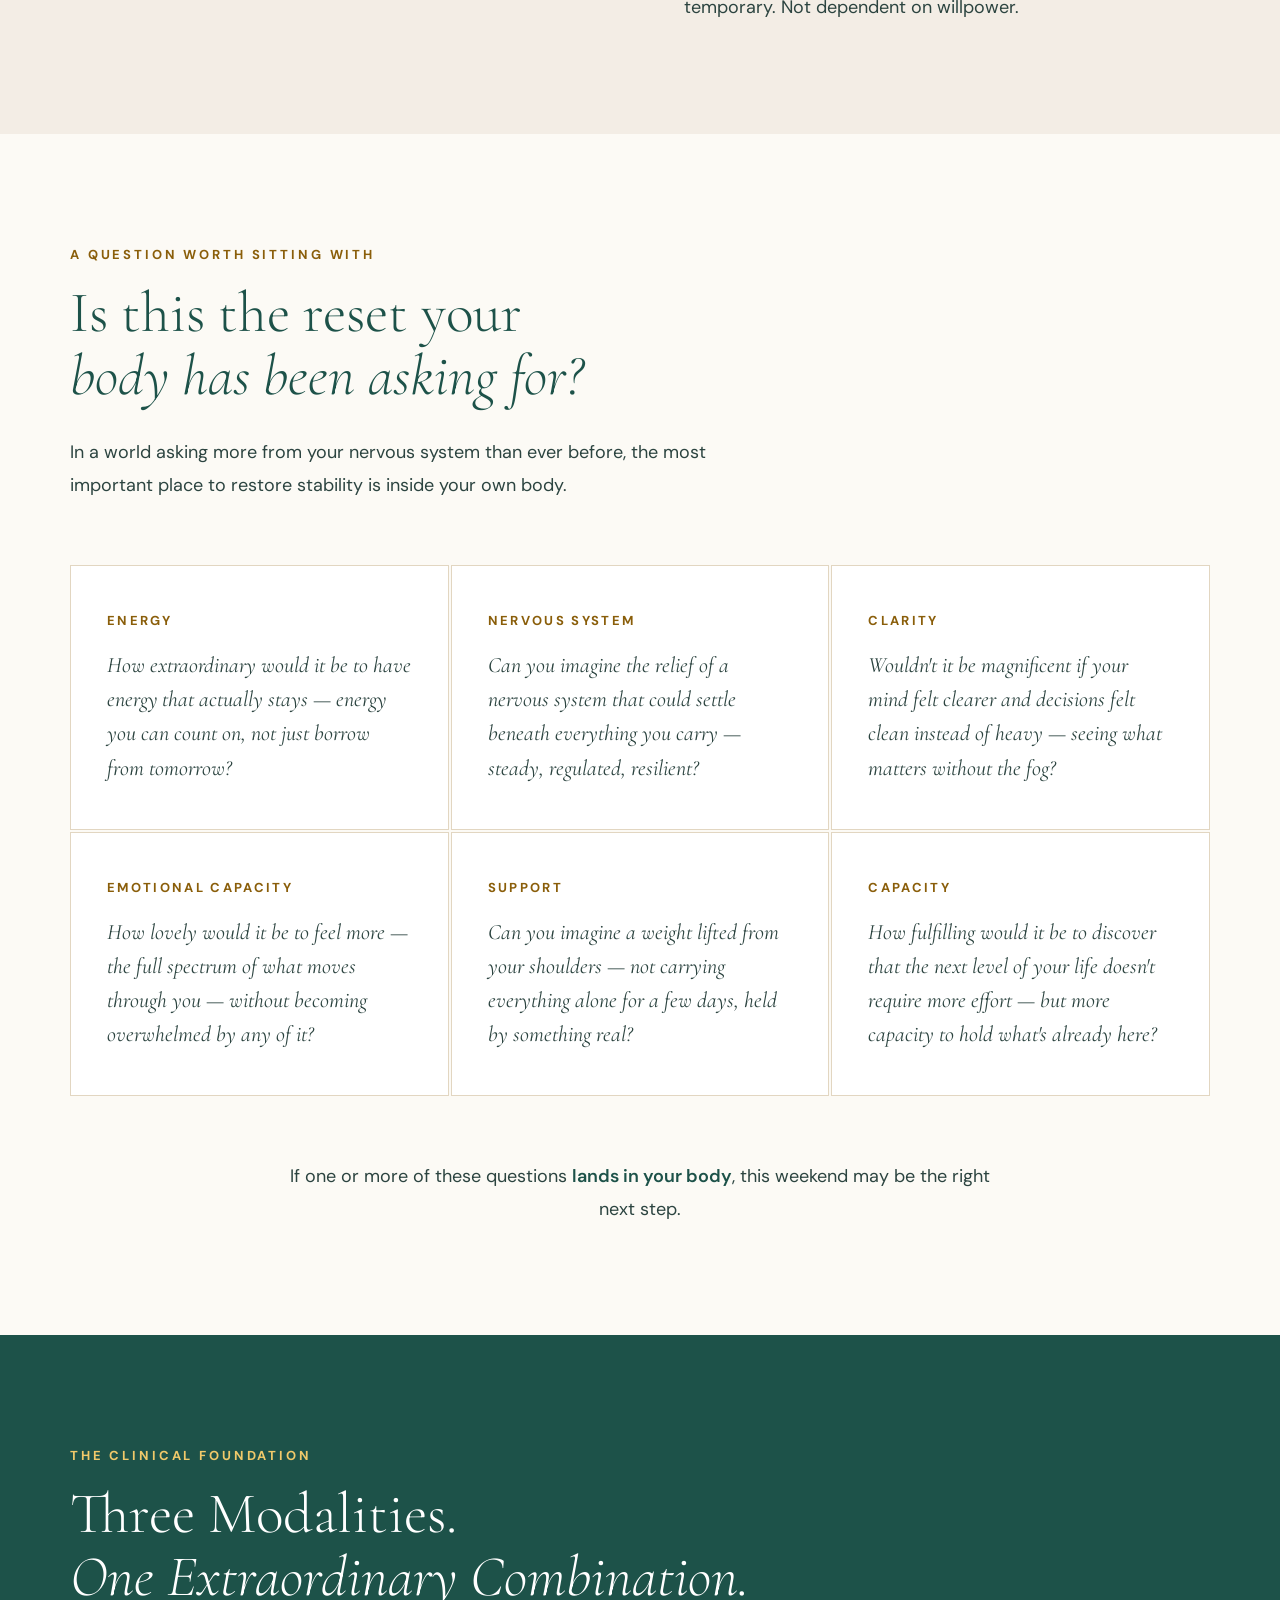
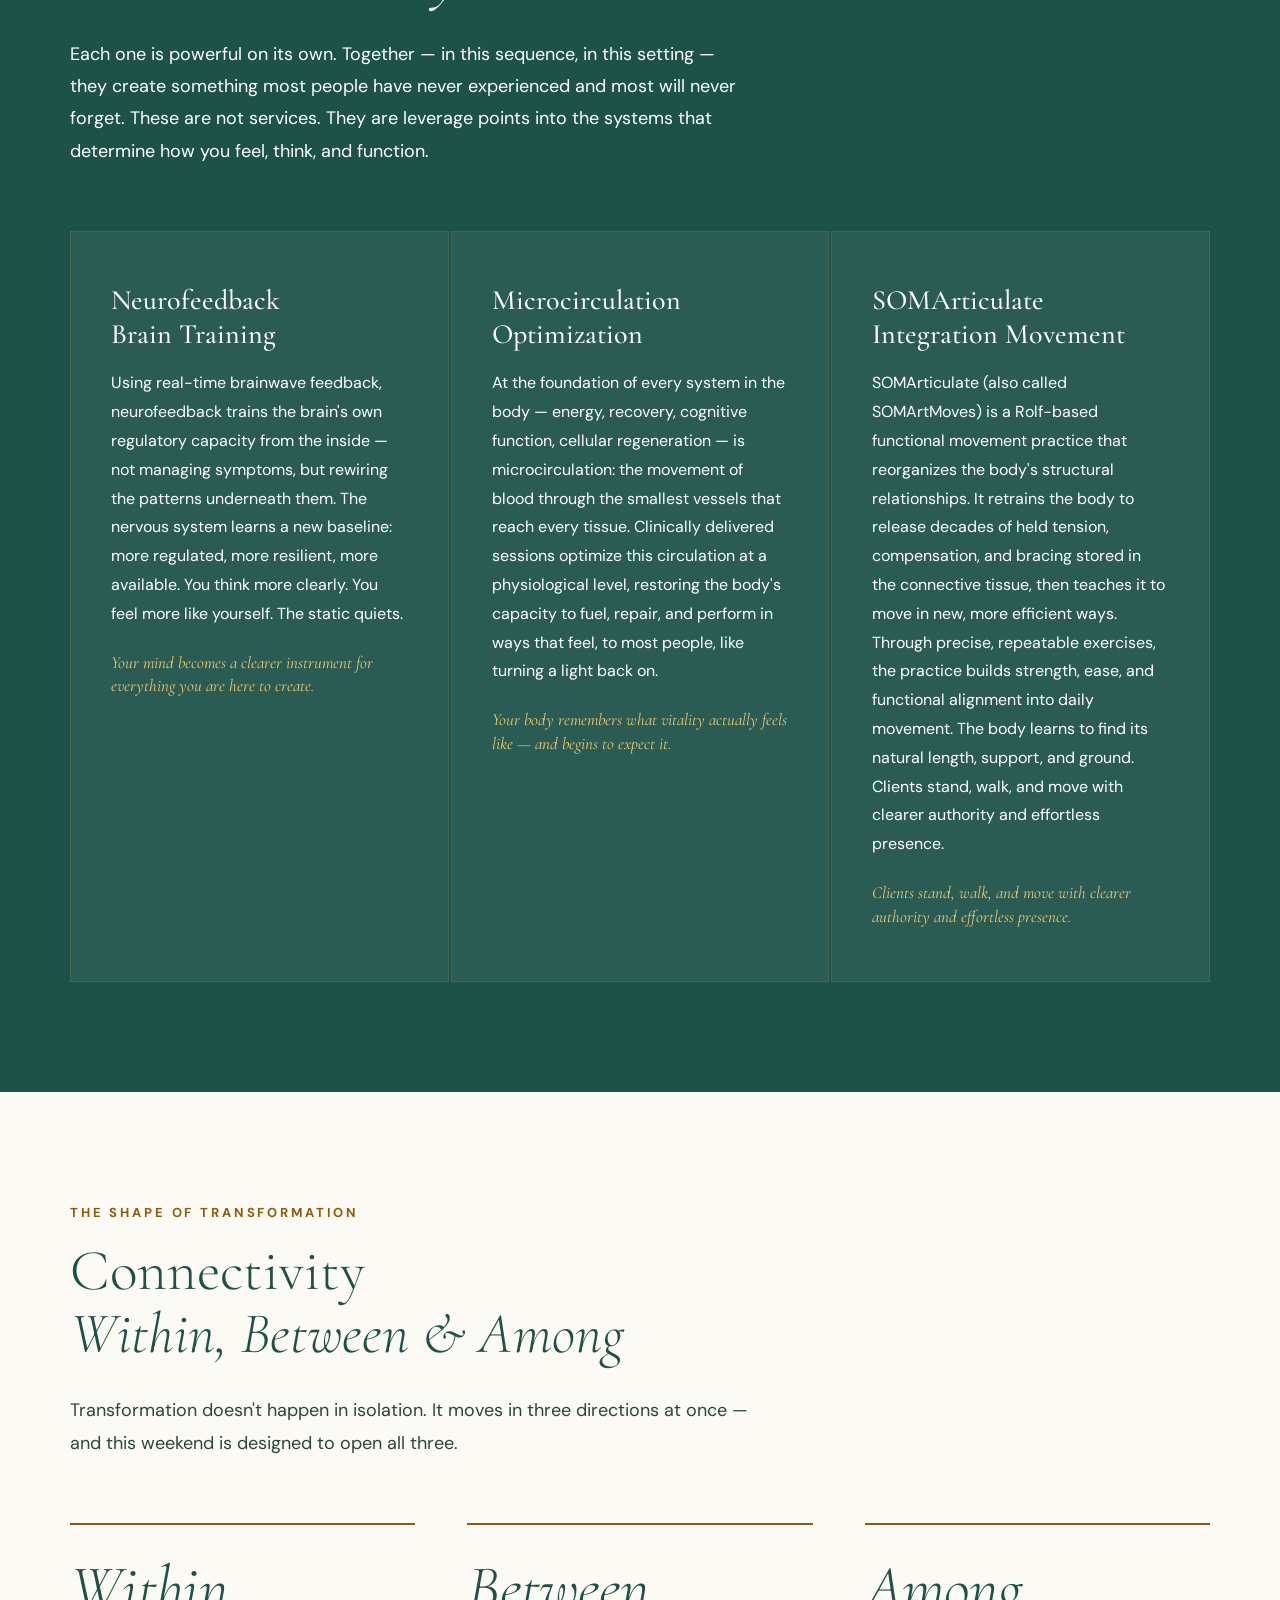
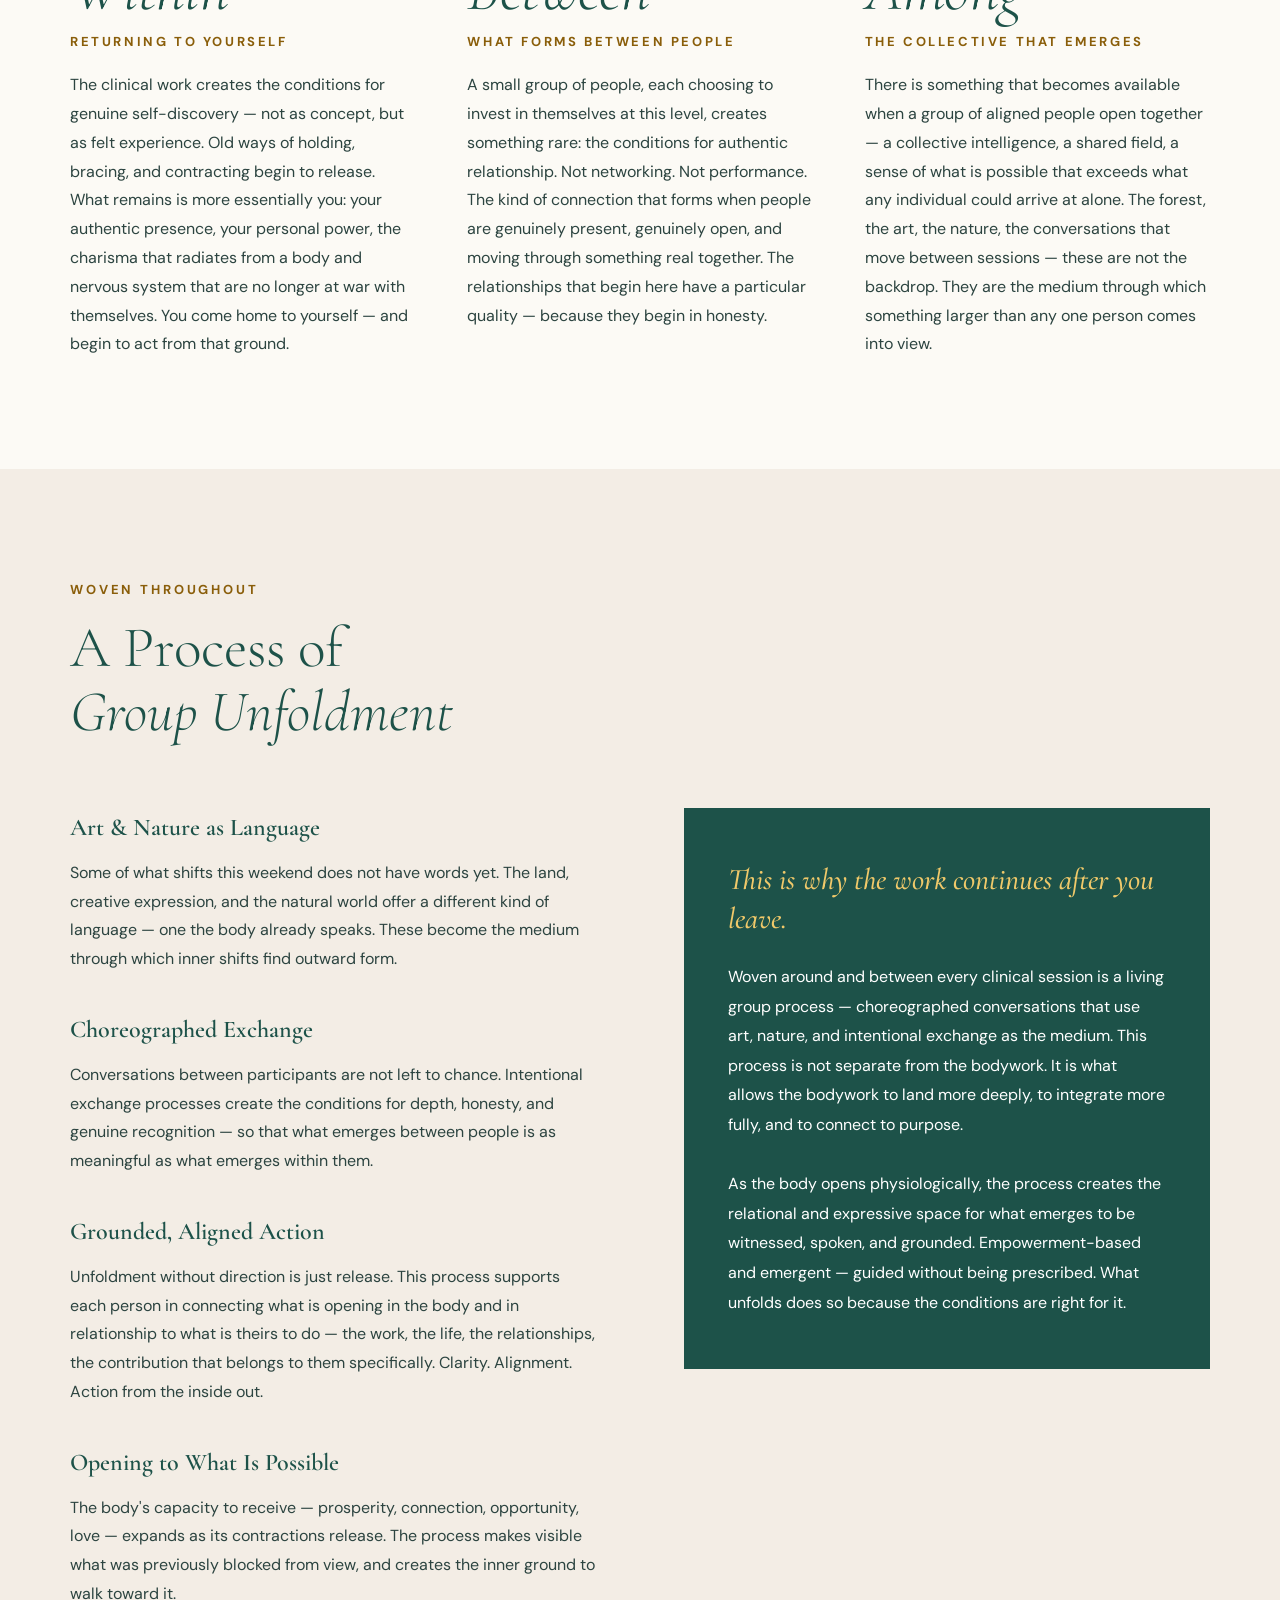
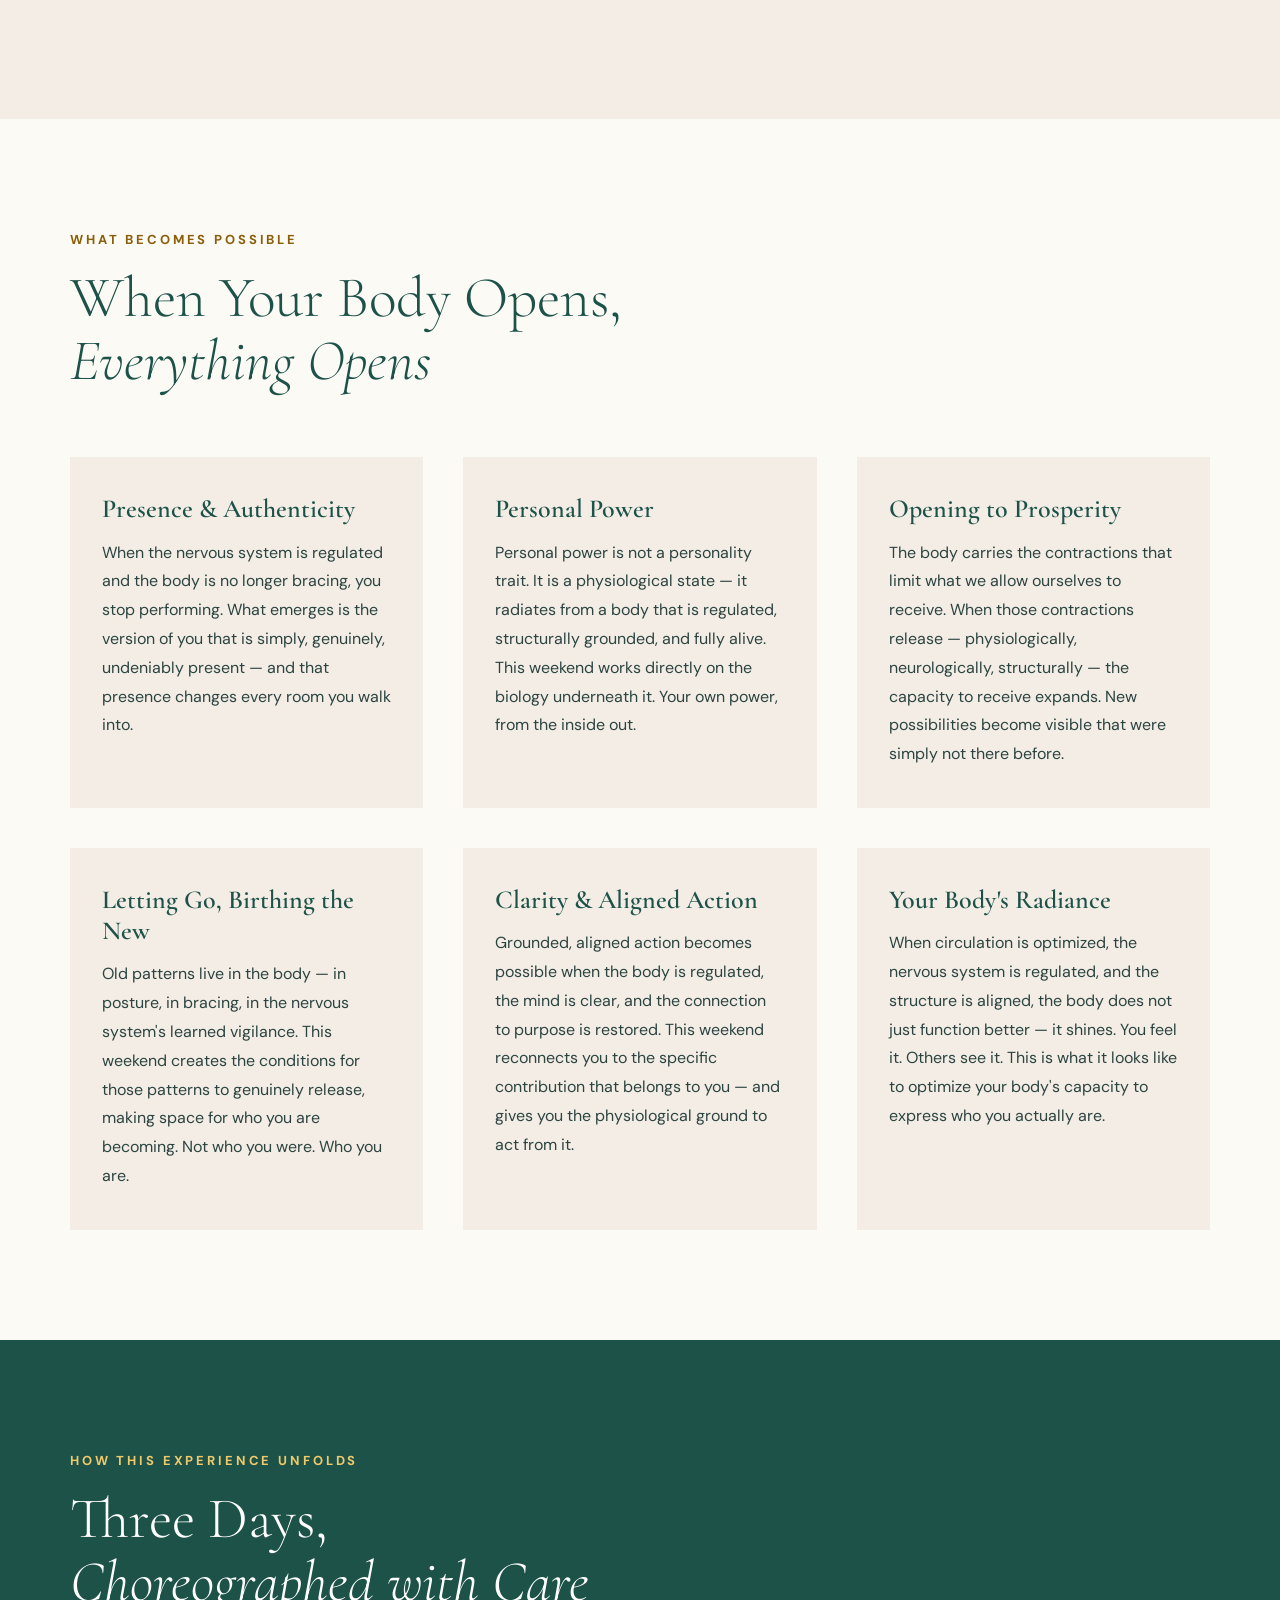
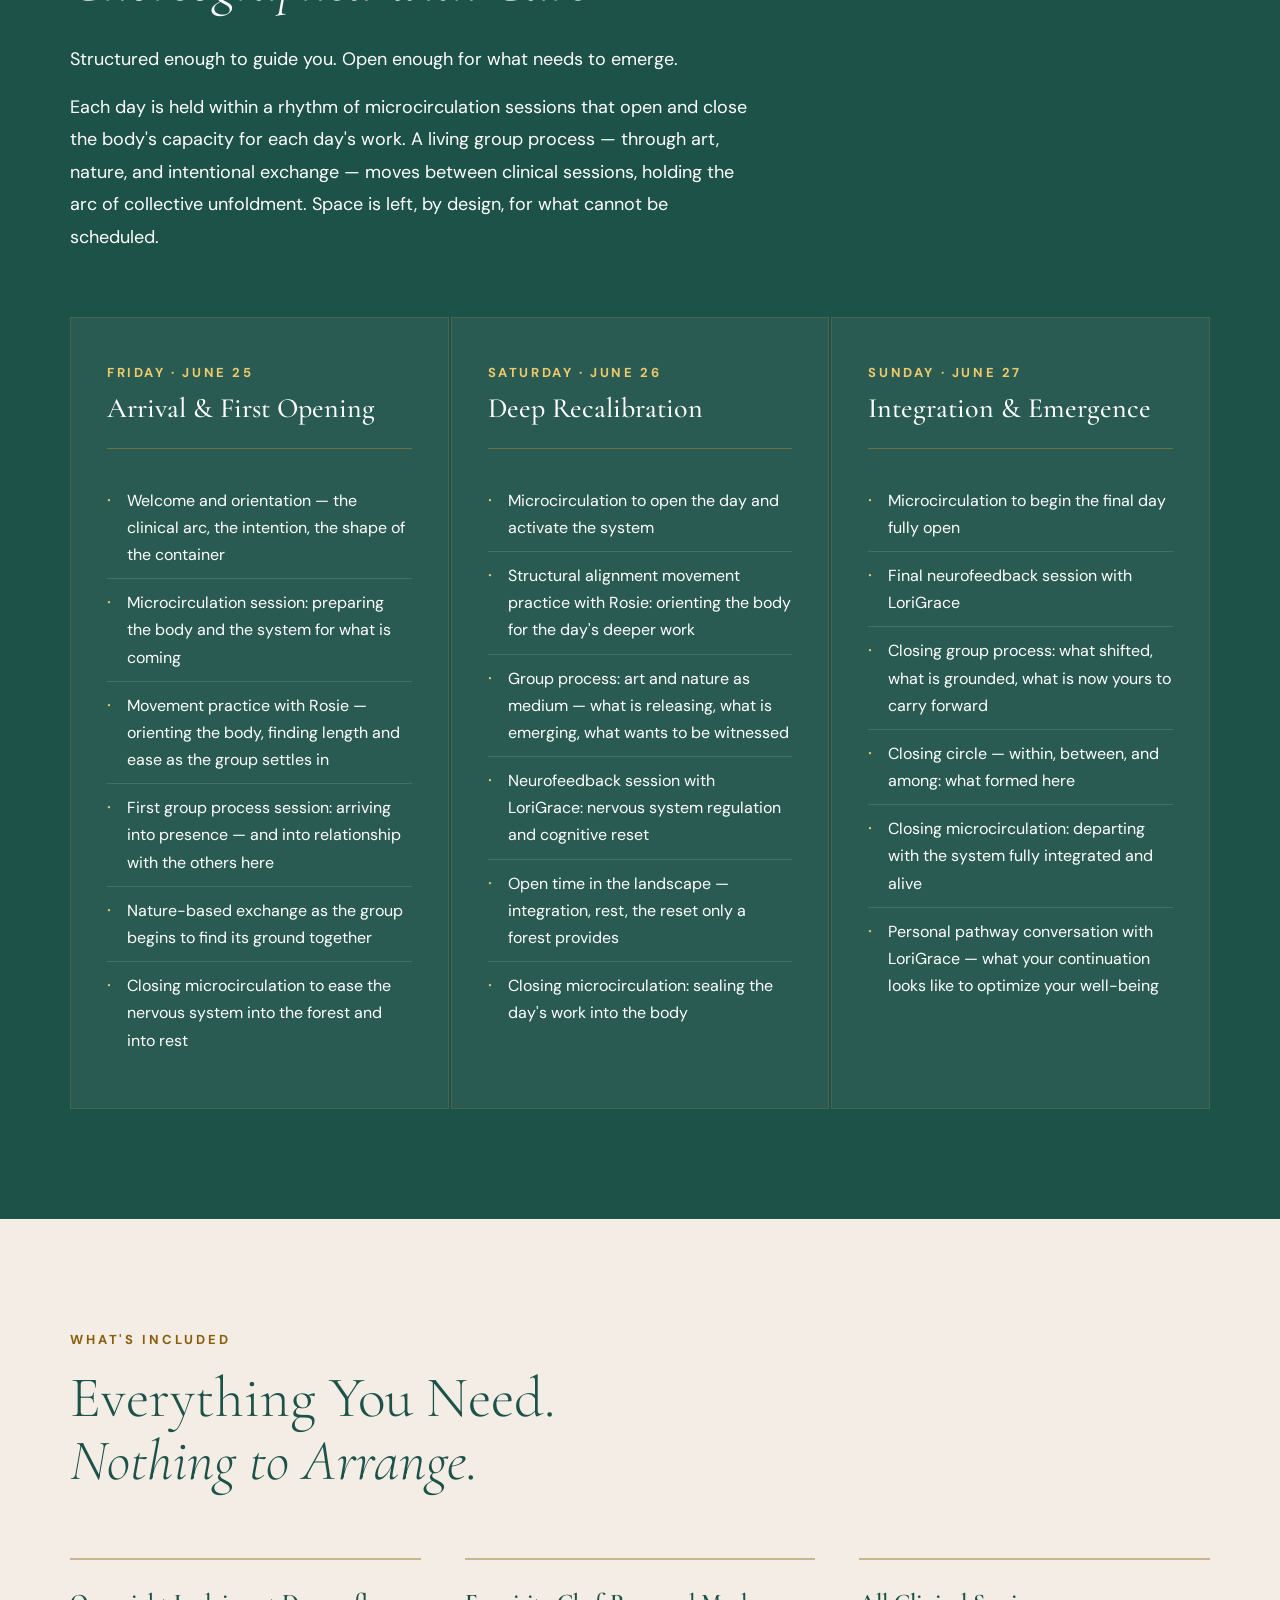
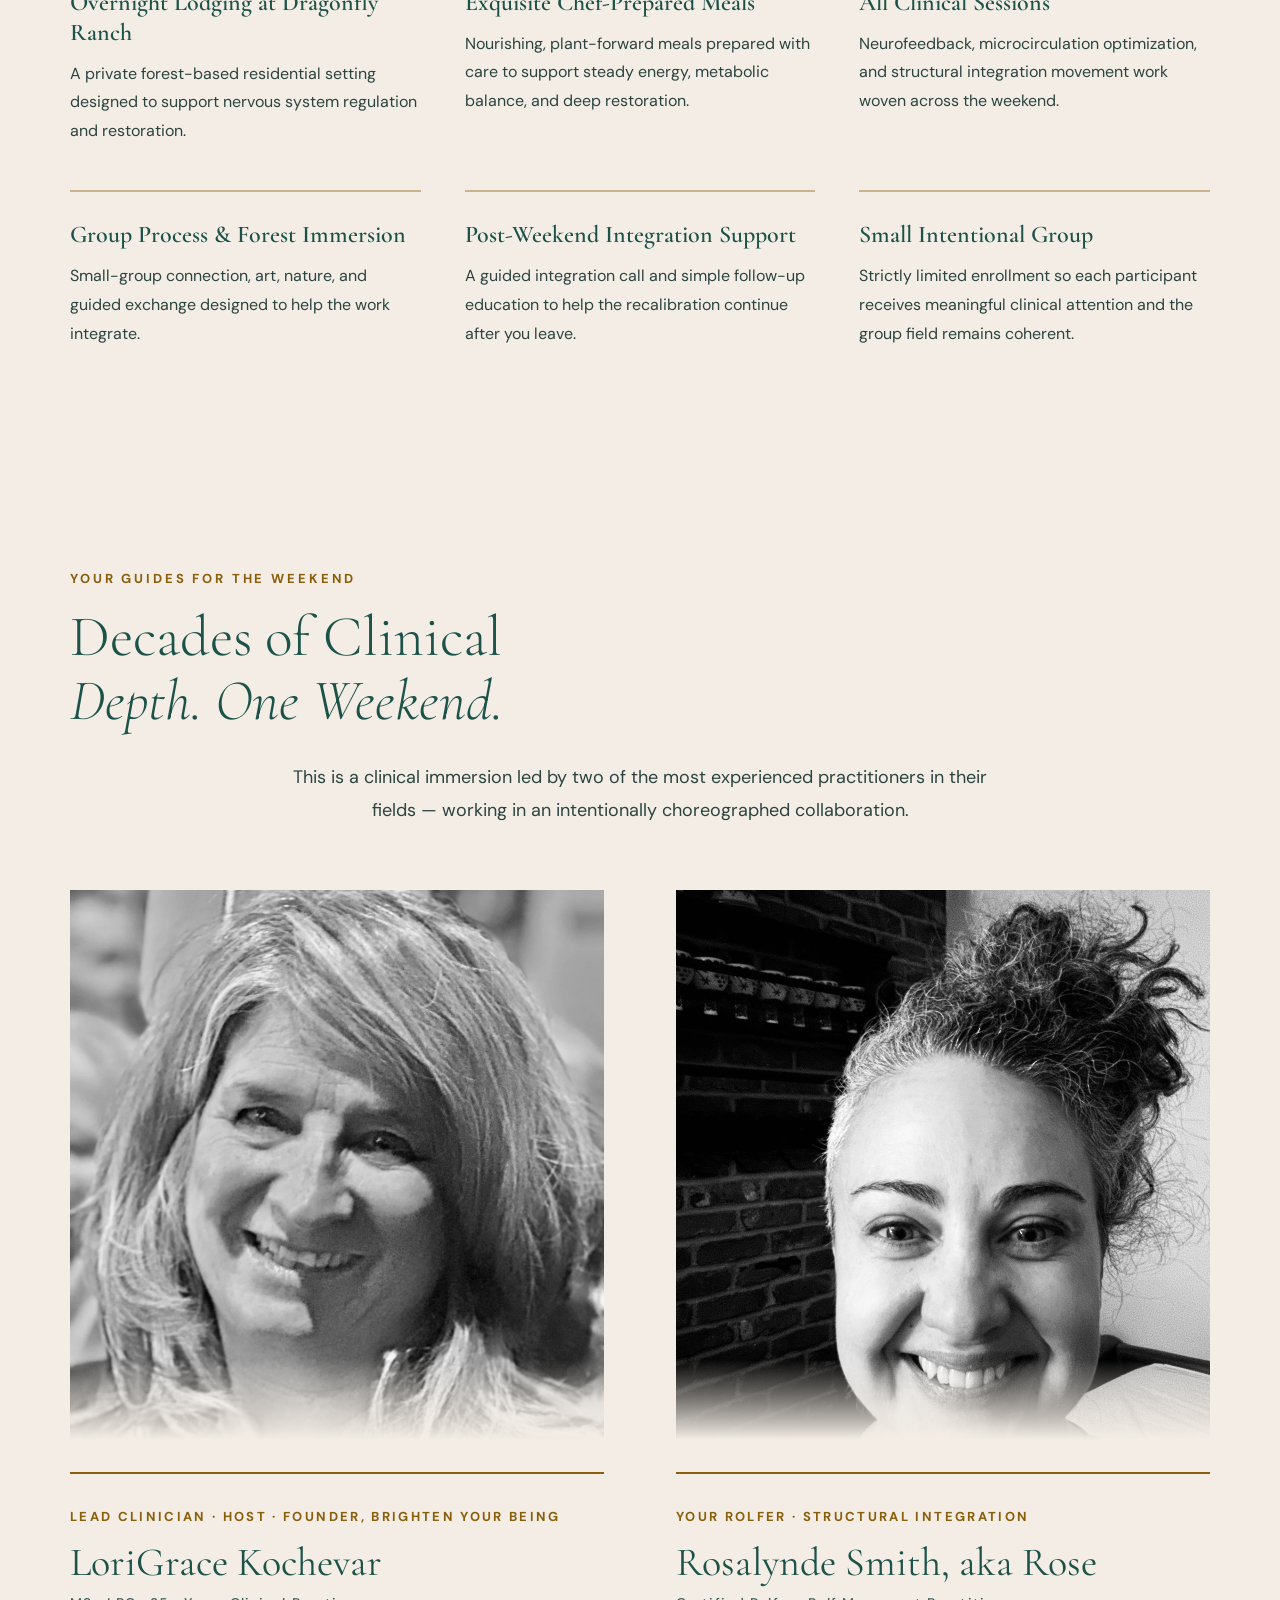
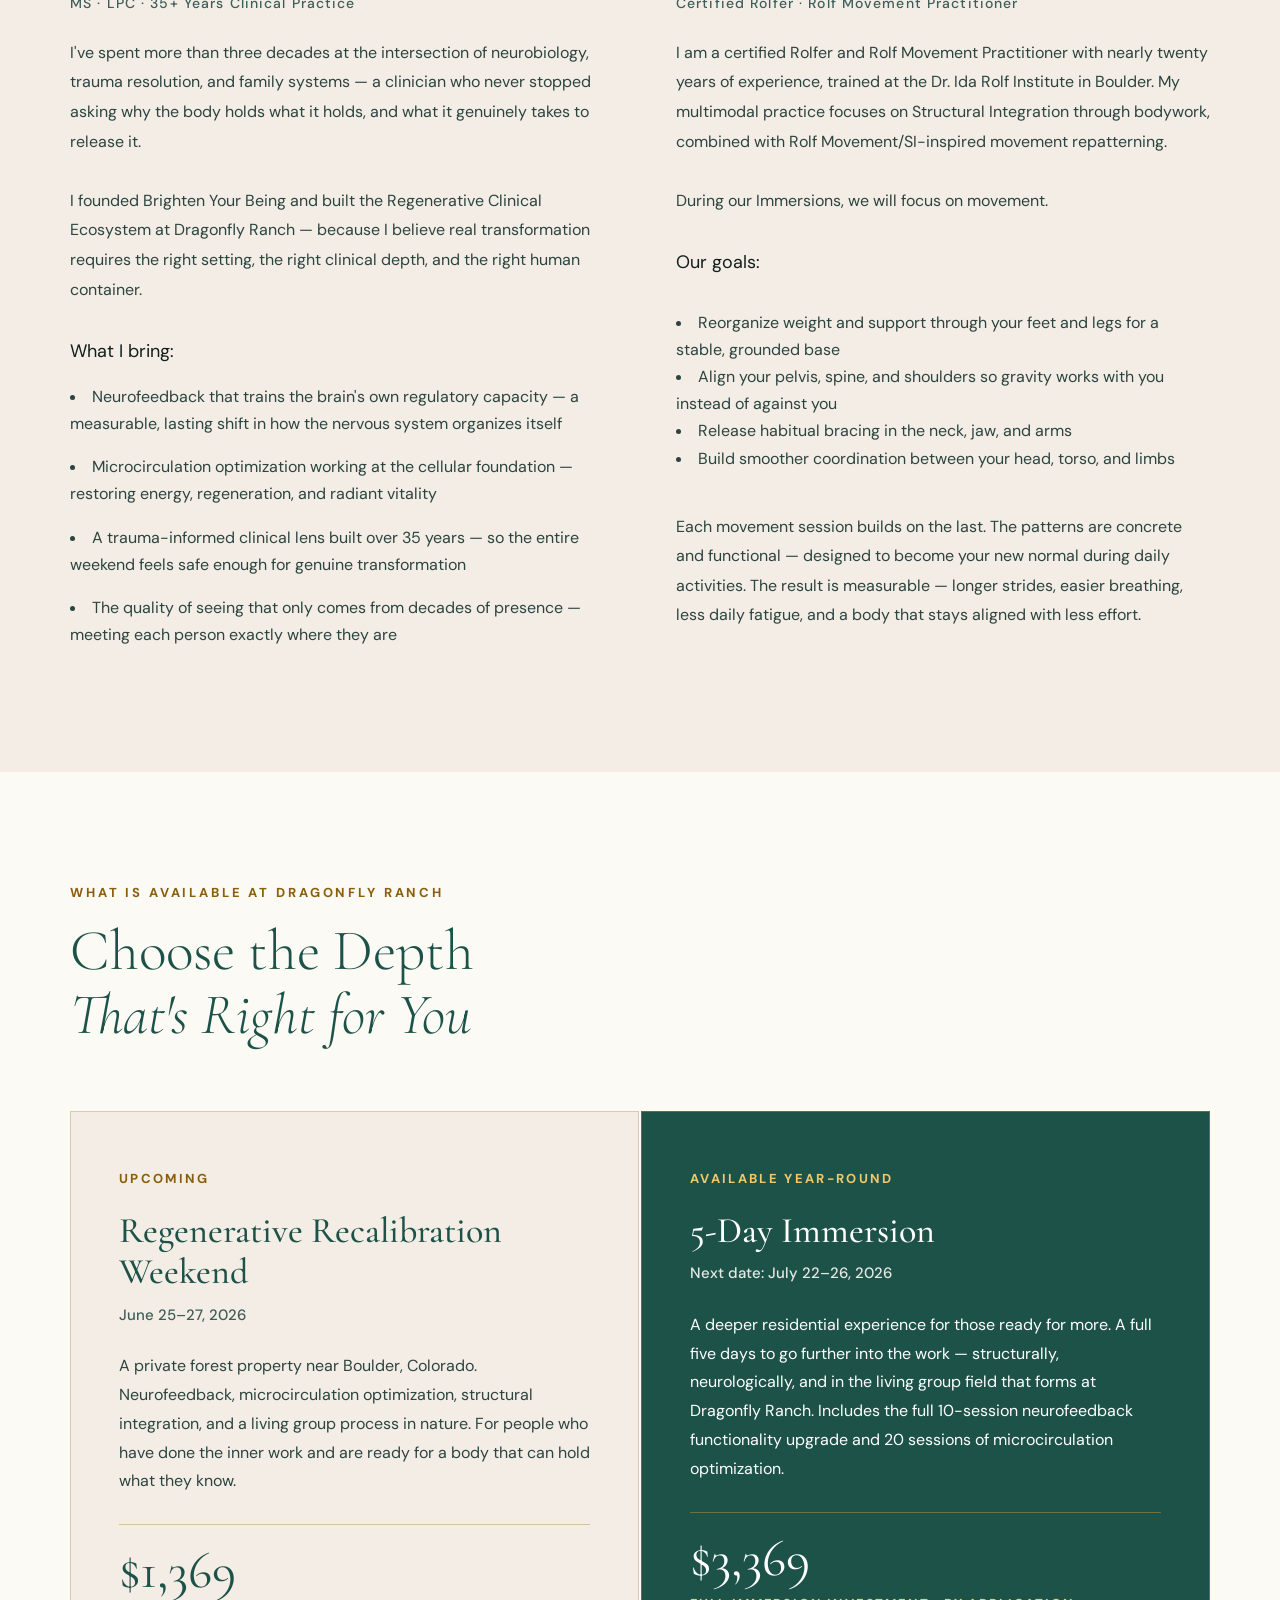
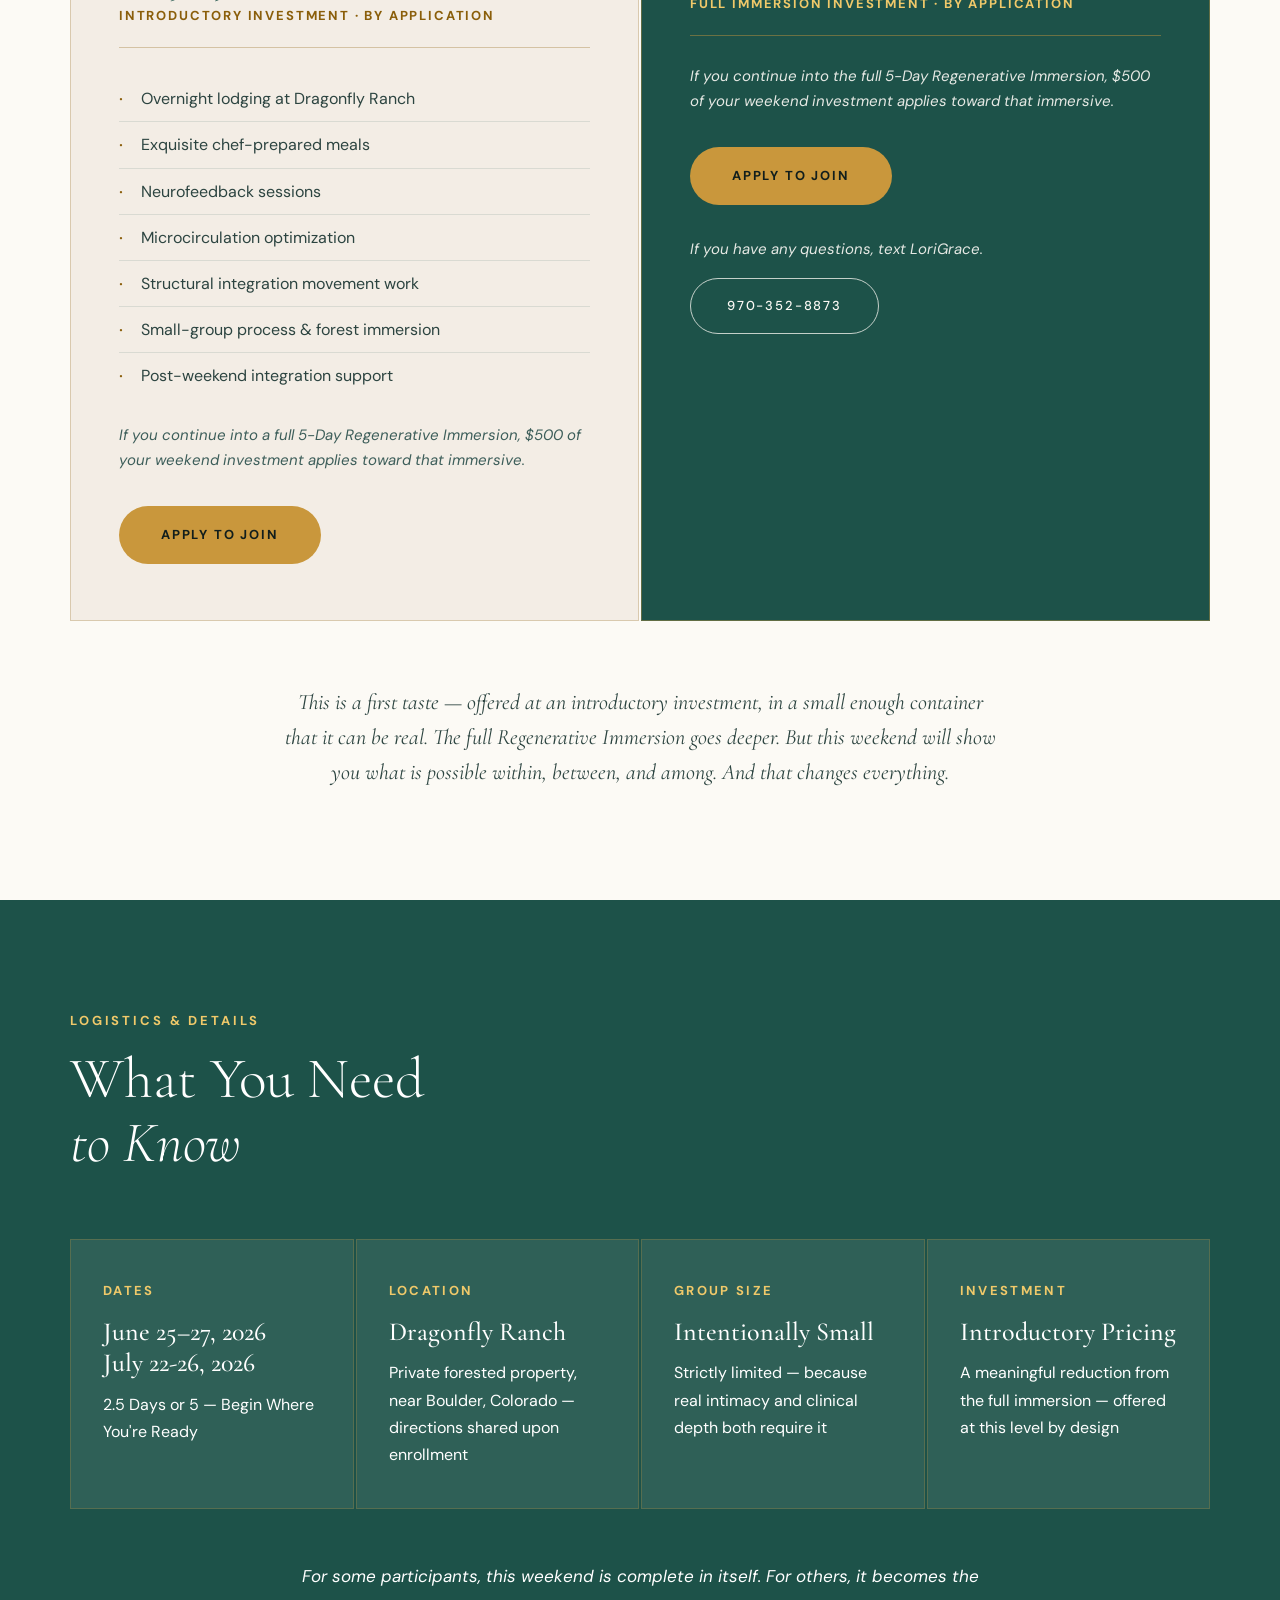
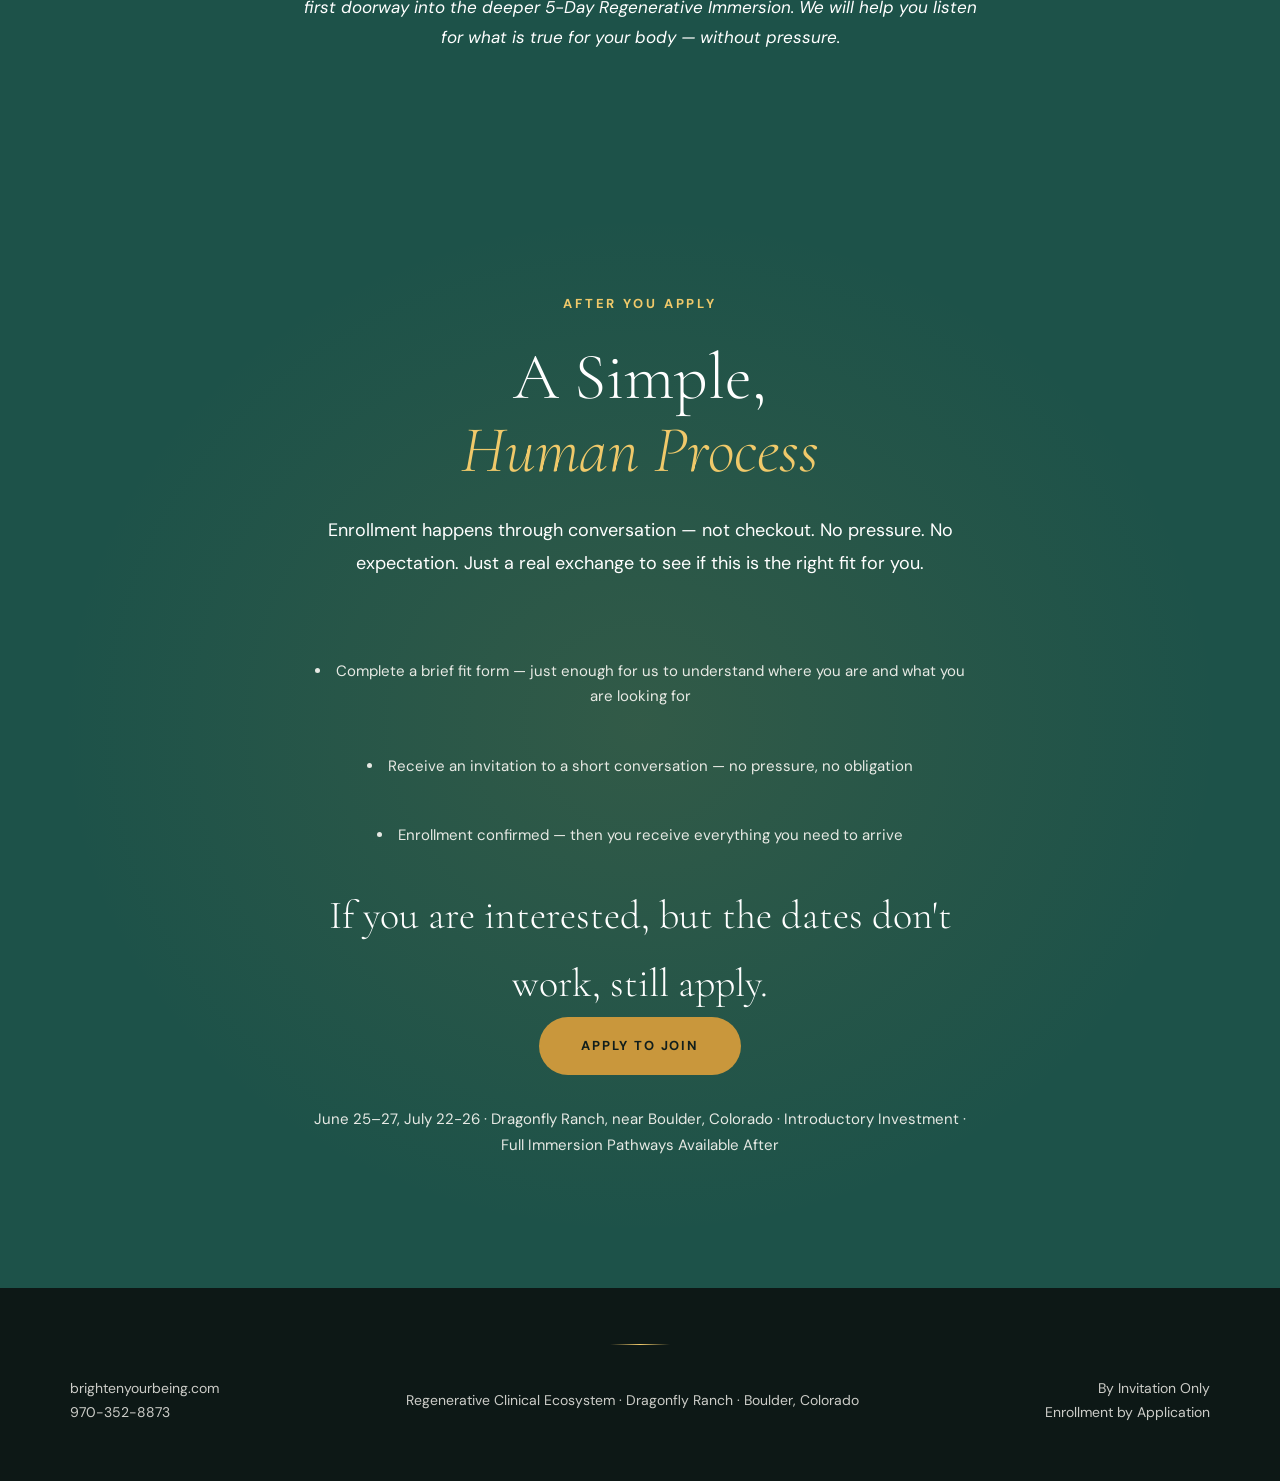
==== commit fcb5b50f: "Update index.html" ====
--- a/index.html
+++ b/index.html
@@ -12,7 +12,7 @@
 <nav class="topbar">
   <img class="topbar-brand" src="BYBLogo.png" alt="Brighten Your Being Logo"></img>
   <span class="topbar-detail">Dragonfly Ranch · Boulder, Colorado · By Invitation</span>
-  <a href="https://info.brightenyourbeing.com/widget/survey/8J2h2x6CcT0ioehCpc5W" class="btn-primary" style="font-size:13px; padding:12px 28px;">Apply to Join</a>
+  <a href="https://info.brightenyourbeing.com/widget/survey/8J2h2x6CcT0ioehCpc5W" class="btn-primary" style="font-size:13px; padding:12px 28px;" target="_blank" rel="noopener noreferrer">Apply to Join</a>
 </nav>
 
 <section class="hero">
@@ -29,7 +29,7 @@
         For those who've done the inner work and are ready for the body to follow — a clinical immersive for nervous system regulation, structural integration, and embodied renewal.
       </p>
       <div class="hero-cta-row">
-        <a href="https://info.brightenyourbeing.com/widget/survey/8J2h2x6CcT0ioehCpc5W" class="btn-primary">Apply to Join</a>
+        <a href="https://info.brightenyourbeing.com/widget/survey/8J2h2x6CcT0ioehCpc5W" class="btn-primary" target="_blank" rel="noopener noreferrer">Apply to Join</a>
         <a href="#experience" class="btn-outline">Explore the Experience</a>
       </div>
     </div>
@@ -134,8 +134,8 @@
         <p class="modality-close">Your body remembers what vitality actually feels like — and begins to expect it.</p>
       </div>
       <div class="modality-card fade-in">
-        <h3 class="modality-title">SOMArticulate<br>Structural Integration Based Movement</h3>
-        <p class="modality-body">SOMArticulate (also called SOMArtMoves) is a Rolf-based functional movement practice that reorganizes the body’s structural relationships. It retrains the body to release decades of held tension, compensation, and bracing stored in the connective tissue, then teaches it to move in new, more efficient ways.
+        <h3 class="modality-title">SOMArticulate<br>Integration Movement</h3>
+        <p class="modality-body">SOMArticulate (also called SOMArtMoves) is a Rolf-based functional movement practice that reorganizes the body's structural relationships. It retrains the body to release decades of held tension, compensation, and bracing stored in the connective tissue, then teaches it to move in new, more efficient ways.
 Through precise, repeatable exercises, the practice builds strength, ease, and functional alignment into daily movement. The body learns to find its natural length, support, and ground.
 Clients stand, walk, and move with clearer authority and effortless presence.
 </p>
@@ -399,7 +399,7 @@
           <li>Post-weekend integration support</li>
         </ul>
         <p class="offering-note">If you continue into a full 5-Day Regenerative Immersion, $500 of your weekend investment applies toward that immersive.</p>
-        <a href="https://info.brightenyourbeing.com/widget/survey/8J2h2x6CcT0ioehCpc5W" class="btn-primary" style="margin-top:2rem; display:inline-block;">Apply to Join</a>
+        <a href="https://info.brightenyourbeing.com/widget/survey/8J2h2x6CcT0ioehCpc5W" class="btn-primary" style="margin-top:2rem; display:inline-block;" target="_blank" rel="noopener noreferrer">Apply to Join</a>
       </div>
       <div class="offering-card offering-card--alt fade-in">
         <span class="offering-tag">Available Year-Round</span>
@@ -411,7 +411,7 @@
           <span class="offering-price-label">Full Immersion Investment · By Application</span>
         </div>
         <p class="offering-note">If you continue into the full 5-Day Regenerative Immersion, $500 of your weekend investment applies toward that immersive.</p>
-        <a href="https://info.brightenyourbeing.com/widget/survey/8J2h2x6CcT0ioehCpc5W" class="btn-primary" style="margin-top:2rem; display:inline-block;">Apply to Join</a>
+        <a href="https://info.brightenyourbeing.com/widget/survey/8J2h2x6CcT0ioehCpc5W" class="btn-primary" style="margin-top:2rem; display:inline-block;" target="_blank" rel="noopener noreferrer">Apply to Join</a>
         <p class="offering-note" style="margin-top:2rem;">If you have any questions, text LoriGrace.</p>
         <a href="sms:9703528873" class="btn-outline" style="margin-top:1rem; display:inline-block;">970-352-8873</a>
       </div>
@@ -461,7 +461,7 @@
       <li class="cta-detail fade-in">Enrollment confirmed — then you receive everything you need to arrive</li>
     </div>
     <h2 class="cta-apply fade-in" margin-bottom:2rem;">If you are interested, but the dates don't work, still apply.</h2>
-    <a href="https://info.brightenyourbeing.com/widget/survey/8J2h2x6CcT0ioehCpc5W" class="btn-primary fade-in">Apply to Join</a>
+    <a href="https://info.brightenyourbeing.com/widget/survey/8J2h2x6CcT0ioehCpc5W" class="btn-primary fade-in" target="_blank" rel="noopener noreferrer">Apply to Join</a>
     <p class="cta-detail fade-in" style="margin-top:2rem;">June 25–27, July 22-26 · Dragonfly Ranch, near Boulder, Colorado · Introductory Investment · Full Immersion Pathways Available After</p>
   </div>
 </section>
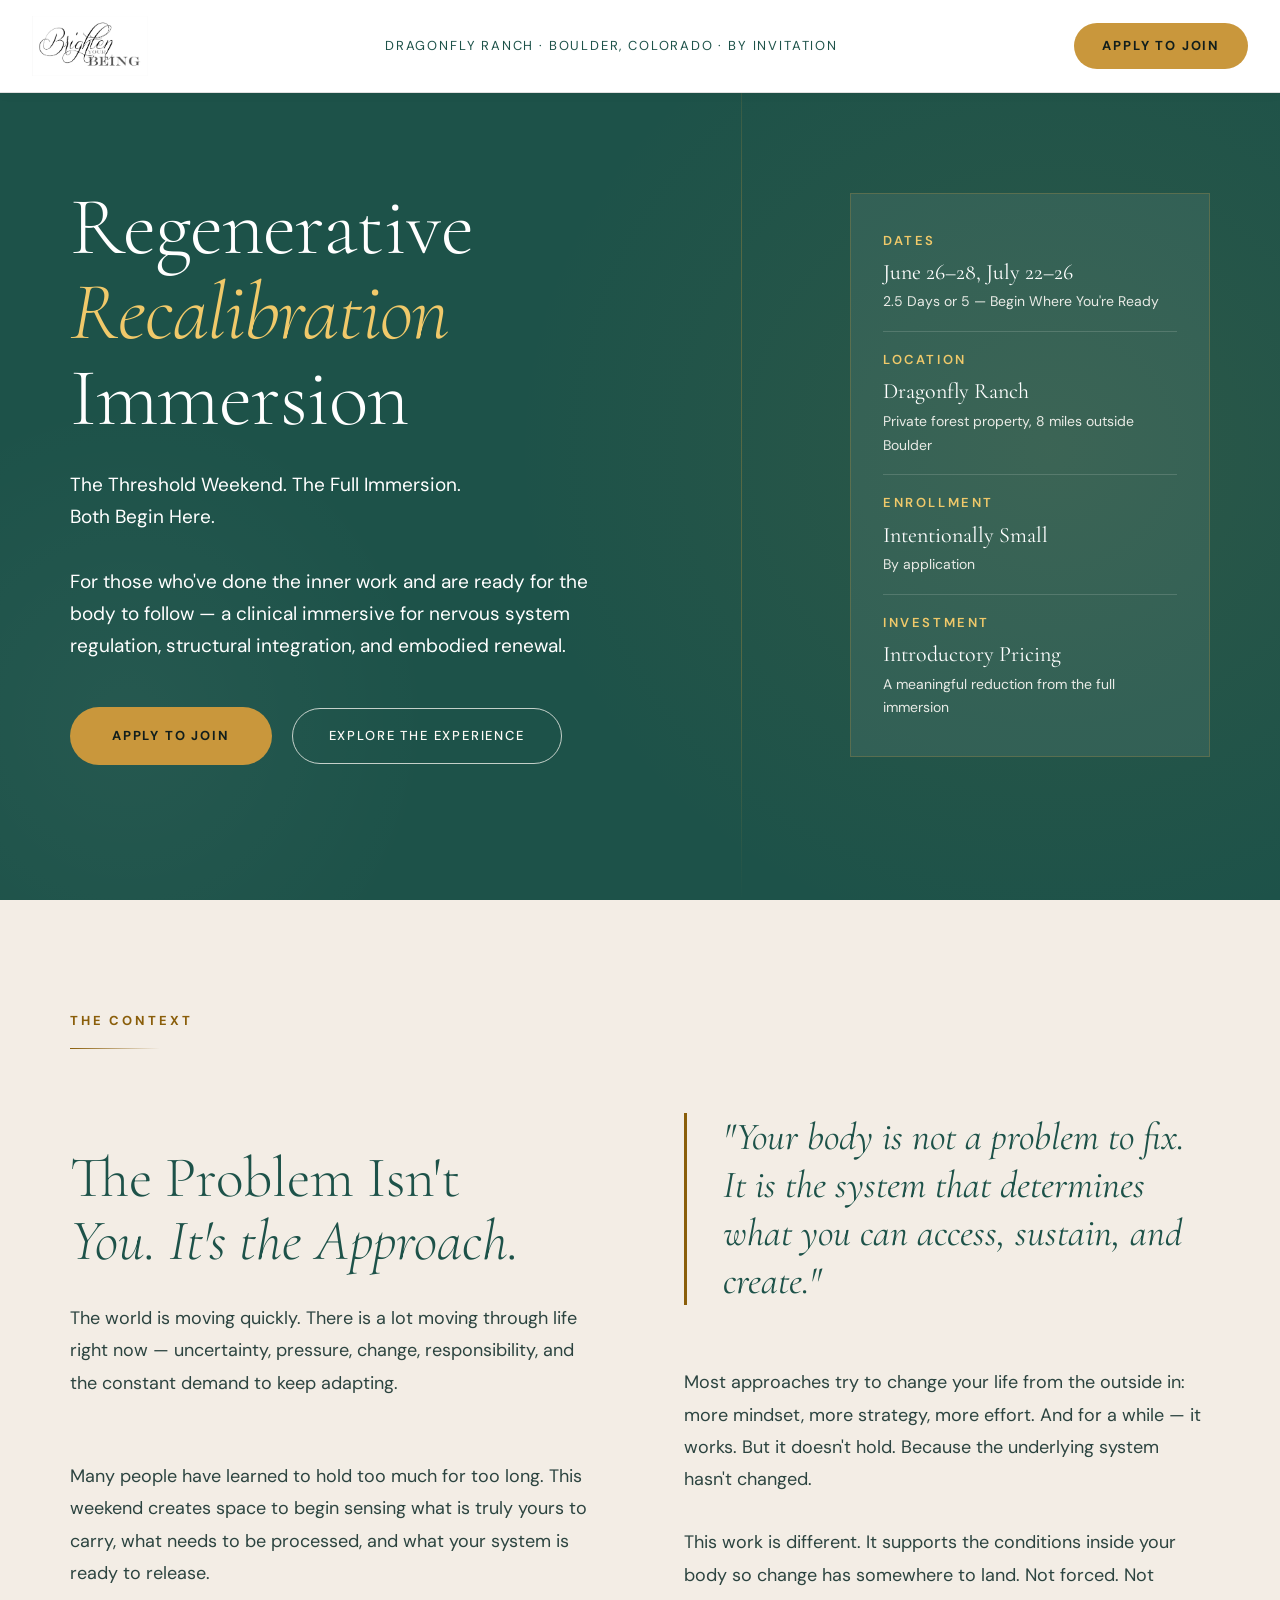
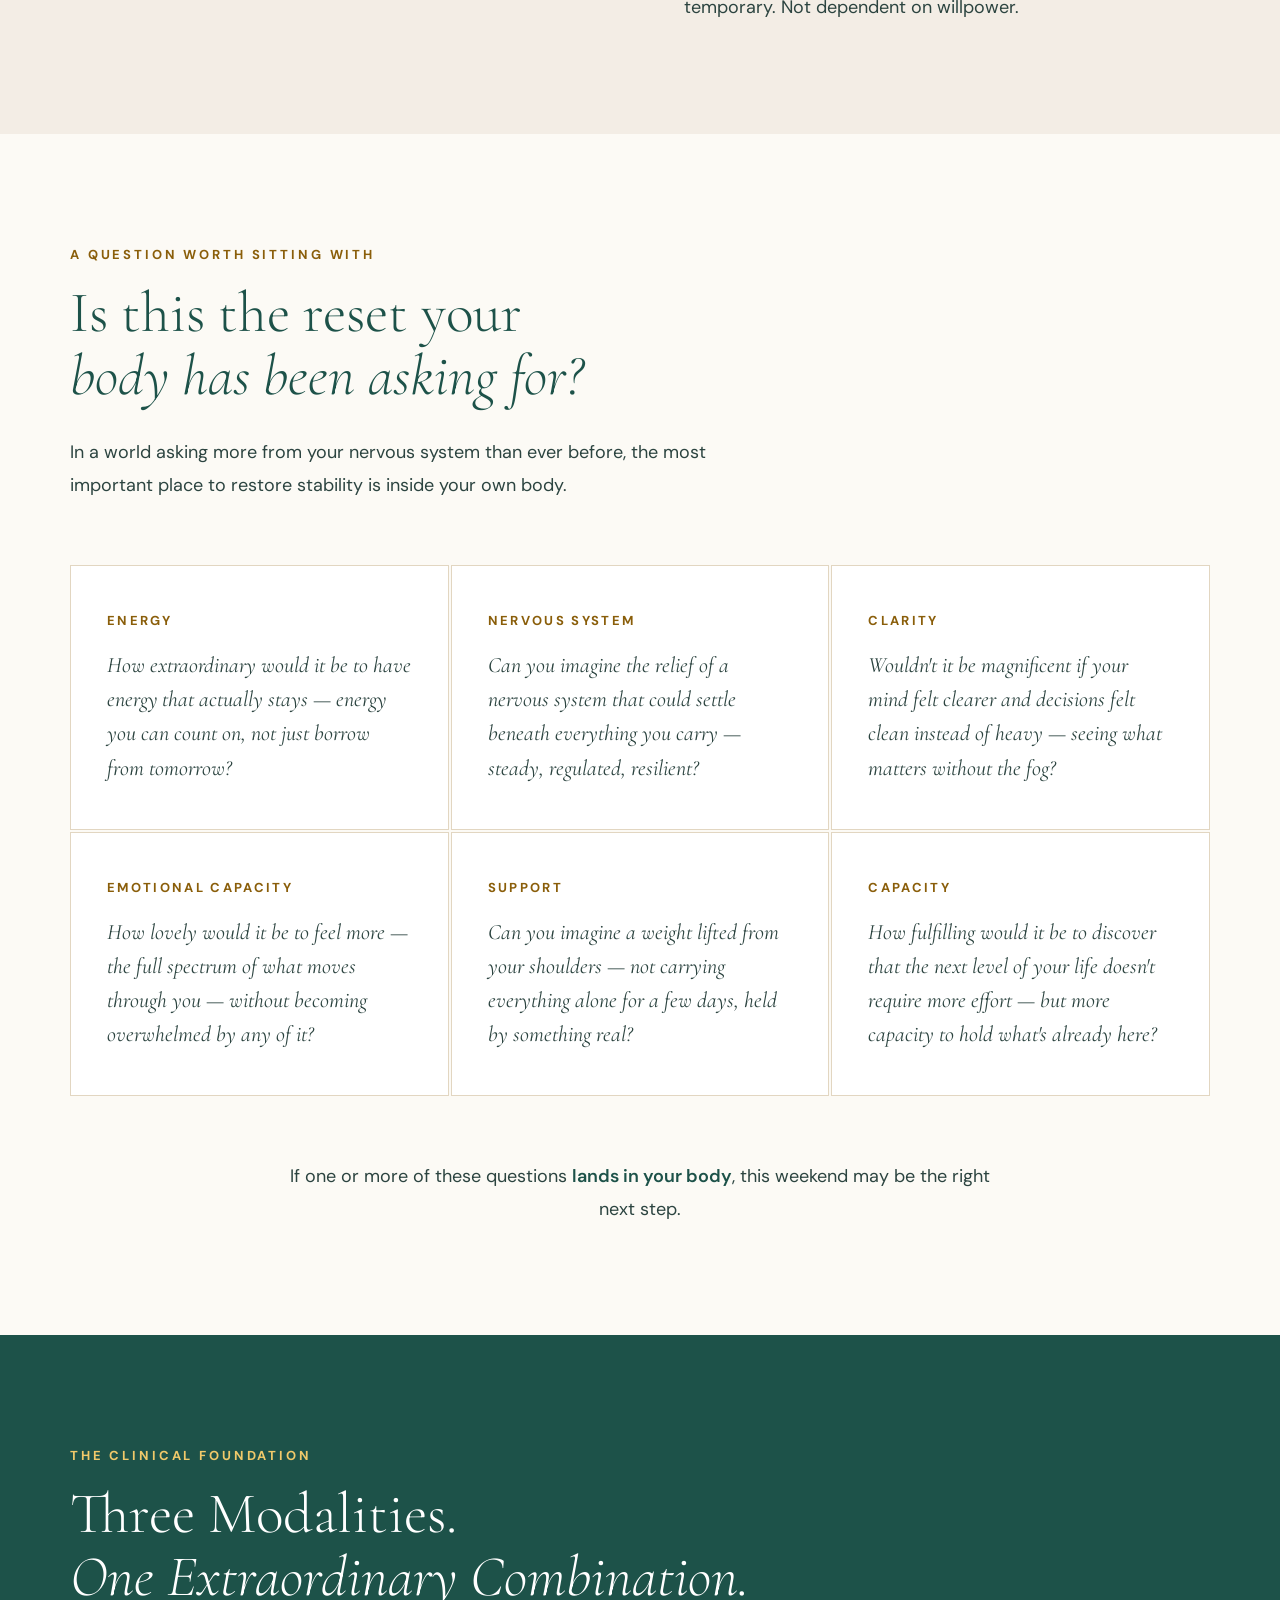
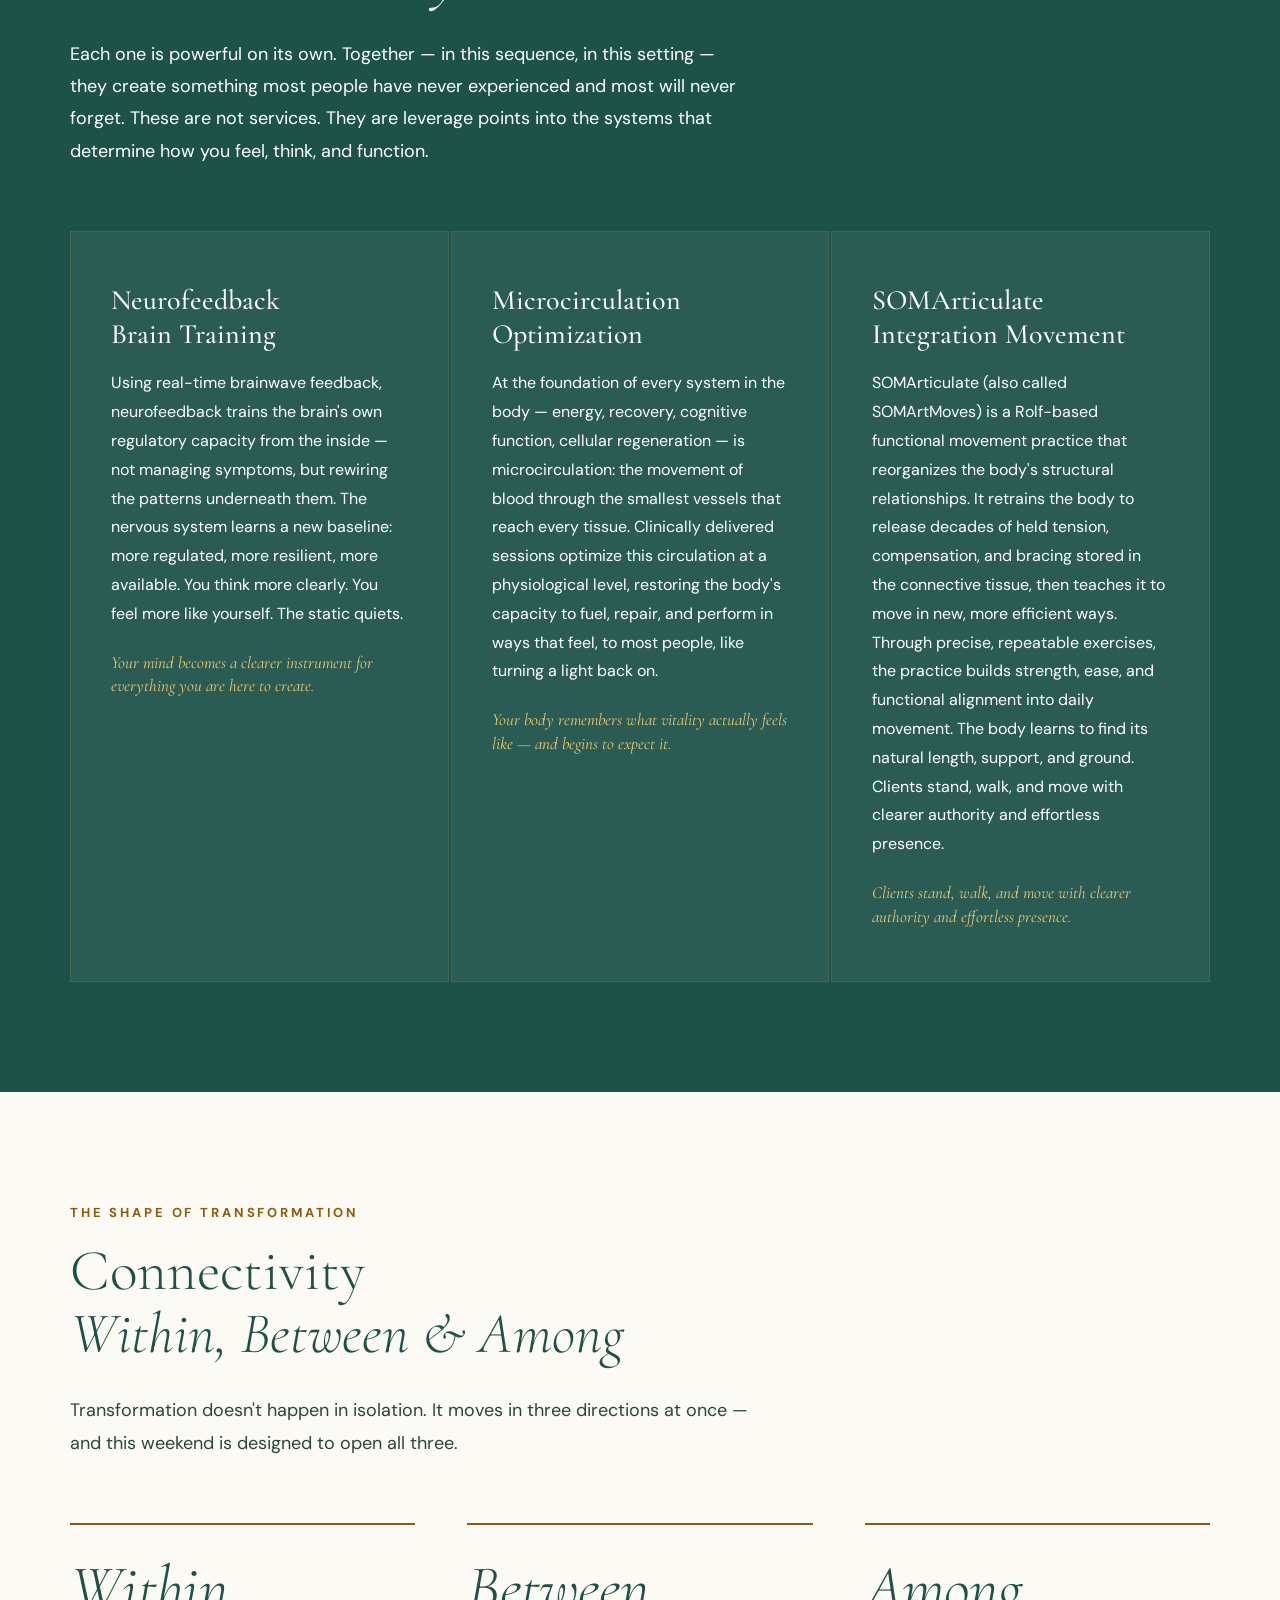
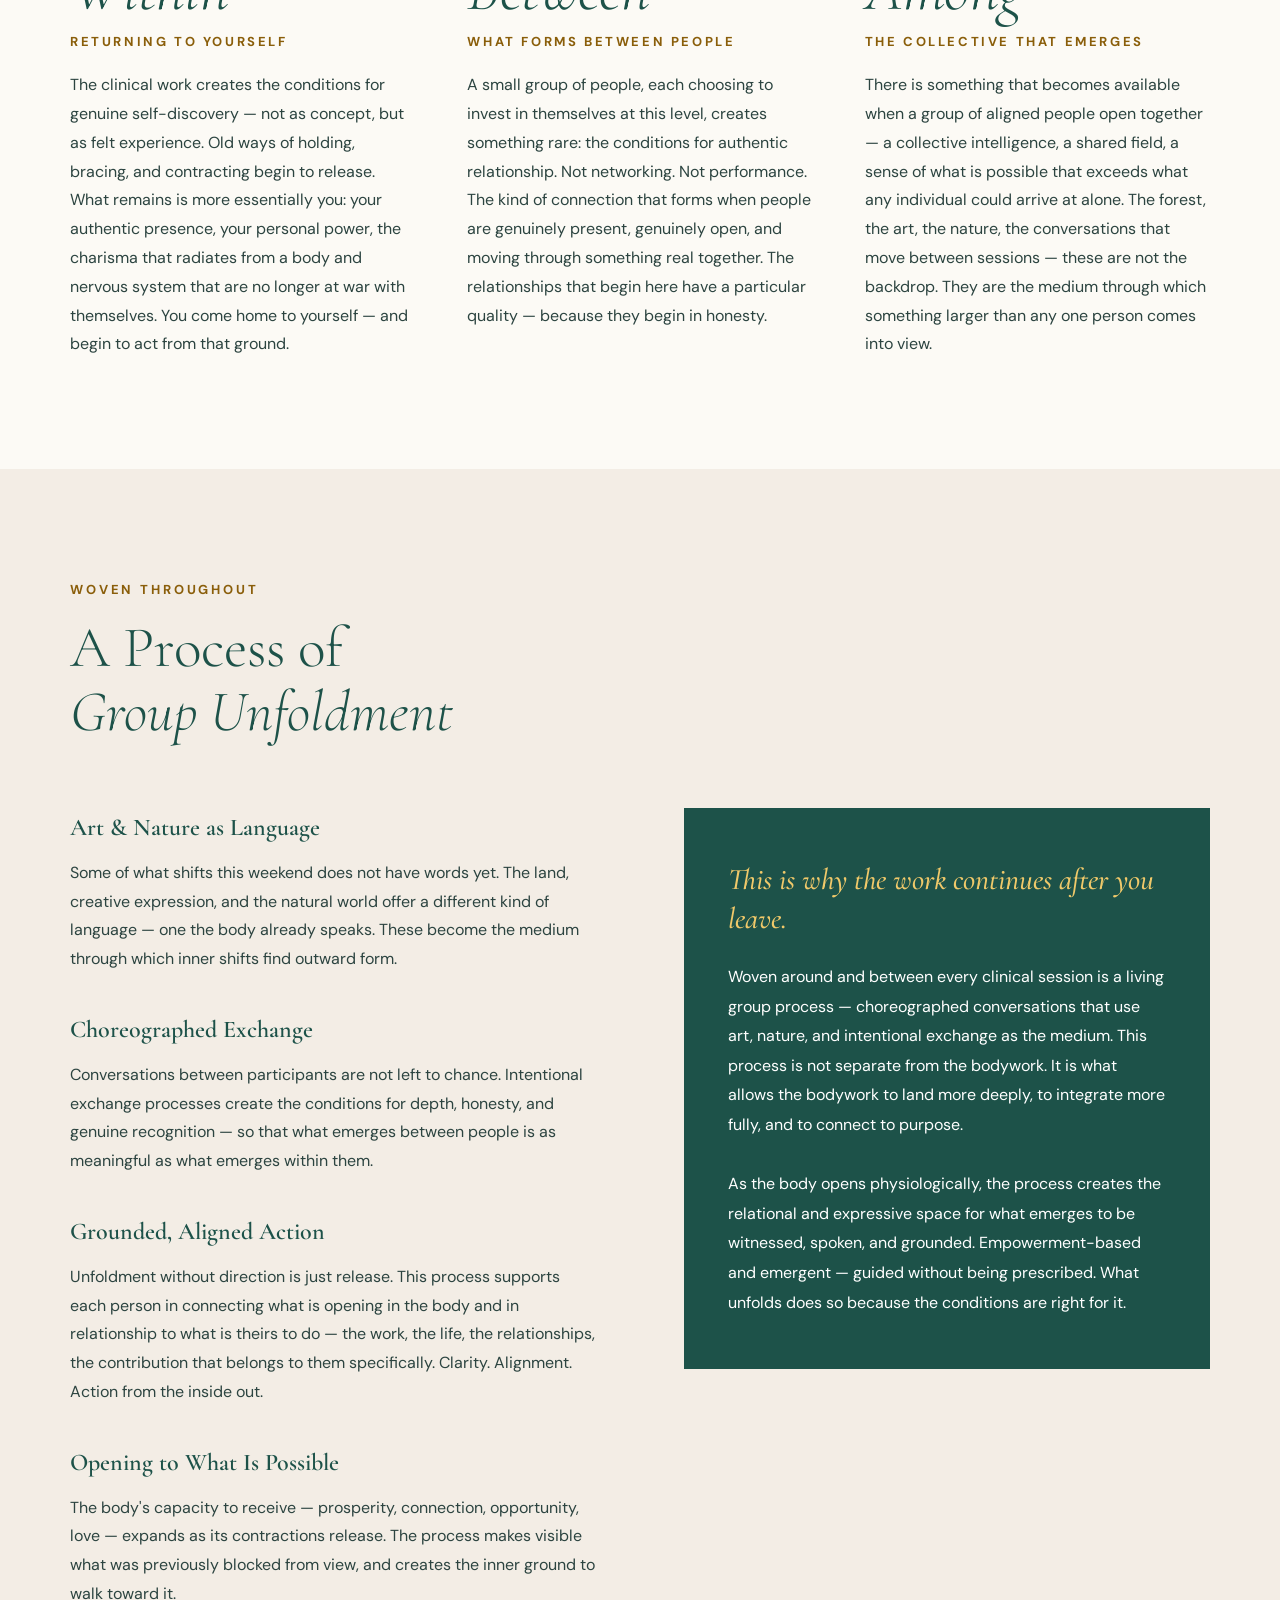
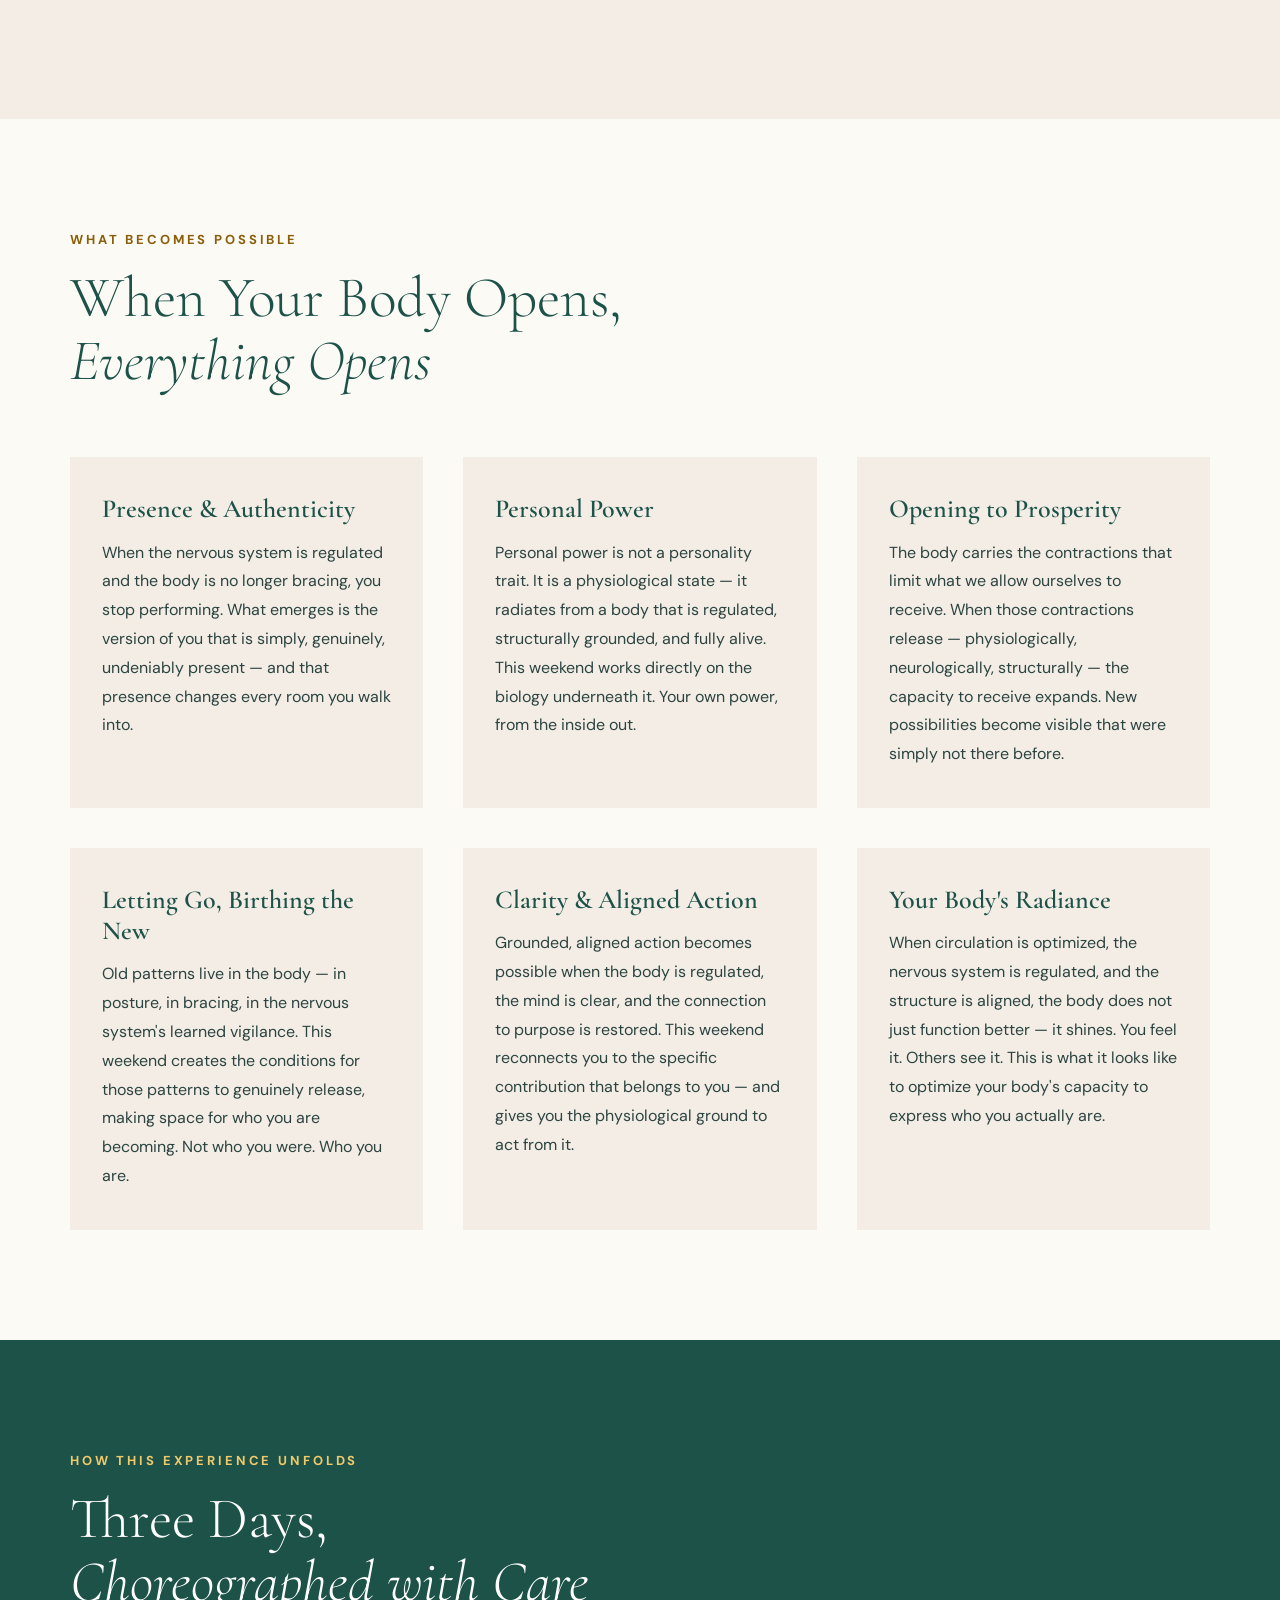
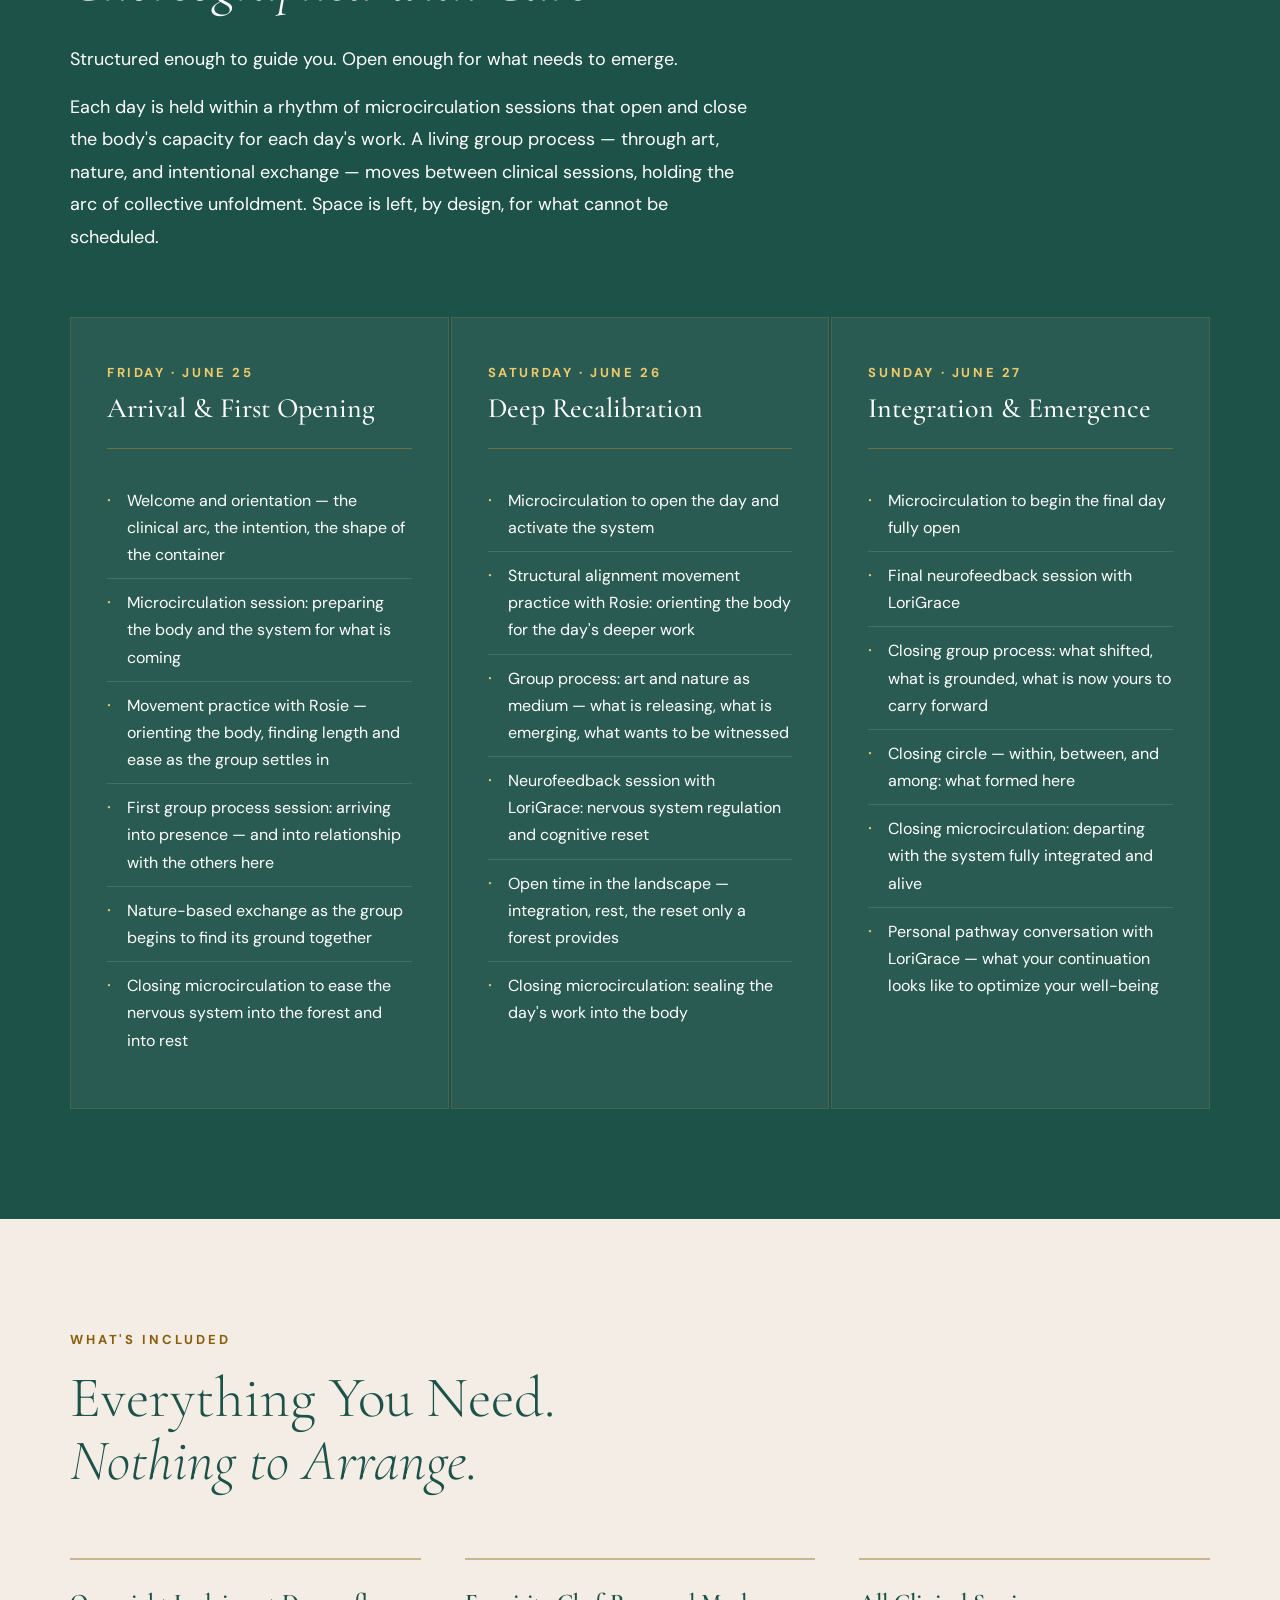
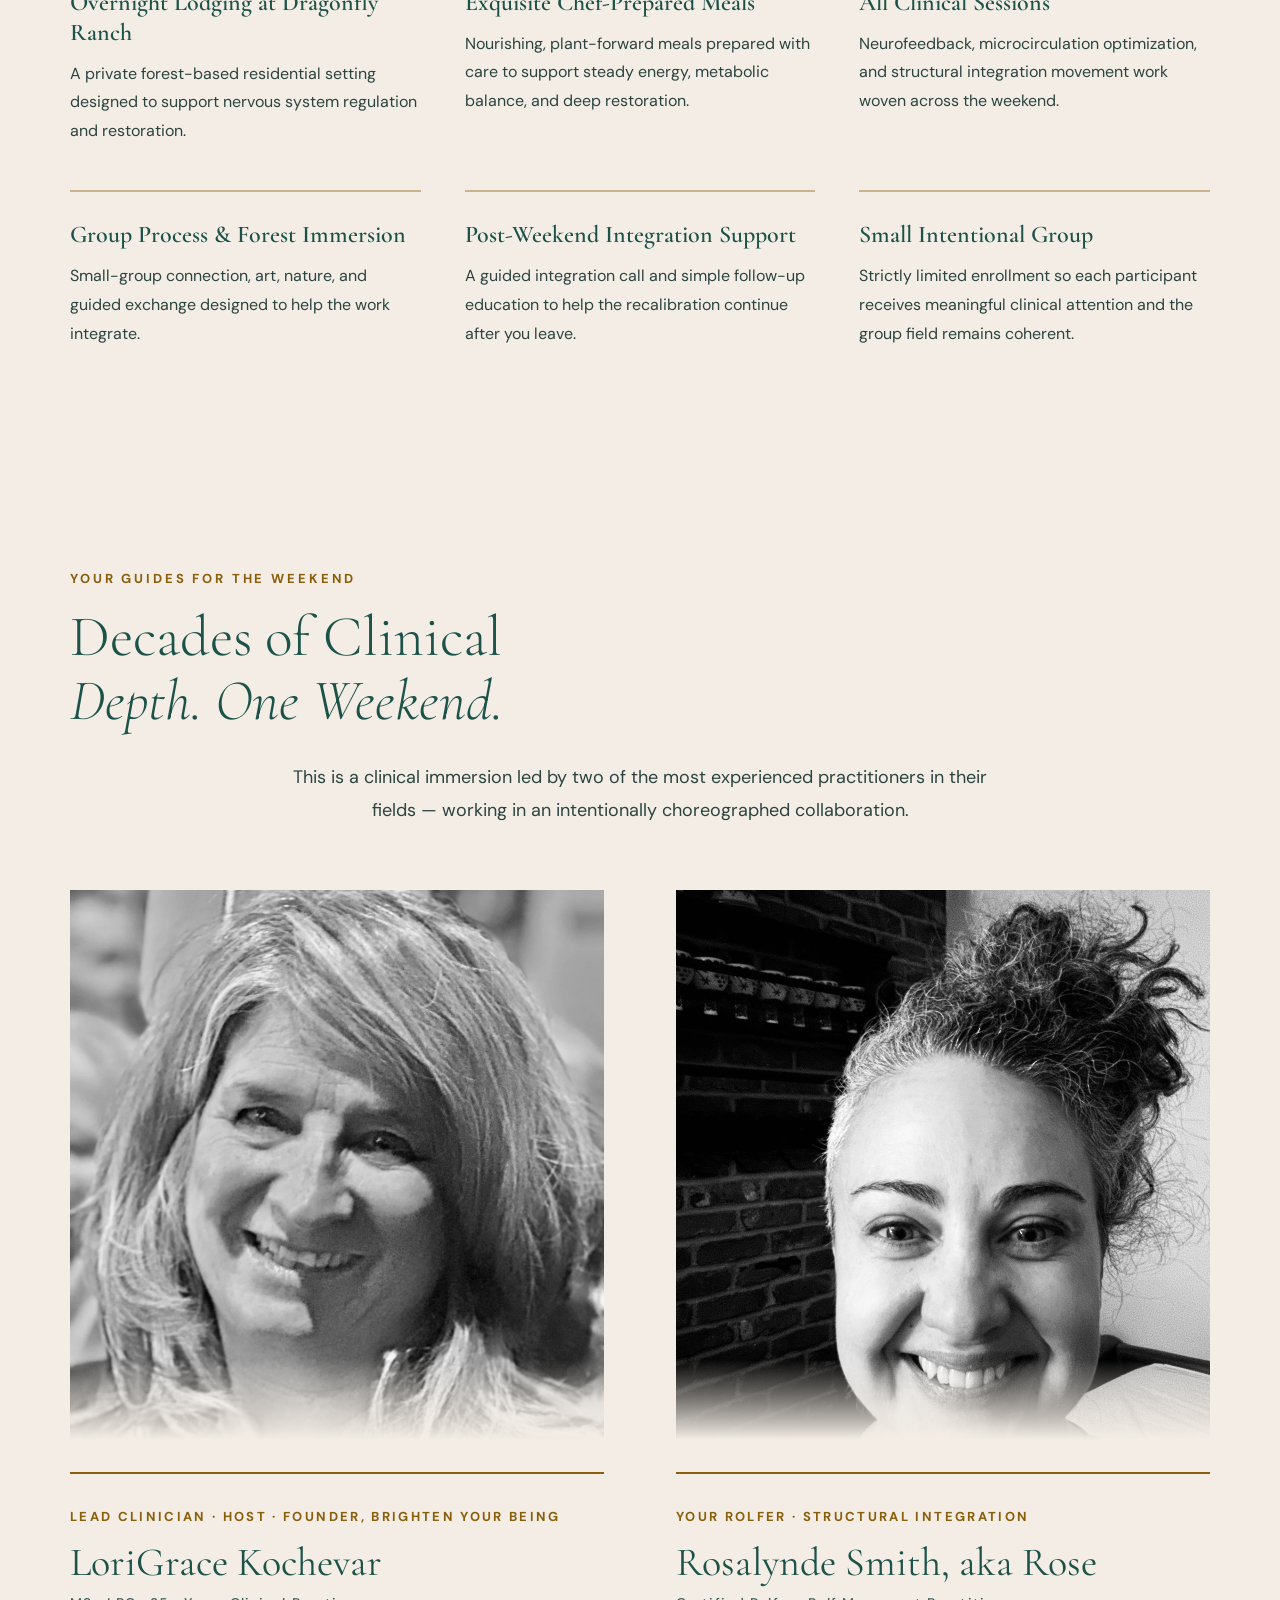
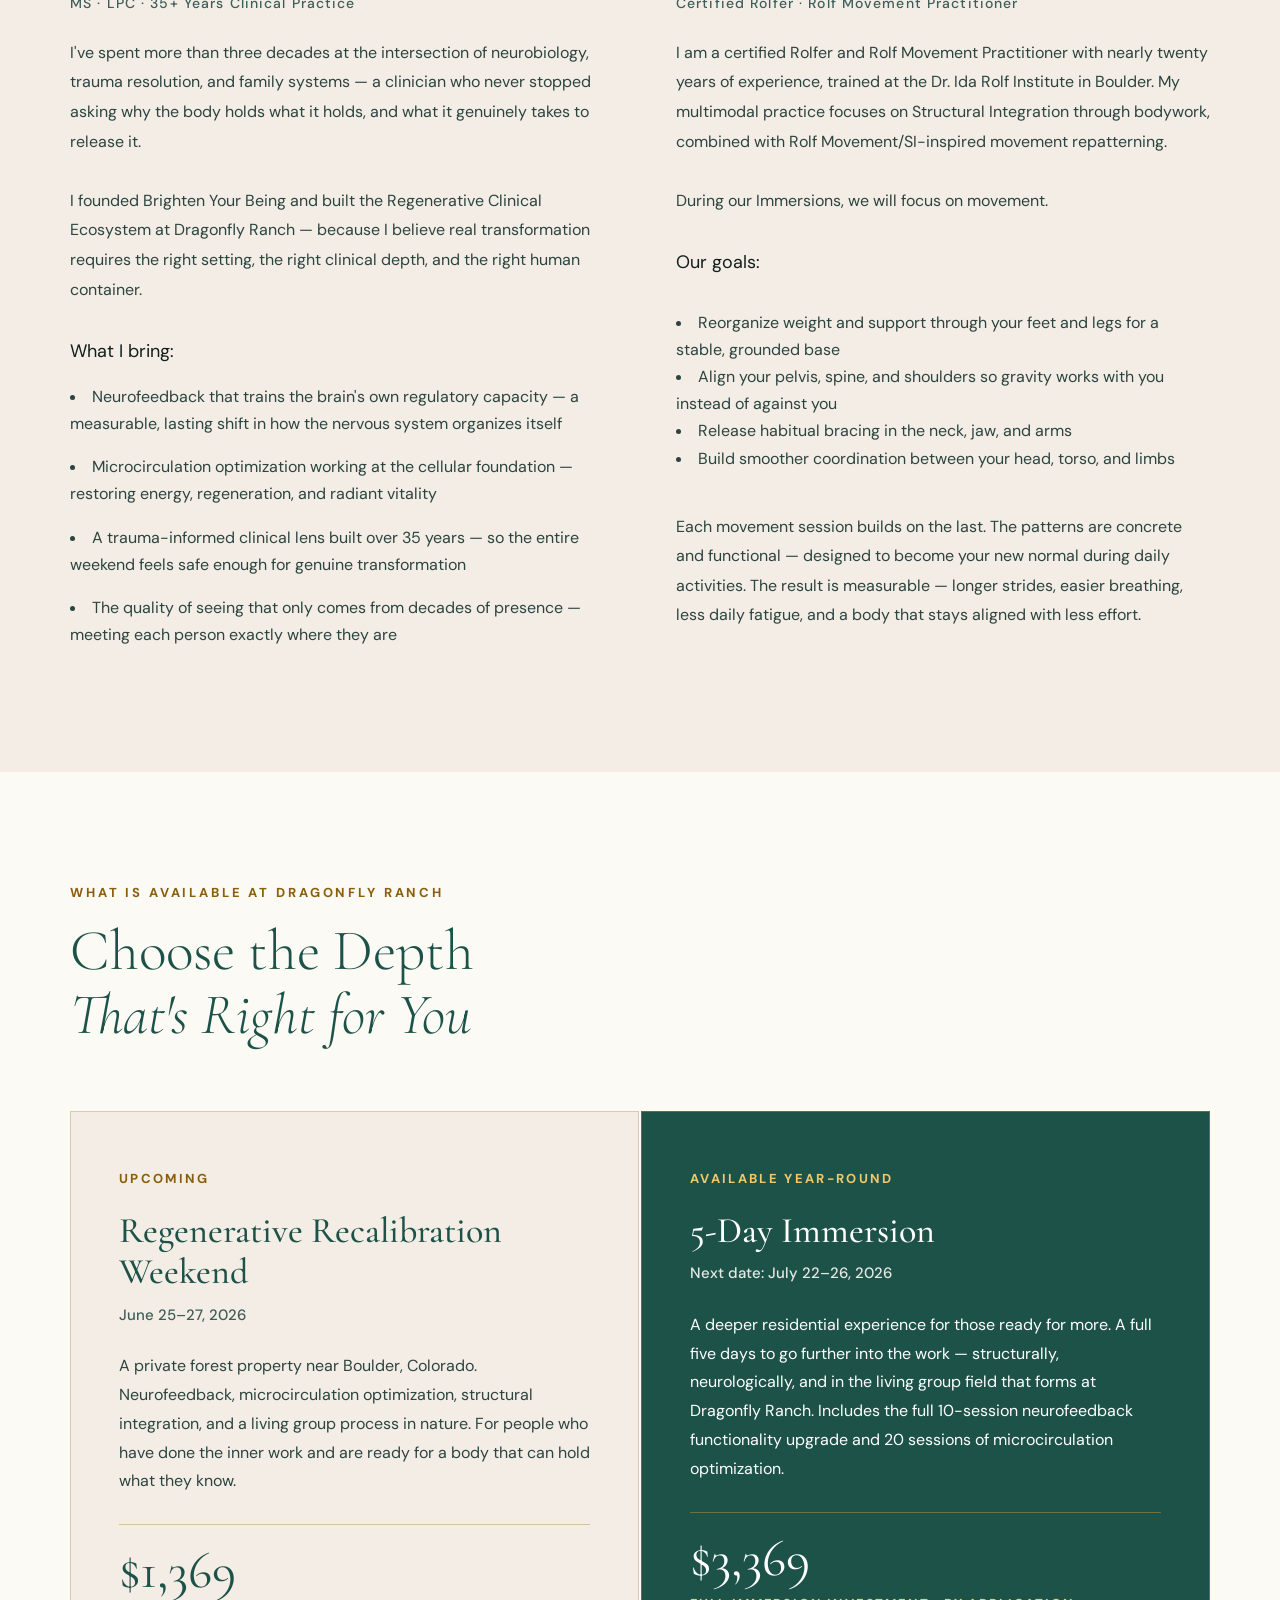
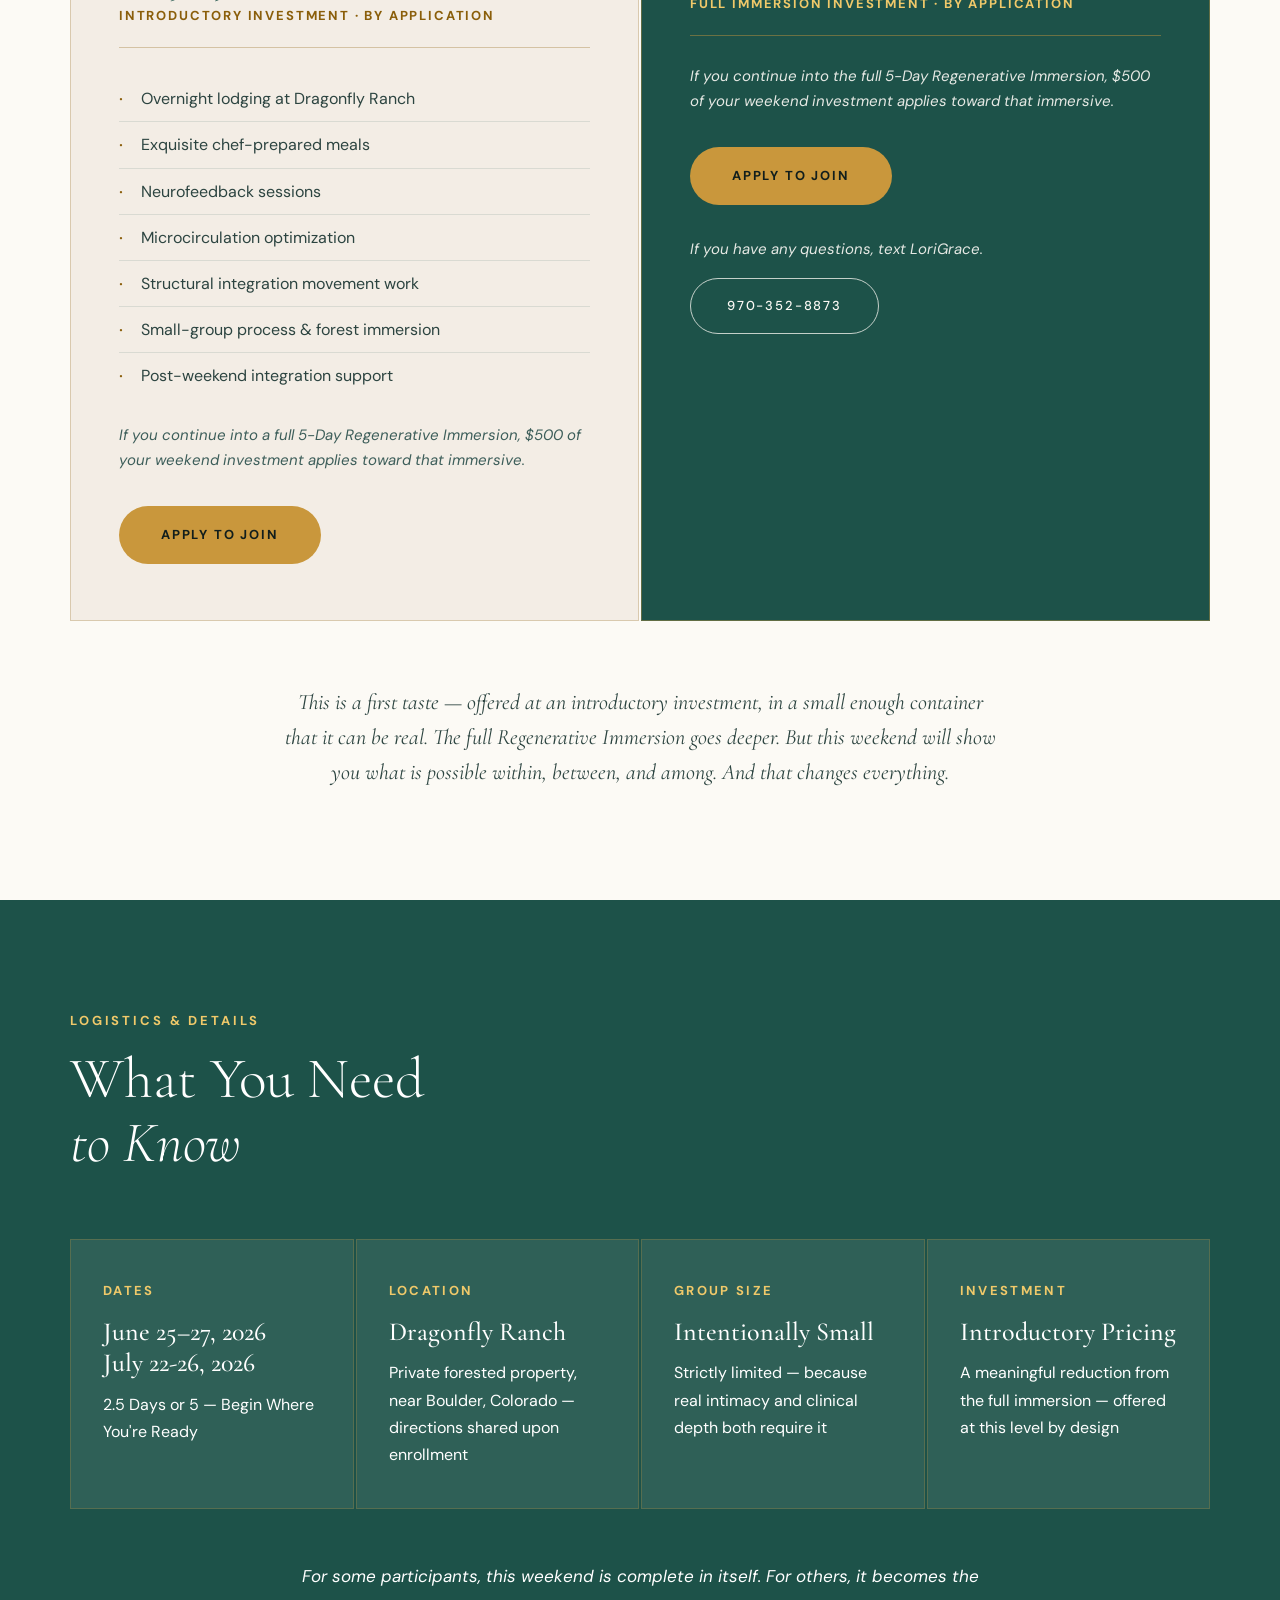
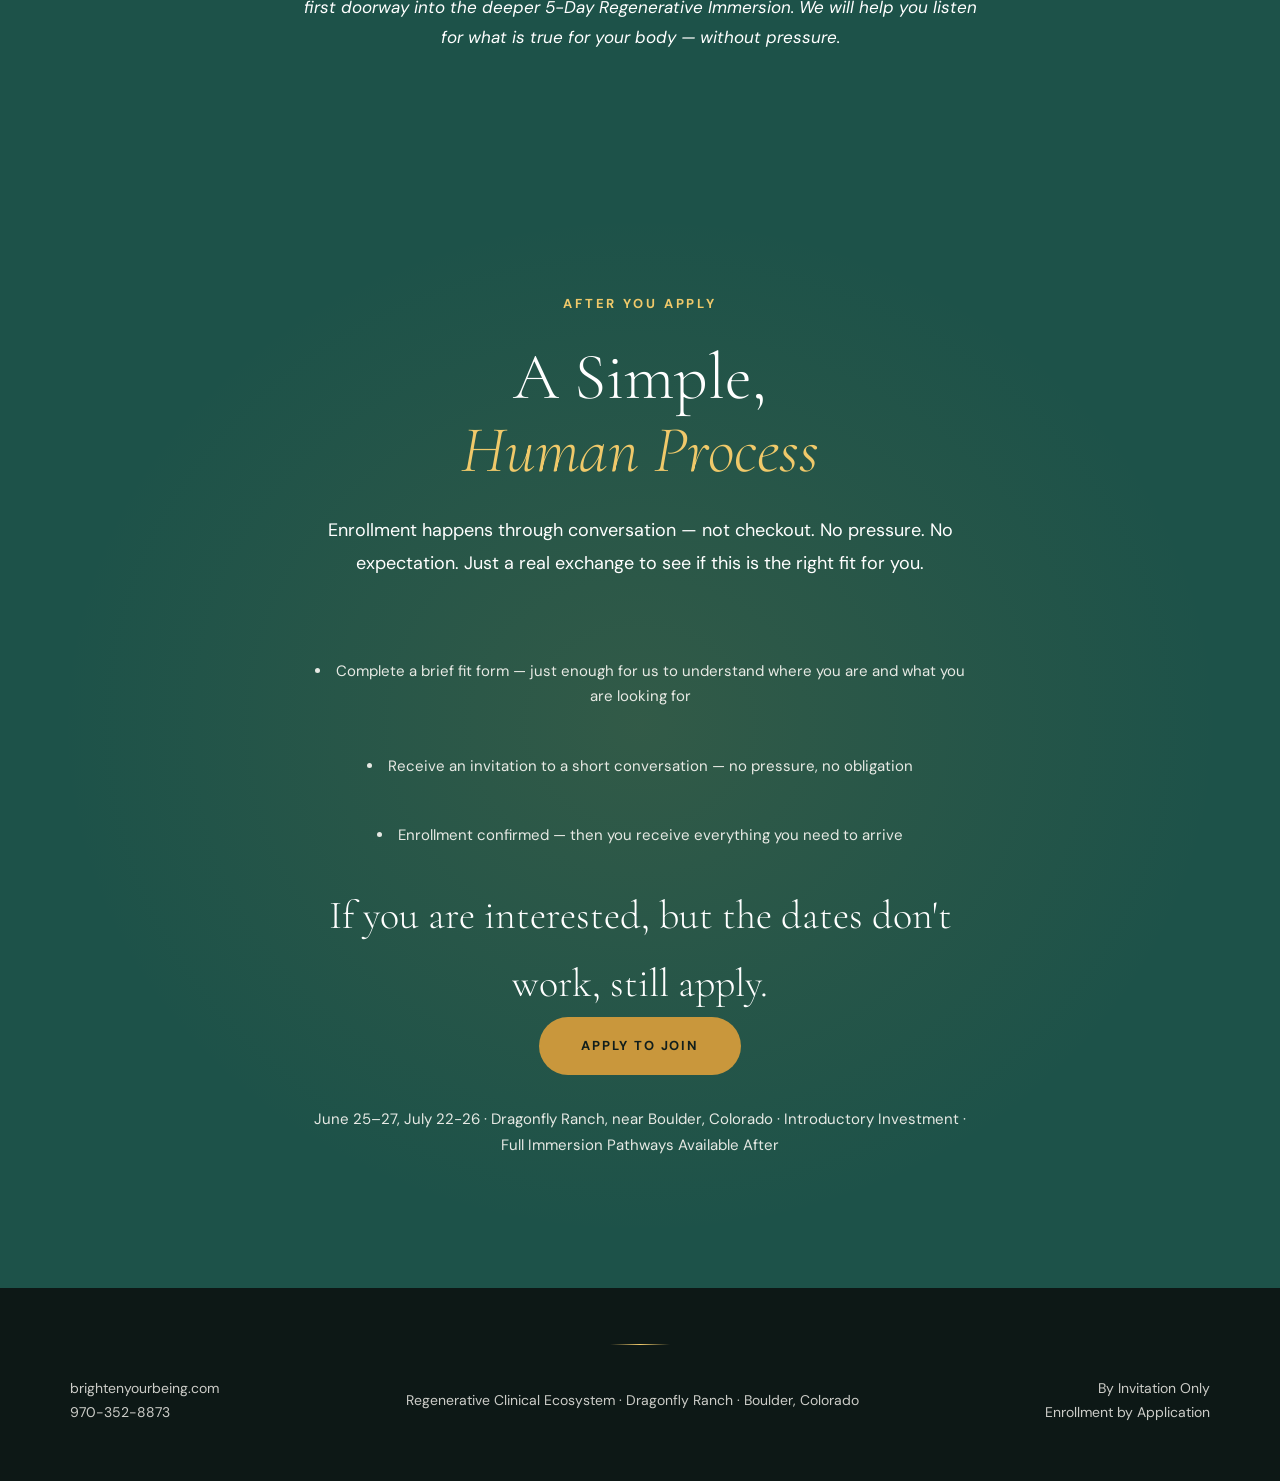
==== commit 4053f685: "Update index.html" ====
--- a/index.html
+++ b/index.html
@@ -24,7 +24,7 @@
         Immersion
       </h1>
       <p class="hero-subhead">
-        The Threshold Weekend. The Full Immersion. Both Begin Here.<br>
+        The Threshold Weekend. The Full Immersion. <br>Both Begin Here.<br>
         <br>
         For those who've done the inner work and are ready for the body to follow — a clinical immersive for nervous system regulation, structural integration, and embodied renewal.
       </p>
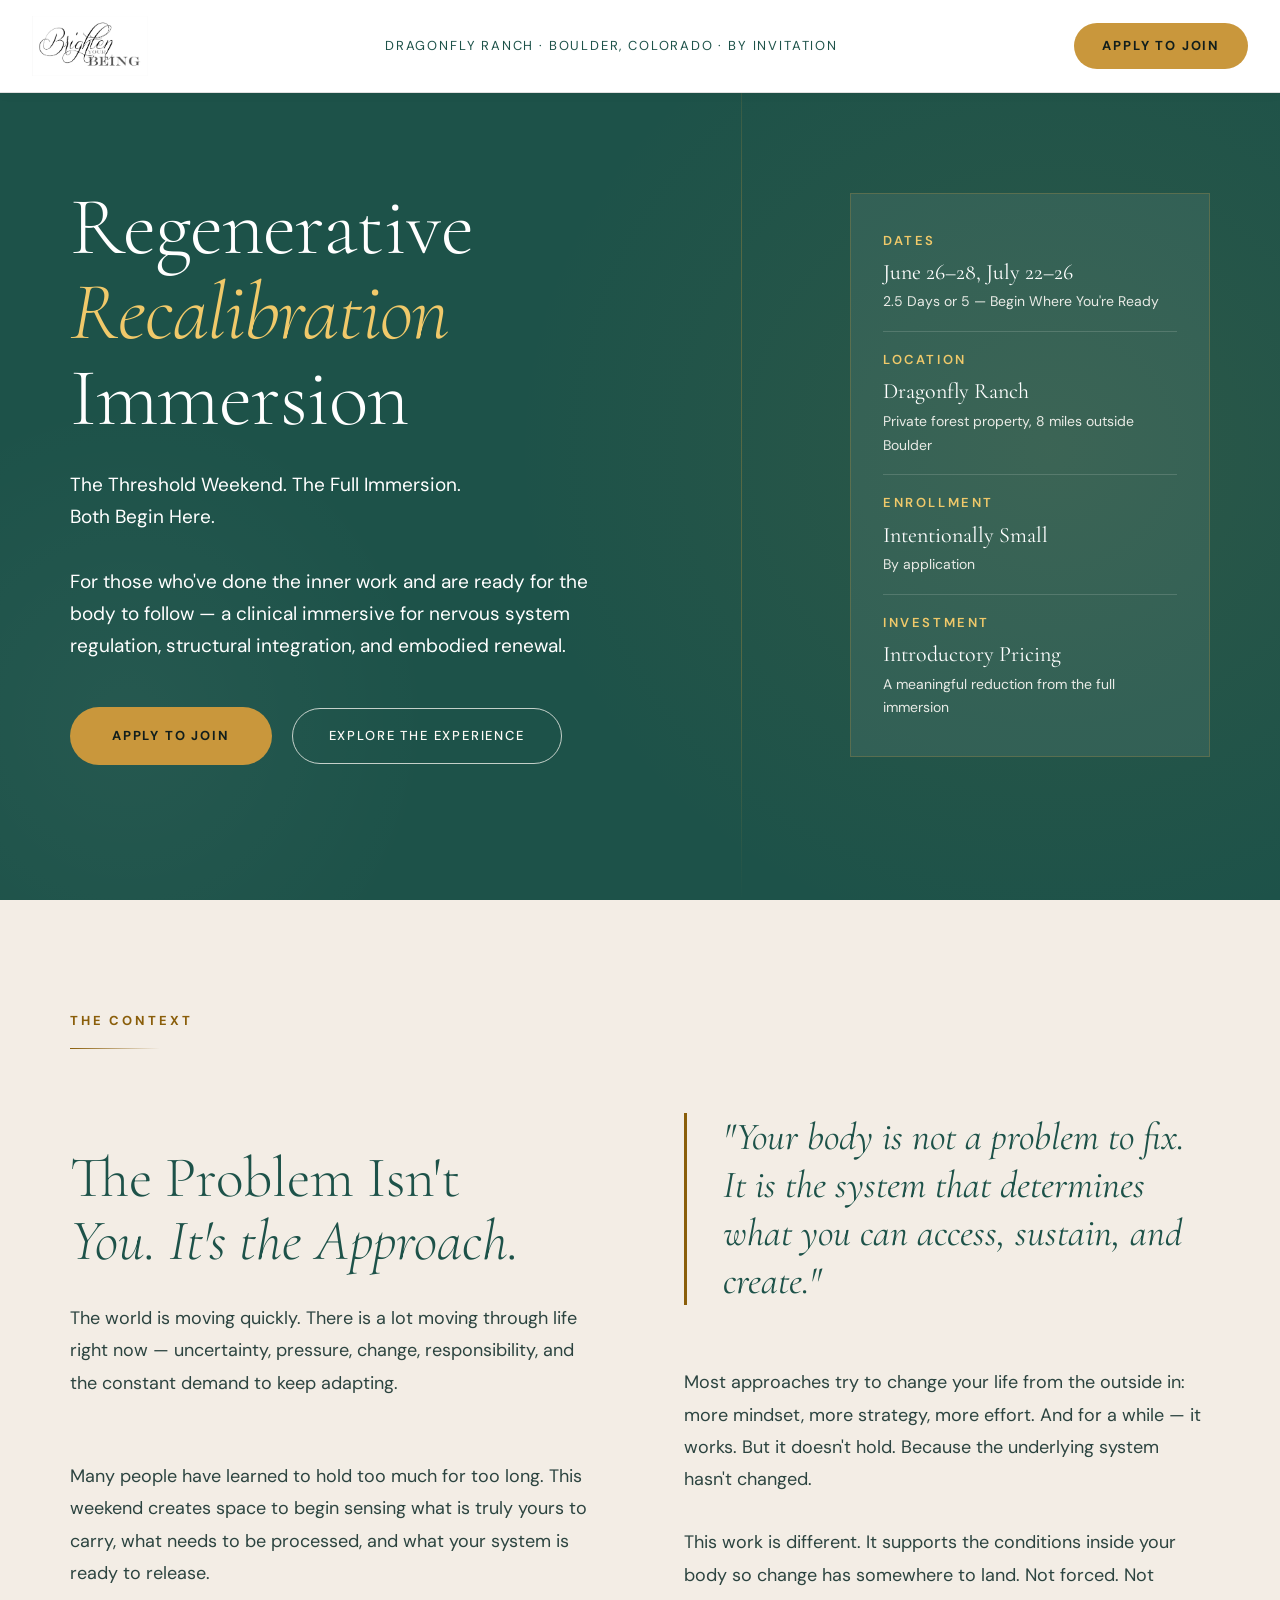
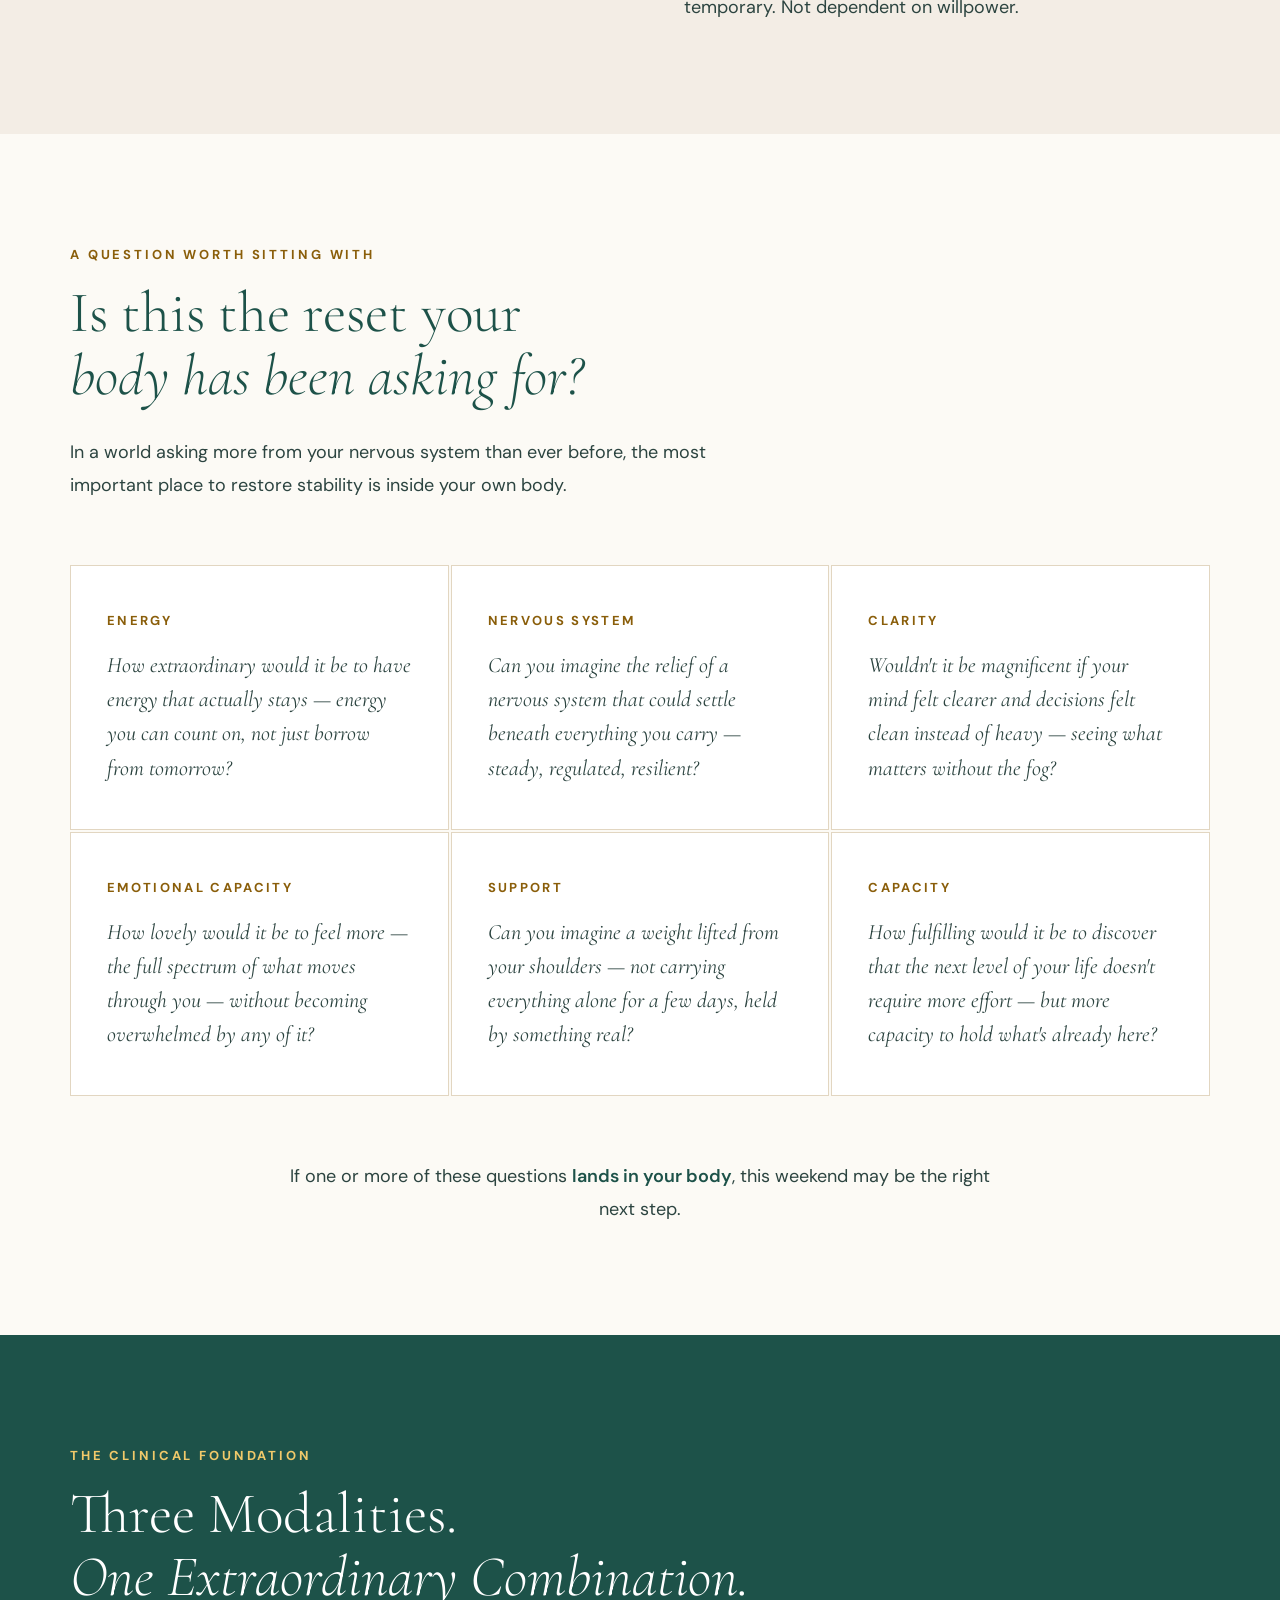
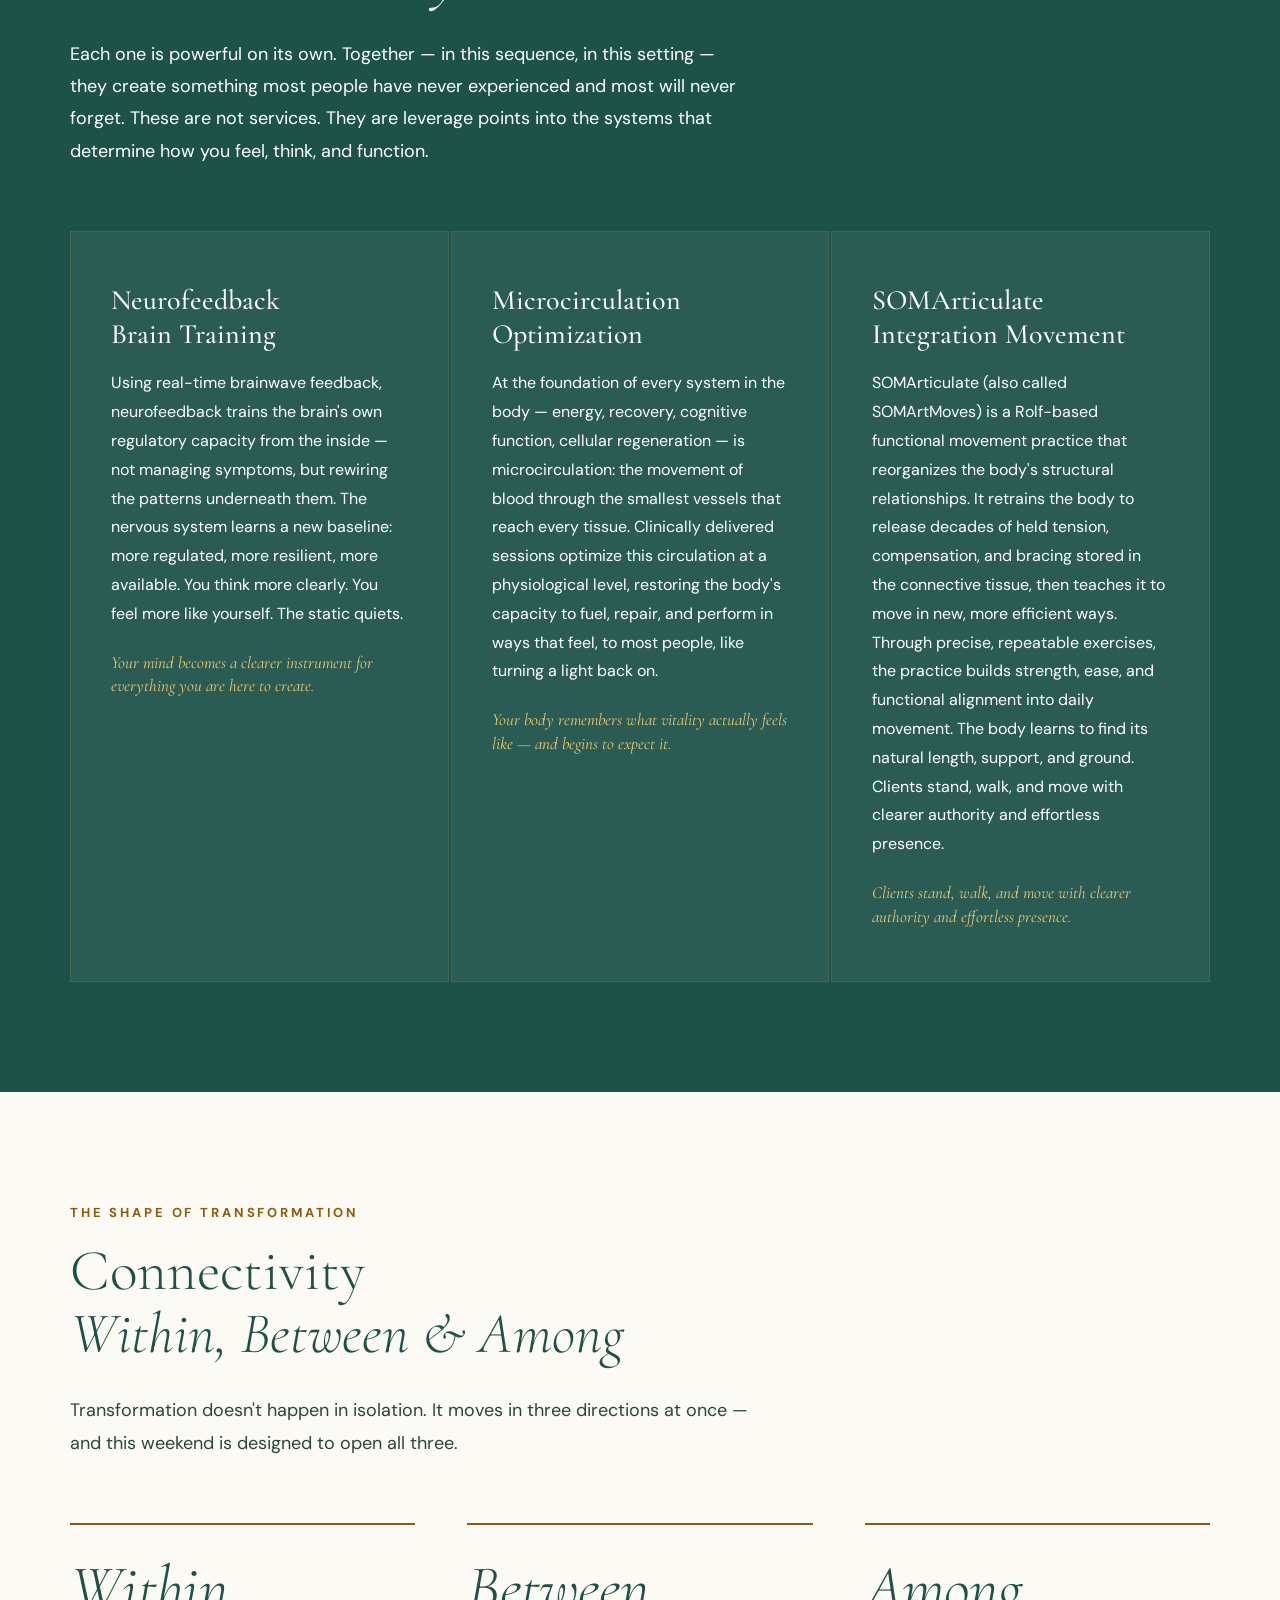
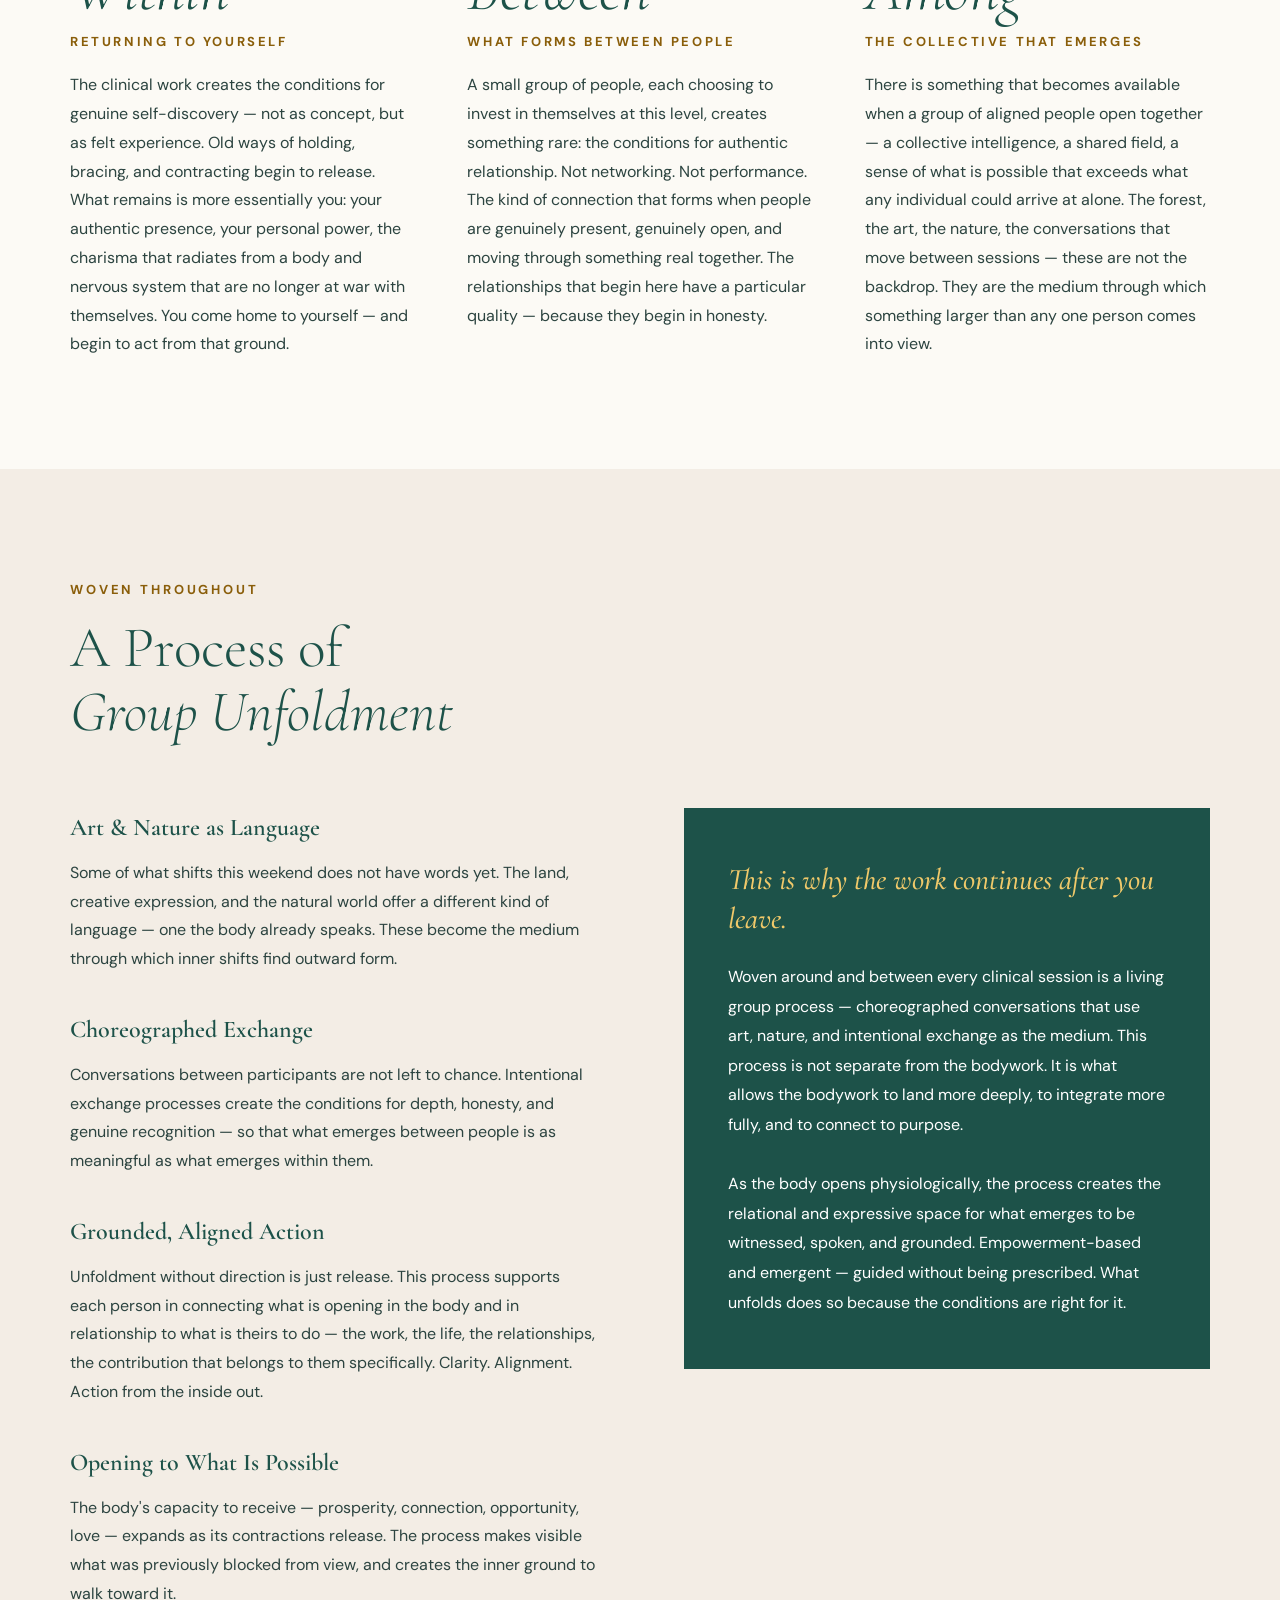
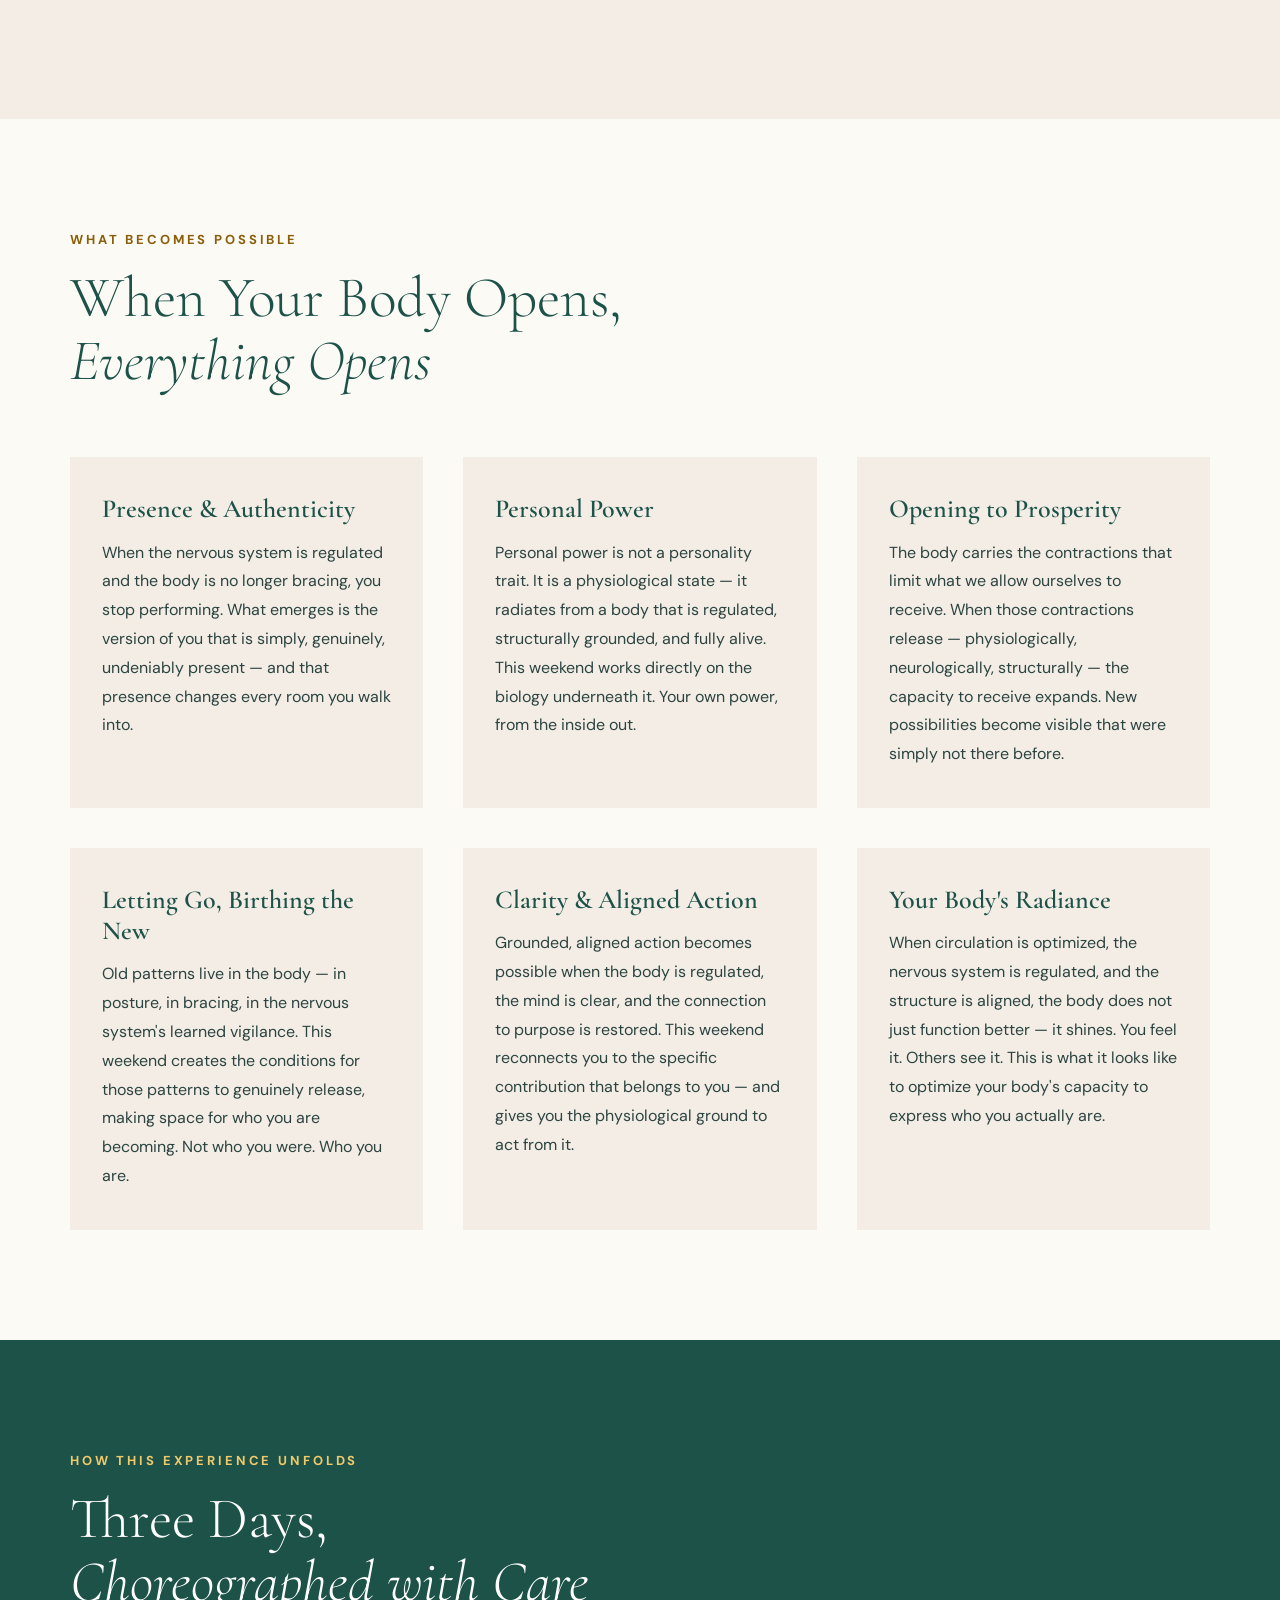
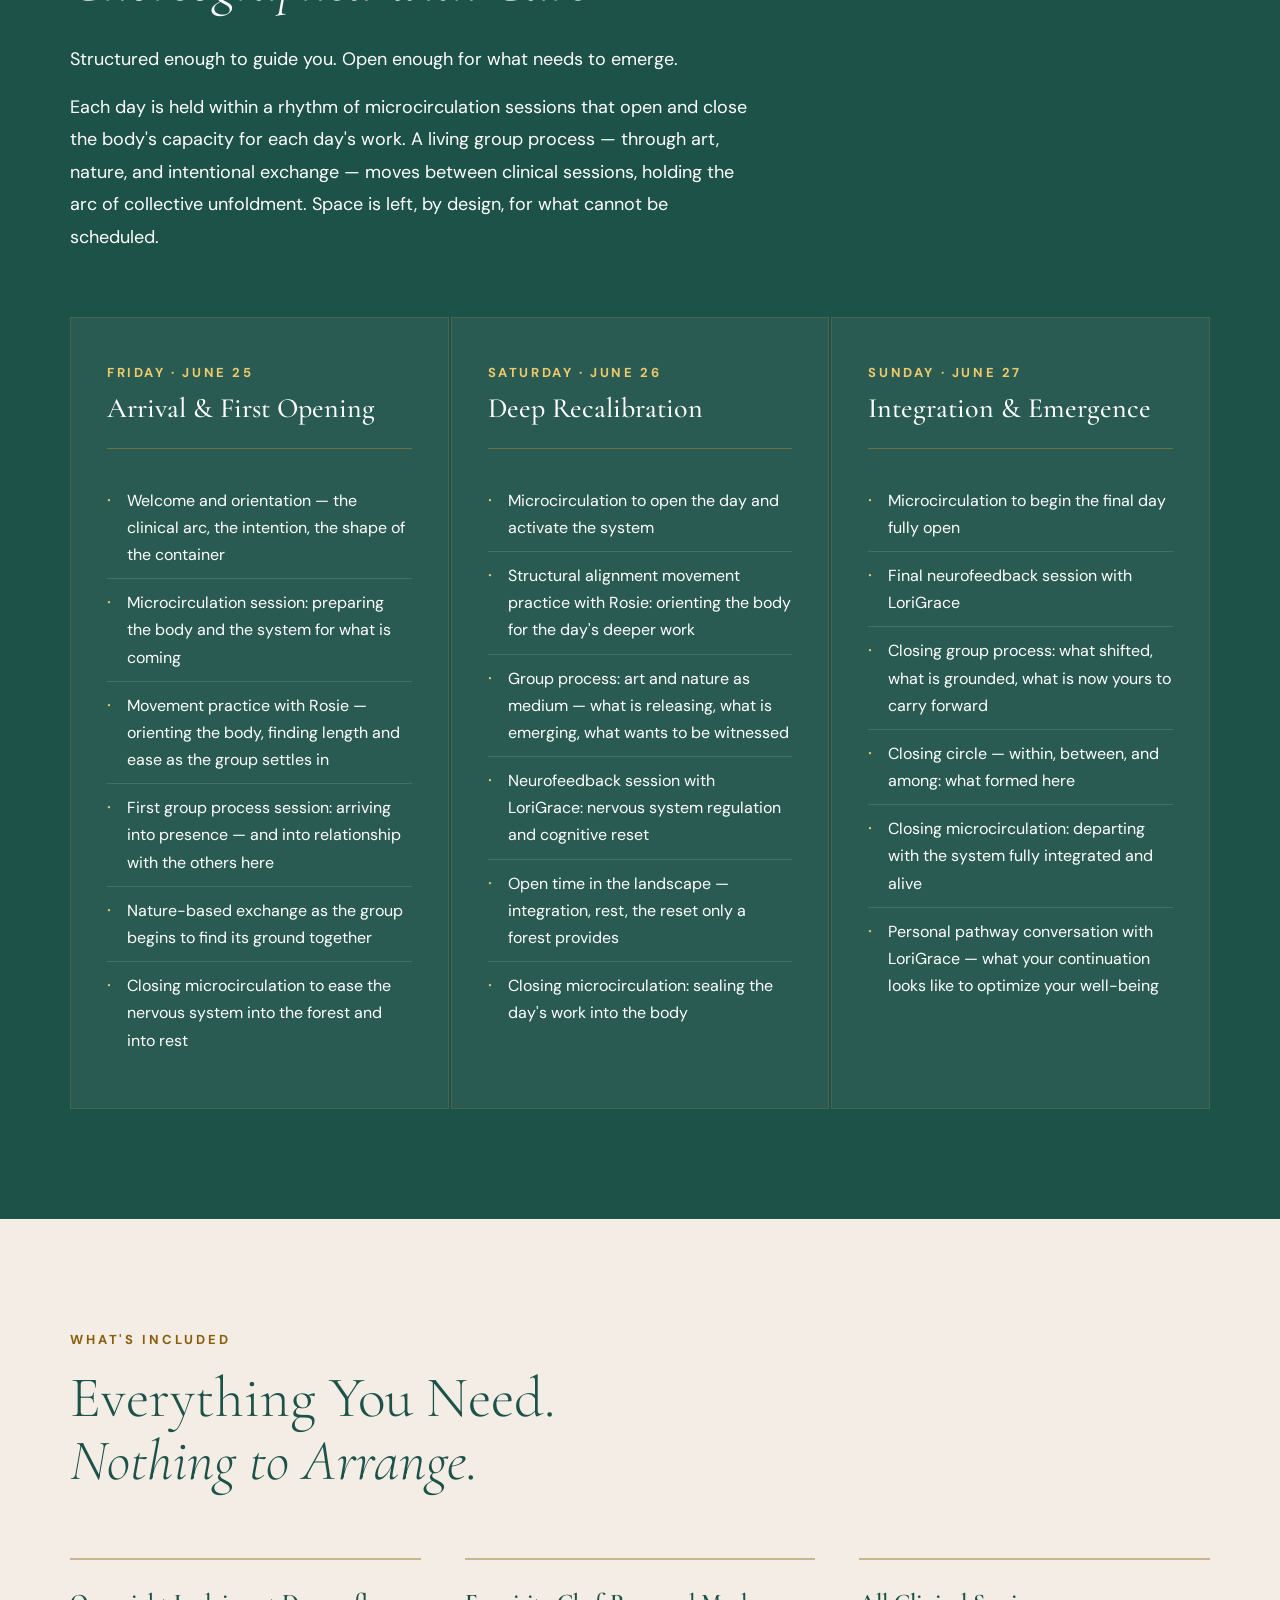
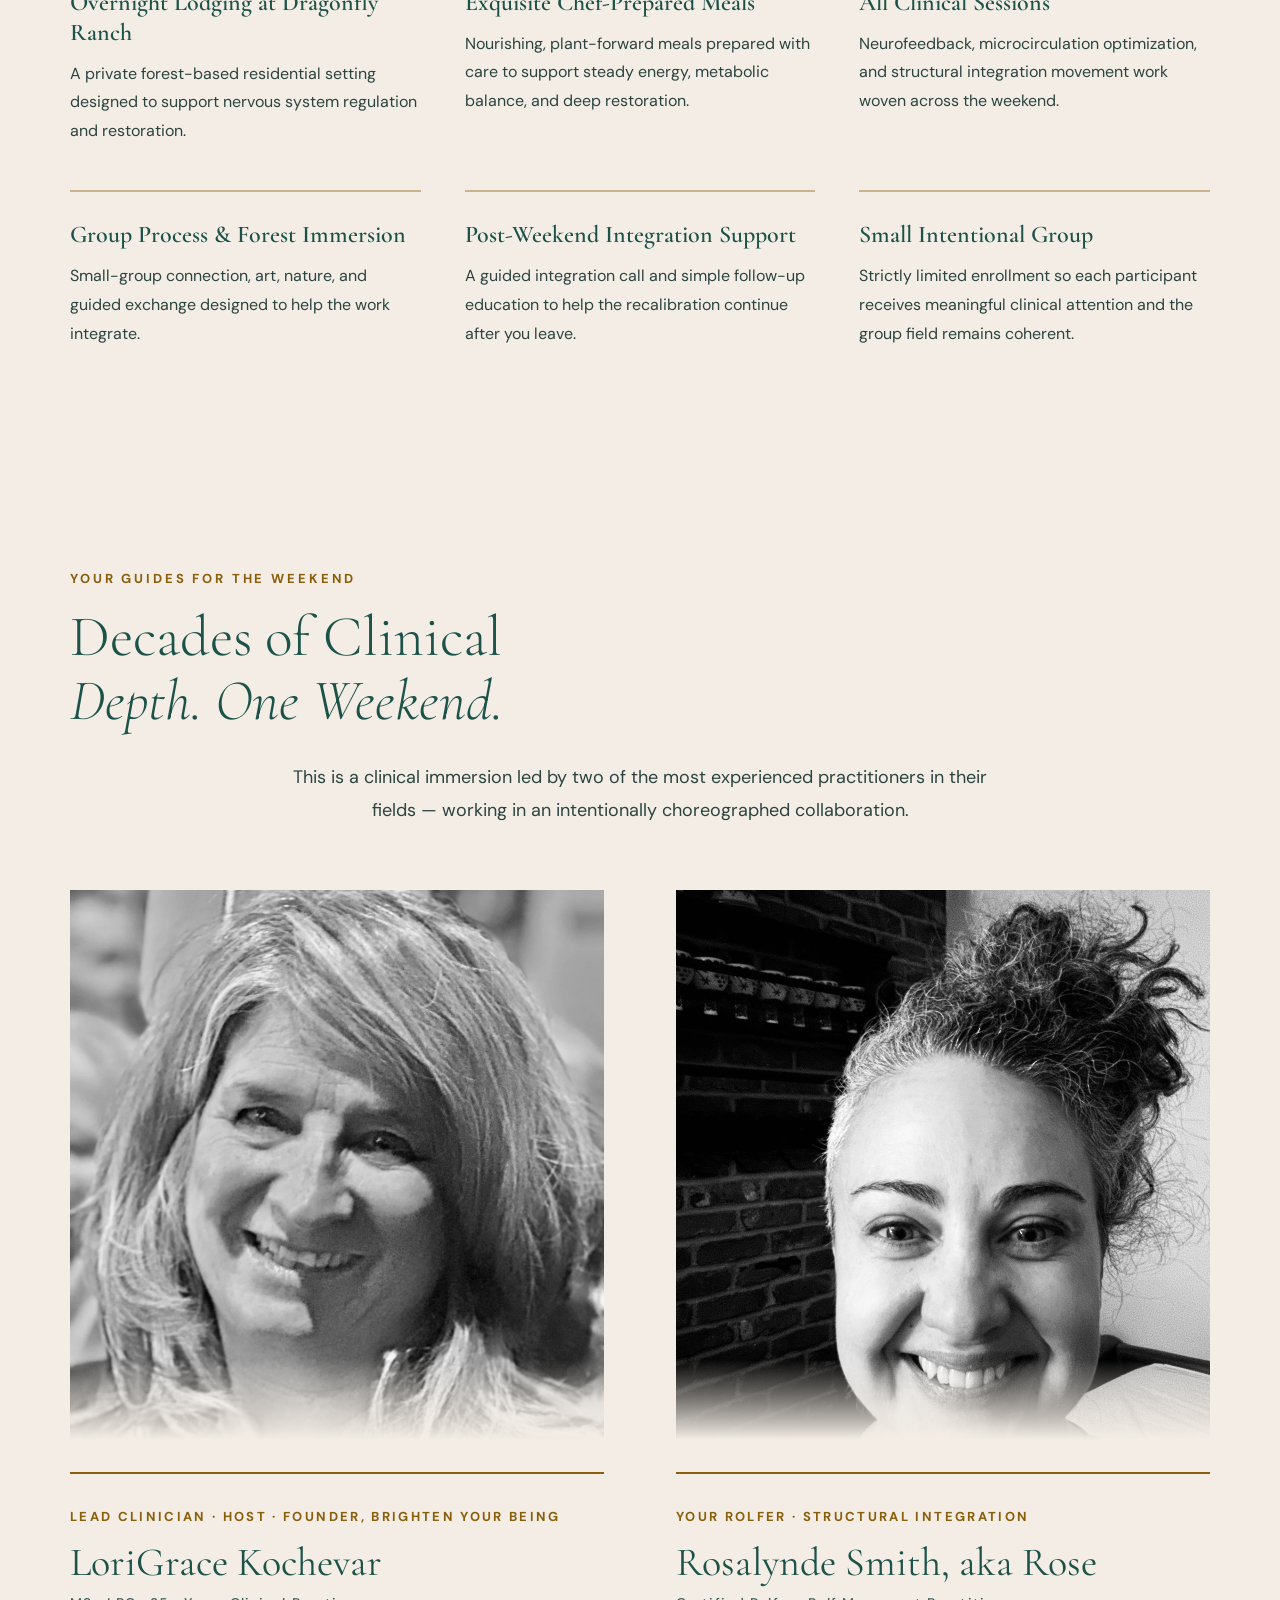
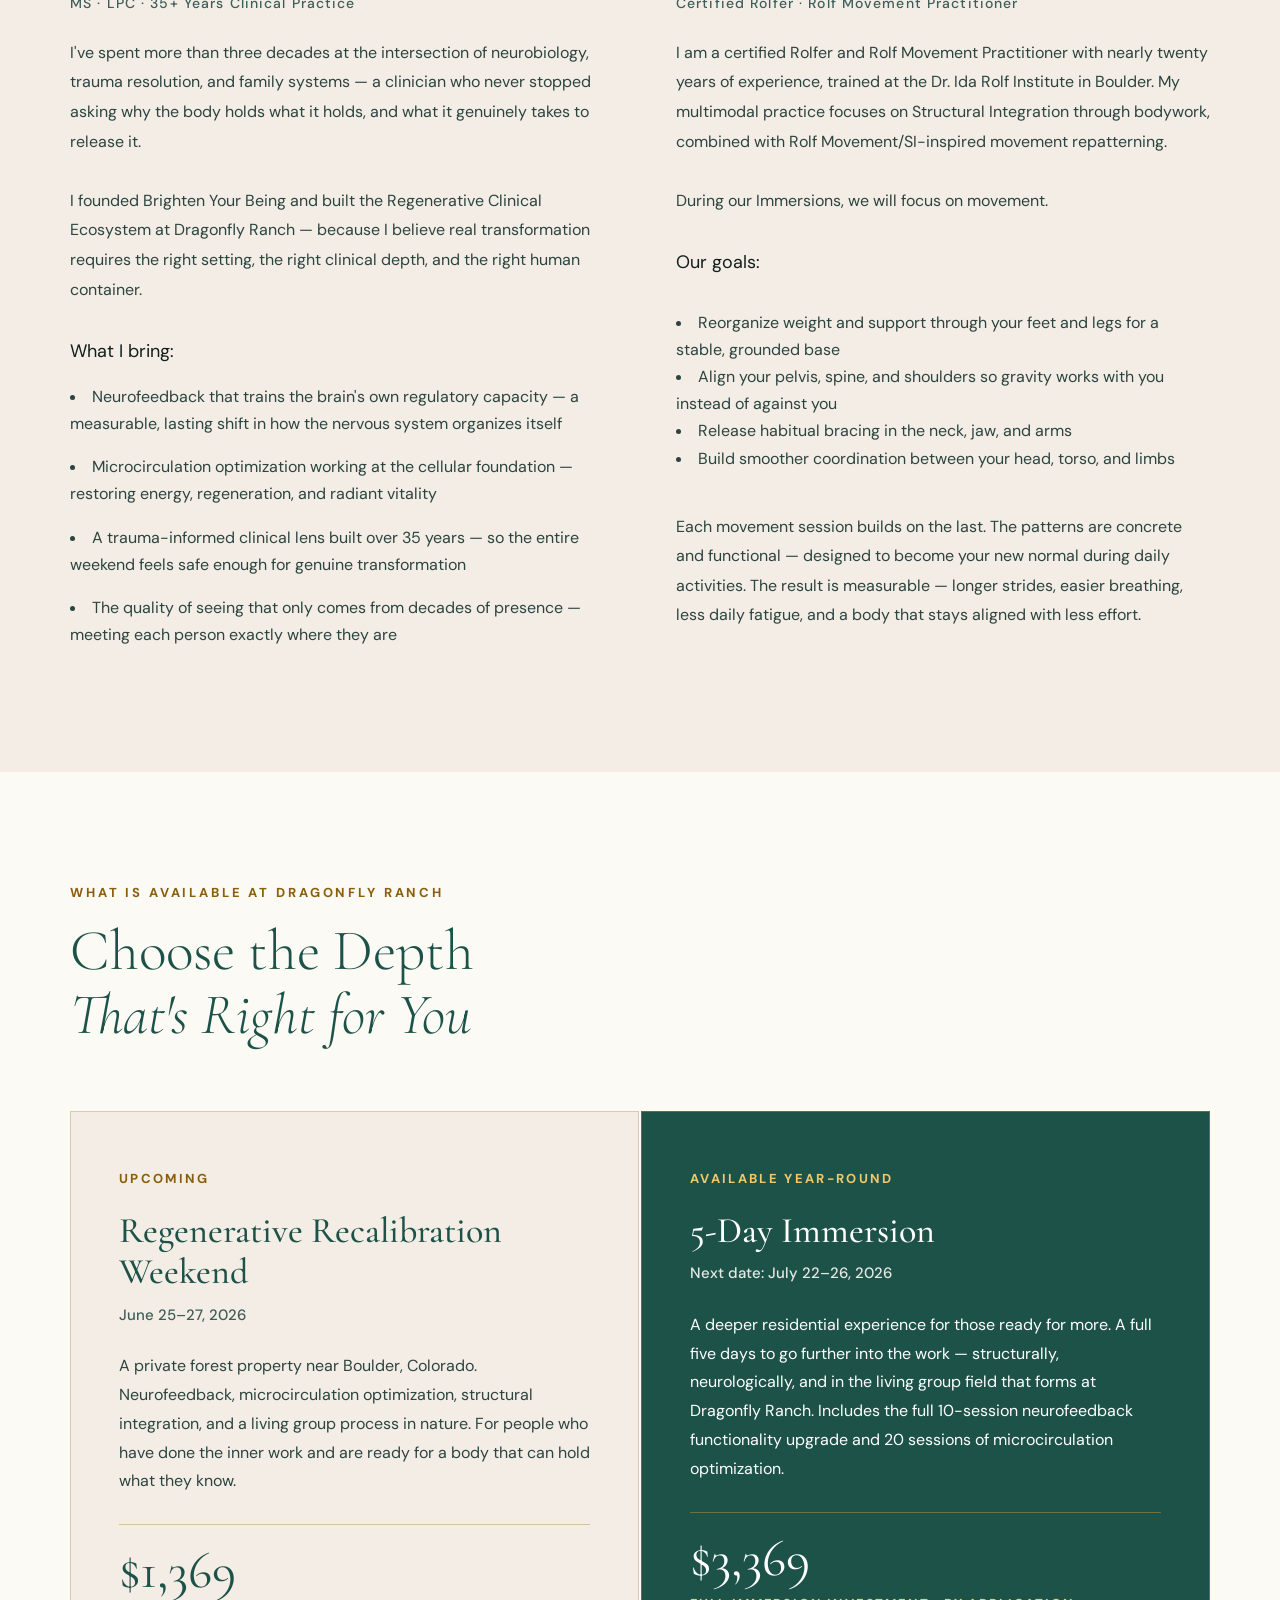
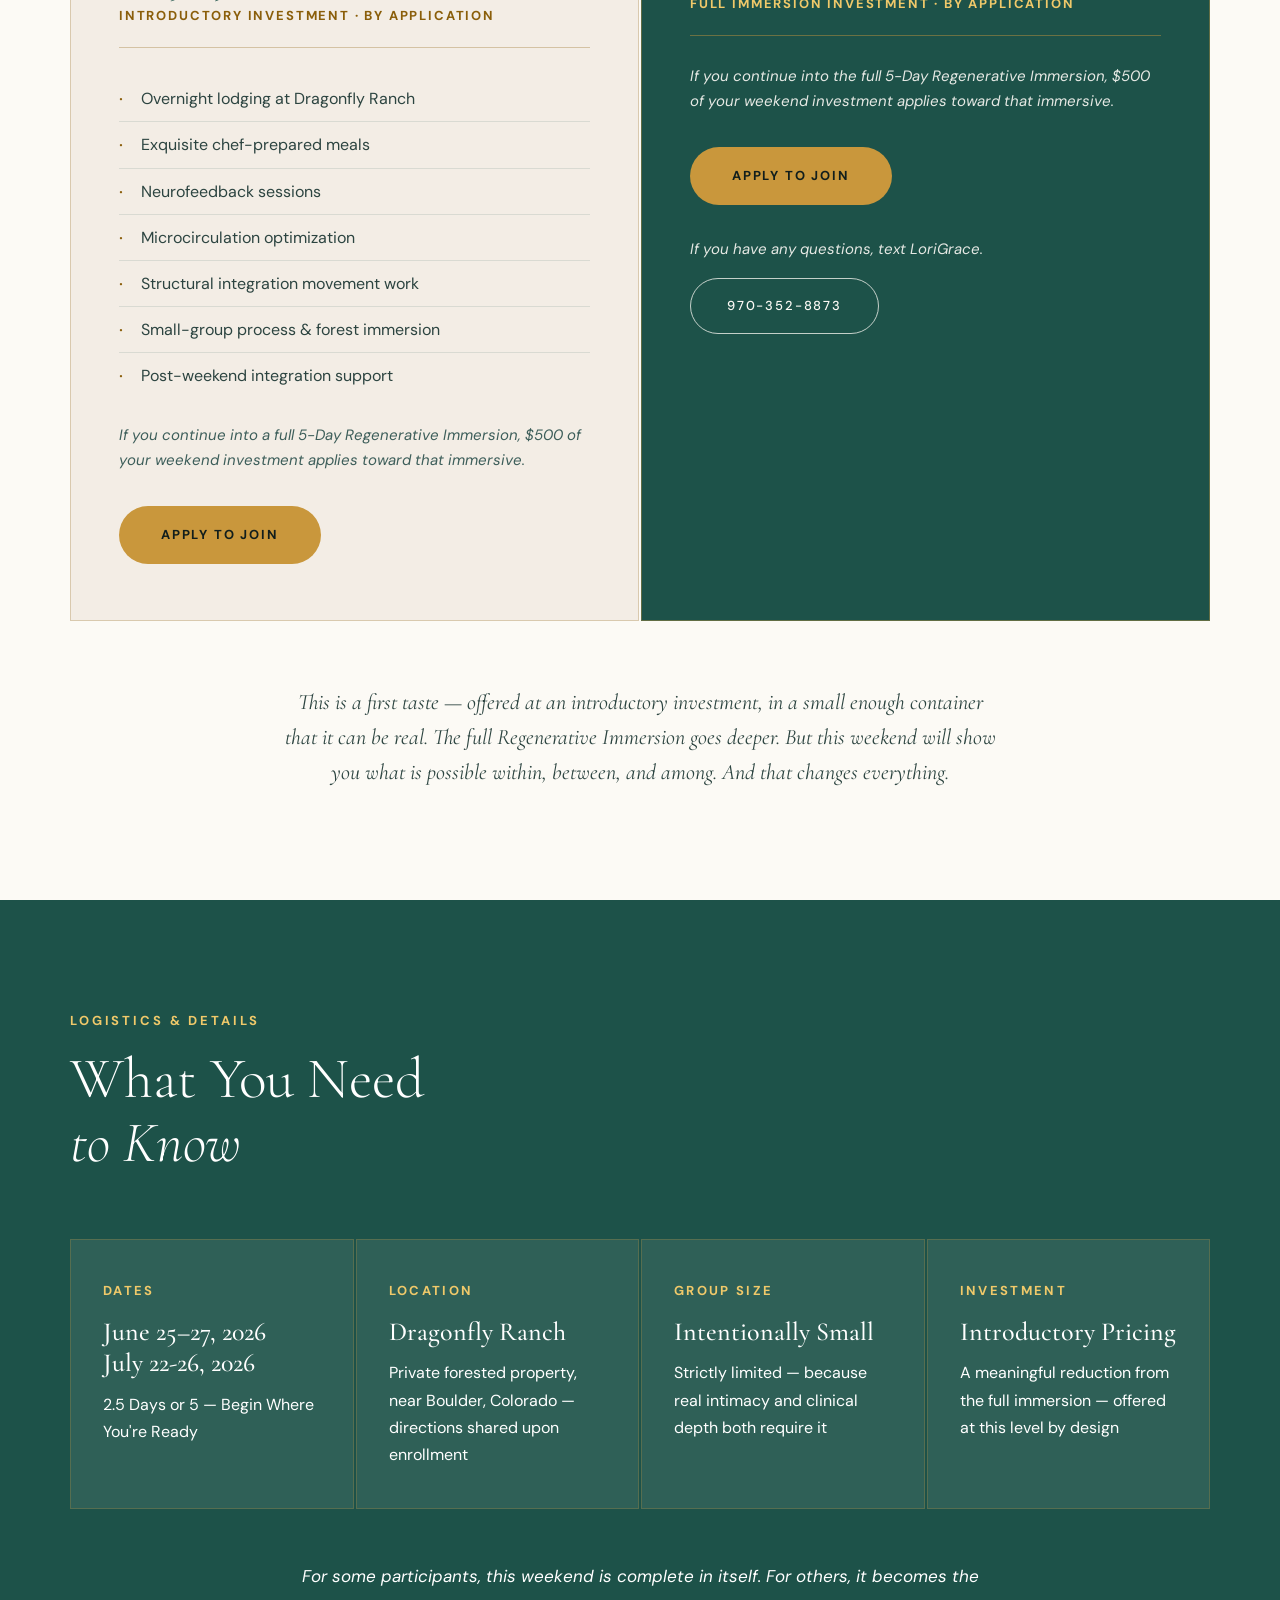
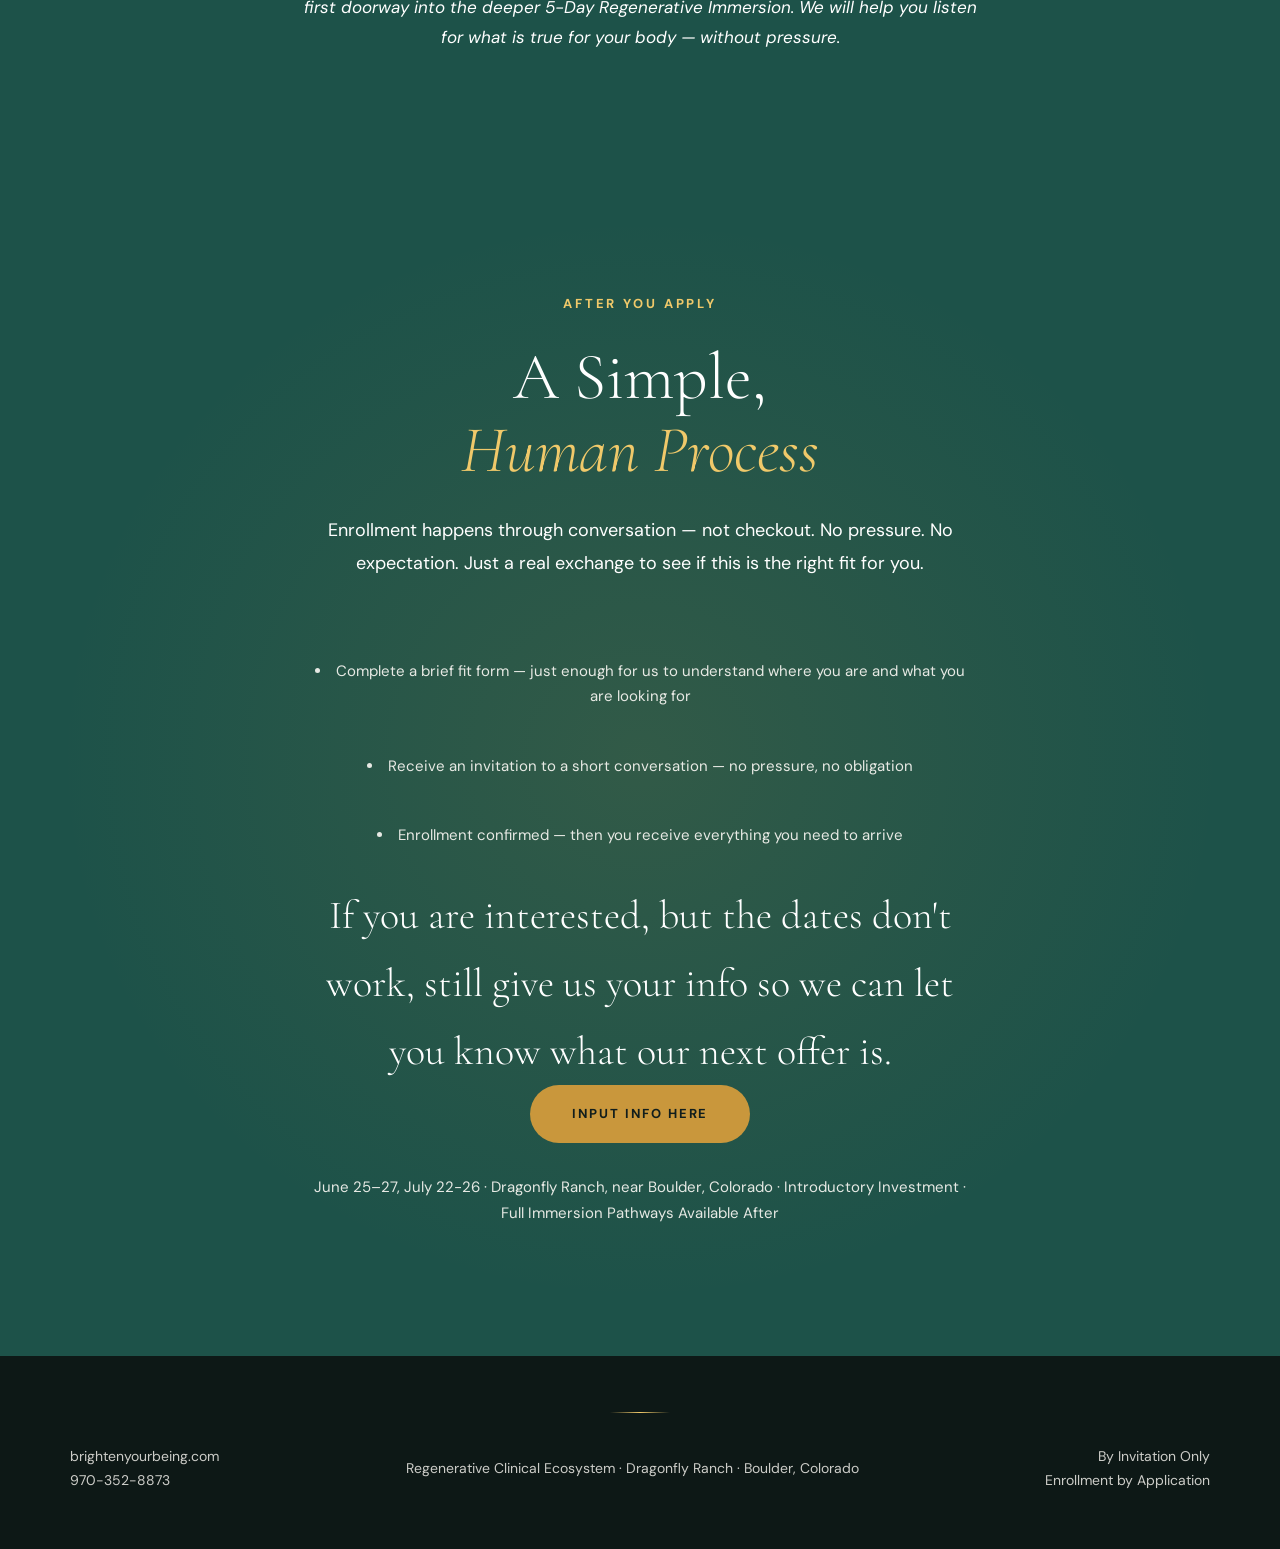
==== commit f6681207: "Update index.html" ====
--- a/index.html
+++ b/index.html
@@ -460,8 +460,8 @@
       <li class="cta-detail fade-in">Receive an invitation to a short conversation — no pressure, no obligation</li>
       <li class="cta-detail fade-in">Enrollment confirmed — then you receive everything you need to arrive</li>
     </div>
-    <h2 class="cta-apply fade-in" margin-bottom:2rem;">If you are interested, but the dates don't work, still apply.</h2>
-    <a href="https://info.brightenyourbeing.com/widget/survey/8J2h2x6CcT0ioehCpc5W" class="btn-primary fade-in" target="_blank" rel="noopener noreferrer">Apply to Join</a>
+    <h2 class="cta-apply fade-in" margin-bottom:2rem;">If you are interested, but the dates don't work, still give us your info so we can let you know what our next offer is.</h2>
+    <a href="https://info.brightenyourbeing.com/widget/survey/8J2h2x6CcT0ioehCpc5W" class="btn-primary fade-in" target="_blank" rel="noopener noreferrer">Input info here</a>
     <p class="cta-detail fade-in" style="margin-top:2rem;">June 25–27, July 22-26 · Dragonfly Ranch, near Boulder, Colorado · Introductory Investment · Full Immersion Pathways Available After</p>
   </div>
 </section>
